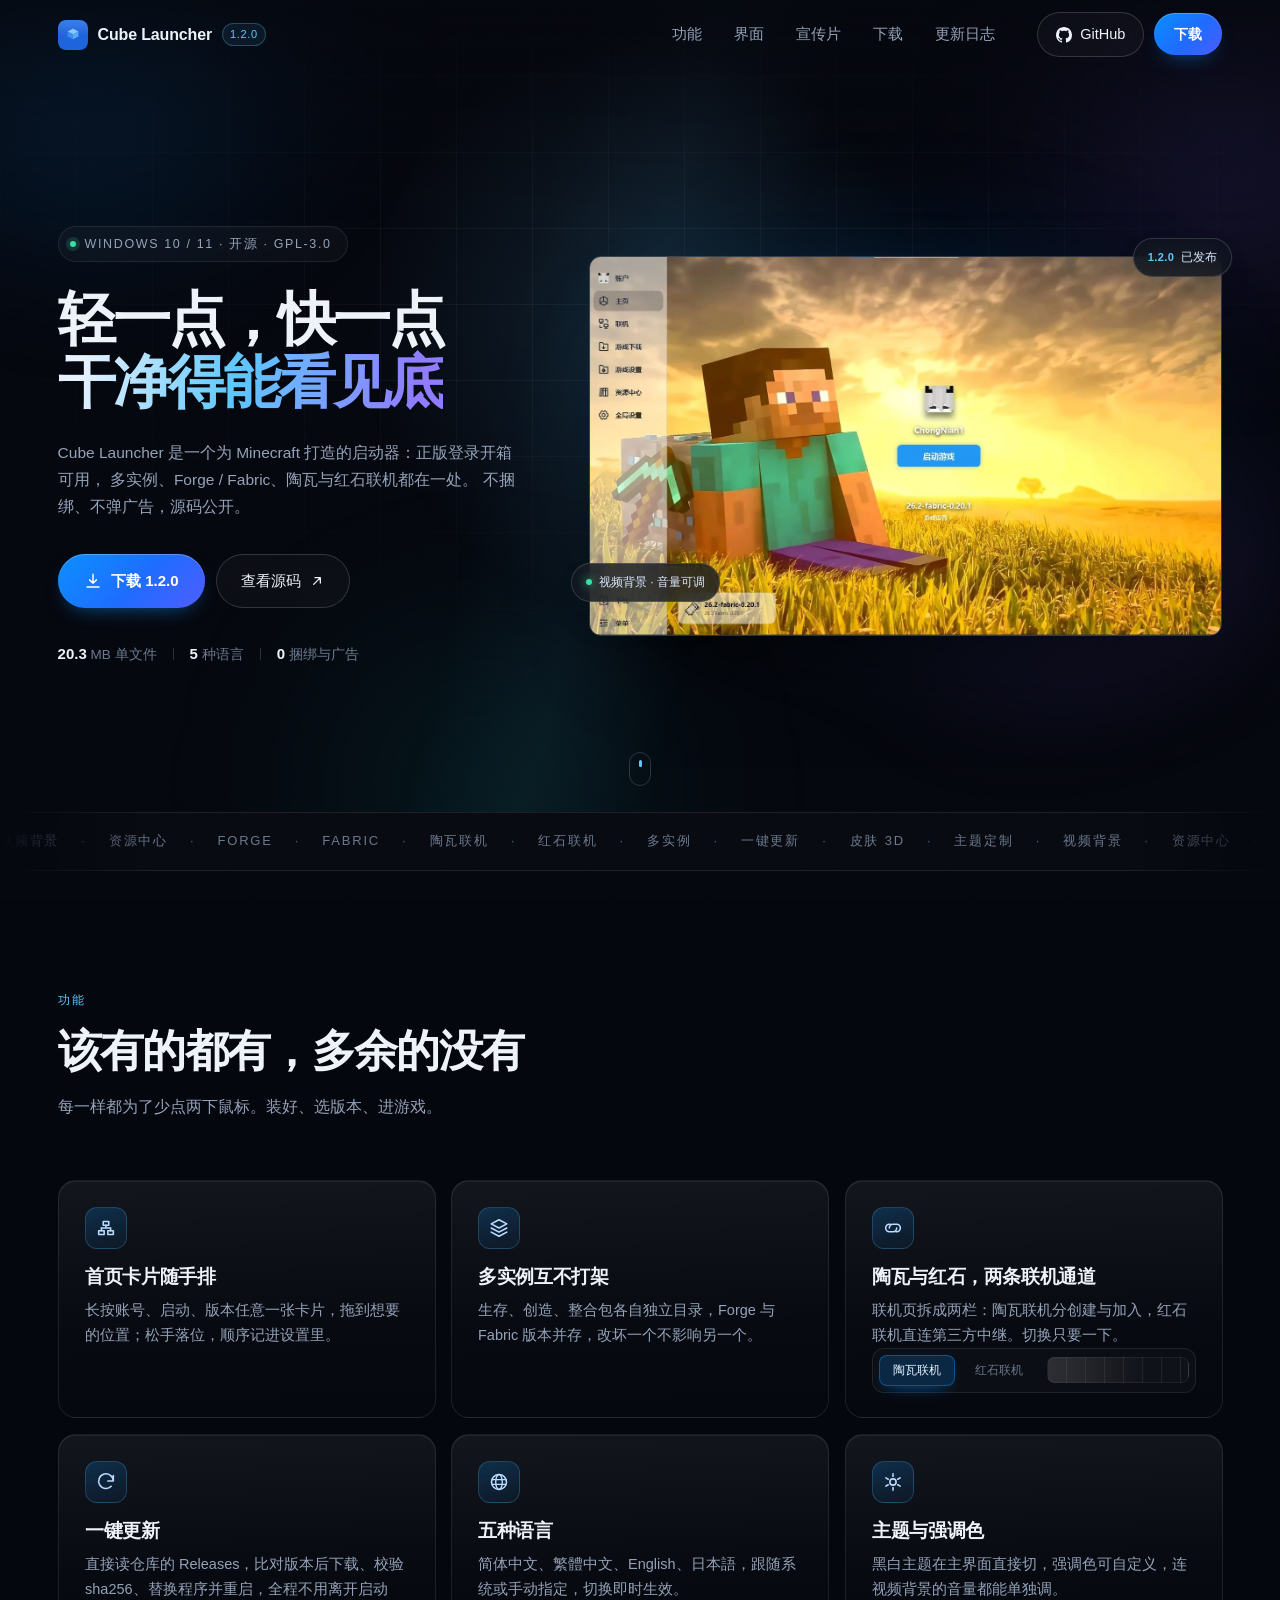
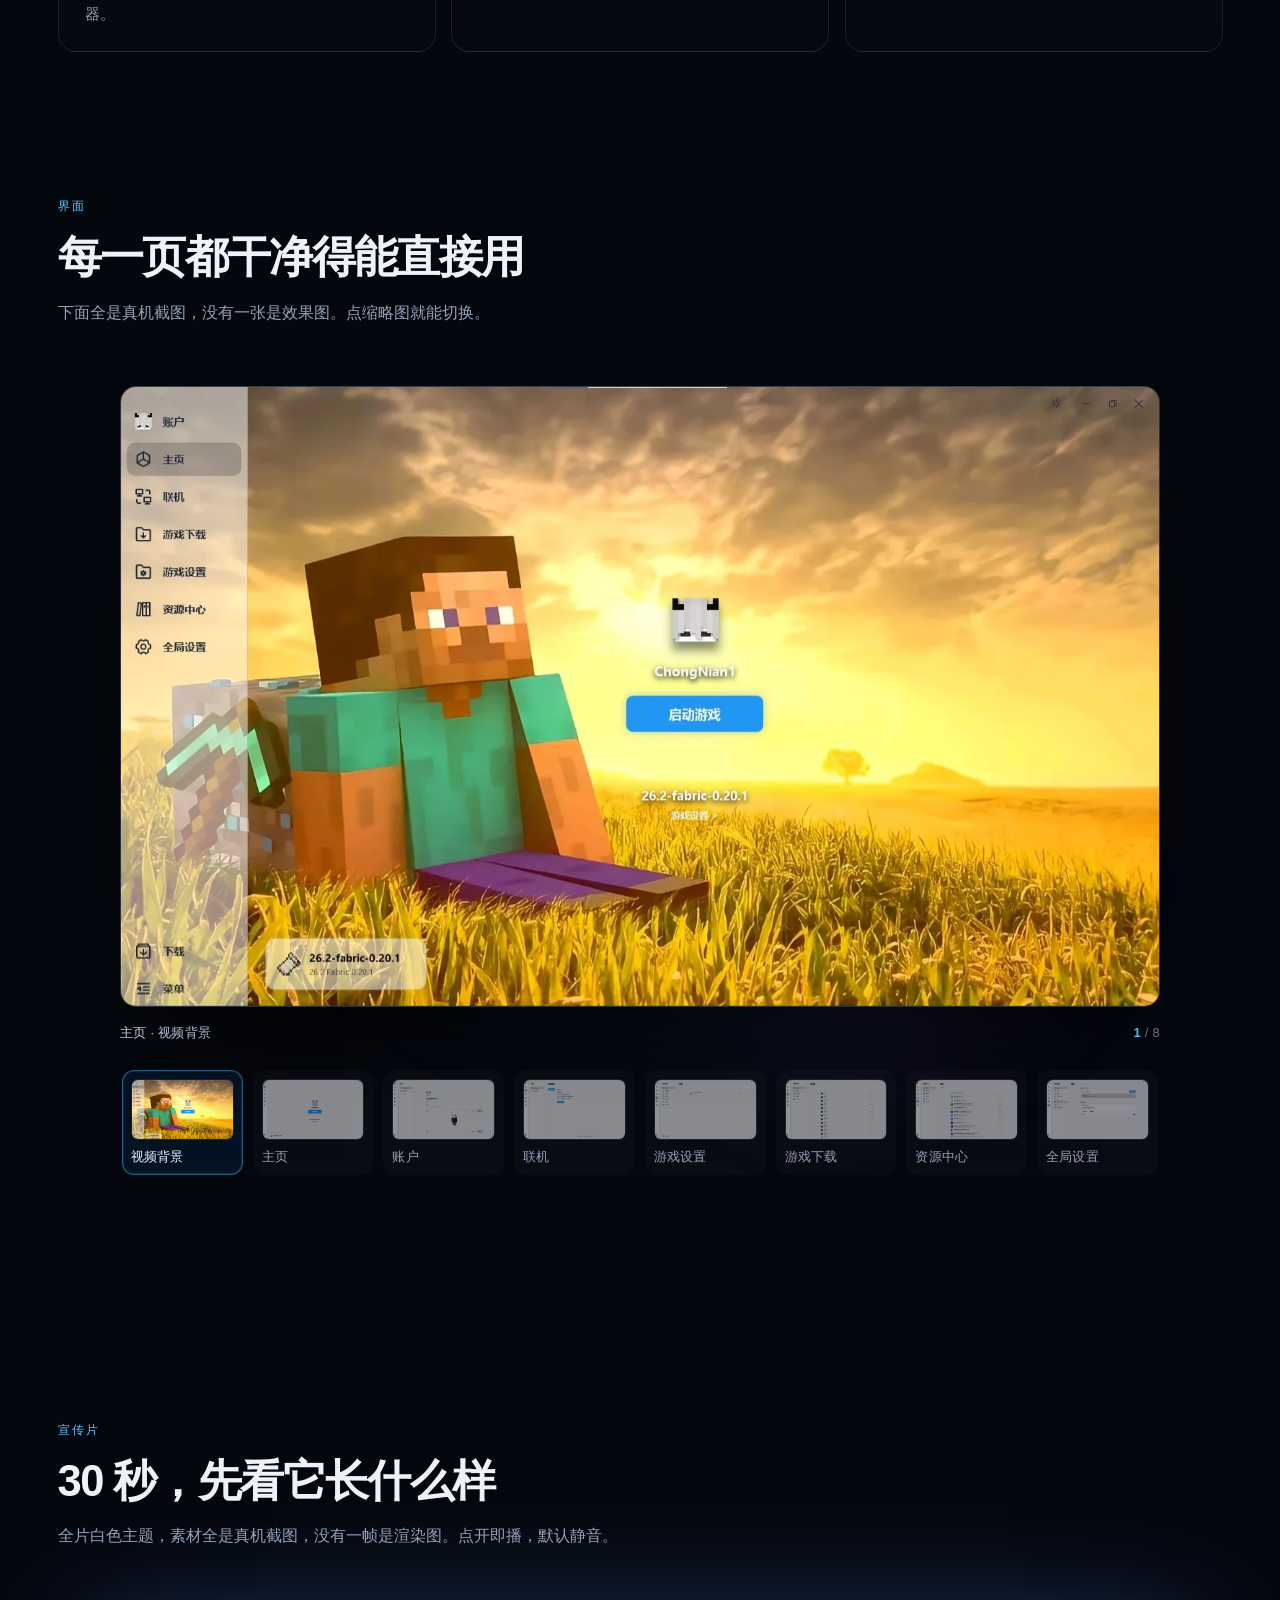
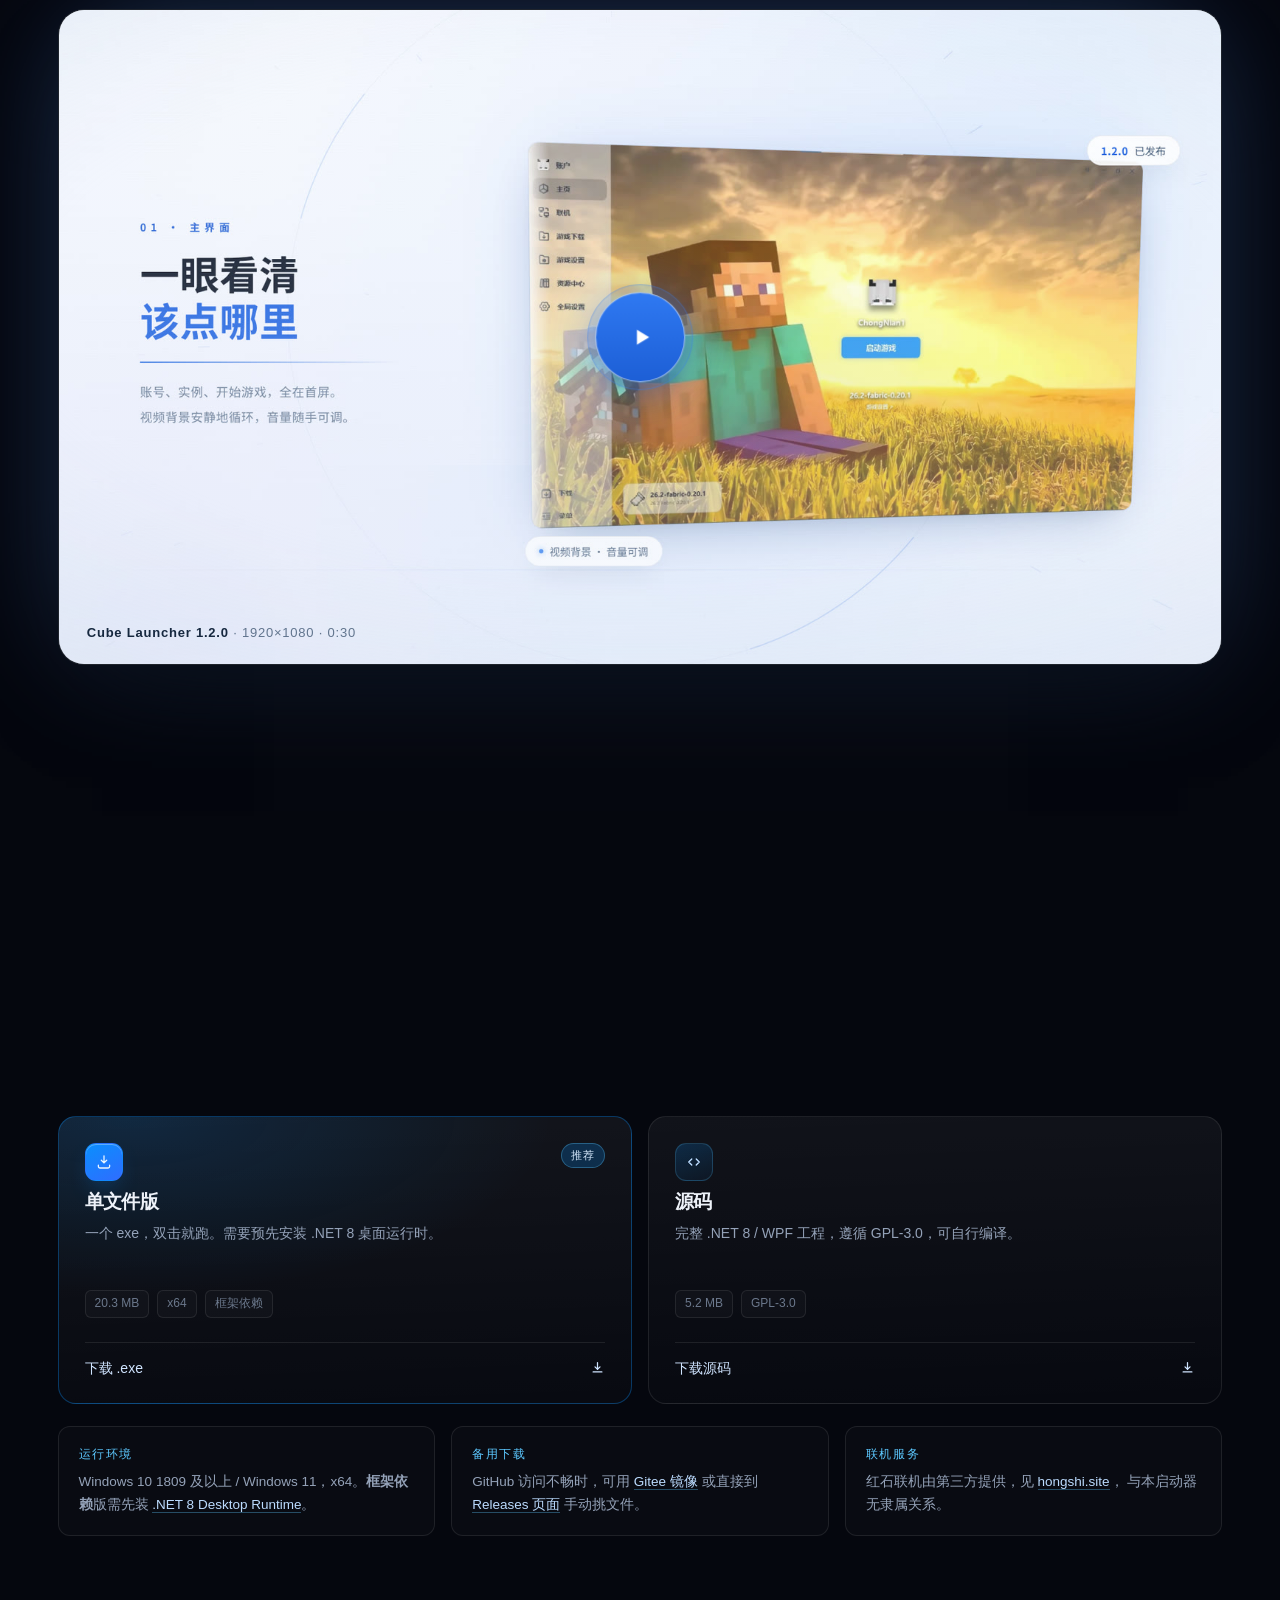
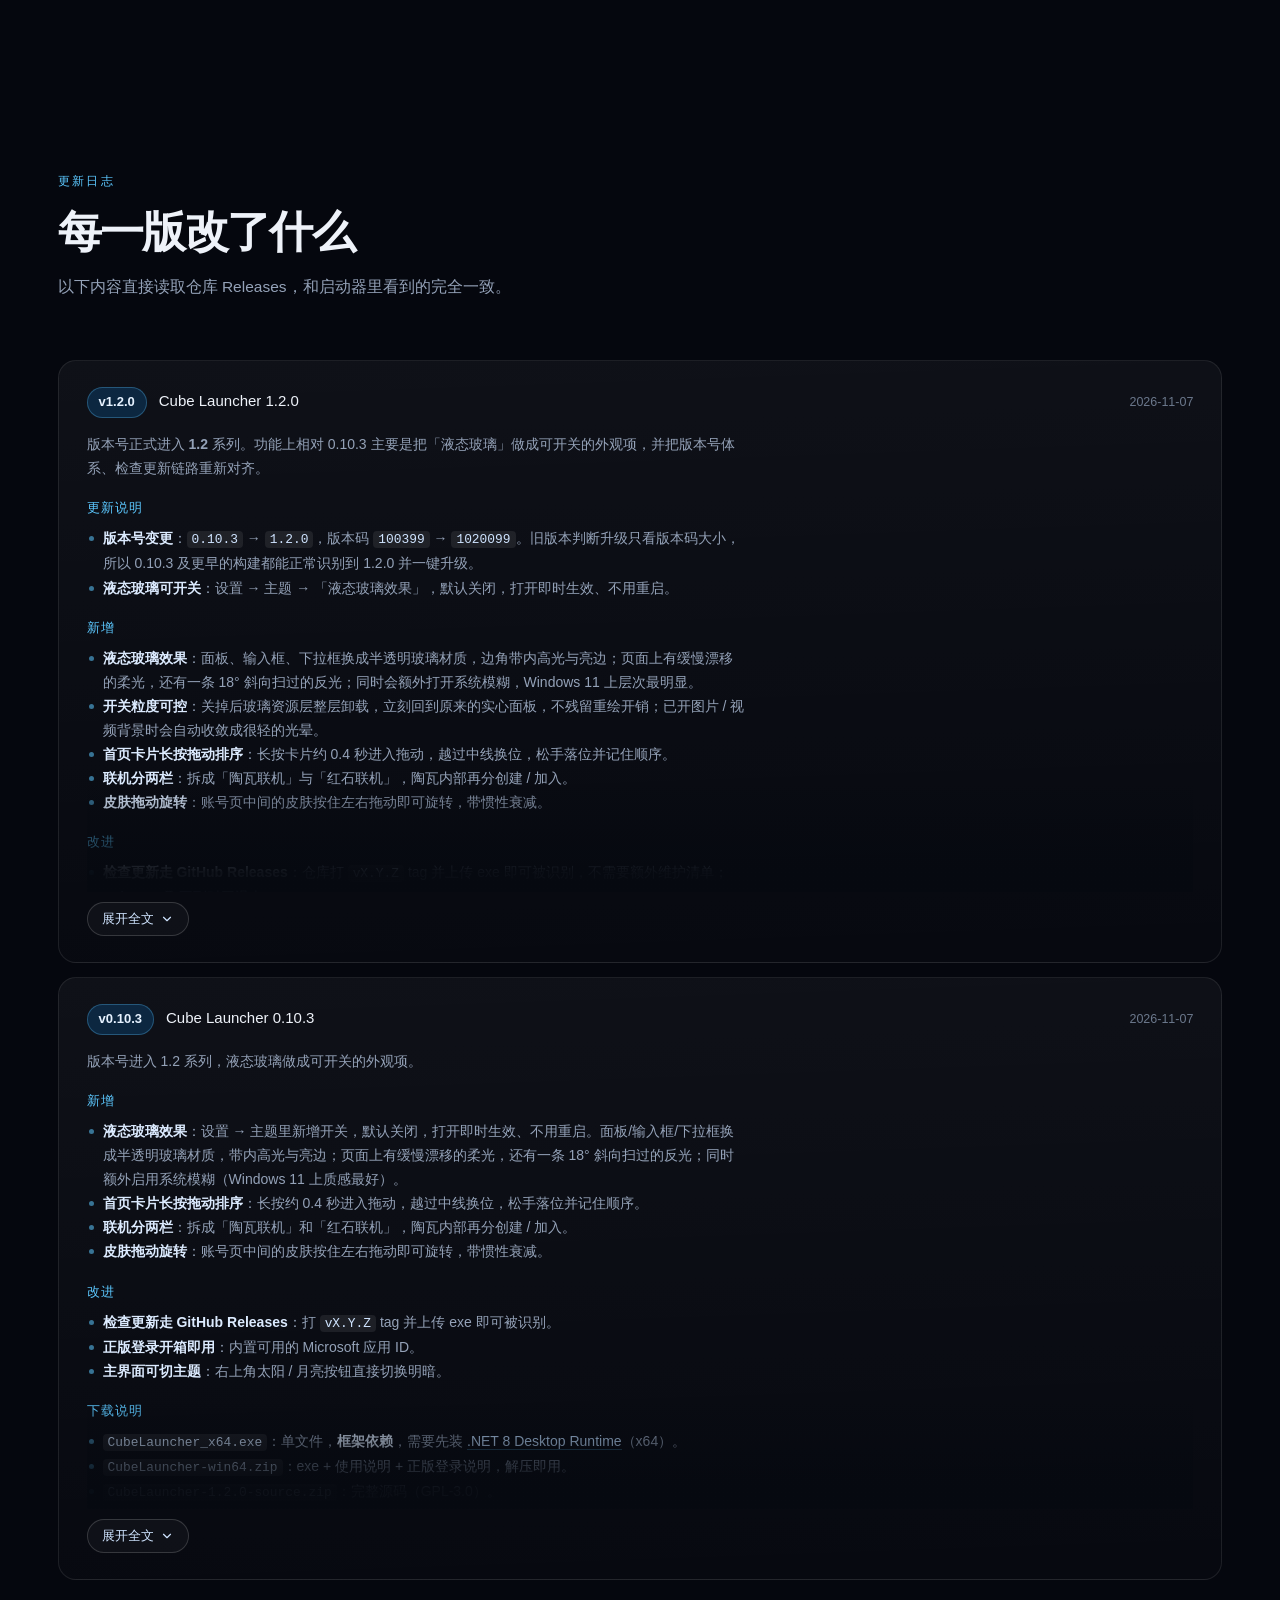
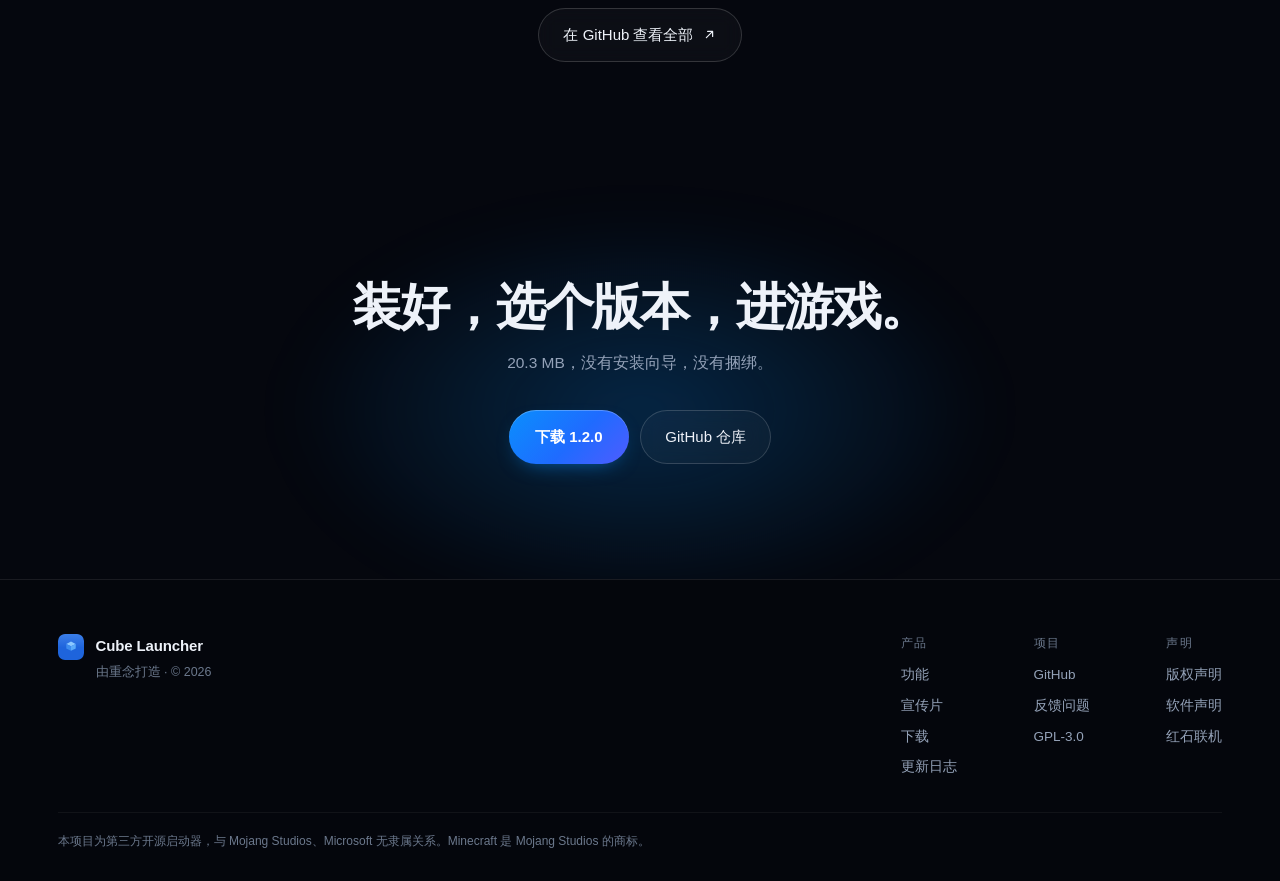
==== index.html @ c3c943ad "site: Cube Launcher 1.2.0 官网（纯静态，含白色主题宣传片）" ====
<!DOCTYPE html>
<html lang="zh-CN">
<head>
<meta charset="UTF-8" />
<meta name="viewport" content="width=device-width, initial-scale=1" />
<title>Cube Launcher — 轻量、干净的 Minecraft 启动器</title>
<meta name="description" content="Cube Launcher 是一款为 Windows 打造的 Minecraft 启动器：正版登录开箱可用、多实例管理、Forge / Fabric、陶瓦与红石联机、视频背景与主题定制，开源且不捆绑。" />
<meta name="theme-color" content="#06080f" />
<meta property="og:title" content="Cube Launcher" />
<meta property="og:description" content="轻量、干净、开箱即用的 Minecraft 启动器。正版登录可用，多实例管理，陶瓦与红石联机。" />
<meta property="og:type" content="website" />
<meta property="og:image" content="assets/og.jpg" />
<meta name="twitter:card" content="summary_large_image" />
<link rel="icon" href="assets/icon.svg" type="image/svg+xml" />
<script>document.documentElement.classList.add("js");</script>
<link rel="stylesheet" href="assets/style.css" />
</head>
<body>

<div class="noise" aria-hidden="true"></div>
<div class="progress" id="progress" aria-hidden="true"></div>

<header class="nav" id="nav">
  <div class="nav-inner">
    <a class="brand" href="#top" aria-label="Cube Launcher 首页">
      <img src="assets/icon.svg" alt="" width="30" height="30" />
      <span class="brand-text">Cube Launcher</span>
      <span class="brand-tag">1.2.0</span>
    </a>

    <nav class="nav-links" aria-label="主导航">
      <a href="#features">功能</a>
      <a href="#screens">界面</a>
      <a href="#film">宣传片</a>
      <a href="#download">下载</a>
      <a href="#changelog">更新日志</a>
    </nav>

    <div class="nav-actions">
      <a class="ghost-btn" href="https://github.com/cn0323/Cube-launcher" target="_blank" rel="noopener">
        <svg viewBox="0 0 16 16" width="16" height="16" aria-hidden="true"><path fill="currentColor" d="M8 0C3.58 0 0 3.58 0 8c0 3.54 2.29 6.53 5.47 7.59.4.07.55-.17.55-.38 0-.19-.01-.82-.01-1.49-2.01.37-2.53-.49-2.69-.94-.09-.23-.48-.94-.82-1.13-.28-.15-.68-.52-.01-.53.63-.01 1.08.58 1.23.82.72 1.21 1.87.87 2.33.66.07-.52.28-.87.51-1.07-1.78-.2-3.64-.89-3.64-3.95 0-.87.31-1.59.82-2.15-.08-.2-.36-1.02.08-2.12 0 0 .67-.21 2.2.82.64-.18 1.32-.27 2-.27s1.36.09 2 .27c1.53-1.04 2.2-.82 2.2-.82.44 1.1.16 1.92.08 2.12.51.56.82 1.27.82 2.15 0 3.07-1.87 3.75-3.65 3.95.29.25.54.73.54 1.48 0 1.07-.01 1.93-.01 2.2 0 .21.15.46.55.38A8.01 8.01 0 0 0 16 8c0-4.42-3.58-8-8-8Z"/></svg>
        <span>GitHub</span>
      </a>
      <a class="primary-btn small" href="#download">下载</a>
    </div>
  </div>
</header>

<main id="top">

  <!-- ================= HERO ================= -->
  <section class="hero">
    <div class="aurora" aria-hidden="true">
      <span class="blob b1"></span>
      <span class="blob b2"></span>
      <span class="blob b3"></span>
    </div>
    <div class="hero-grid" aria-hidden="true"></div>
    <div class="spotlight" id="spotlight" aria-hidden="true"></div>

    <div class="hero-inner">
      <div class="hero-copy">
        <div class="eyebrow reveal" style="--i:0">
          <span class="dot"></span> Windows 10 / 11 · 开源 · GPL-3.0
        </div>

        <h1 class="reveal" style="--i:1">
          轻一点，快一点<br />
          <span class="grad">干净得能看见底</span>
        </h1>

        <p class="lede reveal" style="--i:2">
          Cube Launcher 是一个为 Minecraft 打造的启动器：正版登录开箱可用，
          多实例、Forge / Fabric、陶瓦与红石联机都在一处。
          不捆绑、不弹广告，源码公开。
        </p>

        <div class="cta-row reveal" style="--i:3">
          <a class="primary-btn" id="heroDownload" href="#download">
            <svg viewBox="0 0 24 24" width="18" height="18" aria-hidden="true"><path fill="none" stroke="currentColor" stroke-width="1.9" stroke-linecap="round" stroke-linejoin="round" d="M12 3v12m0 0 4.5-4.5M12 15l-4.5-4.5M4 20h16"/></svg>
            下载 1.2.0
          </a>
          <a class="ghost-btn large" href="https://github.com/cn0323/Cube-launcher" target="_blank" rel="noopener">
            查看源码
            <svg viewBox="0 0 24 24" width="16" height="16" aria-hidden="true"><path fill="none" stroke="currentColor" stroke-width="1.9" stroke-linecap="round" stroke-linejoin="round" d="M7 17 17 7M9 7h8v8"/></svg>
          </a>
        </div>

        <ul class="meta-row reveal" style="--i:4">
          <li><b data-count="20.3">0</b> MB 单文件</li>
          <li class="sep"></li>
          <li><b data-count="5">0</b> 种语言</li>
          <li class="sep"></li>
          <li><b>0</b> 捆绑与广告</li>
        </ul>
      </div>

      <!-- 真实界面截图 -->
      <div class="hero-visual reveal" style="--i:2">
        <div class="shot-frame" id="tilt">
          <img class="shot-img" src="assets/screens/home-video.webp" width="1440" height="861"
               alt="Cube Launcher 主界面：视频背景上的启动按钮、账号与版本卡片" />
          <div class="float-chip chip-a"><span class="chip-dot"></span> 视频背景 · 音量可调</div>
          <div class="float-chip chip-b"><b>1.2.0</b> 已发布</div>
        </div>
      </div>
    </div>

    <div class="scroll-hint" aria-hidden="true"><span></span></div>
  </section>

  <!-- ================= MARQUEE ================= -->
  <div class="marquee" aria-hidden="true">
    <div class="marquee-track">
      <span>视频背景</span><span>·</span><span>资源中心</span><span>·</span><span>Forge</span><span>·</span><span>Fabric</span><span>·</span>
      <span>陶瓦联机</span><span>·</span><span>红石联机</span><span>·</span><span>多实例</span><span>·</span><span>一键更新</span><span>·</span>
      <span>皮肤 3D</span><span>·</span><span>主题定制</span><span>·</span>
      <span>视频背景</span><span>·</span><span>资源中心</span><span>·</span><span>Forge</span><span>·</span><span>Fabric</span><span>·</span>
      <span>陶瓦联机</span><span>·</span><span>红石联机</span><span>·</span><span>多实例</span><span>·</span><span>一键更新</span><span>·</span>
      <span>皮肤 3D</span><span>·</span><span>主题定制</span><span>·</span>
    </div>
  </div>

  <!-- ================= FEATURES ================= -->
  <section class="section" id="features">
    <div class="section-head">
      <span class="kicker reveal">功能</span>
      <h2 class="reveal" style="--i:1">该有的都有，多余的没有</h2>
      <p class="section-sub reveal" style="--i:2">
        每一样都为了少点两下鼠标。装好、选版本、进游戏。
      </p>
    </div>

    <div class="bento">
      <article class="card reveal" style="--i:0" data-sheen>
        <div class="card-ico">
          <svg viewBox="0 0 24 24" width="22" height="22" aria-hidden="true"><path fill="none" stroke="currentColor" stroke-width="1.7" stroke-linecap="round" stroke-linejoin="round" d="M9 5h6v4H9zM4 15h6v4H4zM14 15h6v4h-6z"/><path fill="none" stroke="currentColor" stroke-width="1.7" stroke-linecap="round" d="M12 9v3M7 15v-3h10v3"/></svg>
        </div>
        <h3>首页卡片随手排</h3>
        <p>长按账号、启动、版本任意一张卡片，拖到想要的位置；松手落位，顺序记进设置里。</p>
      </article>

      <article class="card reveal" style="--i:1" data-sheen>
        <div class="card-ico">
          <svg viewBox="0 0 24 24" width="22" height="22" aria-hidden="true"><path fill="none" stroke="currentColor" stroke-width="1.7" stroke-linecap="round" stroke-linejoin="round" d="M12 3 3.5 7.5 12 12l8.5-4.5L12 3Z"/><path fill="none" stroke="currentColor" stroke-width="1.7" stroke-linecap="round" stroke-linejoin="round" d="M3.5 12 12 16.5 20.5 12M3.5 16.5 12 21l8.5-4.5"/></svg>
        </div>
        <h3>多实例互不打架</h3>
        <p>生存、创造、整合包各自独立目录，Forge 与 Fabric 版本并存，改坏一个不影响另一个。</p>
      </article>

      <article class="card reveal" style="--i:2" data-sheen>
        <div class="card-ico">
          <svg viewBox="0 0 24 24" width="22" height="22" aria-hidden="true"><path fill="none" stroke="currentColor" stroke-width="1.7" stroke-linecap="round" stroke-linejoin="round" d="M8 12a4 4 0 0 1 4-4h4a4 4 0 0 1 0 8h-1"/><path fill="none" stroke="currentColor" stroke-width="1.7" stroke-linecap="round" stroke-linejoin="round" d="M16 12a4 4 0 0 1-4 4H8a4 4 0 0 1 0-8h1"/></svg>
        </div>
        <h3>陶瓦与红石，两条联机通道</h3>
        <p>联机页拆成两栏：陶瓦联机分创建与加入，红石联机直连第三方中继。切换只要一下。</p>
        <div class="mini-split" aria-hidden="true">
          <span class="ms-tab active">陶瓦联机</span>
          <span class="ms-tab">红石联机</span>
          <span class="ms-body"></span>
        </div>
      </article>

      <article class="card reveal" style="--i:3" data-sheen>
        <div class="card-ico">
          <svg viewBox="0 0 24 24" width="22" height="22" aria-hidden="true"><path fill="none" stroke="currentColor" stroke-width="1.7" stroke-linecap="round" stroke-linejoin="round" d="M20 11a8 8 0 1 0-2.3 5.7M20 5v6h-6"/></svg>
        </div>
        <h3>一键更新</h3>
        <p>直接读仓库的 Releases，比对版本后下载、校验 sha256、替换程序并重启，全程不用离开启动器。</p>
      </article>

      <article class="card reveal" style="--i:4" data-sheen>
        <div class="card-ico">
          <svg viewBox="0 0 24 24" width="22" height="22" aria-hidden="true"><circle cx="12" cy="12" r="8.2" fill="none" stroke="currentColor" stroke-width="1.7"/><ellipse cx="12" cy="12" rx="3.6" ry="8.2" fill="none" stroke="currentColor" stroke-width="1.5"/><path fill="none" stroke="currentColor" stroke-width="1.5" d="M4.2 9.4h15.6M4.2 14.6h15.6"/></svg>
        </div>
        <h3>五种语言</h3>
        <p>简体中文、繁體中文、English、日本語，跟随系统或手动指定，切换即时生效。</p>
      </article>

      <article class="card reveal" style="--i:5" data-sheen>
        <div class="card-ico">
          <svg viewBox="0 0 24 24" width="22" height="22" aria-hidden="true"><path fill="none" stroke="currentColor" stroke-width="1.7" stroke-linecap="round" stroke-linejoin="round" d="M12 3v3M12 18v3M4.2 7.5l2.6 1.5M17.2 15l2.6 1.5M4.2 16.5l2.6-1.5M17.2 9l2.6-1.5"/><circle cx="12" cy="12" r="3.4" fill="none" stroke="currentColor" stroke-width="1.7"/></svg>
        </div>
        <h3>主题与强调色</h3>
        <p>黑白主题在主界面直接切，强调色可自定义，连视频背景的音量都能单独调。</p>
      </article>
    </div>
  </section>

  <!-- ================= SCREENS ================= -->
  <section class="section screens-section" id="screens">
    <div class="section-head">
      <span class="kicker reveal">界面</span>
      <h2 class="reveal" style="--i:1">每一页都干净得能直接用</h2>
      <p class="section-sub reveal" style="--i:2">
        下面全是真机截图，没有一张是效果图。点缩略图就能切换。
      </p>
    </div>

    <div class="screens-stage reveal" style="--i:1">
      <div class="stage-frame">
        <img class="stage-img on" src="assets/screens/home-video.webp" width="1440" height="861"
             alt="主页：视频背景上显示启动按钮与账号" />
        <img class="stage-img" alt="" aria-hidden="true" />
        <span class="stage-shine" aria-hidden="true"></span>
      </div>
      <div class="stage-meta">
        <span class="stage-name" id="stageName">主页 · 视频背景</span>
        <span class="stage-count"><b id="stageIndex">1</b> / 8</span>
      </div>
    </div>

    <div class="shot-tabs reveal" style="--i:2" role="tablist" aria-label="界面截图">
        <button class="shot-tab active" type="button" role="tab"
                aria-selected="true" data-src="assets/screens/home-video.webp"
                data-label="主页 · 视频背景">
          <span class="tab-thumb"><img src="assets/screens/home-video.webp" alt="" loading="lazy" width="1440" height="861" /></span>
          <span class="tab-name">视频背景</span>
        </button>
        <button class="shot-tab" type="button" role="tab"
                aria-selected="false" data-src="assets/screens/home.webp"
                data-label="主页 · 纯色底">
          <span class="tab-thumb"><img src="assets/screens/home.webp" alt="" loading="lazy" width="1440" height="861" /></span>
          <span class="tab-name">主页</span>
        </button>
        <button class="shot-tab" type="button" role="tab"
                aria-selected="false" data-src="assets/screens/account.webp"
                data-label="账户">
          <span class="tab-thumb"><img src="assets/screens/account.webp" alt="" loading="lazy" width="1440" height="861" /></span>
          <span class="tab-name">账户</span>
        </button>
        <button class="shot-tab" type="button" role="tab"
                aria-selected="false" data-src="assets/screens/multiplayer.webp"
                data-label="联机">
          <span class="tab-thumb"><img src="assets/screens/multiplayer.webp" alt="" loading="lazy" width="1440" height="861" /></span>
          <span class="tab-name">联机</span>
        </button>
        <button class="shot-tab" type="button" role="tab"
                aria-selected="false" data-src="assets/screens/versions.webp"
                data-label="游戏设置">
          <span class="tab-thumb"><img src="assets/screens/versions.webp" alt="" loading="lazy" width="1440" height="861" /></span>
          <span class="tab-name">游戏设置</span>
        </button>
        <button class="shot-tab" type="button" role="tab"
                aria-selected="false" data-src="assets/screens/downloads.webp"
                data-label="游戏下载">
          <span class="tab-thumb"><img src="assets/screens/downloads.webp" alt="" loading="lazy" width="1440" height="861" /></span>
          <span class="tab-name">游戏下载</span>
        </button>
        <button class="shot-tab" type="button" role="tab"
                aria-selected="false" data-src="assets/screens/mods.webp"
                data-label="资源中心">
          <span class="tab-thumb"><img src="assets/screens/mods.webp" alt="" loading="lazy" width="1440" height="861" /></span>
          <span class="tab-name">资源中心</span>
        </button>
        <button class="shot-tab" type="button" role="tab"
                aria-selected="false" data-src="assets/screens/settings.webp"
                data-label="全局设置">
          <span class="tab-thumb"><img src="assets/screens/settings.webp" alt="" loading="lazy" width="1440" height="861" /></span>
          <span class="tab-name">全局设置</span>
        </button>
    </div>
  </section>

  <!-- ================= FILM ================= -->
  <section class="section film-section" id="film">
    <div class="section-head">
      <span class="kicker reveal">宣传片</span>
      <h2 class="reveal" style="--i:1">30 秒，先看它长什么样</h2>
      <p class="section-sub reveal" style="--i:2">
        全片白色主题，素材全是真机截图，没有一帧是渲染图。点开即播，默认静音。
      </p>
    </div>

    <button class="film-card reveal" style="--i:1" type="button" id="filmPlay" aria-label="播放宣传片">
      <img src="assets/promo-poster.jpg" width="1920" height="1080" alt="Cube Launcher 宣传片封面" loading="lazy" />
      <span class="film-vignette" aria-hidden="true"></span>
      <span class="play-orb" aria-hidden="true">
        <svg viewBox="0 0 24 24" width="26" height="26"><path fill="currentColor" d="M8 5.1v13.8L19.4 12z"/></svg>
      </span>
      <span class="film-meta"><b>Cube Launcher 1.2.0</b> · 1920×1080 · 0:30</span>
      <span class="film-sheen" aria-hidden="true"></span>
    </button>
  </section>

  <!-- ================= DOWNLOAD ================= -->
  <section class="section" id="download">
    <div class="section-head">
      <span class="kicker reveal">下载</span>
      <h2 class="reveal" style="--i:1">选一个拿走</h2>
      <p class="section-sub reveal" style="--i:2">
        当前版本 <b class="accent">1.2.0</b>，发布于 <span id="releaseDate">2026-11-07</span>。
        全部从 GitHub Releases 直连，浏览器可能提示下载风险，请自行确认后保留。
      </p>
    </div>

    <div class="dl-grid">
      <a class="dl-card primary reveal" style="--i:0"
         href="https://github.com/cn0323/Cube-launcher/releases/latest/download/CubeLauncher_x64.exe"
         data-sheen>
        <div class="dl-top">
          <span class="dl-ico">
            <svg viewBox="0 0 24 24" width="18" height="18" aria-hidden="true"><path fill="none" stroke="currentColor" stroke-width="1.7" stroke-linecap="round" stroke-linejoin="round" d="M12 3.8v9.4m0 0 3.6-3.6M12 13.2 8.4 9.6M4.5 16.2v1.6a2.2 2.2 0 0 0 2.2 2.2h10.6a2.2 2.2 0 0 0 2.2-2.2v-1.6"/></svg>
          </span>
          <span class="dl-badge">推荐</span>
        </div>
        <h3>单文件版</h3>
        <p class="dl-desc">一个 exe，双击就跑。需要预先安装 .NET 8 桌面运行时。</p>
        <div class="dl-meta"><span>20.3 MB</span><span>x64</span><span>框架依赖</span></div>
        <span class="dl-go">下载 .exe
          <svg viewBox="0 0 24 24" width="15" height="15" aria-hidden="true"><path fill="none" stroke="currentColor" stroke-width="2" stroke-linecap="round" stroke-linejoin="round" d="M12 4v11m0 0 4-4m-4 4-4-4M5 19h14"/></svg>
        </span>
      </a>

      <a class="dl-card reveal" style="--i:1"
         href="https://github.com/cn0323/Cube-launcher/releases/latest/download/CubeLauncher-1.2.0-source.zip"
         data-sheen>
        <div class="dl-top">
          <span class="dl-ico">
            <svg viewBox="0 0 24 24" width="18" height="18" aria-hidden="true"><path fill="none" stroke="currentColor" stroke-width="1.8" stroke-linecap="round" stroke-linejoin="round" d="m9 8-4 4 4 4m6-8 4 4-4 4"/></svg>
          </span>
        </div>
        <h3>源码</h3>
        <p class="dl-desc">完整 .NET 8 / WPF 工程，遵循 GPL-3.0，可自行编译。</p>
        <div class="dl-meta"><span>5.2 MB</span><span>GPL-3.0</span></div>
        <span class="dl-go">下载源码
          <svg viewBox="0 0 24 24" width="15" height="15" aria-hidden="true"><path fill="none" stroke="currentColor" stroke-width="2" stroke-linecap="round" stroke-linejoin="round" d="M12 4v11m0 0 4-4m-4 4-4-4M5 19h14"/></svg>
        </span>
      </a>
    </div>

    <div class="dl-notes reveal" style="--i:3">
      <div class="note">
        <span class="note-k">运行环境</span>
        <p>Windows 10 1809 及以上 / Windows 11，x64。<b>框架依赖</b>版需先装
          <a href="https://dotnet.microsoft.com/download/dotnet/8.0" target="_blank" rel="noopener">.NET 8 Desktop Runtime</a>。</p>
      </div>
      <div class="note">
        <span class="note-k">备用下载</span>
        <p>GitHub 访问不畅时，可用
          <a href="https://gitee.com/cn0323/Cube-launcher" target="_blank" rel="noopener">Gitee 镜像</a>
          或直接到 <a href="https://github.com/cn0323/Cube-launcher/releases" target="_blank" rel="noopener">Releases 页面</a> 手动挑文件。</p>
      </div>
      <div class="note">
        <span class="note-k">联机服务</span>
        <p>红石联机由第三方提供，见
          <a href="https://hongshi.site/" target="_blank" rel="noopener">hongshi.site</a>，
          与本启动器无隶属关系。</p>
      </div>
    </div>
  </section>

  <!-- ================= CHANGELOG ================= -->
  <section class="section" id="changelog">
    <div class="section-head">
      <span class="kicker reveal">更新日志</span>
      <h2 class="reveal" style="--i:1">每一版改了什么</h2>
      <p class="section-sub reveal" style="--i:2">以下内容直接读取仓库 Releases，和启动器里看到的完全一致。</p>
    </div>

    <div class="log-list" id="logList" aria-live="polite">
      <div class="log-skeleton reveal" style="--i:0">
        <div class="sk-line w30"></div>
        <div class="sk-line w80"></div>
        <div class="sk-line w60"></div>
      </div>
    </div>

    <div class="log-more reveal">
      <a class="ghost-btn large" href="https://github.com/cn0323/Cube-launcher/releases" target="_blank" rel="noopener">
        在 GitHub 查看全部
        <svg viewBox="0 0 24 24" width="15" height="15" aria-hidden="true"><path fill="none" stroke="currentColor" stroke-width="1.9" stroke-linecap="round" stroke-linejoin="round" d="M7 17 17 7M9 7h8v8"/></svg>
      </a>
    </div>
  </section>

  <!-- ================= CTA ================= -->
  <section class="final-cta">
    <div class="fc-glow" aria-hidden="true"></div>
    <h2 class="reveal">装好，选个版本，进游戏。</h2>
    <p class="reveal" style="--i:1">20.3 MB，没有安装向导，没有捆绑。</p>
    <div class="cta-row center reveal" style="--i:2">
      <a class="primary-btn" href="https://github.com/cn0323/Cube-launcher/releases/latest/download/CubeLauncher_x64.exe">下载 1.2.0</a>
      <a class="ghost-btn large" href="https://github.com/cn0323/Cube-launcher" target="_blank" rel="noopener">GitHub 仓库</a>
    </div>
  </section>
</main>

<footer class="footer">
  <div class="footer-inner">
    <div class="f-brand">
      <img src="assets/icon.svg" alt="" width="26" height="26" />
      <div>
        <strong>Cube Launcher</strong>
        <span>由重念打造 · © 2026</span>
      </div>
    </div>

    <nav class="f-links" aria-label="页脚导航">
      <div>
        <span class="f-k">产品</span>
        <a href="#features">功能</a>
        <a href="#film">宣传片</a>
        <a href="#download">下载</a>
        <a href="#changelog">更新日志</a>
      </div>
      <div>
        <span class="f-k">项目</span>
        <a href="https://github.com/cn0323/Cube-launcher" target="_blank" rel="noopener">GitHub</a>
        <a href="https://github.com/cn0323/Cube-launcher/issues/new?labels=bug" target="_blank" rel="noopener">反馈问题</a>
        <a href="https://github.com/cn0323/Cube-launcher/blob/HEAD/LICENSE" target="_blank" rel="noopener">GPL-3.0</a>
      </div>
      <div>
        <span class="f-k">声明</span>
        <a href="https://github.com/cn0323/Cube-launcher/blob/main/Cube%20launcher%E7%89%88%E6%9D%83%E5%A3%B0%E6%98%8E.txt" target="_blank" rel="noopener">版权声明</a>
        <a href="https://github.com/cn0323/Cube-launcher/blob/main/Cube%20Launcher%20%E8%BD%AF%E4%BB%B6%E5%A3%B0%E6%98%8E.txt" target="_blank" rel="noopener">软件声明</a>
        <a href="https://hongshi.site/" target="_blank" rel="noopener">红石联机</a>
      </div>
    </nav>
  </div>

  <div class="footer-bottom">
    <p>本项目为第三方开源启动器，与 Mojang Studios、Microsoft 无隶属关系。Minecraft 是 Mojang Studios 的商标。</p>
  </div>
</footer>

<div class="film-modal" id="filmModal" aria-hidden="true">
  <div class="film-backdrop" data-close></div>
  <div class="film-box" role="dialog" aria-modal="true" aria-label="Cube Launcher 宣传片">
    <button class="film-close" type="button" data-close aria-label="关闭">
      <svg viewBox="0 0 24 24" width="16" height="16" aria-hidden="true"><path fill="none" stroke="currentColor" stroke-width="2.1" stroke-linecap="round" d="M6 6l12 12M18 6 6 18"/></svg>
    </button>
    <video id="filmVideo" data-src="assets/promo.mp4" poster="assets/promo-poster.jpg"
           controls playsinline preload="none" width="1920" height="1080"></video>
  </div>
</div>

<script src="assets/main.js" defer></script>
</body>
</html>
---- assets/style.css ----
/* ==========================================================================
   Cube Launcher — 官网样式
   ========================================================================== */

:root {
  --bg: #05070e;
  --bg-soft: #080b14;
  --text: #eef2f9;
  --muted: #94a2b8;
  --muted-2: #6b788c;
  --line: rgba(255, 255, 255, 0.085);
  --line-strong: rgba(255, 255, 255, 0.16);
  --surface: rgba(255, 255, 255, 0.042);
  --surface-2: rgba(255, 255, 255, 0.07);
  --accent: #0891fe;
  --accent-2: #5cc8ff;
  --accent-3: #7c5cff;
  --accent-soft: rgba(8, 145, 254, 0.14);
  --r-sm: 12px;
  --r: 18px;
  --r-lg: 26px;
  --ease: cubic-bezier(0.16, 1, 0.3, 1);
  --shell: min(1180px, 91vw);
  --nav-h: 70px;
  --font: "Inter", "SF Pro Display", -apple-system, BlinkMacSystemFont, "Segoe UI",
          "PingFang SC", "Hiragino Sans GB", "Microsoft YaHei", sans-serif;
}

* { box-sizing: border-box; }

html { color-scheme: dark; }

::-webkit-scrollbar { width: 10px; height: 10px; }
::-webkit-scrollbar-track { background: #05070e; }
::-webkit-scrollbar-thumb {
  background: linear-gradient(180deg, rgba(92, 200, 255, 0.35), rgba(124, 92, 255, 0.25));
  border-radius: 99px;
  border: 2px solid #05070e;
}
::-webkit-scrollbar-thumb:hover { background: rgba(92, 200, 255, 0.55); }

html {
  scroll-behavior: smooth;
  scroll-padding-top: calc(var(--nav-h) + 18px);
  -webkit-text-size-adjust: 100%;
}

body {
  margin: 0;
  background: var(--bg);
  color: var(--text);
  font-family: var(--font);
  font-size: 16px;
  line-height: 1.6;
  font-feature-settings: "ss01", "cv01";
  -webkit-font-smoothing: antialiased;
  overflow-x: hidden;
}

img { display: block; max-width: 100%; }
a { color: inherit; text-decoration: none; }
h1, h2, h3 { margin: 0; font-weight: 600; letter-spacing: -0.03em; line-height: 1.12; }
p { margin: 0; }
ul { margin: 0; padding: 0; list-style: none; }
b { font-weight: 600; }

::selection { background: rgba(8, 145, 254, 0.35); color: #fff; }

:focus-visible {
  outline: 2px solid var(--accent-2);
  outline-offset: 3px;
  border-radius: 6px;
}

/* 细颗粒材质 */
.noise {
  position: fixed;
  inset: 0;
  z-index: 90;
  pointer-events: none;
  opacity: 0.038;
  background-image: url("data:image/svg+xml,%3Csvg xmlns='http://www.w3.org/2000/svg' width='180' height='180'%3E%3Cfilter id='n'%3E%3CfeTurbulence type='fractalNoise' baseFrequency='0.85' numOctaves='3' stitchTiles='stitch'/%3E%3C/filter%3E%3Crect width='100%25' height='100%25' filter='url(%23n)'/%3E%3C/svg%3E");
  mix-blend-mode: overlay;
}

.progress {
  position: fixed;
  top: 0;
  left: 0;
  height: 2px;
  width: 100%;
  z-index: 120;
  transform: scaleX(var(--p, 0));
  transform-origin: 0 50%;
  background: linear-gradient(90deg, var(--accent), var(--accent-2) 60%, var(--accent-3));
  box-shadow: 0 0 18px rgba(8, 145, 254, 0.7);
  transition: transform 0.12s linear;
}

/* ============================ 导航 ============================ */
.nav {
  position: fixed;
  inset: 0 0 auto 0;
  height: var(--nav-h);
  z-index: 100;
  display: flex;
  align-items: center;
  transition: background 0.45s var(--ease), border-color 0.45s var(--ease),
              backdrop-filter 0.45s var(--ease), height 0.35s var(--ease);
  border-bottom: 1px solid transparent;
}

.nav.scrolled {
  height: 62px;
  background: rgba(5, 7, 14, 0.72);
  border-bottom-color: var(--line);
  backdrop-filter: blur(22px) saturate(150%);
  -webkit-backdrop-filter: blur(22px) saturate(150%);
}

.nav-inner {
  width: var(--shell);
  margin: 0 auto;
  display: flex;
  align-items: center;
  gap: 28px;
}

.brand { display: flex; align-items: center; gap: 10px; }
.brand img { border-radius: 8px; }
.brand-text { font-weight: 600; letter-spacing: -0.01em; }
.brand-tag {
  font-size: 11px;
  letter-spacing: 0.06em;
  color: var(--accent-2);
  padding: 2px 7px;
  border-radius: 999px;
  border: 1px solid rgba(92, 200, 255, 0.28);
  background: rgba(92, 200, 255, 0.08);
}

.nav-links {
  display: flex;
  gap: 4px;
  margin-left: auto;
}
.nav-links a {
  position: relative;
  padding: 8px 14px;
  font-size: 14.5px;
  color: var(--muted);
  border-radius: 999px;
  transition: color 0.3s var(--ease), background 0.3s var(--ease);
}
.nav-links a:hover { color: var(--text); background: var(--surface); }

.nav-actions { display: flex; align-items: center; gap: 10px; }

/* ============================ 按钮 ============================ */
.primary-btn {
  display: inline-flex;
  align-items: center;
  gap: 9px;
  padding: 14px 26px;
  font-size: 15px;
  font-weight: 600;
  color: #fff;
  border-radius: 999px;
  background: linear-gradient(135deg, #0a8ffd, #1f6bff 55%, #4f5cff);
  box-shadow: 0 8px 22px -12px rgba(8, 145, 254, 0.8), inset 0 1px 0 rgba(255, 255, 255, 0.26);
  transition: transform 0.4s var(--ease), box-shadow 0.4s var(--ease), filter 0.4s var(--ease);
  will-change: transform;
}
.primary-btn:hover {
  transform: translateY(-2px);
  box-shadow: 0 18px 44px -14px rgba(8, 145, 254, 0.95), inset 0 1px 0 rgba(255, 255, 255, 0.34);
  filter: saturate(115%);
}
.primary-btn:active { transform: translateY(0) scale(0.985); }
.primary-btn.small { padding: 10px 20px; font-size: 14px; }

.ghost-btn {
  display: inline-flex;
  align-items: center;
  gap: 8px;
  padding: 10px 18px;
  font-size: 14.5px;
  color: var(--text);
  border-radius: 999px;
  border: 1px solid var(--line-strong);
  background: rgba(255, 255, 255, 0.03);
  backdrop-filter: blur(10px);
  transition: transform 0.4s var(--ease), border-color 0.4s var(--ease),
              background 0.4s var(--ease), color 0.3s var(--ease);
}
.ghost-btn:hover {
  transform: translateY(-2px);
  border-color: rgba(92, 200, 255, 0.5);
  background: rgba(92, 200, 255, 0.08);
}
.ghost-btn.large { padding: 14px 24px; font-size: 15px; }

/* ============================ 揭示动画 ============================ */
html:not(.js) .reveal { opacity: 1; transform: none; filter: none; }

.reveal {
  opacity: 0;
  transform: translateY(26px);
  filter: blur(6px);
  transition: opacity 0.9s var(--ease), transform 0.9s var(--ease), filter 0.9s var(--ease);
  transition-delay: calc(var(--i, 0) * 80ms);
}
.reveal.in {
  opacity: 1;
  transform: none;
  filter: none;
}

/* ============================ HERO ============================ */
.hero {
  position: relative;
  min-height: min(100svh, 812px);
  padding: calc(var(--nav-h) + 76px) 0 66px;
  display: flex;
  align-items: center;
  overflow: hidden;
}

.hero::before {
  content: "";
  position: absolute;
  inset: 0;
  z-index: 1;
  pointer-events: none;
  background: linear-gradient(104deg, transparent 40%, rgba(92, 200, 255, 0.055) 49%, transparent 58%);
}
.hero::after {
  content: "";
  position: absolute;
  inset: 0 0 auto 0;
  height: 220px;
  z-index: 1;
  pointer-events: none;
  background: linear-gradient(180deg, rgba(5, 7, 14, 0.85), transparent);
}

.hero-inner {
  width: var(--shell);
  margin: 0 auto;
  display: grid;
  grid-template-columns: 0.9fr 1.22fr;
  gap: clamp(28px, 5vw, 72px);
  align-items: center;
  position: relative;
  z-index: 3;
}

.aurora { position: absolute; inset: -20% -10% 0; z-index: 0; pointer-events: none; }
.blob {
  position: absolute;
  border-radius: 50%;
  filter: blur(80px);
  opacity: 0.5;
  will-change: transform;
}
.b1 {
  width: 46vw; height: 46vw; left: -6vw; top: -8vw;
  background: radial-gradient(circle at 50% 50%, rgba(8, 145, 254, 0.55), transparent 62%);
  animation: drift1 26s ease-in-out infinite;
}
.b2 {
  width: 40vw; height: 40vw; right: -6vw; top: 2vw;
  background: radial-gradient(circle at 50% 50%, rgba(124, 92, 255, 0.42), transparent 64%);
  animation: drift2 32s ease-in-out infinite;
}
.b3 {
  width: 52vw; height: 32vw; left: 22vw; bottom: -14vw;
  background: radial-gradient(circle at 50% 50%, rgba(0, 214, 190, 0.2), transparent 66%);
  animation: drift3 38s ease-in-out infinite;
}
@keyframes drift1 {
  0%, 100% { transform: translate3d(0, 0, 0) scale(1); }
  50% { transform: translate3d(6vw, 4vw, 0) scale(1.12); }
}
@keyframes drift2 {
  0%, 100% { transform: translate3d(0, 0, 0) scale(1.06); }
  50% { transform: translate3d(-5vw, 6vw, 0) scale(0.94); }
}
@keyframes drift3 {
  0%, 100% { transform: translate3d(0, 0, 0) scale(1); }
  50% { transform: translate3d(-7vw, -3vw, 0) scale(1.1); }
}

.hero-grid {
  position: absolute;
  inset: 0;
  z-index: 1;
  background-image:
    linear-gradient(to right, rgba(255, 255, 255, 0.055) 1px, transparent 1px),
    linear-gradient(to bottom, rgba(255, 255, 255, 0.055) 1px, transparent 1px);
  background-size: 76px 76px;
  mask-image: radial-gradient(ellipse 78% 62% at 50% 34%, #000 20%, transparent 78%);
  -webkit-mask-image: radial-gradient(ellipse 78% 62% at 50% 34%, #000 20%, transparent 78%);
  opacity: 0.75;
}

.spotlight {
  position: absolute;
  inset: 0;
  z-index: 2;
  pointer-events: none;
  background: radial-gradient(
    420px circle at var(--mx, 50%) var(--my, 40%),
    rgba(92, 200, 255, 0.13),
    transparent 68%
  );
  opacity: 0;
  transition: opacity 0.6s var(--ease);
}
body.has-pointer .spotlight { opacity: 1; }

.eyebrow {
  display: inline-flex;
  align-items: center;
  gap: 9px;
  font-size: 12.5px;
  letter-spacing: 0.13em;
  text-transform: uppercase;
  color: var(--muted);
  padding: 7px 15px 7px 11px;
  border-radius: 999px;
  border: 1px solid var(--line);
  background: rgba(255, 255, 255, 0.032);
  backdrop-filter: blur(8px);
}
.eyebrow .dot {
  width: 6px; height: 6px; border-radius: 50%;
  background: #37e0a4;
  box-shadow: 0 0 0 4px rgba(55, 224, 164, 0.16);
  animation: pulse 2.6s ease-in-out infinite;
}
@keyframes pulse {
  0%, 100% { box-shadow: 0 0 0 3px rgba(55, 224, 164, 0.16); }
  50% { box-shadow: 0 0 0 7px rgba(55, 224, 164, 0.05); }
}

h1 {
  margin: 26px 0 0;
  font-size: clamp(2.25rem, 4.5vw, 3.72rem);
  font-weight: 600;
  letter-spacing: -0.05em;
  line-height: 1.1;
}
h1 .grad {
  background: linear-gradient(102deg, #eaf2ff 6%, #5cc8ff 46%, #8f7bff 92%);
  -webkit-background-clip: text;
  background-clip: text;
  color: transparent;
}

.lede {
  margin-top: 24px;
  max-width: 33em;
  font-size: clamp(15.5px, 1.15vw, 17.5px);
  color: var(--muted);
  line-height: 1.75;
}

.cta-row {
  display: flex;
  flex-wrap: wrap;
  gap: 12px;
  margin-top: 34px;
}
.cta-row.center { justify-content: center; }

.meta-row {
  display: flex;
  align-items: center;
  gap: 16px;
  margin-top: 34px;
  font-size: 13.5px;
  color: var(--muted-2);
}
.meta-row b {
  color: var(--text);
  font-size: 15px;
  font-variant-numeric: tabular-nums;
}
.meta-row .sep { width: 1px; height: 12px; background: var(--line-strong); }

.scroll-hint {
  position: absolute;
  left: 50%;
  bottom: 26px;
  z-index: 4;
  width: 22px;
  height: 34px;
  margin-left: -11px;
  border-radius: 999px;
  border: 1px solid var(--line-strong);
  display: grid;
  place-items: start center;
  padding-top: 7px;
}
.scroll-hint span {
  width: 3px; height: 7px; border-radius: 2px;
  background: var(--accent-2);
  animation: wheel 1.9s var(--ease) infinite;
}
@keyframes wheel {
  0% { transform: translateY(0); opacity: 0; }
  25% { opacity: 1; }
  75% { transform: translateY(11px); opacity: 0; }
  100% { opacity: 0; }
}

/* ============================ 界面示意 ============================ */
.hero-visual { perspective: 1400px; }

/* ============================ 首屏截图 ============================ */
.shot-frame {
  position: relative;
  border-radius: 14px;
  transform-style: preserve-3d;
  transform: rotateX(var(--rx, 0deg)) rotateY(var(--ry, 0deg));
  transition: transform 0.75s var(--ease);
}
.shot-frame::before {
  content: "";
  position: absolute;
  inset: -16% -12% -20%;
  border-radius: 46%;
  background:
    radial-gradient(58% 58% at 50% 44%, rgba(8, 145, 254, 0.34), transparent 72%),
    radial-gradient(46% 46% at 78% 78%, rgba(124, 92, 255, 0.2), transparent 74%);
  filter: blur(56px);
  z-index: -1;
  pointer-events: none;
}
.shot-img {
  display: block;
  width: 100%;
  height: auto;
  border-radius: 12px;
  border: 1px solid rgba(255, 255, 255, 0.16);
  box-shadow:
    0 44px 90px -46px rgba(0, 0, 0, 0.95),
    0 2px 0 rgba(255, 255, 255, 0.05) inset;
  transform: translateZ(0);
}

.float-chip {
  position: absolute;
  display: inline-flex;
  align-items: center;
  gap: 7px;
  padding: 9px 14px;
  border-radius: 999px;
  font-size: 12px;
  color: #dbe8ff;
  background: rgba(12, 18, 30, 0.78);
  border: 1px solid rgba(255, 255, 255, 0.14);
  backdrop-filter: blur(14px);
  box-shadow: 0 18px 40px -18px rgba(0, 0, 0, 0.9);
  animation: float 6s ease-in-out infinite;
}
.float-chip b { color: var(--accent-2); font-size: 11px; letter-spacing: 0.04em; }
.chip-a { left: -18px; bottom: 34px; }
.chip-b { right: -10px; top: -18px; animation-delay: -3s; }
.chip-dot {
  width: 6px; height: 6px; border-radius: 50%;
  background: #37e0a4;
  box-shadow: 0 0 10px rgba(55, 224, 164, 0.9);
}
@keyframes float {
  0%, 100% { transform: translateY(0); }
  50% { transform: translateY(-7px); }
}

/* ============================ 跑马灯 ============================ */
.marquee {
  position: relative;
  overflow: hidden;
  padding: 18px 0;
  border-top: 1px solid var(--line);
  border-bottom: 1px solid var(--line);
  background: rgba(255, 255, 255, 0.014);
  mask-image: linear-gradient(90deg, transparent, #000 12%, #000 88%, transparent);
  -webkit-mask-image: linear-gradient(90deg, transparent, #000 12%, #000 88%, transparent);
}
.marquee-track {
  display: flex;
  gap: 22px;
  width: max-content;
  animation: scroll-x 46s linear infinite;
  font-size: 13px;
  letter-spacing: 0.14em;
  text-transform: uppercase;
  color: var(--muted-2);
  white-space: nowrap;
}
.marquee-track span:nth-child(even) { color: rgba(92, 200, 255, 0.5); }
@keyframes scroll-x {
  from { transform: translateX(0); }
  to { transform: translateX(-50%); }
}
.marquee:hover .marquee-track { animation-play-state: paused; }

/* ============================ 通用区块 ============================ */
.section {
  width: var(--shell);
  margin: 0 auto;
  padding: clamp(72px, 9vw, 132px) 0;
}

.section-head { max-width: 640px; margin-bottom: clamp(36px, 5vw, 60px); }

.kicker {
  display: inline-block;
  font-size: 12px;
  letter-spacing: 0.2em;
  text-transform: uppercase;
  color: var(--accent-2);
  margin-bottom: 16px;
}

.section h2 {
  font-size: clamp(1.85rem, 3.4vw, 2.85rem);
  letter-spacing: -0.038em;
  line-height: 1.16;
  text-wrap: balance;
}

.section-sub {
  margin-top: 16px;
  color: var(--muted);
  font-size: 15.5px;
  line-height: 1.75;
}
.accent { color: var(--accent-2); }

/* ============================ Bento ============================ */
.bento {
  display: grid;
  grid-template-columns: repeat(3, 1fr);
  gap: 16px;
}

.card {
  position: relative;
  display: flex;
  flex-direction: column;
  padding: 26px 26px 24px;
  border-radius: var(--r);
  border: 1px solid var(--line);
  background:
    linear-gradient(178deg, rgba(255, 255, 255, 0.062), rgba(255, 255, 255, 0.016) 62%, rgba(255, 255, 255, 0.008));
  box-shadow: inset 0 1px 0 rgba(255, 255, 255, 0.06);
  overflow: hidden;
  transition: transform 0.55s var(--ease), border-color 0.45s var(--ease),
              box-shadow 0.55s var(--ease);
  will-change: transform;
}
.card.span2 { grid-column: span 2; }

.card::before {
  /* 鼠标跟随的冷光 */
  content: "";
  position: absolute;
  inset: -1px;
  border-radius: inherit;
  background: radial-gradient(
    280px circle at var(--x, 50%) var(--y, 0%),
    rgba(92, 200, 255, 0.13),
    transparent 66%
  );
  opacity: 0;
  transition: opacity 0.5s var(--ease);
  pointer-events: none;
}
.card:hover {
  transform: translateY(-4px);
  border-color: rgba(92, 200, 255, 0.3);
  box-shadow: 0 26px 60px -34px rgba(8, 145, 254, 0.85);
}
.card:hover::before { opacity: 1; }

.card-ico {
  display: inline-grid;
  place-items: center;
  width: 42px;
  height: 42px;
  border-radius: 12px;
  color: #bcdcff;
  background: linear-gradient(160deg, rgba(8, 145, 254, 0.22), rgba(8, 145, 254, 0.06));
  border: 1px solid rgba(92, 200, 255, 0.22);
  margin-bottom: 18px;
}

.card h3 { font-size: 18.5px; letter-spacing: -0.02em; margin-bottom: 10px; }
.card p { font-size: 14.5px; color: var(--muted); line-height: 1.72; }


/* 迷你联机切换 */
.mini-split {
  position: relative;
  margin-top: auto;
  padding-top: 6px;
  display: flex;
  gap: 6px;
  align-items: center;
  padding: 6px;
  border-radius: 12px;
  border: 1px solid var(--line);
  background: rgba(255, 255, 255, 0.022);
  font-size: 12px;
}
.ms-tab {
  padding: 6px 14px;
  border-radius: 8px;
  color: var(--muted-2);
}
.ms-tab.active {
  color: #eaf4ff;
  background: rgba(8, 145, 254, 0.2);
  box-shadow: inset 0 0 0 1px rgba(8, 145, 254, 0.42), 0 6px 18px -10px rgba(8, 145, 254, 0.9);
}
.ms-body {
  flex: 1;
  height: 26px;
  margin-left: 4px;
  border-radius: 8px;
  background:
    linear-gradient(90deg, rgba(255, 255, 255, 0.14), rgba(255, 255, 255, 0.02) 70%),
    repeating-linear-gradient(90deg, transparent 0 18px, rgba(255, 255, 255, 0.07) 18px 19px);
  border: 1px solid rgba(255, 255, 255, 0.06);
}


/* ============================ 界面预览 ============================ */
.screens-section { padding-top: 26px; }

.screens-stage {
  position: relative;
  max-width: 1040px;
  margin: 14px auto 0;
}
.screens-stage::before {
  content: "";
  position: absolute;
  inset: 8% 6% -6%;
  border-radius: 42%;
  background:
    radial-gradient(56% 60% at 50% 50%, rgba(8, 145, 254, 0.24), transparent 72%),
    radial-gradient(40% 40% at 82% 84%, rgba(124, 92, 255, 0.16), transparent 74%);
  filter: blur(64px);
  pointer-events: none;
  z-index: -1;
}

.stage-frame {
  position: relative;
  aspect-ratio: 1440 / 860;
  border-radius: 16px;
  overflow: hidden;
  border: 1px solid rgba(255, 255, 255, 0.14);
  border-top-color: rgba(255, 255, 255, 0.2);
  background: #0a0e17;
  box-shadow:
    0 50px 110px -58px rgba(0, 0, 0, 0.95),
    inset 0 1px 0 rgba(255, 255, 255, 0.05);
}

.stage-img {
  position: absolute;
  inset: 0;
  width: 100%;
  height: 100%;
  object-fit: cover;
  object-position: top center;
  opacity: 0;
  transform: scale(1.018);
  transition: opacity 0.62s var(--ease), transform 1.15s var(--ease);
  will-change: opacity, transform;
}
.stage-img.on { opacity: 1; transform: none; }

.stage-shine {
  position: absolute;
  inset: 0;
  pointer-events: none;
  background: linear-gradient(104deg, transparent 42%, rgba(255, 255, 255, 0.16) 50%, transparent 58%);
  transform: translateX(-120%);
  opacity: 0;
}
.screens-stage:hover .stage-shine {
  animation: stage-sweep 1.5s var(--ease) 0.06s 1;
}
@keyframes stage-sweep {
  0% { transform: translateX(-120%); opacity: 0; }
  22% { opacity: 1; }
  100% { transform: translateX(120%); opacity: 0; }
}

.stage-meta {
  display: flex;
  align-items: center;
  justify-content: space-between;
  gap: 16px;
  margin-top: 16px;
  font-size: 13px;
  color: var(--muted-2);
  letter-spacing: 0.02em;
}
.stage-name { color: #cfe0f5; }
.stage-count b { color: var(--accent-2); font-weight: 600; }

.shot-tabs {
  display: flex;
  gap: 10px;
  max-width: 1040px;
  margin: 24px auto 0;
  padding: 2px 2px 10px;
  overflow-x: auto;
  scrollbar-width: thin;
  scroll-snap-type: x proximity;
}
.shot-tabs::-webkit-scrollbar { height: 6px; }
.shot-tabs::-webkit-scrollbar-track { background: transparent; }
.shot-tabs::-webkit-scrollbar-thumb {
  background: rgba(255, 255, 255, 0.12);
  border: none;
  border-radius: 99px;
}

.shot-tab {
  flex: 1 1 0;
  min-width: 0;
  display: flex;
  flex-direction: column;
  gap: 9px;
  padding: 8px;
  border-radius: 12px;
  border: 1px solid transparent;
  background: rgba(255, 255, 255, 0.02);
  cursor: pointer;
  scroll-snap-align: start;
  transition: border-color 0.4s var(--ease), background 0.4s var(--ease), transform 0.4s var(--ease);
}
.shot-tab:hover { background: rgba(255, 255, 255, 0.045); transform: translateY(-2px); }
.shot-tab.active {
  border-color: rgba(92, 200, 255, 0.42);
  background: rgba(8, 145, 254, 0.09);
  box-shadow: inset 0 0 0 1px rgba(92, 200, 255, 0.12);
}

.tab-thumb {
  display: block;
  aspect-ratio: 1440 / 860;
  border-radius: 7px;
  overflow: hidden;
  border: 1px solid rgba(255, 255, 255, 0.08);
  background: #0a0e17;
}
.tab-thumb img {
  display: block;
  width: 100%;
  height: 100%;
  object-fit: cover;
  object-position: top center;
  opacity: 0.55;
  transform: scale(1.01);
  transition: opacity 0.45s var(--ease), transform 0.6s var(--ease);
}
.shot-tab:hover .tab-thumb img { opacity: 0.8; }
.shot-tab.active .tab-thumb img { opacity: 1; transform: none; }

.tab-name {
  font-size: 12.5px;
  color: var(--muted);
  text-align: left;
  letter-spacing: 0.01em;
  transition: color 0.35s var(--ease);
}
.shot-tab.active .tab-name { color: #e6f2ff; }

/* ============================ 下载 ============================ */
.dl-grid {
  display: grid;
  grid-template-columns: repeat(2, minmax(0, 1fr));
  gap: 16px;
}

.dl-card {
  position: relative;
  display: flex;
  flex-direction: column;
  gap: 10px;
  padding: 26px 26px 24px;
  border-radius: var(--r);
  border: 1px solid var(--line);
  background: linear-gradient(178deg, rgba(255, 255, 255, 0.05), rgba(255, 255, 255, 0.012));
  overflow: hidden;
  transition: transform 0.55s var(--ease), border-color 0.45s var(--ease),
              box-shadow 0.55s var(--ease);
}
.dl-card::before {
  content: "";
  position: absolute;
  inset: -1px;
  border-radius: inherit;
  background: radial-gradient(300px circle at var(--x, 50%) var(--y, 0%), rgba(92, 200, 255, 0.14), transparent 66%);
  opacity: 0;
  transition: opacity 0.5s var(--ease);
  pointer-events: none;
}
.dl-card:hover {
  transform: translateY(-5px);
  border-color: rgba(92, 200, 255, 0.32);
  box-shadow: 0 30px 60px -36px rgba(8, 145, 254, 0.9);
}
.dl-card:hover::before { opacity: 1; }

.dl-card.primary {
  border-color: rgba(8, 145, 254, 0.34);
  background:
    radial-gradient(120% 100% at 12% 0%, rgba(8, 145, 254, 0.16), transparent 62%),
    linear-gradient(178deg, rgba(255, 255, 255, 0.06), rgba(255, 255, 255, 0.014));
}
.dl-top {
  display: flex;
  align-items: center;
  justify-content: space-between;
  min-height: 34px;
}
.dl-ico {
  display: inline-grid;
  place-items: center;
  width: 38px;
  height: 38px;
  border-radius: 11px;
  color: #bcdcff;
  background: linear-gradient(160deg, rgba(8, 145, 254, 0.2), rgba(8, 145, 254, 0.05));
  border: 1px solid rgba(92, 200, 255, 0.2);
}
.dl-card.primary .dl-ico {
  color: #eaf5ff;
  background: linear-gradient(150deg, #0a8ffd, #2f6dff);
  border-color: transparent;
  box-shadow: 0 10px 24px -12px rgba(8, 145, 254, 0.9), inset 0 1px 0 rgba(255, 255, 255, 0.3);
}
.dl-badge {
  align-self: flex-start;
  font-size: 10.5px;
  letter-spacing: 0.1em;
  padding: 3px 9px;
  border-radius: 999px;
  color: #d9ecff;
  background: rgba(8, 145, 254, 0.22);
  border: 1px solid rgba(92, 200, 255, 0.32);
}
.dl-card h3 { font-size: 19px; }
.dl-desc { font-size: 14px; color: var(--muted); line-height: 1.65; min-height: 3.3em; }
.dl-meta {
  display: flex;
  flex-wrap: wrap;
  gap: 8px;
  margin-top: auto;
  padding-top: 12px;
  font-size: 12px;
  color: var(--muted-2);
}
.dl-meta span {
  padding: 3px 9px;
  border-radius: 6px;
  border: 1px solid var(--line);
  background: rgba(255, 255, 255, 0.025);
  font-variant-numeric: tabular-nums;
}
.dl-go {
  display: inline-flex;
  align-items: center;
  justify-content: space-between;
  gap: 8px;
  margin-top: 14px;
  padding-top: 14px;
  border-top: 1px solid var(--line);
  font-size: 14px;
  font-weight: 500;
  color: #cfe4ff;
}
.dl-card:hover .dl-go { color: #fff; }
.dl-card:hover .dl-ico { transform: translateY(-2px); }
.dl-ico { transition: transform 0.45s var(--ease); }
.dl-go svg { transition: transform 0.45s var(--ease); }
.dl-card:hover .dl-go svg { transform: translateY(3px); }

.dl-notes {
  display: grid;
  grid-template-columns: repeat(3, 1fr);
  gap: 16px;
  margin-top: 22px;
}
.note {
  padding: 18px 20px;
  border-radius: var(--r-sm);
  border: 1px solid var(--line);
  background: rgba(255, 255, 255, 0.02);
}
.note-k {
  display: block;
  font-size: 11.5px;
  letter-spacing: 0.14em;
  text-transform: uppercase;
  color: var(--accent-2);
  margin-bottom: 8px;
}
.note p { font-size: 13.5px; color: var(--muted); line-height: 1.7; }
.note a { color: #bcdcff; border-bottom: 1px solid rgba(92, 200, 255, 0.35); }
.note a:hover { color: #fff; border-bottom-color: #fff; }

/* ============================ 更新日志 ============================ */
.log-list { display: grid; gap: 14px; }

.log-item {
  position: relative;
  padding: 26px 28px;
  border-radius: var(--r);
  border: 1px solid var(--line);
  background: linear-gradient(178deg, rgba(255, 255, 255, 0.045), rgba(255, 255, 255, 0.01));
  transition: border-color 0.45s var(--ease), transform 0.5s var(--ease);
}
.log-item:hover { border-color: rgba(92, 200, 255, 0.24); }

.log-head {
  display: flex;
  align-items: baseline;
  gap: 12px;
  flex-wrap: wrap;
  margin-bottom: 14px;
}
.log-tag {
  font-size: 13px;
  font-weight: 600;
  padding: 4px 11px;
  border-radius: 999px;
  color: #e6f2ff;
  background: rgba(8, 145, 254, 0.18);
  border: 1px solid rgba(92, 200, 255, 0.3);
  font-variant-numeric: tabular-nums;
}
.log-name { font-size: 15px; font-weight: 500; }
.log-date { margin-left: auto; font-size: 12.5px; color: var(--muted-2); font-variant-numeric: tabular-nums; }

.log-body { display: grid; gap: 6px; max-width: 74ch; }
.log-body h4 {
  margin: 12px 0 2px;
  font-size: 12.5px;
  letter-spacing: 0.1em;
  text-transform: uppercase;
  color: var(--accent-2);
  font-weight: 500;
}
.log-body h4:first-child { margin-top: 0; }
.log-body li {
  position: relative;
  padding-left: 16px;
  font-size: 14px;
  color: var(--muted);
  line-height: 1.72;
}
.log-body li::before {
  content: "";
  position: absolute;
  left: 2px;
  top: 10px;
  width: 5px;
  height: 5px;
  border-radius: 50%;
  background: rgba(92, 200, 255, 0.55);
}
.log-body li b { color: #dcebff; }
.log-body p {
  font-size: 14px;
  color: var(--muted);
  line-height: 1.72;
}
.log-body blockquote {
  margin: 6px 0 0;
  padding: 10px 16px;
  border-left: 2px solid rgba(92, 200, 255, 0.42);
  background: rgba(92, 200, 255, 0.05);
  border-radius: 0 8px 8px 0;
  color: #b8c8dd;
  font-size: 13.5px;
  line-height: 1.7;
}
.log-body code {
  font-family: ui-monospace, "SF Mono", Menlo, Consolas, monospace;
  font-size: 0.92em;
  padding: 1px 5px;
  border-radius: 4px;
  background: rgba(255, 255, 255, 0.08);
  color: #cfe4ff;
}
.log-body a { color: #bcdcff; border-bottom: 1px solid rgba(92, 200, 255, 0.35); }

.log-skeleton {
  padding: 26px 28px;
  border-radius: var(--r);
  border: 1px solid var(--line);
  background: rgba(255, 255, 255, 0.02);
  display: grid;
  gap: 10px;
}
.sk-line {
  height: 10px;
  border-radius: 4px;
  background: linear-gradient(90deg, rgba(255, 255, 255, 0.05), rgba(255, 255, 255, 0.12), rgba(255, 255, 255, 0.05));
  background-size: 200% 100%;
  animation: sk 1.5s linear infinite;
}
.sk-line.w30 { width: 30%; }
.sk-line.w60 { width: 60%; }
.sk-line.w80 { width: 80%; }
@keyframes sk {
  from { background-position: 200% 0; }
  to { background-position: -200% 0; }
}

.log-more { display: flex; justify-content: center; margin-top: 28px; }

/* ============================ 结尾 CTA ============================ */
.final-cta {
  position: relative;
  width: var(--shell);
  margin: 0 auto;
  padding: clamp(64px, 8vw, 110px) 0 clamp(72px, 9vw, 120px);
  text-align: center;
  overflow: hidden;
}
.fc-glow {
  position: absolute;
  left: 50%;
  top: 6%;
  width: 760px;
  height: 420px;
  transform: translateX(-50%);
  background: radial-gradient(ellipse at center, rgba(8, 145, 254, 0.24), transparent 66%);
  filter: blur(28px);
  pointer-events: none;
}
.final-cta h2 {
  position: relative;
  font-size: clamp(1.9rem, 4vw, 3.1rem);
  letter-spacing: -0.04em;
}
.final-cta p {
  position: relative;
  margin-top: 16px;
  color: var(--muted);
  font-size: 15.5px;
}

/* ============================ 页脚 ============================ */
.footer {
  border-top: 1px solid var(--line);
  background: #04060c;
}
.footer-inner {
  width: var(--shell);
  margin: 0 auto;
  padding: 54px 0 34px;
  display: flex;
  justify-content: space-between;
  gap: 40px;
  flex-wrap: wrap;
}
.f-brand { display: flex; gap: 12px; align-items: flex-start; }
.f-brand img { border-radius: 7px; }
.f-brand strong { display: block; font-size: 15px; letter-spacing: -0.01em; }
.f-brand span { font-size: 12.5px; color: var(--muted-2); }

.f-links { display: flex; gap: clamp(32px, 6vw, 80px); }
.f-links > div { display: grid; gap: 9px; align-content: start; }
.f-k {
  font-size: 11.5px;
  letter-spacing: 0.14em;
  text-transform: uppercase;
  color: var(--muted-2);
  margin-bottom: 3px;
}
.f-links a {
  font-size: 13.5px;
  color: var(--muted);
  transition: color 0.3s var(--ease);
}
.f-links a:hover { color: #fff; }

.footer-bottom {
  width: var(--shell);
  margin: 0 auto;
  padding: 18px 0 30px;
  border-top: 1px solid rgba(255, 255, 255, 0.05);
}
.footer-bottom p {
  font-size: 12px;
  color: var(--muted-2);
  line-height: 1.7;
}

/* ============================ 响应式 ============================ */
@media (max-width: 1080px) {
  .hero::before {
  content: "";
  position: absolute;
  inset: 0;
  z-index: 1;
  pointer-events: none;
  background: linear-gradient(104deg, transparent 40%, rgba(92, 200, 255, 0.055) 49%, transparent 58%);
}
.hero::after {
  content: "";
  position: absolute;
  inset: 0 0 auto 0;
  height: 220px;
  z-index: 1;
  pointer-events: none;
  background: linear-gradient(180deg, rgba(5, 7, 14, 0.85), transparent);
}

.hero-inner { grid-template-columns: 1fr; gap: 54px; }
  .hero { padding-top: calc(var(--nav-h) + 48px); }
  .hero-visual { max-width: 640px; }
  .bento { grid-template-columns: repeat(2, 1fr); }
  .card.span2 { grid-column: span 2; }
  .dl-grid, .dl-notes { grid-template-columns: 1fr; }
  .dl-card { min-height: 0; }
  .scroll-hint { display: none; }
}

@media (max-width: 760px) {
  :root { --nav-h: 62px; }
  .hero { min-height: auto; padding: calc(var(--nav-h) + 46px) 0 52px; }
  .hero-visual { width: 100%; max-width: 100%; }
  .nav-links { display: none; }
  .nav-actions .ghost-btn span { display: none; }
  .brand-tag { display: none; }
  .bento { grid-template-columns: 1fr; }
  .card.span2 { grid-column: auto; }
  .meta-row { flex-wrap: wrap; gap: 10px 14px; }
  .meta-row .sep { display: none; }
  .shot-frame::before { inset: -10% -8% -12%; filter: blur(38px); }
  .float-chip { display: none; }
  .footer-inner { flex-direction: column; gap: 34px; }
  .f-links { flex-wrap: wrap; gap: 30px 46px; }
  .stage-frame { border-radius: 10px; }
  .stage-img { border-radius: 9px; }
  .stage-meta { margin-top: 12px; }
  .shot-tabs { gap: 8px; }
  .shot-tab { min-width: 92px; }
  .log-item { padding: 20px; }
  .log-date { margin-left: 0; width: 100%; }
}

@media (prefers-reduced-motion: reduce) {
  html { scroll-behavior: auto; }
  *, *::before, *::after {
    animation-duration: 0.001ms !important;
    animation-iteration-count: 1 !important;
    transition-duration: 0.001ms !important;
  }
  .reveal { opacity: 1; transform: none; filter: none; }
}


/* 长日志折叠 */
.log-clip {
  position: relative;
  max-height: 460px;
  overflow: hidden;
  transition: max-height 0.6s var(--ease);
}
.log-clip::after {
  content: "";
  position: absolute;
  left: 0;
  right: 0;
  bottom: 0;
  height: 110px;
  background: linear-gradient(180deg, transparent, rgba(6, 9, 16, 0.96) 82%);
  pointer-events: none;
  transition: opacity 0.4s var(--ease);
}
.log-item.expanded .log-clip { max-height: 4000px; }
.log-item.expanded .log-clip::after { opacity: 0; }
.log-expand {
  margin-top: 10px;
  display: inline-flex;
  align-items: center;
  gap: 6px;
  padding: 7px 14px;
  font-size: 13px;
  color: #cfe4ff;
  border-radius: 999px;
  border: 1px solid var(--line-strong);
  background: rgba(255, 255, 255, 0.03);
  cursor: pointer;
  transition: border-color 0.35s var(--ease), background 0.35s var(--ease);
}
.log-expand:hover { border-color: rgba(92, 200, 255, 0.5); background: rgba(92, 200, 255, 0.08); }
.log-expand svg { transition: transform 0.4s var(--ease); }
.log-item.expanded .log-expand svg { transform: rotate(180deg); }

/* ============================ 宣传片 ============================ */
.film-card {
  position: relative;
  display: block;
  width: 100%;
  padding: 0;
  border: 1px solid var(--line);
  border-radius: calc(var(--r) + 8px);
  overflow: hidden;
  background: #0a0f18;
  cursor: pointer;
  aspect-ratio: 16 / 9;
  box-shadow: 0 46px 100px -44px rgba(0, 0, 0, 0.92), 0 0 120px -34px rgba(88, 152, 255, 0.5), inset 0 1px 0 rgba(255, 255, 255, 0.5);
  transition: transform 0.55s var(--ease), box-shadow 0.55s var(--ease), border-color 0.4s ease;
  -webkit-tap-highlight-color: transparent;
}
.film-card img {
  width: 100%;
  height: 100%;
  object-fit: cover;
  transform: scale(1.015);
  transition: transform 1s var(--ease);
}
.film-card:hover { transform: translateY(-4px); border-color: var(--line-strong); }
.film-card:hover img { transform: scale(1.055); }
.film-card:focus-visible { outline: 2px solid var(--accent-2); outline-offset: 3px; }

.film-vignette {
  position: absolute;
  inset: 0;
  background:
    radial-gradient(120% 90% at 50% 46%, rgba(255, 255, 255, 0) 44%, rgba(198, 212, 232, 0.38) 100%),
    linear-gradient(180deg, rgba(255, 255, 255, 0), rgba(226, 235, 249, 0.34));
  pointer-events: none;
}
.play-orb {
  position: absolute;
  left: 50%;
  top: 50%;
  transform: translate(-50%, -50%);
  width: clamp(64px, 7vw, 92px);
  height: clamp(64px, 7vw, 92px);
  border-radius: 50%;
  display: grid;
  place-items: center;
  color: #ffffff;
  background: linear-gradient(180deg, #2f79f2, #1d5fd6);
  border: 1px solid rgba(255, 255, 255, 0.55);
  backdrop-filter: blur(10px) saturate(130%);
  box-shadow: 0 18px 40px -12px rgba(22, 74, 176, 0.55), 0 0 0 8px rgba(44, 118, 240, 0.14),
    0 0 64px -8px rgba(70, 140, 255, 0.65);
  transition: transform 0.45s var(--ease), background 0.35s ease;
}
.play-orb svg { margin-left: 3px; }
.film-card:hover .play-orb { transform: translate(-50%, -50%) scale(1.07); background: linear-gradient(180deg, #3d86ff, #2268e2); }
.play-orb::after {
  content: "";
  position: absolute;
  inset: -9px;
  border-radius: 50%;
  border: 1px solid rgba(64, 128, 240, 0.34);
  animation: orbPulse 2.8s ease-out infinite;
}
@keyframes orbPulse {
  0% { transform: scale(0.92); opacity: 0.85; }
  70% { transform: scale(1.26); opacity: 0; }
  100% { transform: scale(1.26); opacity: 0; }
}
.film-meta {
  position: absolute;
  left: clamp(16px, 2.2vw, 30px);
  bottom: clamp(14px, 2vw, 24px);
  font-size: 13px;
  letter-spacing: 0.06em;
  color: rgba(46, 70, 100, 0.72);
  text-align: left;
}
.film-meta b { color: #16283f; font-weight: 600; }
.film-sheen {
  position: absolute;
  top: -30%;
  left: -35%;
  width: 35%;
  height: 170%;
  background: linear-gradient(90deg, transparent, rgba(120, 178, 255, 0.34), transparent);
  transform: skewX(-14deg);
  filter: blur(22px);
  opacity: 0;
  pointer-events: none;
}
.film-card:hover .film-sheen { animation: filmSheen 1.15s var(--ease) forwards; }
@keyframes filmSheen {
  from { opacity: 0.9; left: -35%; }
  to { opacity: 0; left: 130%; }
}

/* 光箱 */
.film-modal {
  position: fixed;
  inset: 0;
  z-index: 200;
  display: grid;
  place-items: center;
  padding: clamp(12px, 3vw, 44px);
  opacity: 0;
  pointer-events: none;
  transition: opacity 0.35s ease;
}
.film-modal.open { opacity: 1; pointer-events: auto; }
.film-backdrop {
  position: absolute;
  inset: 0;
  background: rgba(3, 6, 12, 0.8);
  backdrop-filter: blur(16px) saturate(120%);
}
.film-box {
  position: relative;
  width: min(1180px, 100%);
  transform: translateY(16px) scale(0.965);
  opacity: 0;
  transition: transform 0.55s var(--ease), opacity 0.45s ease;
}
.film-modal.open .film-box { transform: none; opacity: 1; }
.film-box video {
  width: 100%;
  height: auto;
  display: block;
  border-radius: 14px;
  background: #000;
  border: 1px solid rgba(255, 255, 255, 0.12);
  box-shadow: 0 70px 140px -40px #000, 0 0 90px -30px rgba(70, 140, 255, 0.55);
}
.film-close {
  position: absolute;
  right: 0;
  top: -46px;
  width: 38px;
  height: 38px;
  display: grid;
  place-items: center;
  border-radius: 50%;
  border: 1px solid rgba(255, 255, 255, 0.2);
  background: rgba(255, 255, 255, 0.08);
  color: #fff;
  cursor: pointer;
  transition: background 0.25s ease, transform 0.25s var(--ease);
}
.film-close:hover { background: rgba(255, 255, 255, 0.16); transform: rotate(90deg); }
body.film-open { overflow: hidden; }

@media (max-width: 760px) {
  .film-meta { font-size: 11px; left: 14px; bottom: 11px; }
  .film-close { top: -42px; right: 0; }
  .play-orb { width: 54px; height: 54px; }
  .play-orb svg { width: 20px; height: 20px; }
  .play-orb::after { inset: -6px; }
}

@media (prefers-reduced-motion: reduce) {
  .play-orb::after { animation: none; }
  .film-card:hover img { transform: scale(1.015); }
  .film-card:hover .film-sheen { animation: none; }
  .film-modal, .film-box { transition: none; }
}
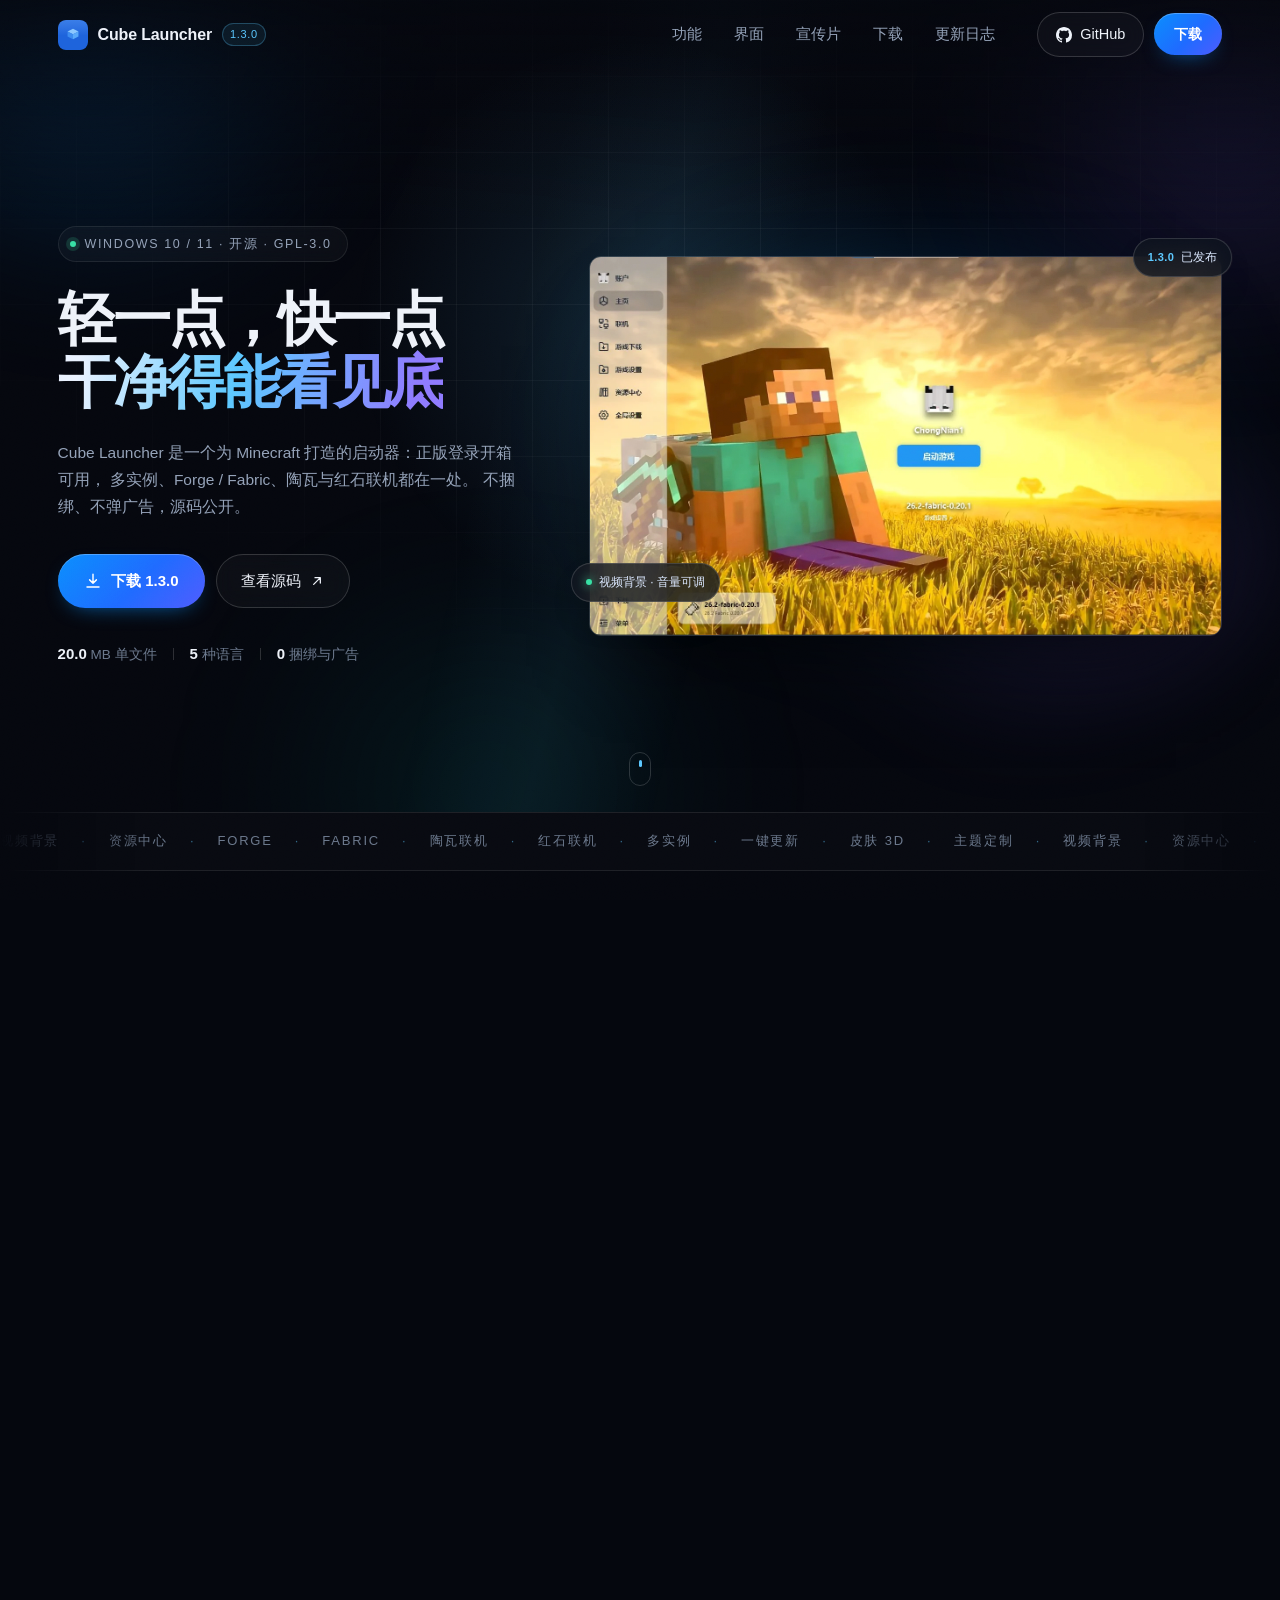
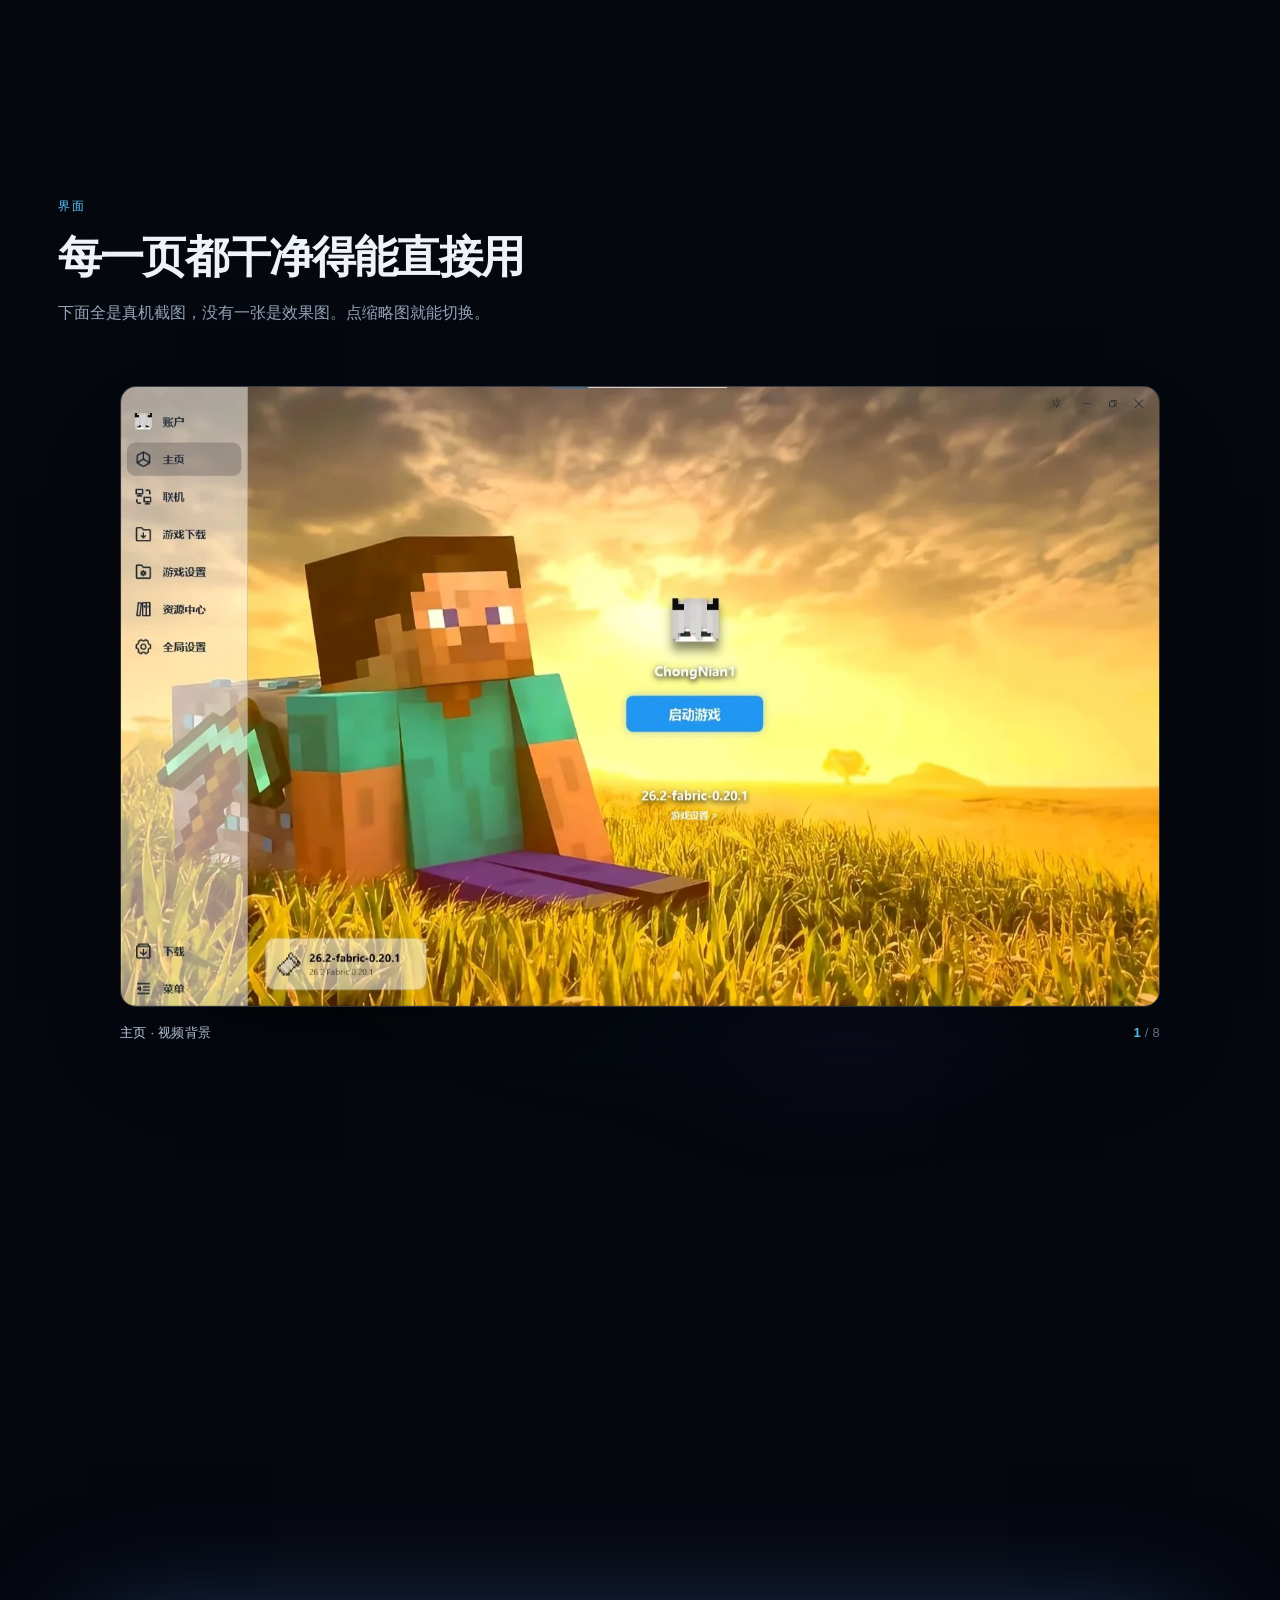
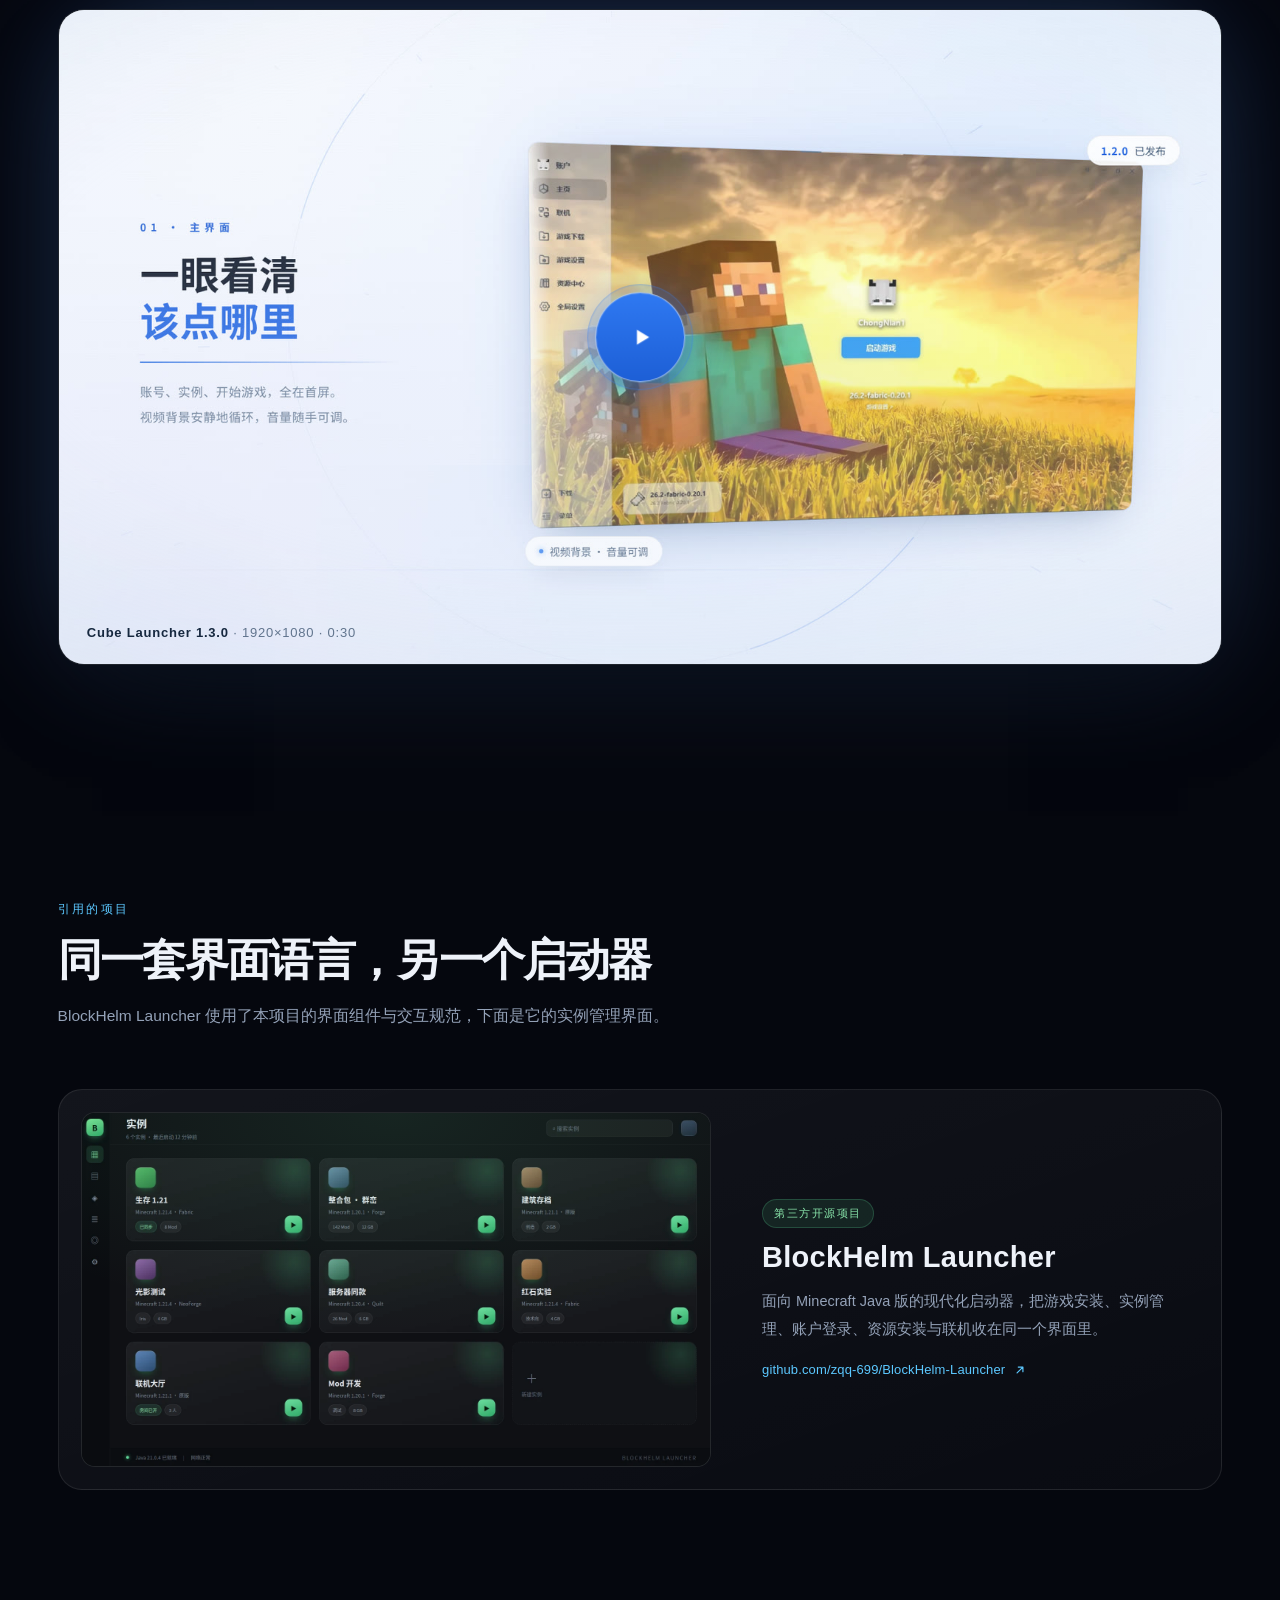
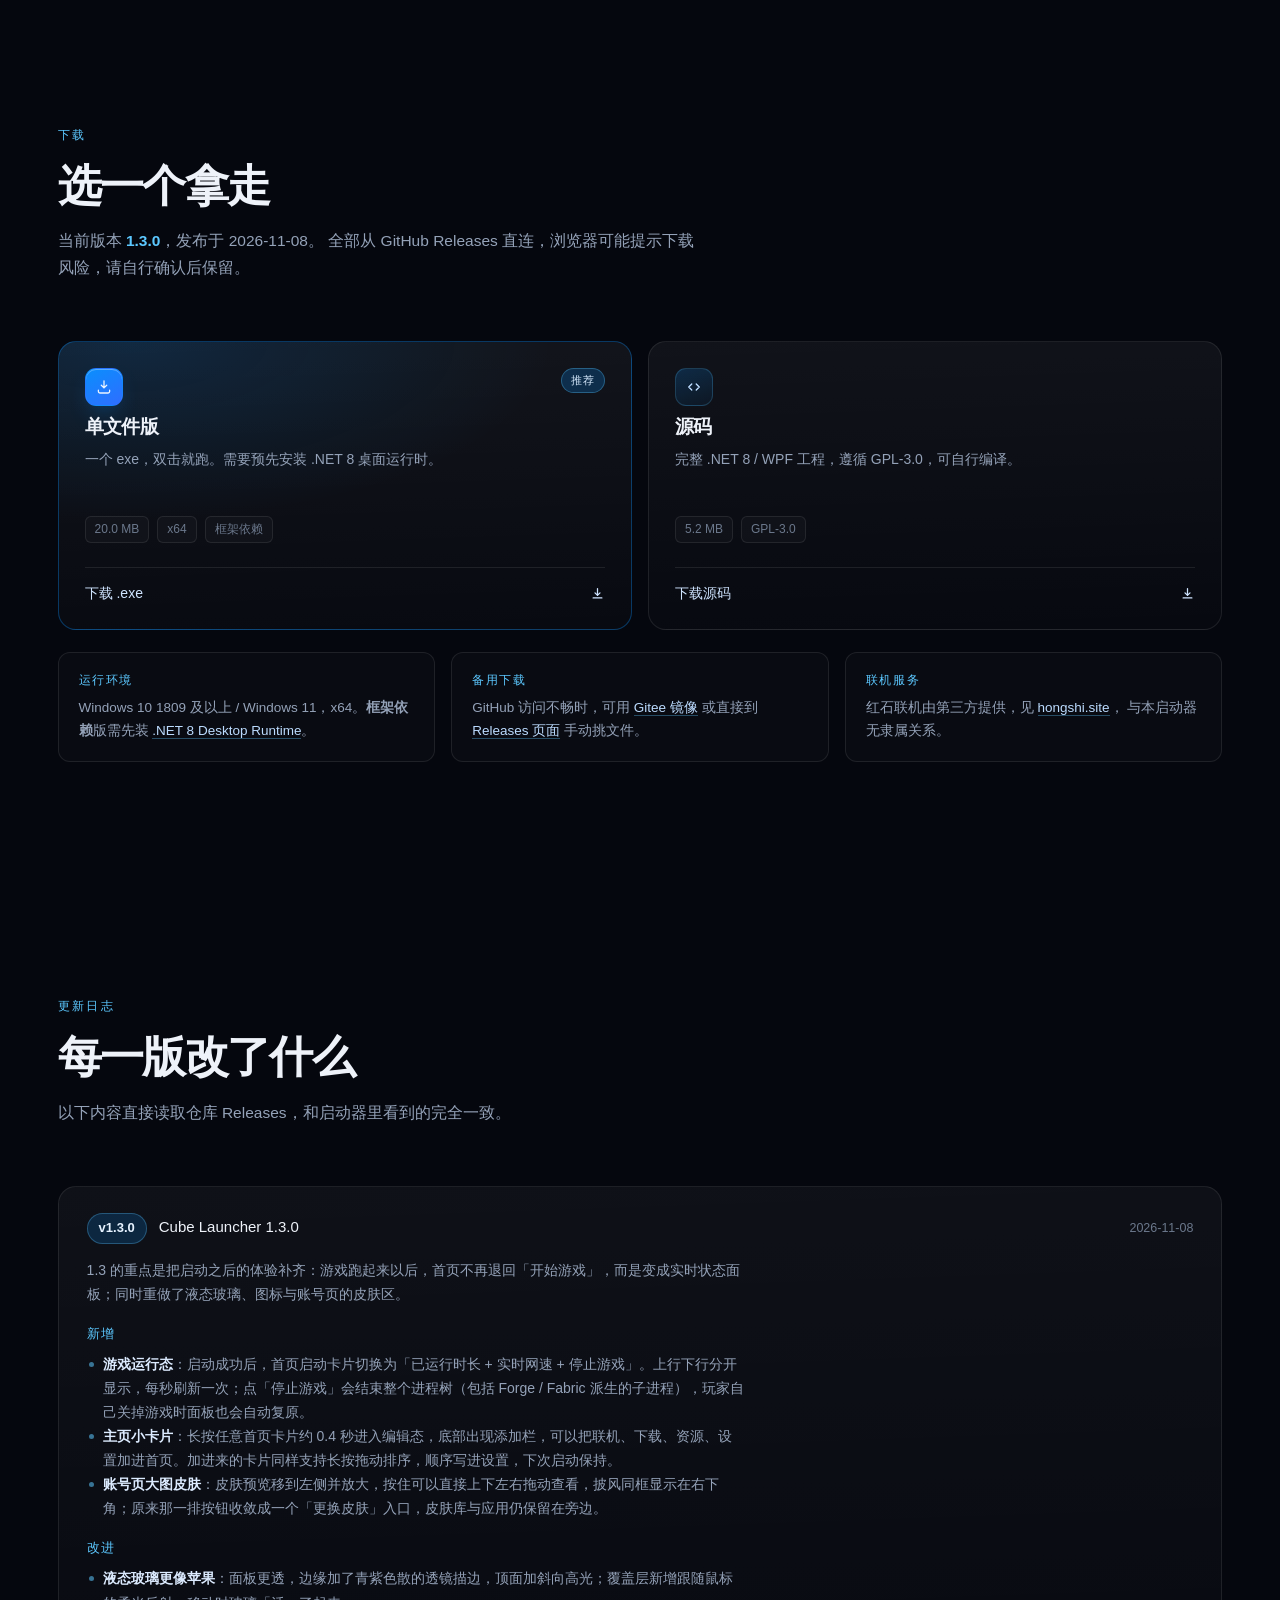
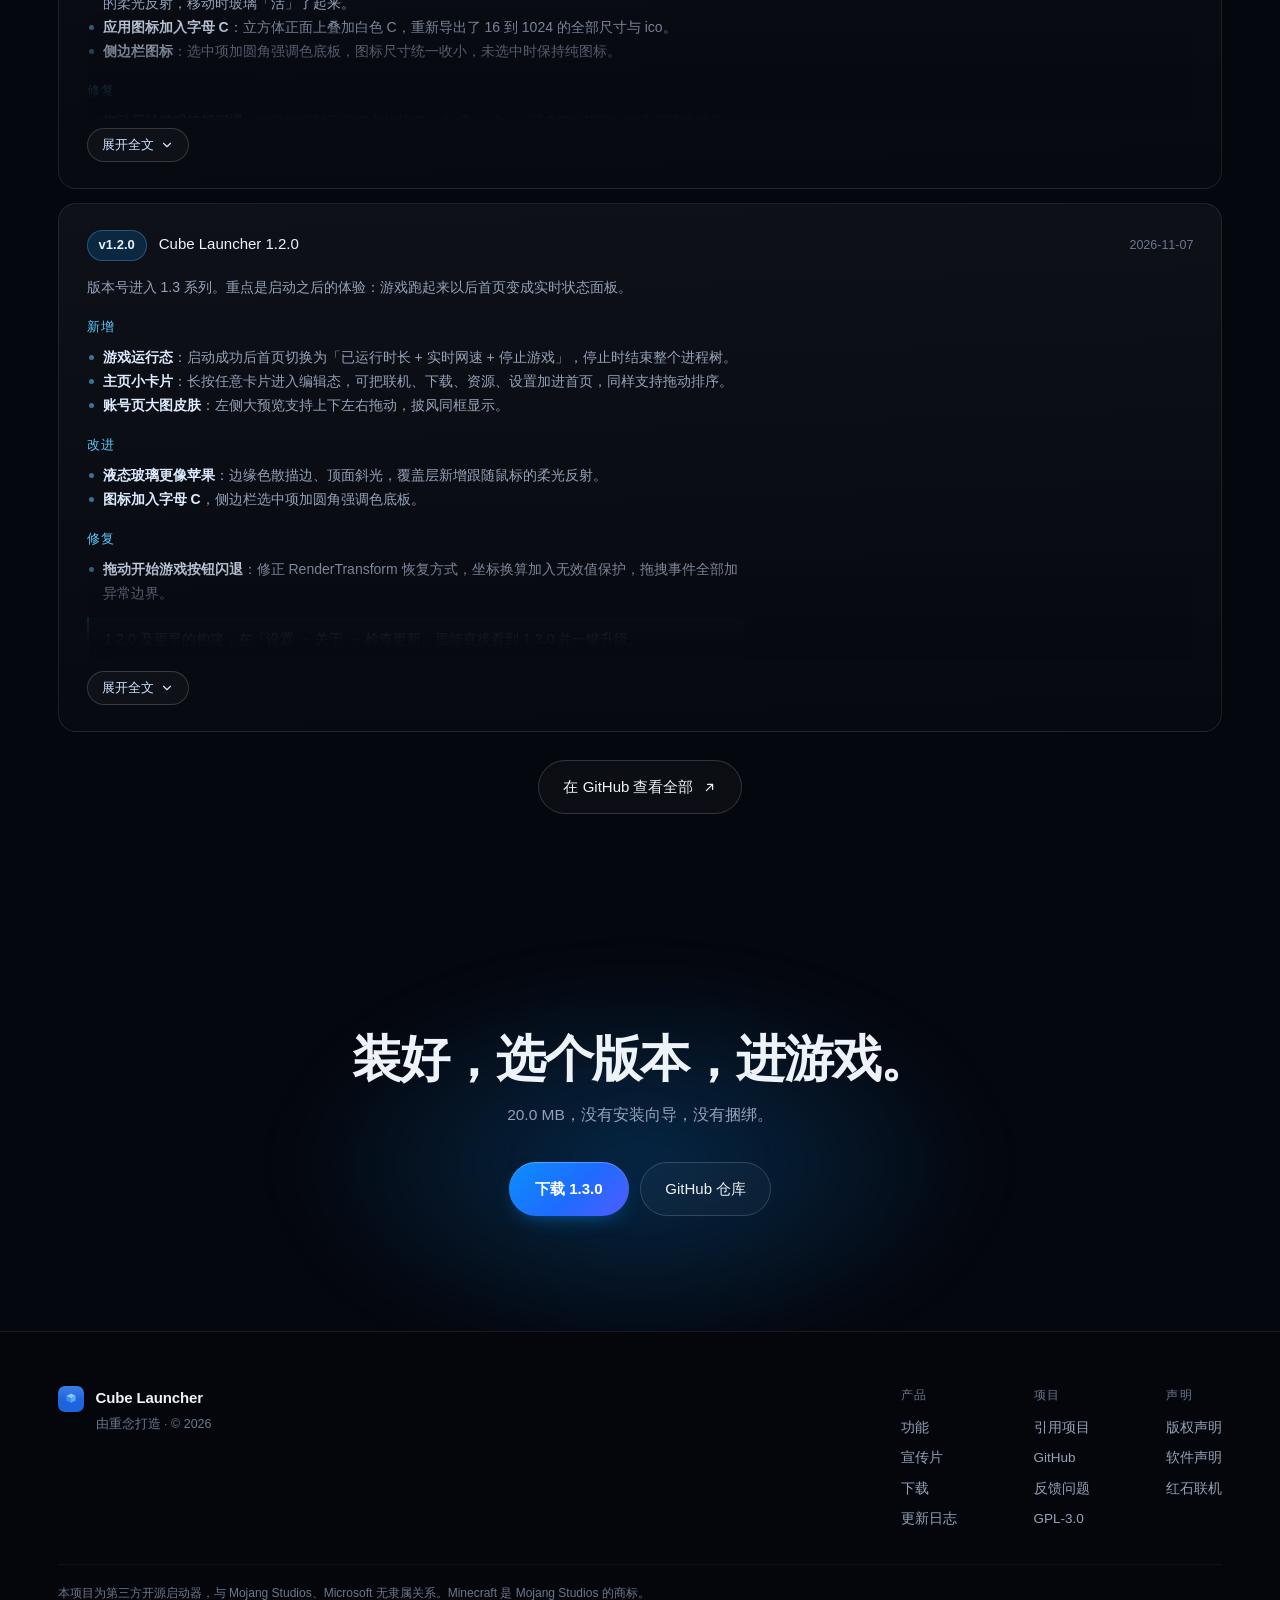
==== commit 4d8ea641: "site: 1.3.0 —— 新增引用的项目（BlockHelm Launcher 界面）" ====
--- a/index.html
+++ b/index.html
@@ -25,7 +25,7 @@
     <a class="brand" href="#top" aria-label="Cube Launcher 首页">
       <img src="assets/icon.svg" alt="" width="30" height="30" />
       <span class="brand-text">Cube Launcher</span>
-      <span class="brand-tag">1.2.0</span>
+      <span class="brand-tag">1.3.0</span>
     </a>
 
     <nav class="nav-links" aria-label="主导航">
@@ -78,7 +78,7 @@
         <div class="cta-row reveal" style="--i:3">
           <a class="primary-btn" id="heroDownload" href="#download">
             <svg viewBox="0 0 24 24" width="18" height="18" aria-hidden="true"><path fill="none" stroke="currentColor" stroke-width="1.9" stroke-linecap="round" stroke-linejoin="round" d="M12 3v12m0 0 4.5-4.5M12 15l-4.5-4.5M4 20h16"/></svg>
-            下载 1.2.0
+            下载 1.3.0
           </a>
           <a class="ghost-btn large" href="https://github.com/cn0323/Cube-launcher" target="_blank" rel="noopener">
             查看源码
@@ -87,7 +87,7 @@
         </div>
 
         <ul class="meta-row reveal" style="--i:4">
-          <li><b data-count="20.3">0</b> MB 单文件</li>
+          <li><b data-count="20.0">0</b> MB 单文件</li>
           <li class="sep"></li>
           <li><b data-count="5">0</b> 种语言</li>
           <li class="sep"></li>
@@ -101,7 +101,7 @@
           <img class="shot-img" src="assets/screens/home-video.webp" width="1440" height="861"
                alt="Cube Launcher 主界面：视频背景上的启动按钮、账号与版本卡片" />
           <div class="float-chip chip-a"><span class="chip-dot"></span> 视频背景 · 音量可调</div>
-          <div class="float-chip chip-b"><b>1.2.0</b> 已发布</div>
+          <div class="float-chip chip-b"><b>1.3.0</b> 已发布</div>
         </div>
       </div>
     </div>
@@ -278,9 +278,38 @@
       <span class="play-orb" aria-hidden="true">
         <svg viewBox="0 0 24 24" width="26" height="26"><path fill="currentColor" d="M8 5.1v13.8L19.4 12z"/></svg>
       </span>
-      <span class="film-meta"><b>Cube Launcher 1.2.0</b> · 1920×1080 · 0:30</span>
+      <span class="film-meta"><b>Cube Launcher 1.3.0</b> · 1920×1080 · 0:30</span>
       <span class="film-sheen" aria-hidden="true"></span>
     </button>
+  </section>
+
+  <!-- ================= REFERENCES ================= -->
+  <section class="section ref-section" id="references">
+    <div class="section-head">
+      <span class="kicker reveal">引用的项目</span>
+      <h2 class="reveal" style="--i:1">同一套界面语言，另一个启动器</h2>
+      <p class="section-sub reveal" style="--i:2">
+        BlockHelm Launcher 使用了本项目的界面组件与交互规范，下面是它的实例管理界面。
+      </p>
+    </div>
+
+    <a class="ref-card reveal" style="--i:1"
+       href="https://github.com/zqq-699/BlockHelm-Launcher"
+       target="_blank" rel="noopener">
+      <span class="ref-shot">
+        <img src="assets/screens/blockhelm.webp" width="1600" height="900"
+             alt="BlockHelm Launcher 实例管理界面" loading="lazy" />
+        <span class="ref-glow" aria-hidden="true"></span>
+      </span>
+      <span class="ref-info">
+        <span class="ref-badge">第三方开源项目</span>
+        <b>BlockHelm Launcher</b>
+        <span class="ref-desc">面向 Minecraft Java 版的现代化启动器，把游戏安装、实例管理、账户登录、资源安装与联机收在同一个界面里。</span>
+        <span class="ref-link">github.com/zqq-699/BlockHelm-Launcher
+          <svg viewBox="0 0 24 24" width="14" height="14" aria-hidden="true"><path fill="none" stroke="currentColor" stroke-width="2" stroke-linecap="round" stroke-linejoin="round" d="M7 17 17 7M9 7h8v8"/></svg>
+        </span>
+      </span>
+    </a>
   </section>
 
   <!-- ================= DOWNLOAD ================= -->
@@ -289,7 +318,7 @@
       <span class="kicker reveal">下载</span>
       <h2 class="reveal" style="--i:1">选一个拿走</h2>
       <p class="section-sub reveal" style="--i:2">
-        当前版本 <b class="accent">1.2.0</b>，发布于 <span id="releaseDate">2026-11-07</span>。
+        当前版本 <b class="accent">1.3.0</b>，发布于 <span id="releaseDate">2026-11-08</span>。
         全部从 GitHub Releases 直连，浏览器可能提示下载风险，请自行确认后保留。
       </p>
     </div>
@@ -306,14 +335,14 @@
         </div>
         <h3>单文件版</h3>
         <p class="dl-desc">一个 exe，双击就跑。需要预先安装 .NET 8 桌面运行时。</p>
-        <div class="dl-meta"><span>20.3 MB</span><span>x64</span><span>框架依赖</span></div>
+        <div class="dl-meta"><span>20.0 MB</span><span>x64</span><span>框架依赖</span></div>
         <span class="dl-go">下载 .exe
           <svg viewBox="0 0 24 24" width="15" height="15" aria-hidden="true"><path fill="none" stroke="currentColor" stroke-width="2" stroke-linecap="round" stroke-linejoin="round" d="M12 4v11m0 0 4-4m-4 4-4-4M5 19h14"/></svg>
         </span>
       </a>
 
       <a class="dl-card reveal" style="--i:1"
-         href="https://github.com/cn0323/Cube-launcher/releases/latest/download/CubeLauncher-1.2.0-source.zip"
+         href="https://github.com/cn0323/Cube-launcher/releases/latest/download/CubeLauncher-1.3.0-source.zip"
          data-sheen>
         <div class="dl-top">
           <span class="dl-ico">
@@ -378,9 +407,9 @@
   <section class="final-cta">
     <div class="fc-glow" aria-hidden="true"></div>
     <h2 class="reveal">装好，选个版本，进游戏。</h2>
-    <p class="reveal" style="--i:1">20.3 MB，没有安装向导，没有捆绑。</p>
+    <p class="reveal" style="--i:1">20.0 MB，没有安装向导，没有捆绑。</p>
     <div class="cta-row center reveal" style="--i:2">
-      <a class="primary-btn" href="https://github.com/cn0323/Cube-launcher/releases/latest/download/CubeLauncher_x64.exe">下载 1.2.0</a>
+      <a class="primary-btn" href="https://github.com/cn0323/Cube-launcher/releases/latest/download/CubeLauncher_x64.exe">下载 1.3.0</a>
       <a class="ghost-btn large" href="https://github.com/cn0323/Cube-launcher" target="_blank" rel="noopener">GitHub 仓库</a>
     </div>
   </section>
@@ -406,6 +435,7 @@
       </div>
       <div>
         <span class="f-k">项目</span>
+        <a href="#references">引用项目</a>
         <a href="https://github.com/cn0323/Cube-launcher" target="_blank" rel="noopener">GitHub</a>
         <a href="https://github.com/cn0323/Cube-launcher/issues/new?labels=bug" target="_blank" rel="noopener">反馈问题</a>
         <a href="https://github.com/cn0323/Cube-launcher/blob/HEAD/LICENSE" target="_blank" rel="noopener">GPL-3.0</a>
--- a/assets/style.css
+++ b/assets/style.css
@@ -1377,3 +1377,87 @@
   .film-card:hover .film-sheen { animation: none; }
   .film-modal, .film-box { transition: none; }
 }
+
+/* ============================ 引用的项目 ============================ */
+.ref-card {
+  display: grid;
+  grid-template-columns: 1.4fr 1fr;
+  gap: clamp(20px, 3vw, 46px);
+  align-items: center;
+  margin-top: clamp(28px, 4vw, 46px);
+  padding: clamp(14px, 1.8vw, 22px);
+  border: 1px solid var(--line);
+  border-radius: calc(var(--r) + 6px);
+  background: linear-gradient(160deg, rgba(255, 255, 255, 0.058), rgba(255, 255, 255, 0.018));
+  text-decoration: none;
+  color: inherit;
+  transition: transform 0.55s var(--ease), border-color 0.4s ease, box-shadow 0.55s var(--ease);
+}
+.ref-card:hover {
+  transform: translateY(-4px);
+  border-color: var(--line-strong);
+  box-shadow: 0 44px 96px -54px rgba(0, 0, 0, 0.95);
+}
+.ref-shot {
+  position: relative;
+  display: block;
+  border-radius: 14px;
+  overflow: hidden;
+  border: 1px solid rgba(255, 255, 255, 0.1);
+  background: #0b0f13;
+}
+.ref-shot img {
+  width: 100%;
+  height: auto;
+  display: block;
+  transform: scale(1.008);
+  transition: transform 0.9s var(--ease);
+}
+.ref-card:hover .ref-shot img { transform: scale(1.035); }
+.ref-glow {
+  position: absolute;
+  inset: 0;
+  pointer-events: none;
+  background: radial-gradient(120% 100% at 50% 0, rgba(90, 220, 150, 0.1), transparent 62%);
+}
+.ref-info {
+  display: flex;
+  flex-direction: column;
+  gap: 12px;
+  padding: 0 clamp(4px, 1vw, 18px);
+}
+.ref-badge {
+  align-self: flex-start;
+  font-size: 11px;
+  letter-spacing: 0.14em;
+  color: #8be8ad;
+  background: rgba(90, 220, 150, 0.1);
+  border: 1px solid rgba(90, 220, 150, 0.22);
+  padding: 5px 11px;
+  border-radius: 999px;
+}
+.ref-info b {
+  font-size: clamp(21px, 2.3vw, 29px);
+  letter-spacing: 0.01em;
+  line-height: 1.2;
+}
+.ref-desc {
+  color: var(--muted);
+  font-size: 14.5px;
+  line-height: 1.95;
+}
+.ref-link {
+  margin-top: 4px;
+  display: inline-flex;
+  align-items: center;
+  gap: 8px;
+  font-size: 13px;
+  color: var(--accent-2);
+  letter-spacing: 0.01em;
+  word-break: break-all;
+}
+
+@media (max-width: 860px) {
+  .ref-card { grid-template-columns: 1fr; }
+  .ref-info { padding: 4px 6px 8px; }
+}
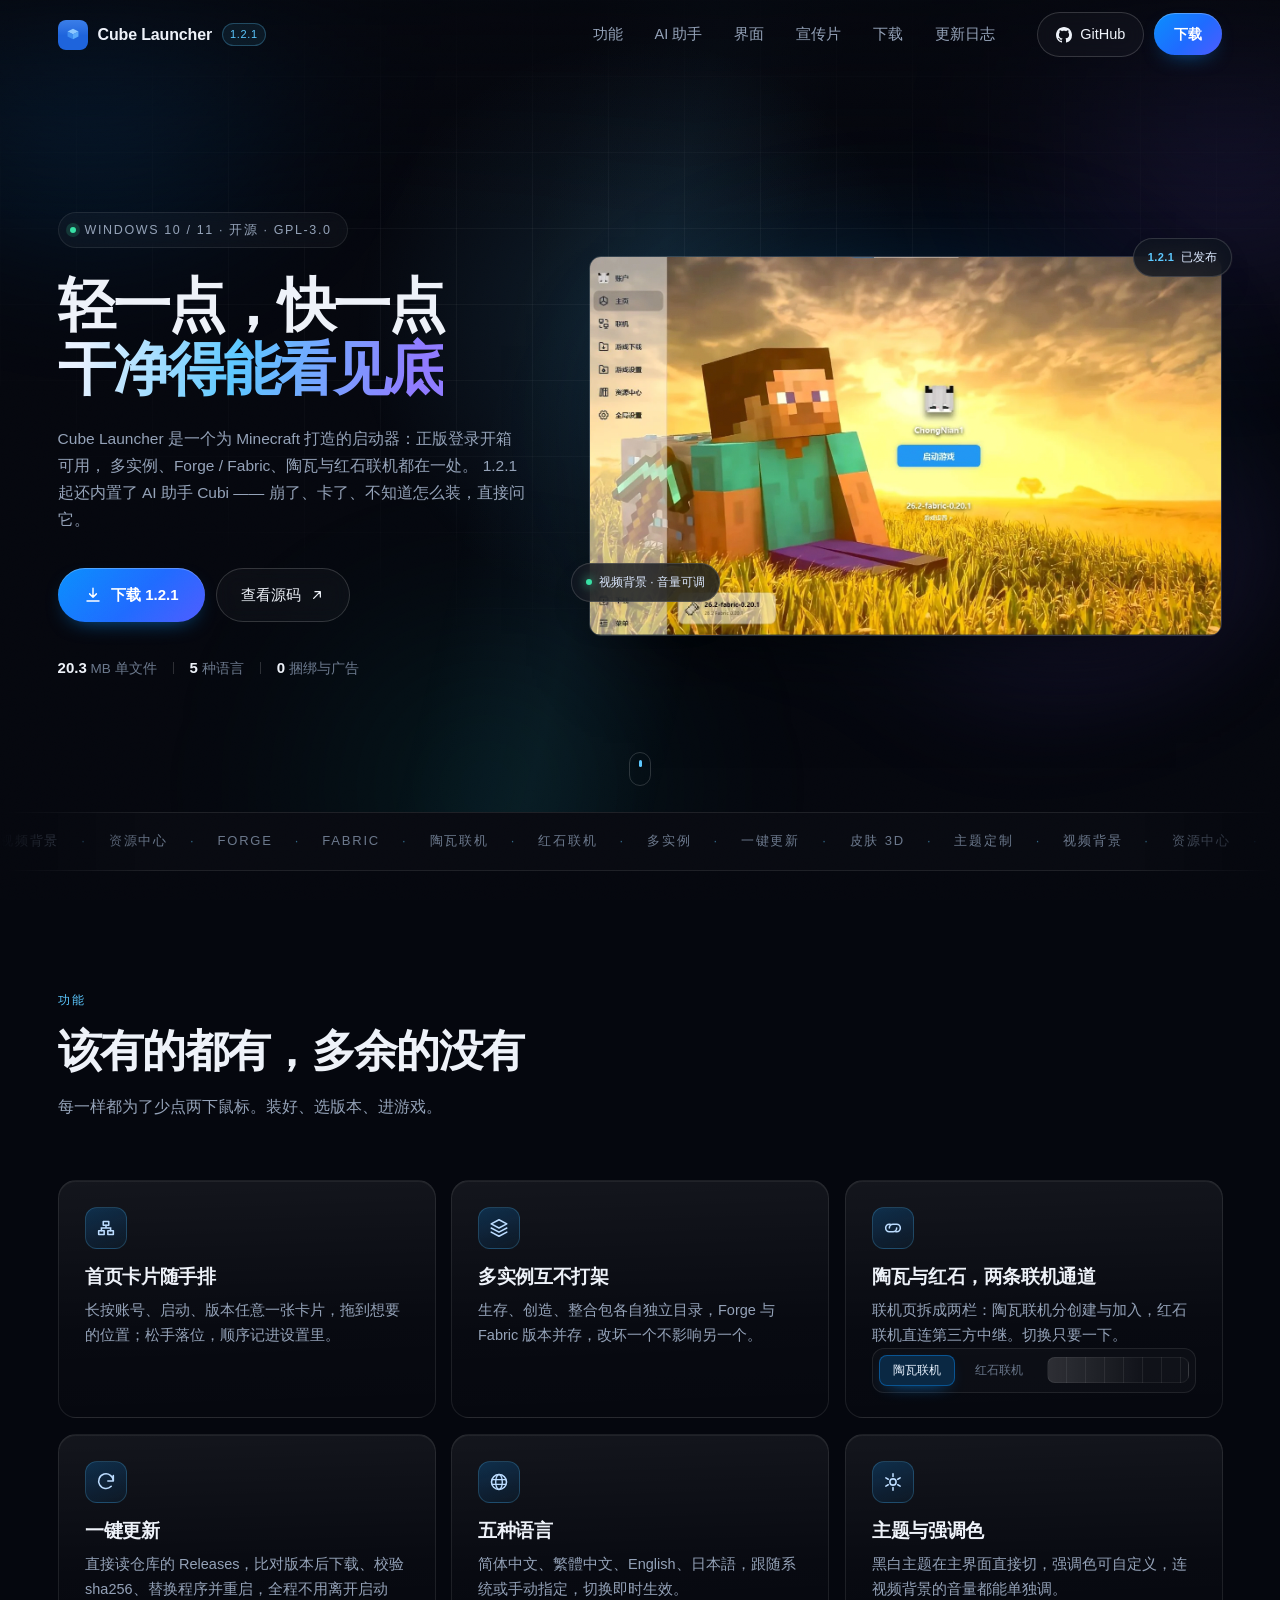
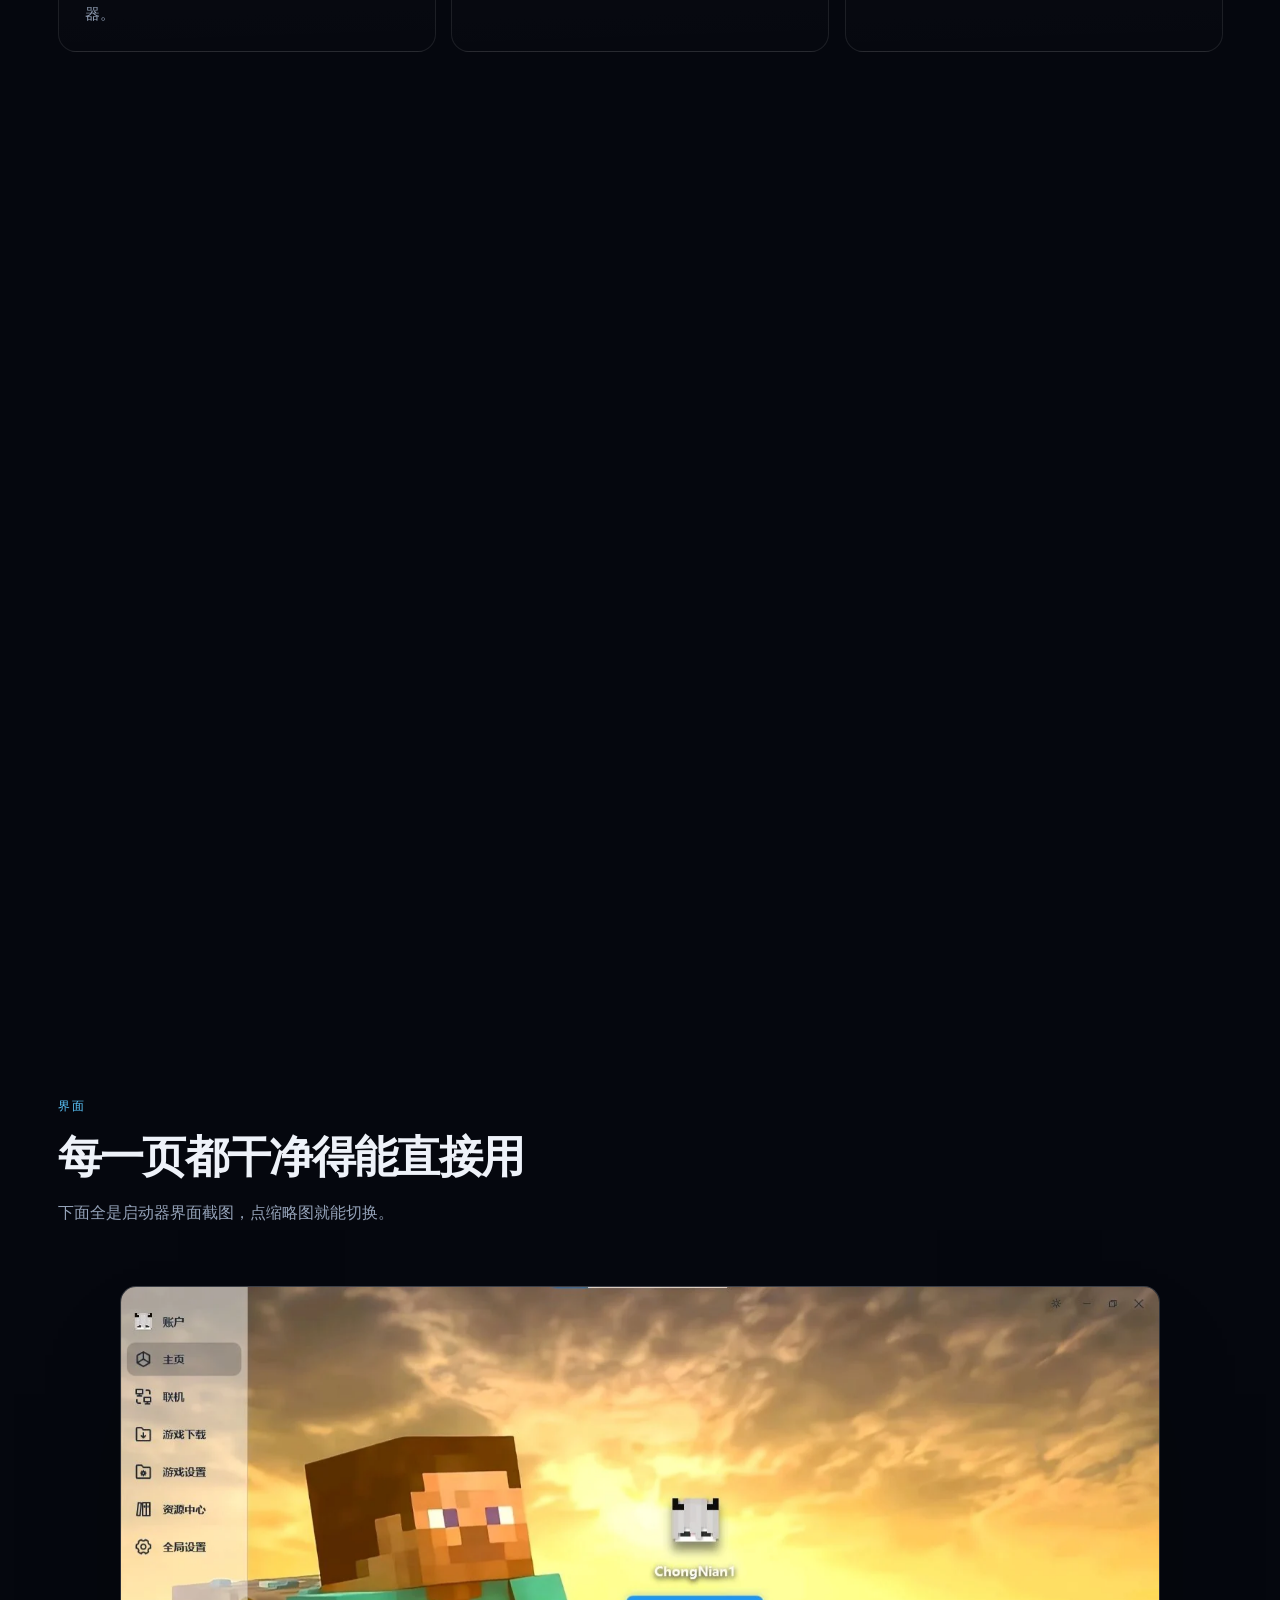
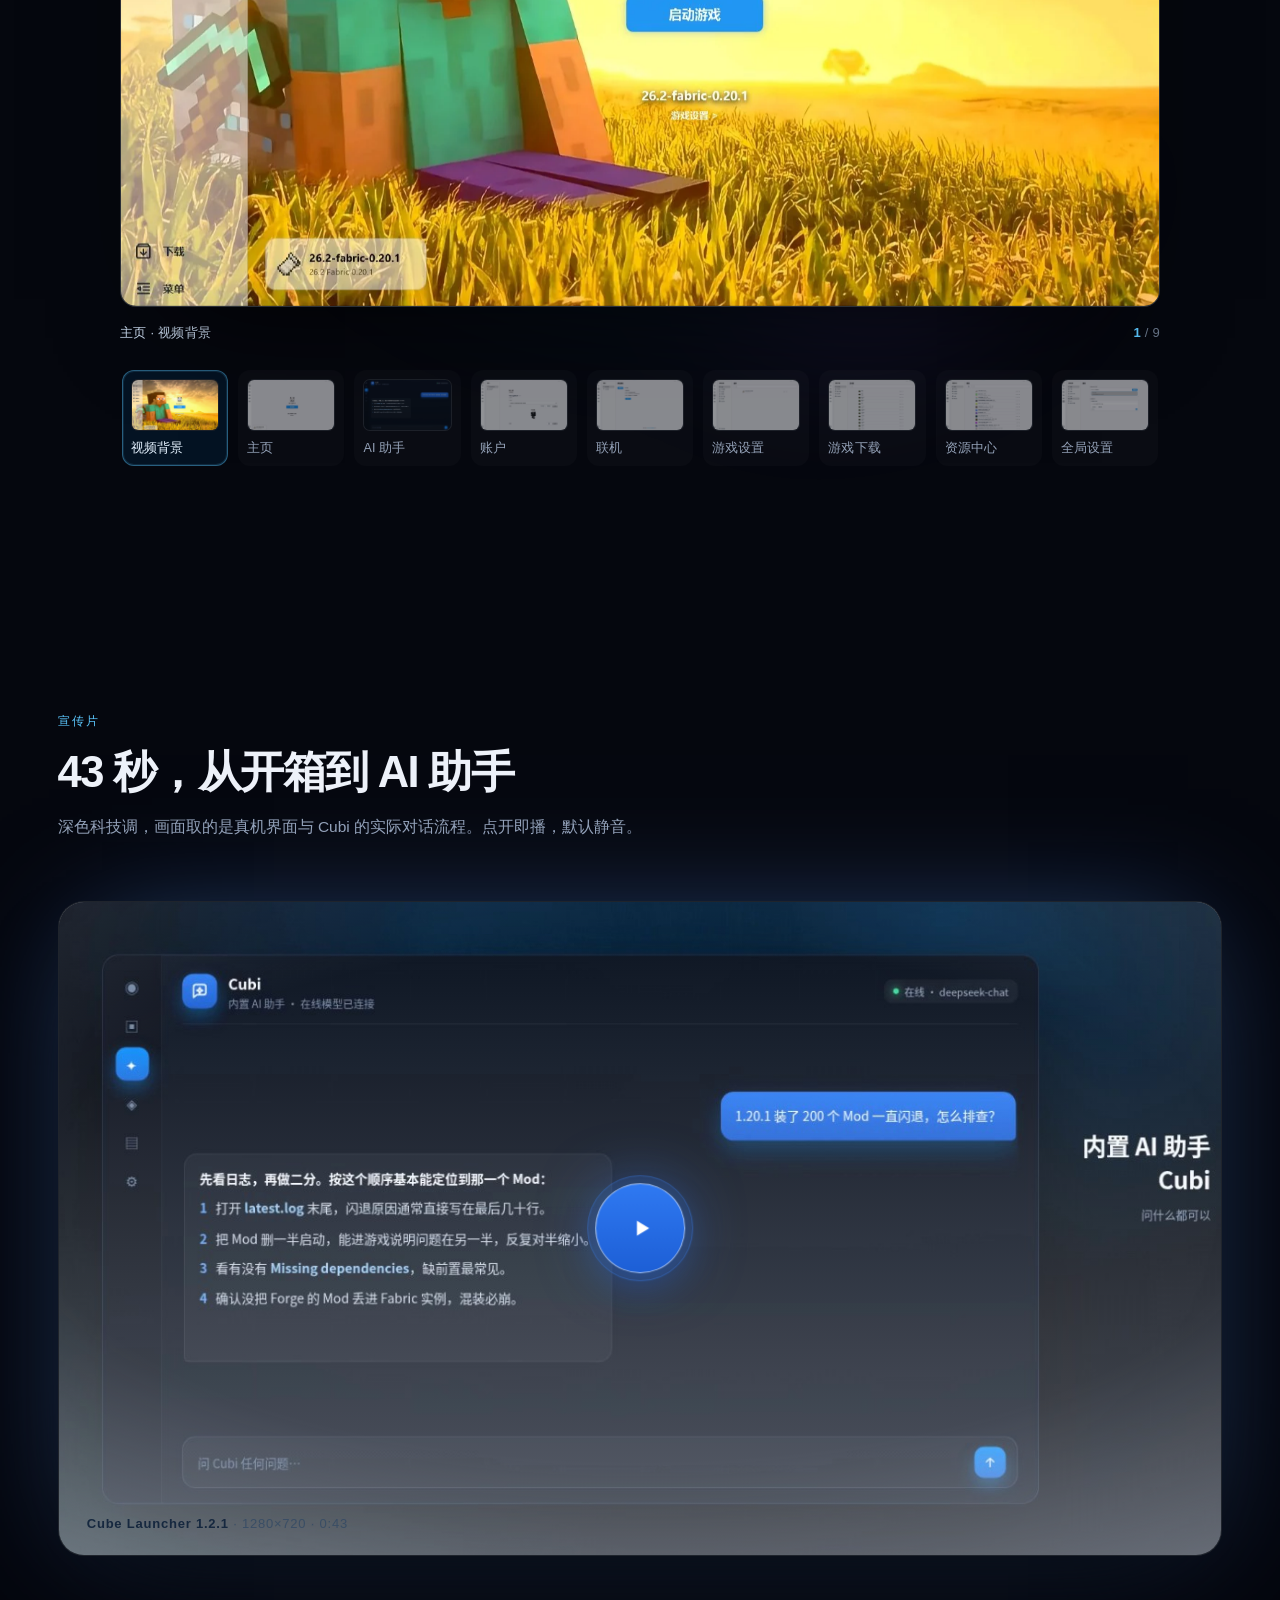
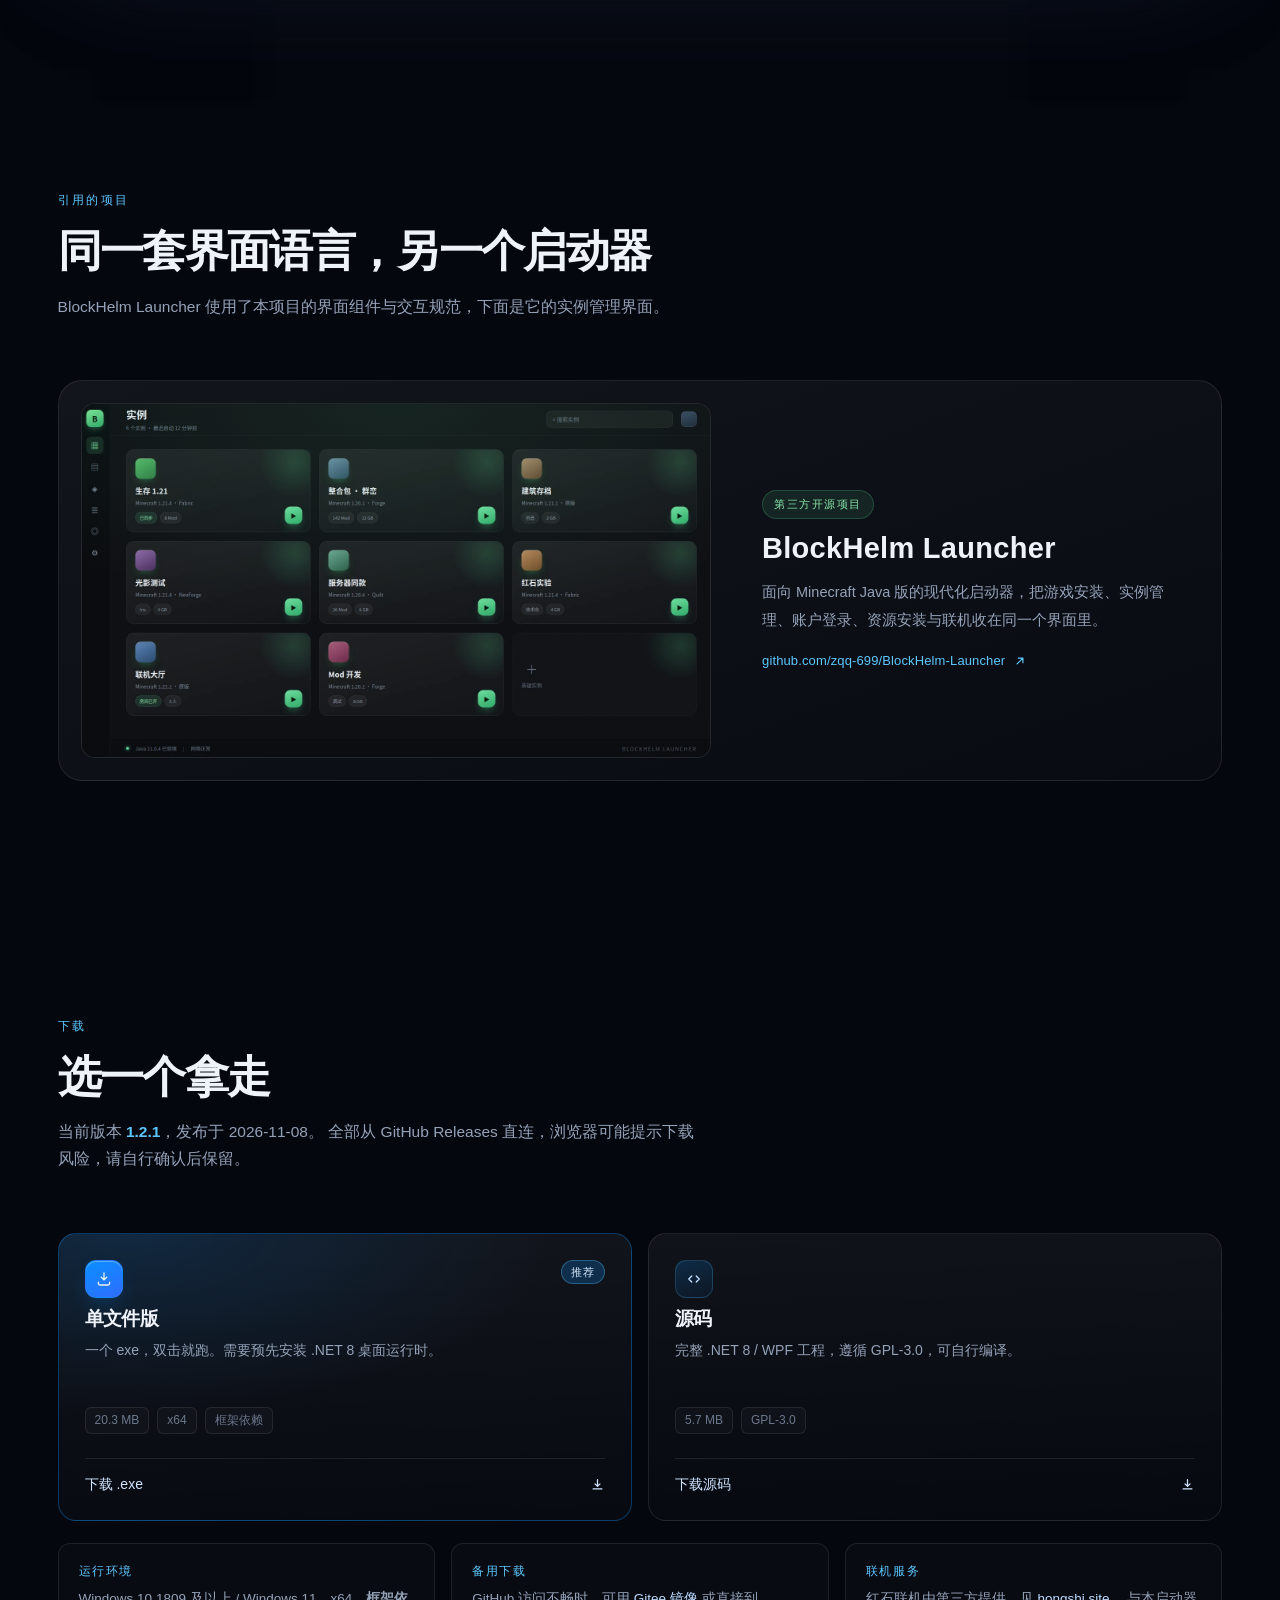
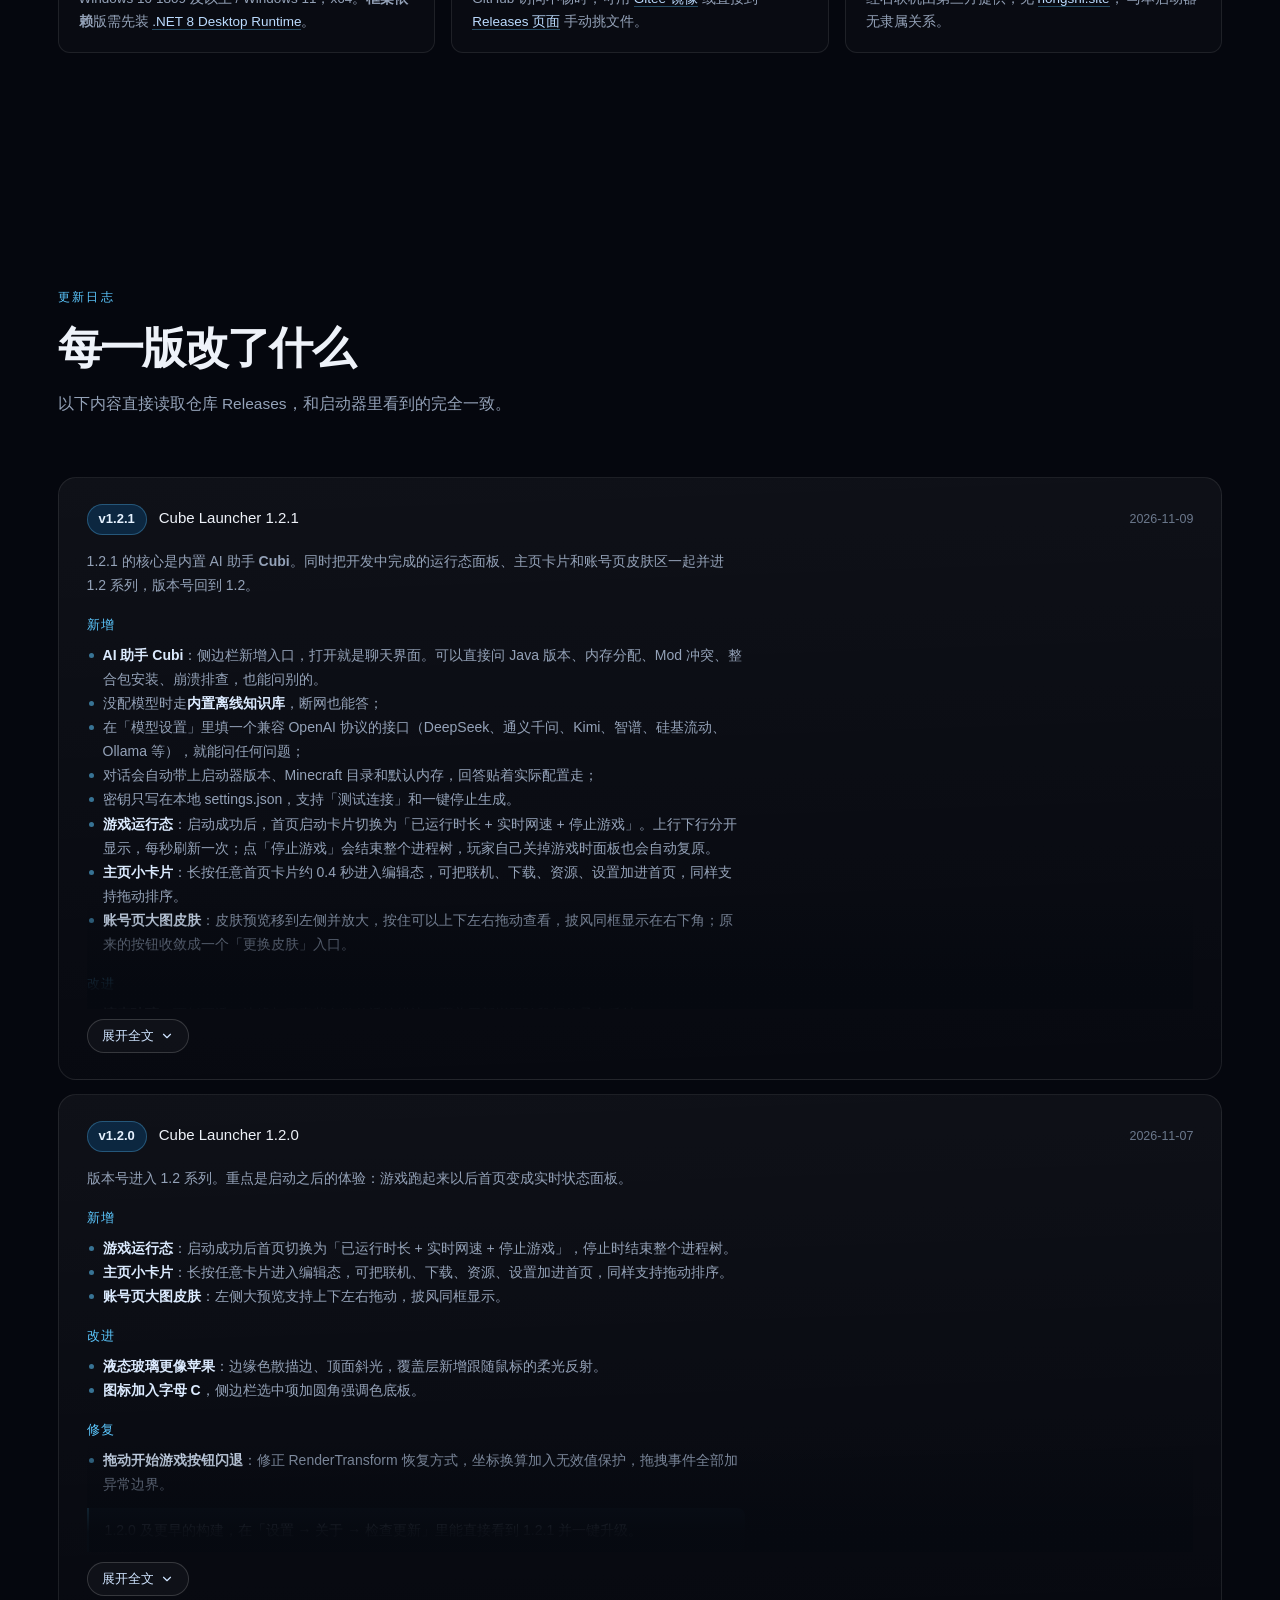
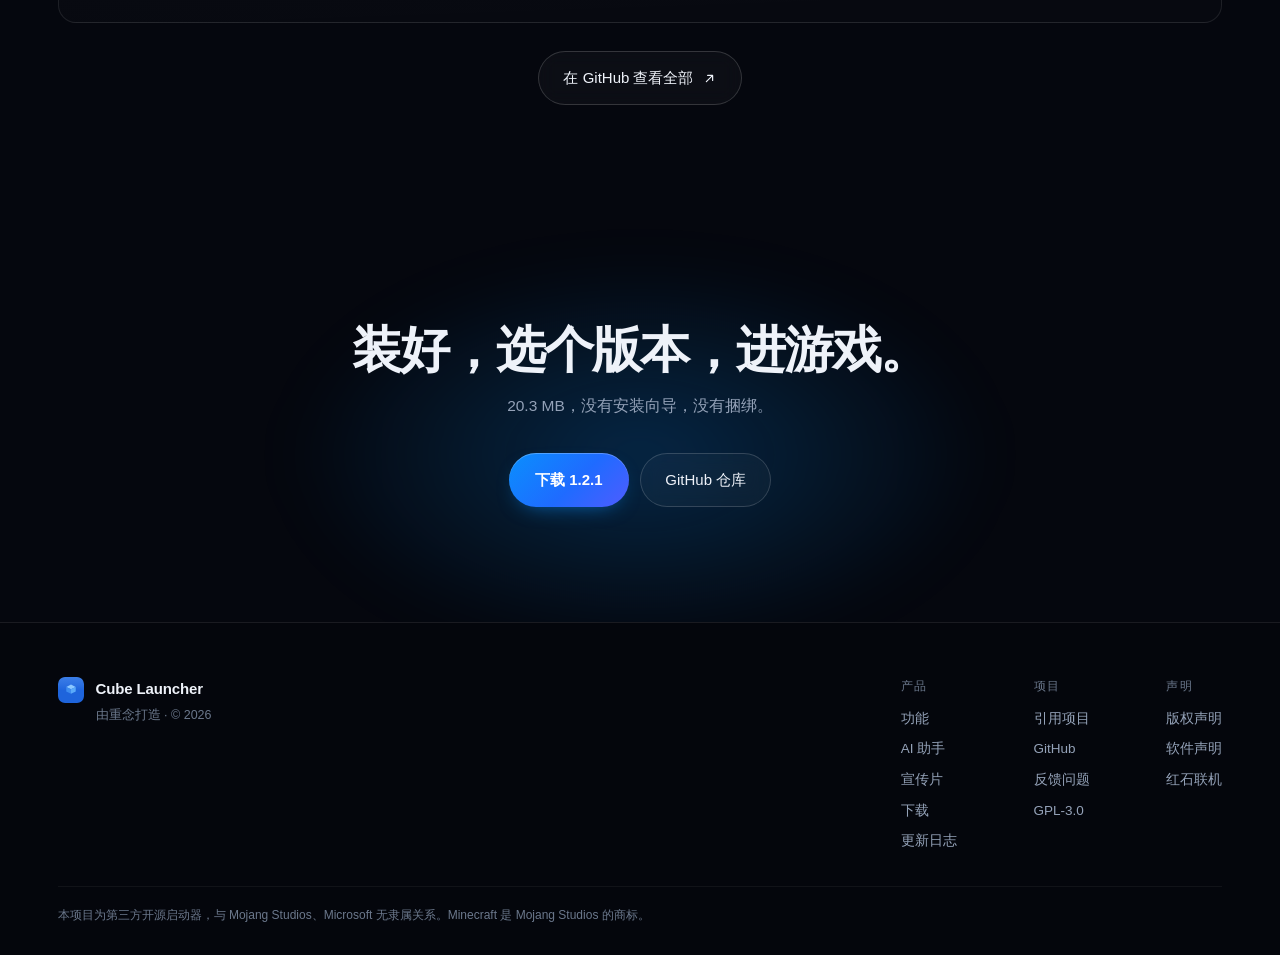
==== commit b5c14366: "site: update index.html" ====
--- a/index.html
+++ b/index.html
@@ -25,11 +25,12 @@
     <a class="brand" href="#top" aria-label="Cube Launcher 首页">
       <img src="assets/icon.svg" alt="" width="30" height="30" />
       <span class="brand-text">Cube Launcher</span>
-      <span class="brand-tag">1.3.0</span>
+      <span class="brand-tag">1.2.1</span>
     </a>
 
     <nav class="nav-links" aria-label="主导航">
       <a href="#features">功能</a>
+      <a href="#ai">AI 助手</a>
       <a href="#screens">界面</a>
       <a href="#film">宣传片</a>
       <a href="#download">下载</a>
@@ -72,13 +73,13 @@
         <p class="lede reveal" style="--i:2">
           Cube Launcher 是一个为 Minecraft 打造的启动器：正版登录开箱可用，
           多实例、Forge / Fabric、陶瓦与红石联机都在一处。
-          不捆绑、不弹广告，源码公开。
+          1.2.1 起还内置了 AI 助手 Cubi —— 崩了、卡了、不知道怎么装，直接问它。
         </p>
 
         <div class="cta-row reveal" style="--i:3">
           <a class="primary-btn" id="heroDownload" href="#download">
             <svg viewBox="0 0 24 24" width="18" height="18" aria-hidden="true"><path fill="none" stroke="currentColor" stroke-width="1.9" stroke-linecap="round" stroke-linejoin="round" d="M12 3v12m0 0 4.5-4.5M12 15l-4.5-4.5M4 20h16"/></svg>
-            下载 1.3.0
+            下载 1.2.1
           </a>
           <a class="ghost-btn large" href="https://github.com/cn0323/Cube-launcher" target="_blank" rel="noopener">
             查看源码
@@ -87,7 +88,7 @@
         </div>
 
         <ul class="meta-row reveal" style="--i:4">
-          <li><b data-count="20.0">0</b> MB 单文件</li>
+          <li><b data-count="20.3">0</b> MB 单文件</li>
           <li class="sep"></li>
           <li><b data-count="5">0</b> 种语言</li>
           <li class="sep"></li>
@@ -101,7 +102,7 @@
           <img class="shot-img" src="assets/screens/home-video.webp" width="1440" height="861"
                alt="Cube Launcher 主界面：视频背景上的启动按钮、账号与版本卡片" />
           <div class="float-chip chip-a"><span class="chip-dot"></span> 视频背景 · 音量可调</div>
-          <div class="float-chip chip-b"><b>1.3.0</b> 已发布</div>
+          <div class="float-chip chip-b"><b>1.2.1</b> 已发布</div>
         </div>
       </div>
     </div>
@@ -187,13 +188,86 @@
     </div>
   </section>
 
+  <!-- ================= AI ================= -->
+  <section class="section ai-section" id="ai">
+    <div class="section-head">
+      <span class="kicker reveal">AI 助手</span>
+      <h2 class="reveal" style="--i:1">Cubi，住在启动器里</h2>
+      <p class="section-sub reveal" style="--i:2">
+        不用切窗口去问别人。启动器怎么用、崩了怎么查、这个 Mod 为什么要前置，直接问它。
+      </p>
+    </div>
+
+    <div class="ai-grid">
+      <div class="ai-chat reveal" style="--i:1">
+        <div class="ai-head">
+          <span class="ai-avatar" aria-hidden="true">
+            <svg viewBox="0 0 48 48" width="20" height="20" fill="none" stroke="currentColor" stroke-width="4" stroke-linecap="round" stroke-linejoin="round">
+              <path d="M40 27c0 3.3-2.7 6-6 6H17l-9 7V13c0-3.3 2.7-6 6-6h20c3.3 0 6 2.7 6 6v14Z"/>
+              <path d="M24 14.5 26.2 20l5.5 2.2-5.5 2.2L24 30l-2.2-5.6L16.3 22l5.5-2.2L24 14.5Z"/>
+            </svg>
+          </span>
+          <span class="ai-id">
+            <b>Cubi</b>
+            <i>内置 AI 助手 · 在线模型已连接</i>
+          </span>
+          <span class="ai-status"><span class="dot"></span>在线 · deepseek-chat</span>
+        </div>
+
+        <div class="ai-log">
+          <div class="ai-msg user">1.20.1 装了 200 个 Mod 一直闪退，怎么排查？</div>
+          <div class="ai-msg bot">
+            <b>先看日志，再做二分。按这个顺序基本能定位到那一个 Mod：</b>
+            <ol>
+              <li>打开 <code>latest.log</code> 末尾，闪退原因通常直接写在最后几十行。</li>
+              <li>把 Mod 删一半启动，能进游戏说明问题在另一半，反复对半缩小。</li>
+              <li>看有没有 <code>Missing dependencies</code>，缺前置最常见。</li>
+              <li>确认没把 Forge 的 Mod 丢进 Fabric 实例，混装必崩。</li>
+            </ol>
+            <span class="ai-tag">离线知识库也能答 · 配好模型回答更细</span>
+          </div>
+        </div>
+
+        <div class="ai-input">
+          <span>问 Cubi 任何问题…</span>
+          <i aria-hidden="true">
+            <svg viewBox="0 0 48 48" width="15" height="15" fill="none" stroke="currentColor" stroke-width="4" stroke-linecap="round" stroke-linejoin="round"><path d="M24 38V11M24 11 12 23M24 11l12 12"/></svg>
+          </i>
+        </div>
+      </div>
+
+      <ul class="ai-points">
+        <li class="reveal" style="--i:2">
+          <span class="ai-k">01</span>
+          <b>没配模型也能用</b>
+          <p>启动器自带离线知识库：Java 版本对照、内存怎么分、Mod 冲突怎么二分、整合包怎么装，断网照样答。</p>
+        </li>
+        <li class="reveal" style="--i:3">
+          <span class="ai-k">02</span>
+          <b>接了模型，问什么都可以</b>
+          <p>填一个兼容 OpenAI 协议的地址就行：DeepSeek、通义千问、Kimi、智谱、硅基流动，或者本机跑的 Ollama。</p>
+        </li>
+        <li class="reveal" style="--i:4">
+          <span class="ai-k">03</span>
+          <b>它知道你在用什么</b>
+          <p>对话会自动带上启动器版本、Minecraft 目录、默认内存，回答贴着你的实际配置走，不给通用废话。</p>
+        </li>
+        <li class="reveal" style="--i:5">
+          <span class="ai-k">04</span>
+          <b>密钥只留在本机</b>
+          <p>接口地址、Key、模型名存在本地 settings.json 里，不上传、不统计，随时可以清空对话。</p>
+        </li>
+      </ul>
+    </div>
+  </section>
+
   <!-- ================= SCREENS ================= -->
   <section class="section screens-section" id="screens">
     <div class="section-head">
       <span class="kicker reveal">界面</span>
       <h2 class="reveal" style="--i:1">每一页都干净得能直接用</h2>
       <p class="section-sub reveal" style="--i:2">
-        下面全是真机截图，没有一张是效果图。点缩略图就能切换。
+        下面全是启动器界面截图，点缩略图就能切换。
       </p>
     </div>
 
@@ -206,7 +280,7 @@
       </div>
       <div class="stage-meta">
         <span class="stage-name" id="stageName">主页 · 视频背景</span>
-        <span class="stage-count"><b id="stageIndex">1</b> / 8</span>
+        <span class="stage-count"><b id="stageIndex">1</b> / 9</span>
       </div>
     </div>
 
@@ -224,6 +298,12 @@
           <span class="tab-name">主页</span>
         </button>
         <button class="shot-tab" type="button" role="tab"
+                aria-selected="false" data-src="assets/screens/cubi.webp"
+                data-label="AI 助手 · Cubi">
+          <span class="tab-thumb"><img src="assets/screens/cubi.webp" alt="" loading="lazy" width="1440" height="845" /></span>
+          <span class="tab-name">AI 助手</span>
+        </button>
+        <button class="shot-tab" type="button" role="tab"
                 aria-selected="false" data-src="assets/screens/account.webp"
                 data-label="账户">
           <span class="tab-thumb"><img src="assets/screens/account.webp" alt="" loading="lazy" width="1440" height="861" /></span>
@@ -266,19 +346,19 @@
   <section class="section film-section" id="film">
     <div class="section-head">
       <span class="kicker reveal">宣传片</span>
-      <h2 class="reveal" style="--i:1">30 秒，先看它长什么样</h2>
+      <h2 class="reveal" style="--i:1">43 秒，从开箱到 AI 助手</h2>
       <p class="section-sub reveal" style="--i:2">
-        全片白色主题，素材全是真机截图，没有一帧是渲染图。点开即播，默认静音。
+        深色科技调，画面取的是真机界面与 Cubi 的实际对话流程。点开即播，默认静音。
       </p>
     </div>
 
     <button class="film-card reveal" style="--i:1" type="button" id="filmPlay" aria-label="播放宣传片">
-      <img src="assets/promo-poster.jpg" width="1920" height="1080" alt="Cube Launcher 宣传片封面" loading="lazy" />
+      <img src="assets/promo-poster.jpg" width="1280" height="720" alt="Cube Launcher 宣传片封面" loading="lazy" />
       <span class="film-vignette" aria-hidden="true"></span>
       <span class="play-orb" aria-hidden="true">
         <svg viewBox="0 0 24 24" width="26" height="26"><path fill="currentColor" d="M8 5.1v13.8L19.4 12z"/></svg>
       </span>
-      <span class="film-meta"><b>Cube Launcher 1.3.0</b> · 1920×1080 · 0:30</span>
+      <span class="film-meta"><b>Cube Launcher 1.2.1</b> · 1280×720 · 0:43</span>
       <span class="film-sheen" aria-hidden="true"></span>
     </button>
   </section>
@@ -318,7 +398,7 @@
       <span class="kicker reveal">下载</span>
       <h2 class="reveal" style="--i:1">选一个拿走</h2>
       <p class="section-sub reveal" style="--i:2">
-        当前版本 <b class="accent">1.3.0</b>，发布于 <span id="releaseDate">2026-11-08</span>。
+        当前版本 <b class="accent">1.2.1</b>，发布于 <span id="releaseDate">2026-11-08</span>。
         全部从 GitHub Releases 直连，浏览器可能提示下载风险，请自行确认后保留。
       </p>
     </div>
@@ -335,14 +415,14 @@
         </div>
         <h3>单文件版</h3>
         <p class="dl-desc">一个 exe，双击就跑。需要预先安装 .NET 8 桌面运行时。</p>
-        <div class="dl-meta"><span>20.0 MB</span><span>x64</span><span>框架依赖</span></div>
+        <div class="dl-meta"><span>20.3 MB</span><span>x64</span><span>框架依赖</span></div>
         <span class="dl-go">下载 .exe
           <svg viewBox="0 0 24 24" width="15" height="15" aria-hidden="true"><path fill="none" stroke="currentColor" stroke-width="2" stroke-linecap="round" stroke-linejoin="round" d="M12 4v11m0 0 4-4m-4 4-4-4M5 19h14"/></svg>
         </span>
       </a>
 
       <a class="dl-card reveal" style="--i:1"
-         href="https://github.com/cn0323/Cube-launcher/releases/latest/download/CubeLauncher-1.3.0-source.zip"
+         href="https://github.com/cn0323/Cube-launcher/releases/latest/download/CubeLauncher-1.2.1-source.zip"
          data-sheen>
         <div class="dl-top">
           <span class="dl-ico">
@@ -351,7 +431,7 @@
         </div>
         <h3>源码</h3>
         <p class="dl-desc">完整 .NET 8 / WPF 工程，遵循 GPL-3.0，可自行编译。</p>
-        <div class="dl-meta"><span>5.2 MB</span><span>GPL-3.0</span></div>
+        <div class="dl-meta"><span>5.7 MB</span><span>GPL-3.0</span></div>
         <span class="dl-go">下载源码
           <svg viewBox="0 0 24 24" width="15" height="15" aria-hidden="true"><path fill="none" stroke="currentColor" stroke-width="2" stroke-linecap="round" stroke-linejoin="round" d="M12 4v11m0 0 4-4m-4 4-4-4M5 19h14"/></svg>
         </span>
@@ -407,9 +487,9 @@
   <section class="final-cta">
     <div class="fc-glow" aria-hidden="true"></div>
     <h2 class="reveal">装好，选个版本，进游戏。</h2>
-    <p class="reveal" style="--i:1">20.0 MB，没有安装向导，没有捆绑。</p>
+    <p class="reveal" style="--i:1">20.3 MB，没有安装向导，没有捆绑。</p>
     <div class="cta-row center reveal" style="--i:2">
-      <a class="primary-btn" href="https://github.com/cn0323/Cube-launcher/releases/latest/download/CubeLauncher_x64.exe">下载 1.3.0</a>
+      <a class="primary-btn" href="https://github.com/cn0323/Cube-launcher/releases/latest/download/CubeLauncher_x64.exe">下载 1.2.1</a>
       <a class="ghost-btn large" href="https://github.com/cn0323/Cube-launcher" target="_blank" rel="noopener">GitHub 仓库</a>
     </div>
   </section>
@@ -429,6 +509,7 @@
       <div>
         <span class="f-k">产品</span>
         <a href="#features">功能</a>
+        <a href="#ai">AI 助手</a>
         <a href="#film">宣传片</a>
         <a href="#download">下载</a>
         <a href="#changelog">更新日志</a>
@@ -461,7 +542,7 @@
       <svg viewBox="0 0 24 24" width="16" height="16" aria-hidden="true"><path fill="none" stroke="currentColor" stroke-width="2.1" stroke-linecap="round" d="M6 6l12 12M18 6 6 18"/></svg>
     </button>
     <video id="filmVideo" data-src="assets/promo.mp4" poster="assets/promo-poster.jpg"
-           controls playsinline preload="none" width="1920" height="1080"></video>
+           controls playsinline preload="none" width="1280" height="720"></video>
   </div>
 </div>
 
--- a/assets/style.css
+++ b/assets/style.css
@@ -1461,3 +1461,220 @@
   .ref-card { grid-template-columns: 1fr; }
   .ref-info { padding: 4px 6px 8px; }
 }
+
+/* ==========================================================================
+   AI 助手
+   ========================================================================== */
+
+.ai-grid {
+  display: grid;
+  grid-template-columns: minmax(0, 1.12fr) minmax(0, 0.88fr);
+  gap: 30px;
+  align-items: start;
+  margin-top: 46px;
+}
+
+.ai-chat {
+  position: relative;
+  padding: 20px 20px 18px;
+  border-radius: var(--r-lg);
+  border: 1px solid var(--line);
+  background:
+    radial-gradient(600px 320px at 82% -8%, rgba(8, 145, 254, 0.18), transparent 64%),
+    linear-gradient(180deg, rgba(15, 21, 34, 0.96), rgba(7, 10, 17, 0.96));
+  box-shadow: 0 34px 90px rgba(0, 0, 0, 0.5), inset 0 1px 0 rgba(255, 255, 255, 0.06);
+  overflow: hidden;
+}
+
+.ai-head {
+  display: flex;
+  align-items: center;
+  gap: 12px;
+  padding-bottom: 15px;
+  border-bottom: 1px solid var(--line);
+}
+
+.ai-avatar {
+  display: grid;
+  place-items: center;
+  width: 38px;
+  height: 38px;
+  flex: 0 0 auto;
+  border-radius: 12px;
+  color: #fff;
+  background: linear-gradient(180deg, #2f86f6, #1a5fd0);
+  box-shadow: 0 10px 24px rgba(8, 145, 254, 0.42);
+}
+
+.ai-id { display: flex; flex-direction: column; line-height: 1.3; min-width: 0; }
+.ai-id b { font-size: 15px; letter-spacing: -0.01em; }
+.ai-id i {
+  font-style: normal;
+  font-size: 11.5px;
+  color: var(--muted-2);
+  white-space: nowrap;
+  overflow: hidden;
+  text-overflow: ellipsis;
+}
+
+.ai-status {
+  margin-left: auto;
+  display: inline-flex;
+  align-items: center;
+  gap: 6px;
+  padding: 5px 10px;
+  border-radius: 9px;
+  background: rgba(255, 255, 255, 0.05);
+  font-size: 11px;
+  color: var(--muted);
+  white-space: nowrap;
+}
+
+.ai-status .dot {
+  width: 6px;
+  height: 6px;
+  border-radius: 50%;
+  background: #3ddc97;
+  box-shadow: 0 0 9px rgba(61, 220, 151, 0.9);
+}
+
+.ai-log {
+  display: flex;
+  flex-direction: column;
+  gap: 14px;
+  padding: 20px 4px 8px;
+}
+
+.ai-msg {
+  max-width: 92%;
+  padding: 13px 15px;
+  border-radius: 14px;
+  font-size: 13.5px;
+  line-height: 1.78;
+}
+
+.ai-msg.user {
+  align-self: flex-end;
+  color: #fff;
+  background: linear-gradient(180deg, #2f7ef0, #1e60d2);
+  border-bottom-right-radius: 5px;
+  box-shadow: 0 12px 28px rgba(8, 145, 254, 0.28);
+}
+
+.ai-msg.bot {
+  align-self: flex-start;
+  color: #cfdcec;
+  background: rgba(255, 255, 255, 0.045);
+  border: 1px solid var(--line);
+  border-bottom-left-radius: 5px;
+}
+
+.ai-msg.bot > b {
+  display: block;
+  color: #fff;
+  font-weight: 600;
+  margin-bottom: 6px;
+}
+
+.ai-msg.bot ol {
+  margin: 0;
+  padding-left: 18px;
+  list-style: decimal;
+}
+
+.ai-msg.bot ol li { margin: 5px 0; padding-left: 2px; }
+.ai-msg.bot ol li::marker { color: var(--accent-2); font-weight: 600; }
+
+.ai-msg code {
+  padding: 1px 5px;
+  border-radius: 5px;
+  font-size: 12px;
+  font-family: "Cascadia Code", "SFMono-Regular", Consolas, monospace;
+  background: rgba(8, 145, 254, 0.16);
+  color: #9bd1ff;
+}
+
+.ai-tag {
+  display: inline-flex;
+  align-items: center;
+  margin-top: 11px;
+  padding: 4px 9px;
+  border-radius: 7px;
+  font-size: 10.5px;
+  letter-spacing: 0.01em;
+  color: #7fbbff;
+  background: rgba(8, 145, 254, 0.14);
+}
+
+.ai-input {
+  display: flex;
+  align-items: center;
+  gap: 12px;
+  margin-top: 6px;
+  padding: 13px 12px 13px 16px;
+  border-radius: 14px;
+  border: 1px solid rgba(120, 170, 255, 0.18);
+  background: rgba(255, 255, 255, 0.035);
+  font-size: 13px;
+  color: var(--muted-2);
+}
+
+.ai-input i {
+  margin-left: auto;
+  display: grid;
+  place-items: center;
+  width: 32px;
+  height: 32px;
+  border-radius: 10px;
+  color: #fff;
+  background: linear-gradient(180deg, #0891fe, #1d6fe0);
+  box-shadow: 0 8px 18px rgba(8, 145, 254, 0.4);
+}
+
+.ai-points { display: grid; gap: 12px; }
+
+.ai-points li {
+  position: relative;
+  padding: 18px 18px 17px 54px;
+  border-radius: var(--r);
+  border: 1px solid var(--line);
+  background: var(--surface);
+  transition: border-color 0.35s var(--ease), background 0.35s var(--ease),
+              transform 0.35s var(--ease);
+}
+
+.ai-points li:hover {
+  border-color: rgba(120, 170, 255, 0.3);
+  background: rgba(255, 255, 255, 0.055);
+  transform: translateY(-2px);
+}
+
+.ai-points .ai-k {
+  position: absolute;
+  left: 16px;
+  top: 18px;
+  font-size: 11px;
+  font-weight: 600;
+  letter-spacing: 0.08em;
+  color: var(--accent-2);
+  opacity: 0.8;
+}
+
+.ai-points b {
+  display: block;
+  font-size: 14.5px;
+  margin-bottom: 5px;
+  color: #fff;
+}
+
+.ai-points p {
+  font-size: 13px;
+  line-height: 1.72;
+  color: var(--muted);
+}
+
+@media (max-width: 960px) {
+  .ai-grid { grid-template-columns: 1fr; gap: 20px; }
+  .ai-status { display: none; }
+  .ai-chat { padding: 16px; }
+}
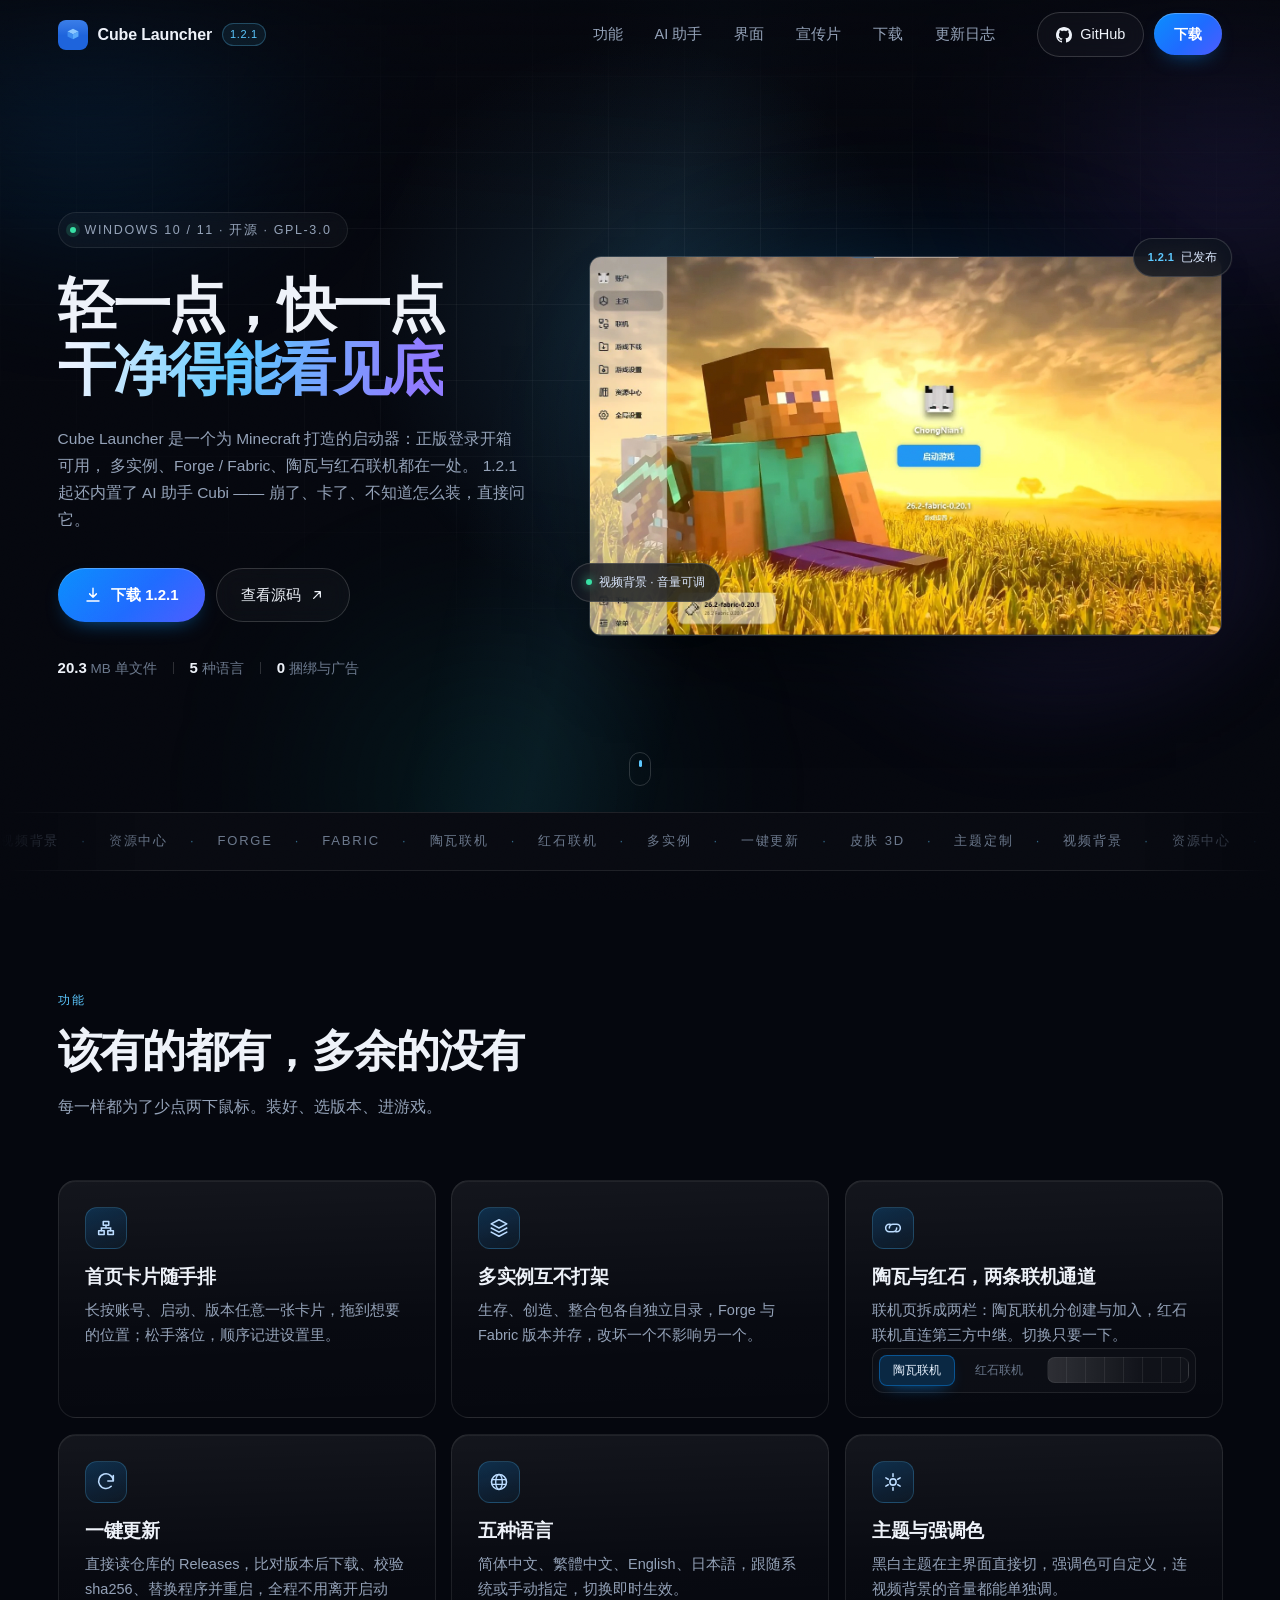
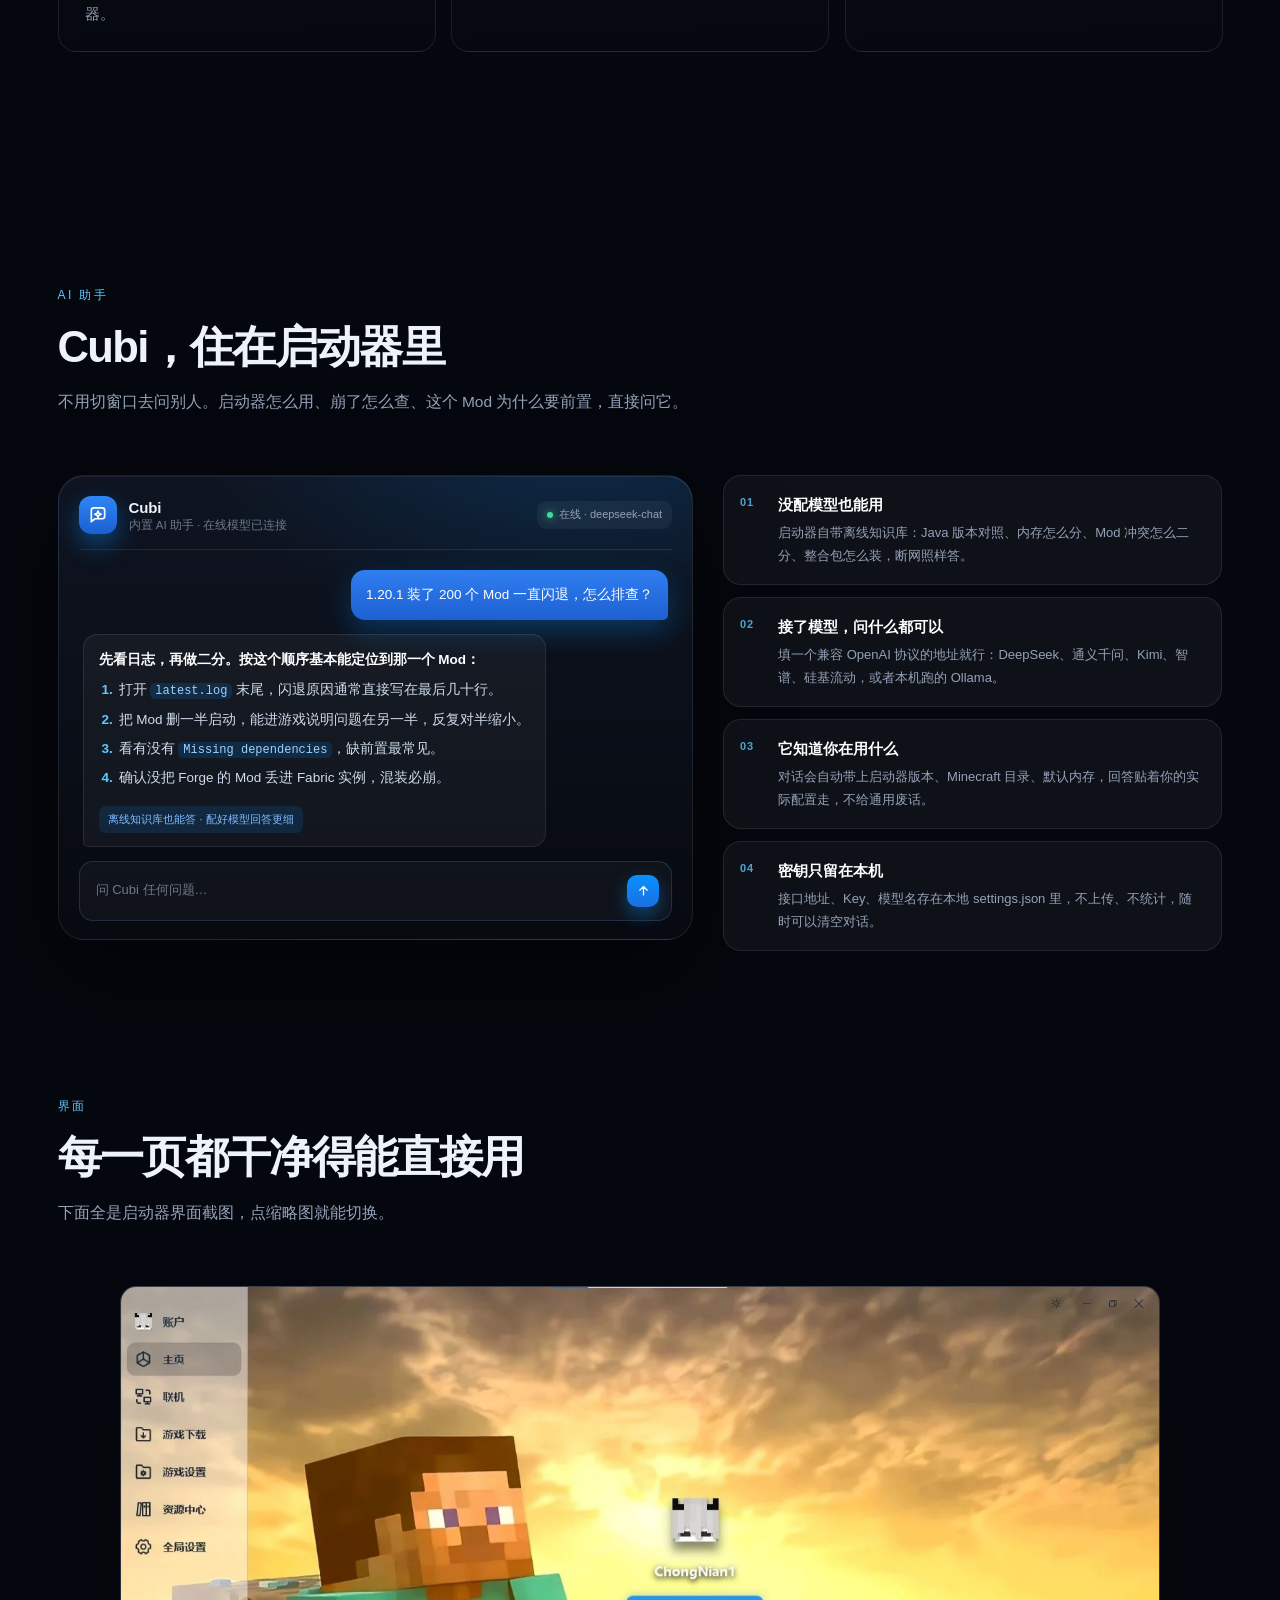
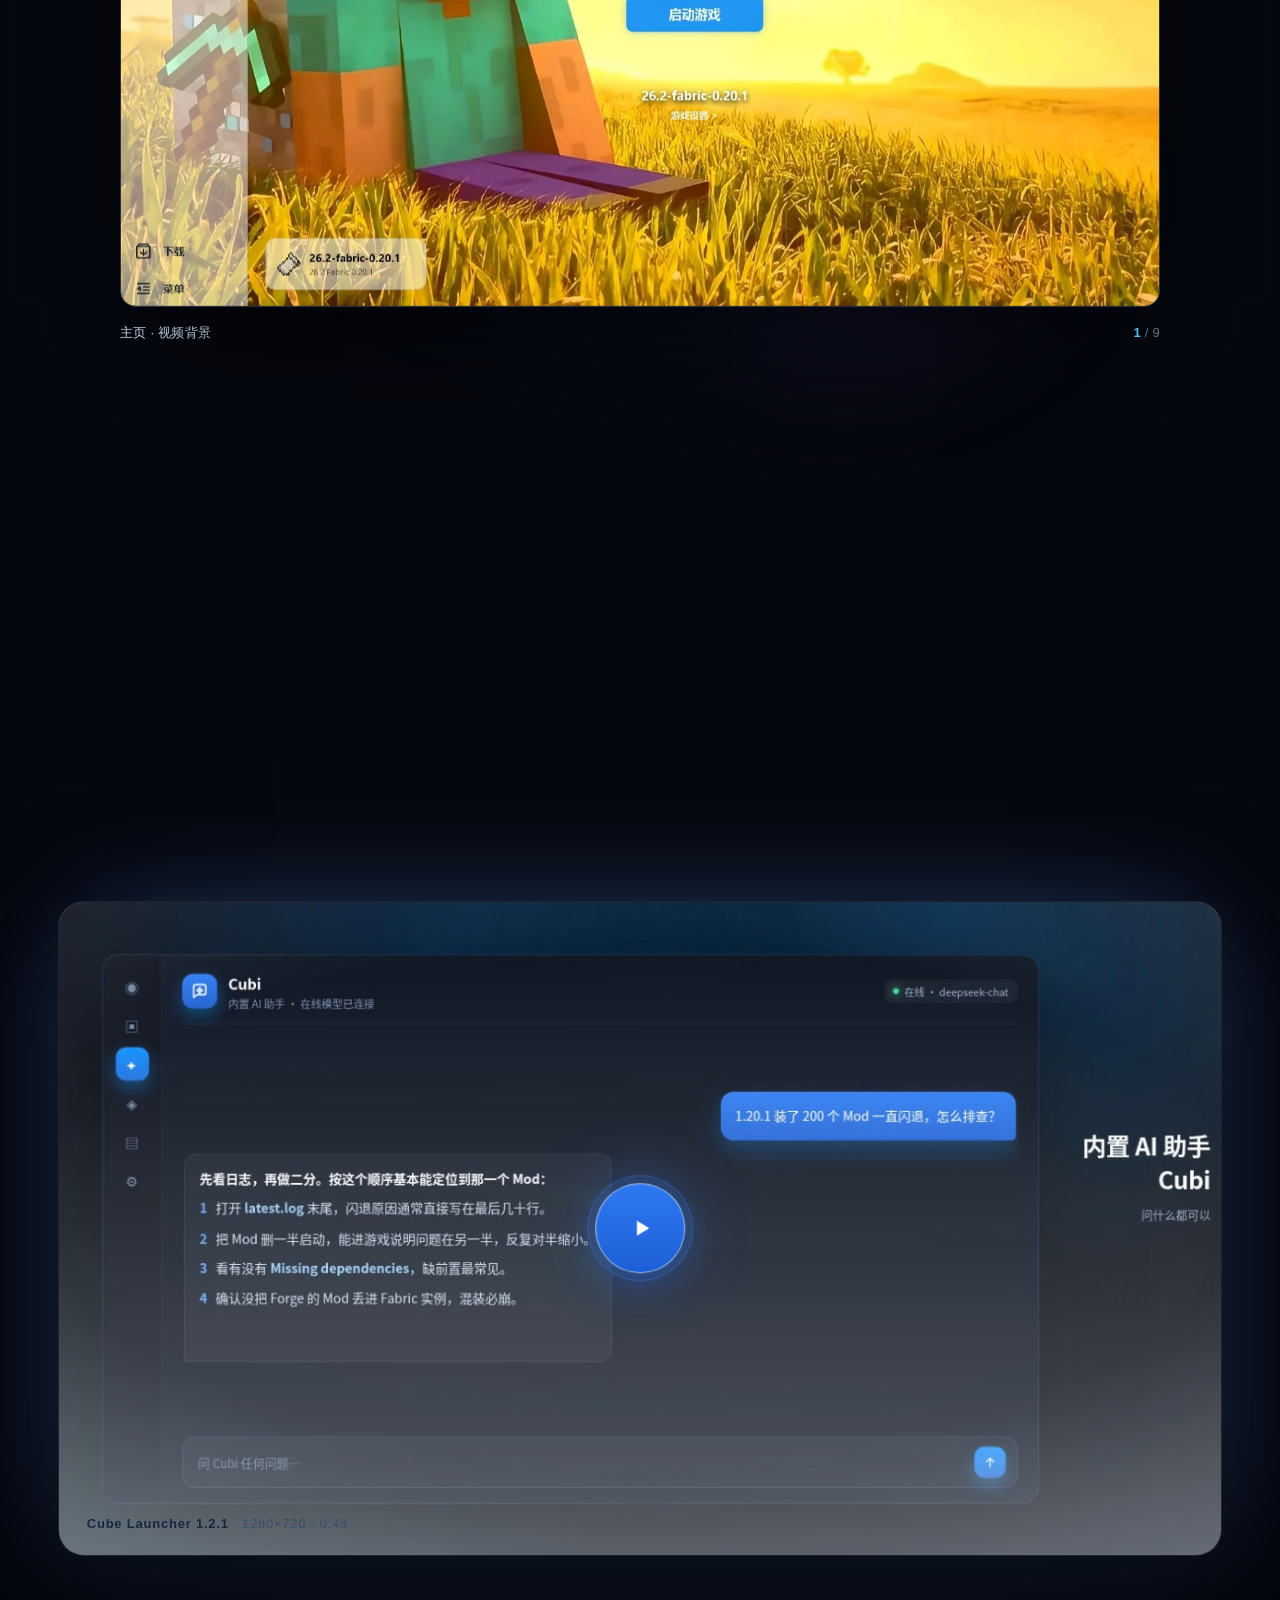
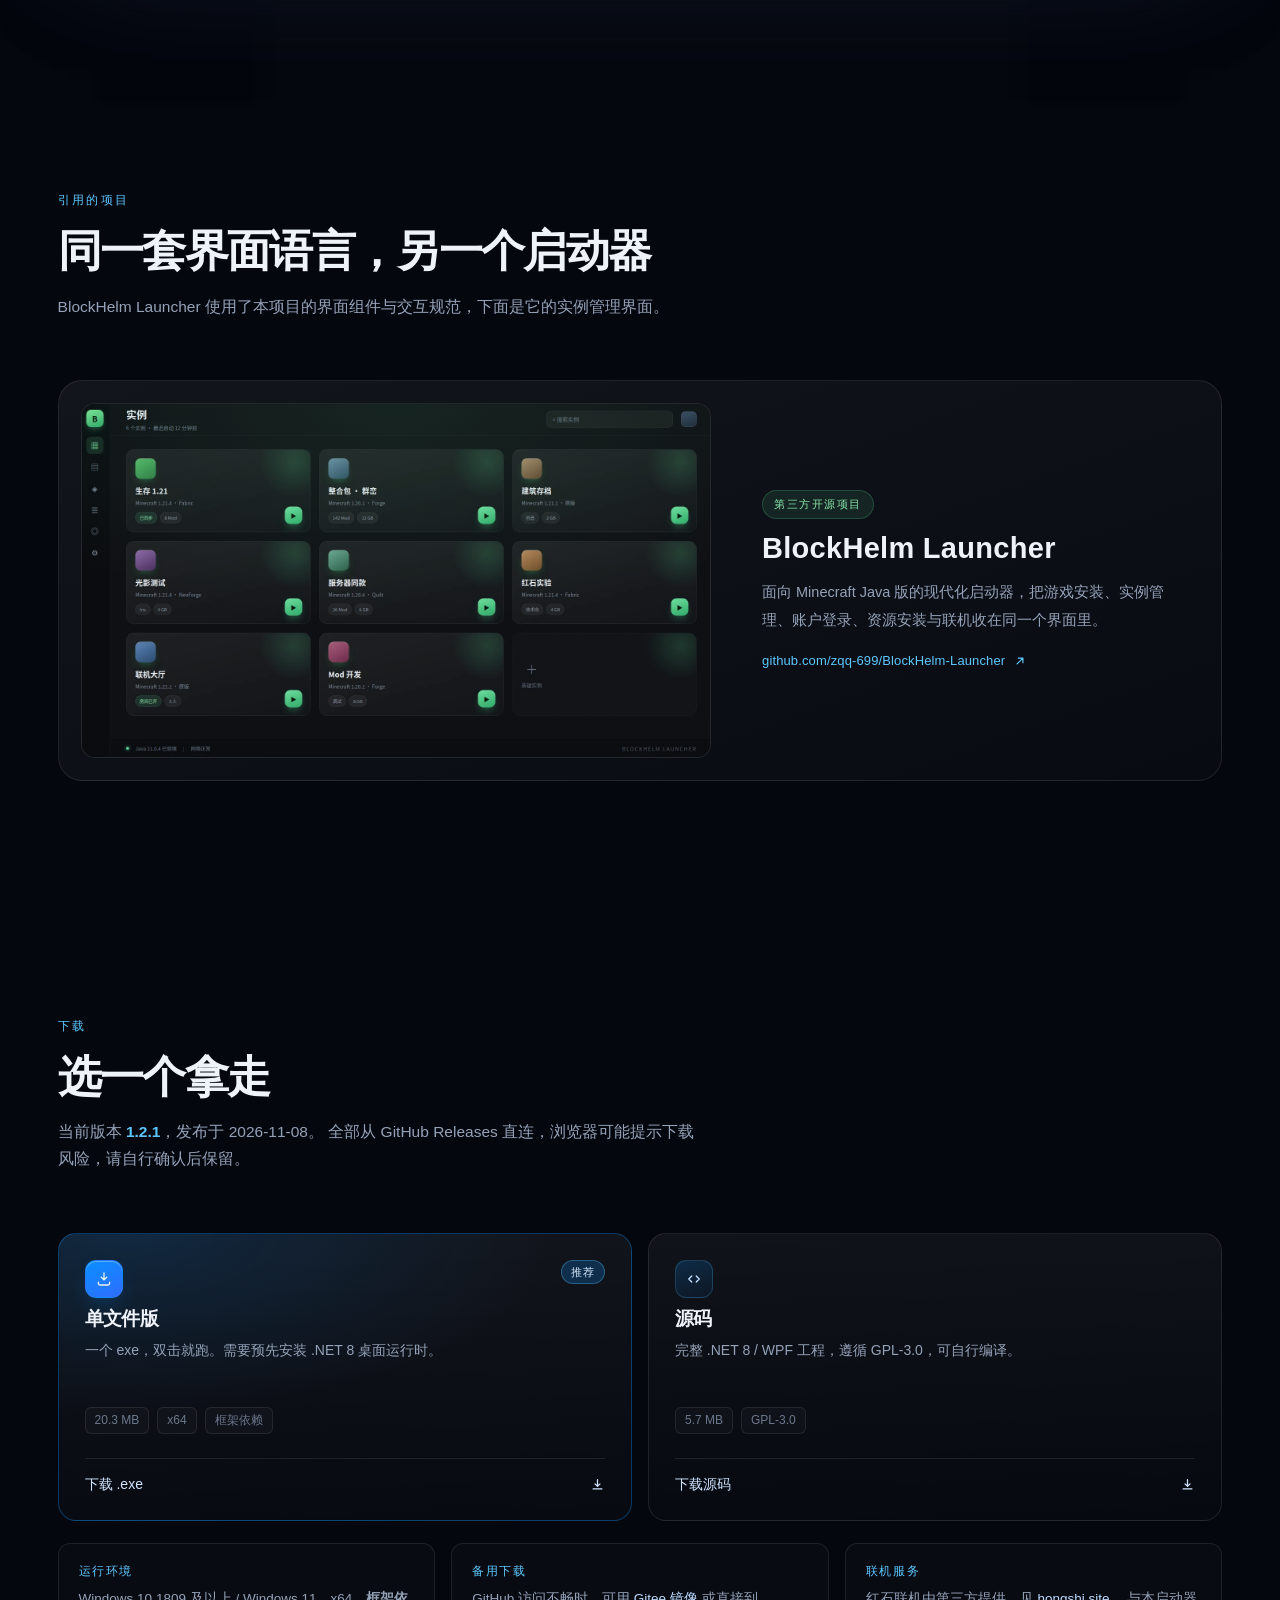
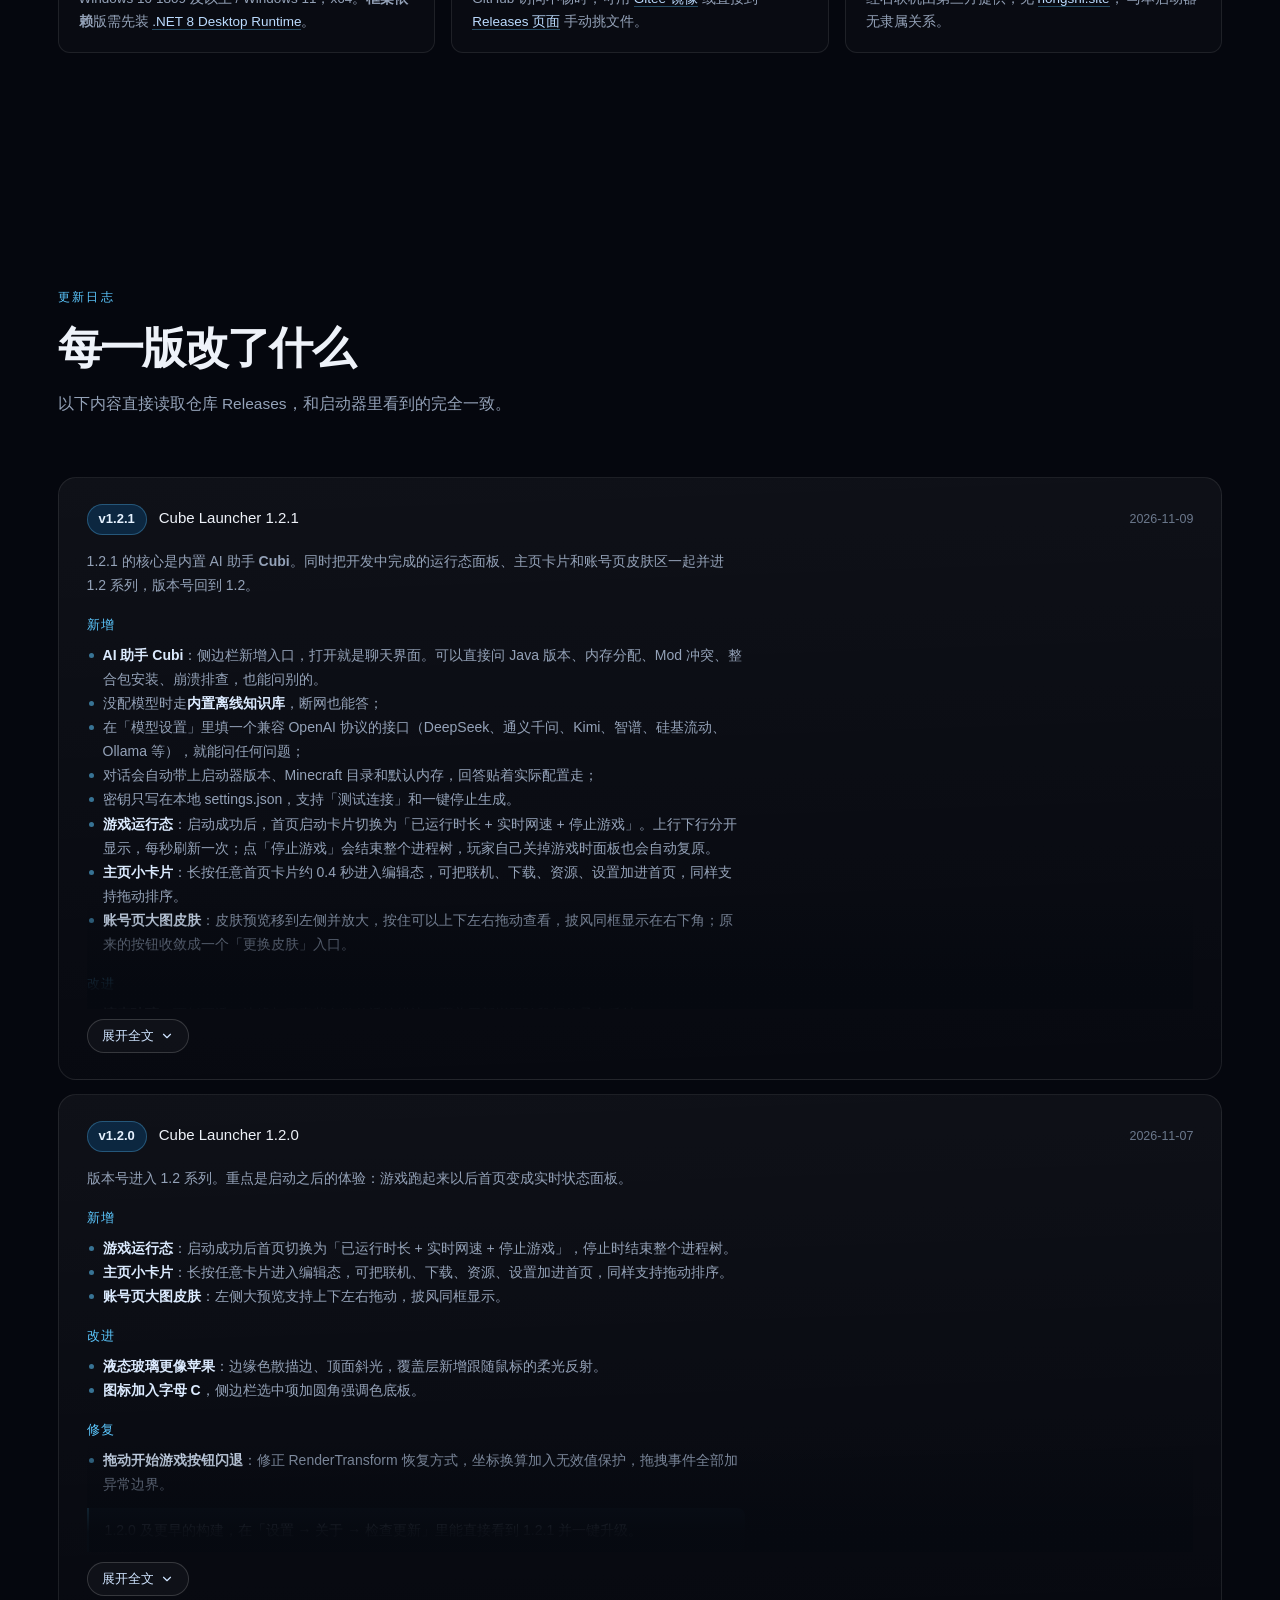
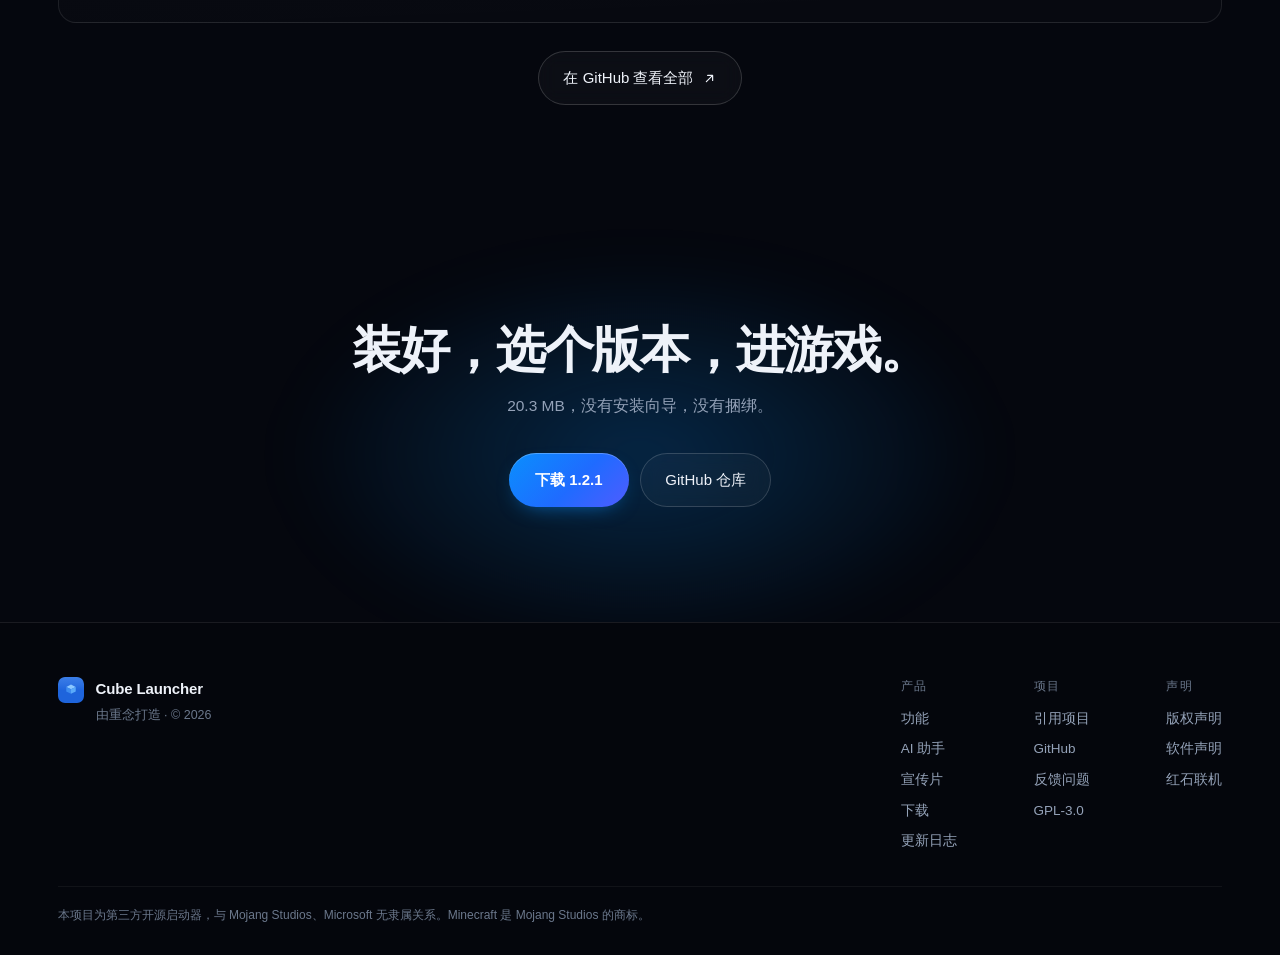
==== commit d7b82a15: "site: update index.html" ====
--- a/index.html
+++ b/index.html
@@ -4,10 +4,10 @@
 <meta charset="UTF-8" />
 <meta name="viewport" content="width=device-width, initial-scale=1" />
 <title>Cube Launcher — 轻量、干净的 Minecraft 启动器</title>
-<meta name="description" content="Cube Launcher 是一款为 Windows 打造的 Minecraft 启动器：正版登录开箱可用、多实例管理、Forge / Fabric、陶瓦与红石联机、视频背景与主题定制，开源且不捆绑。" />
+<meta name="description" content="Cube Launcher 是一款为 Windows 打造的 Minecraft 启动器：正版登录开箱可用、多实例管理、Forge / Fabric、陶瓦与红石联机，内置 AI 助手 Cubi 可以问任何问题，开源且不捆绑。" />
 <meta name="theme-color" content="#06080f" />
 <meta property="og:title" content="Cube Launcher" />
-<meta property="og:description" content="轻量、干净、开箱即用的 Minecraft 启动器。正版登录可用，多实例管理，陶瓦与红石联机。" />
+<meta property="og:description" content="轻量、干净、开箱即用的 Minecraft 启动器。正版登录可用，多实例管理，陶瓦与红石联机，内置 AI 助手 Cubi。" />
 <meta property="og:type" content="website" />
 <meta property="og:image" content="assets/og.jpg" />
 <meta name="twitter:card" content="summary_large_image" />
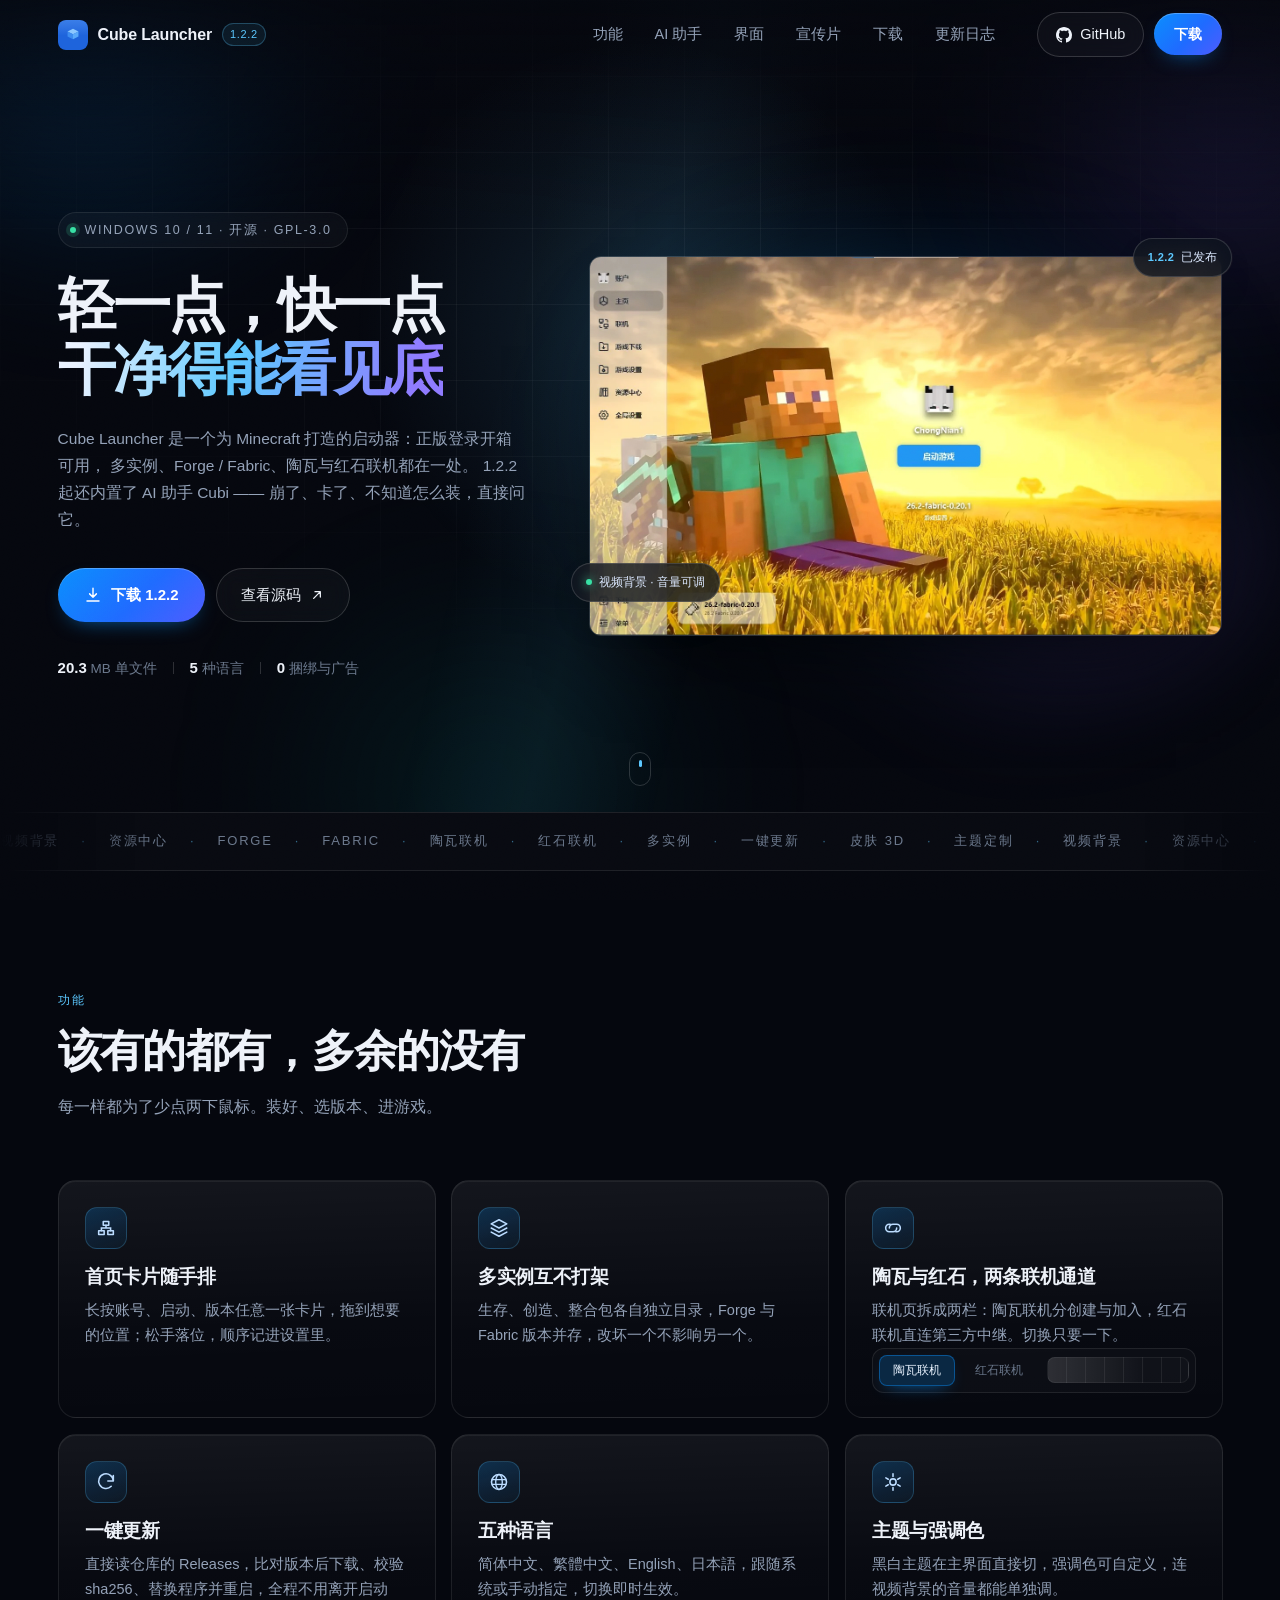
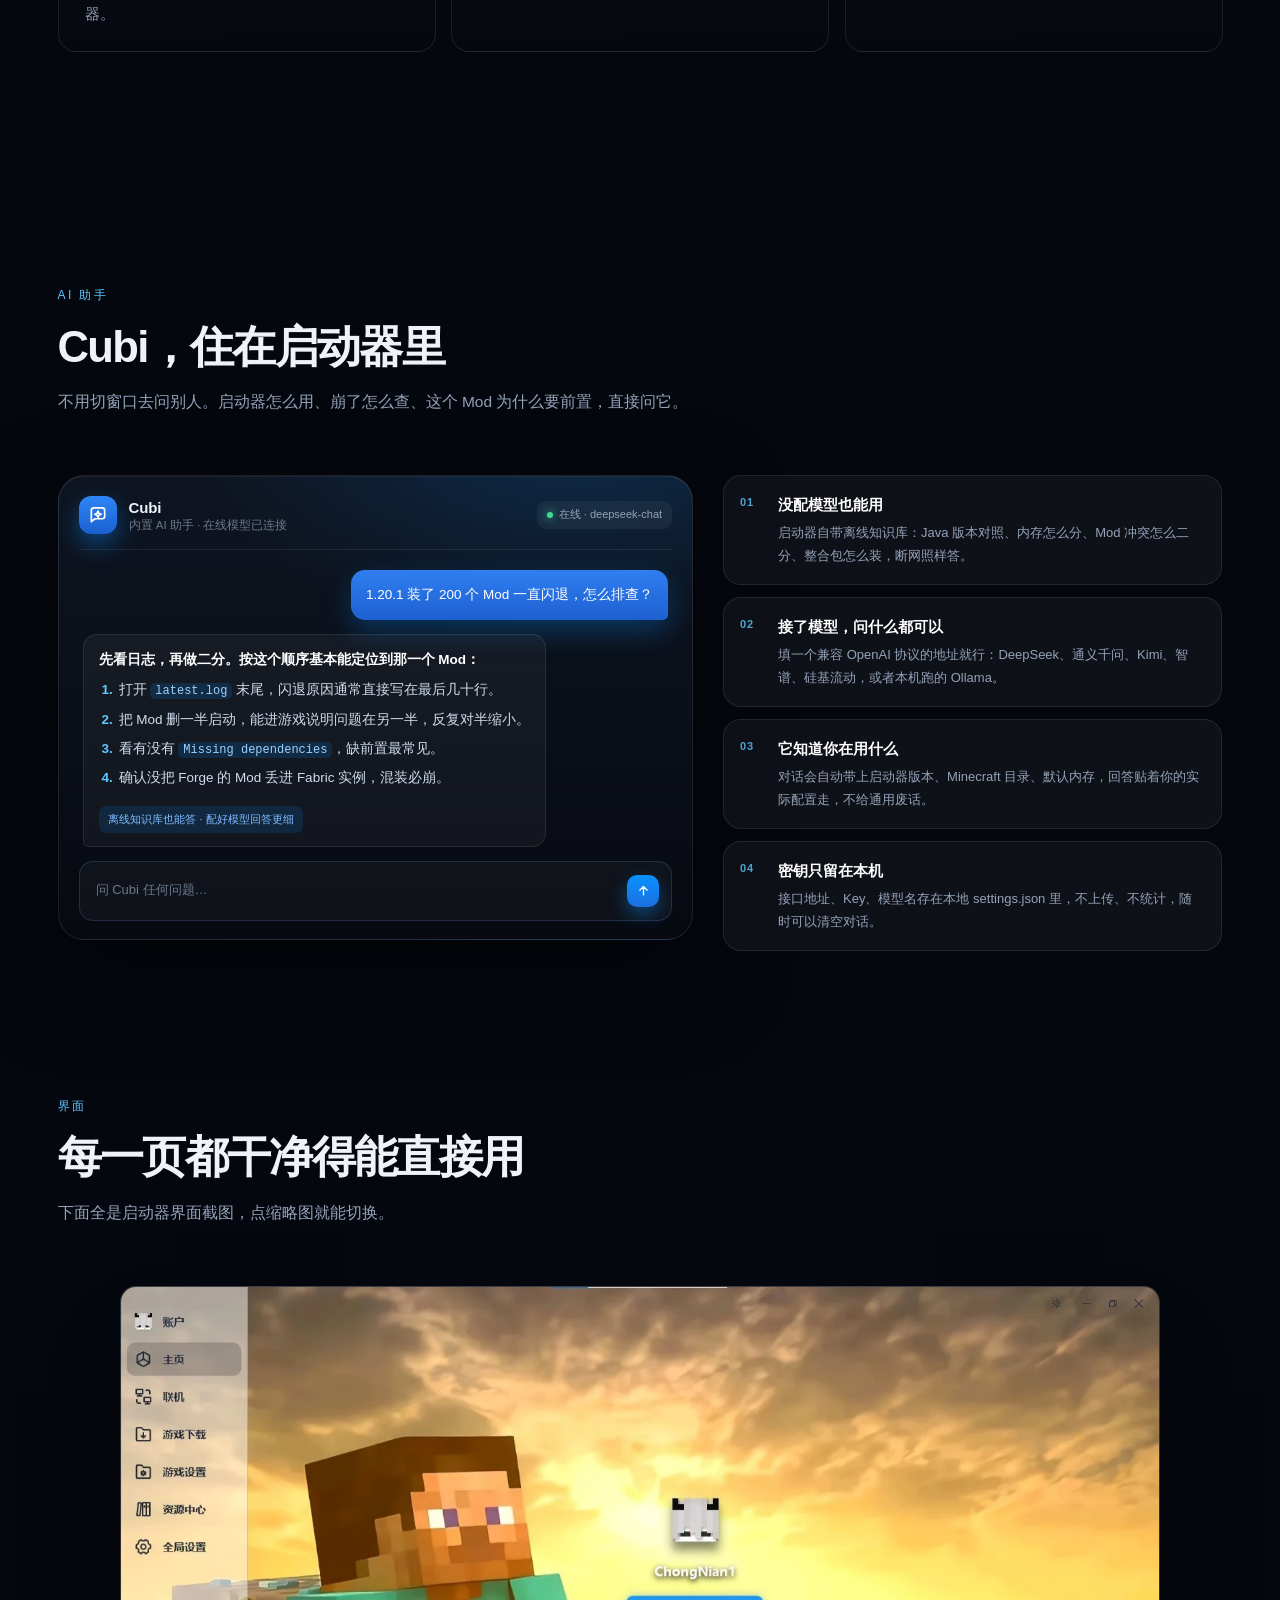
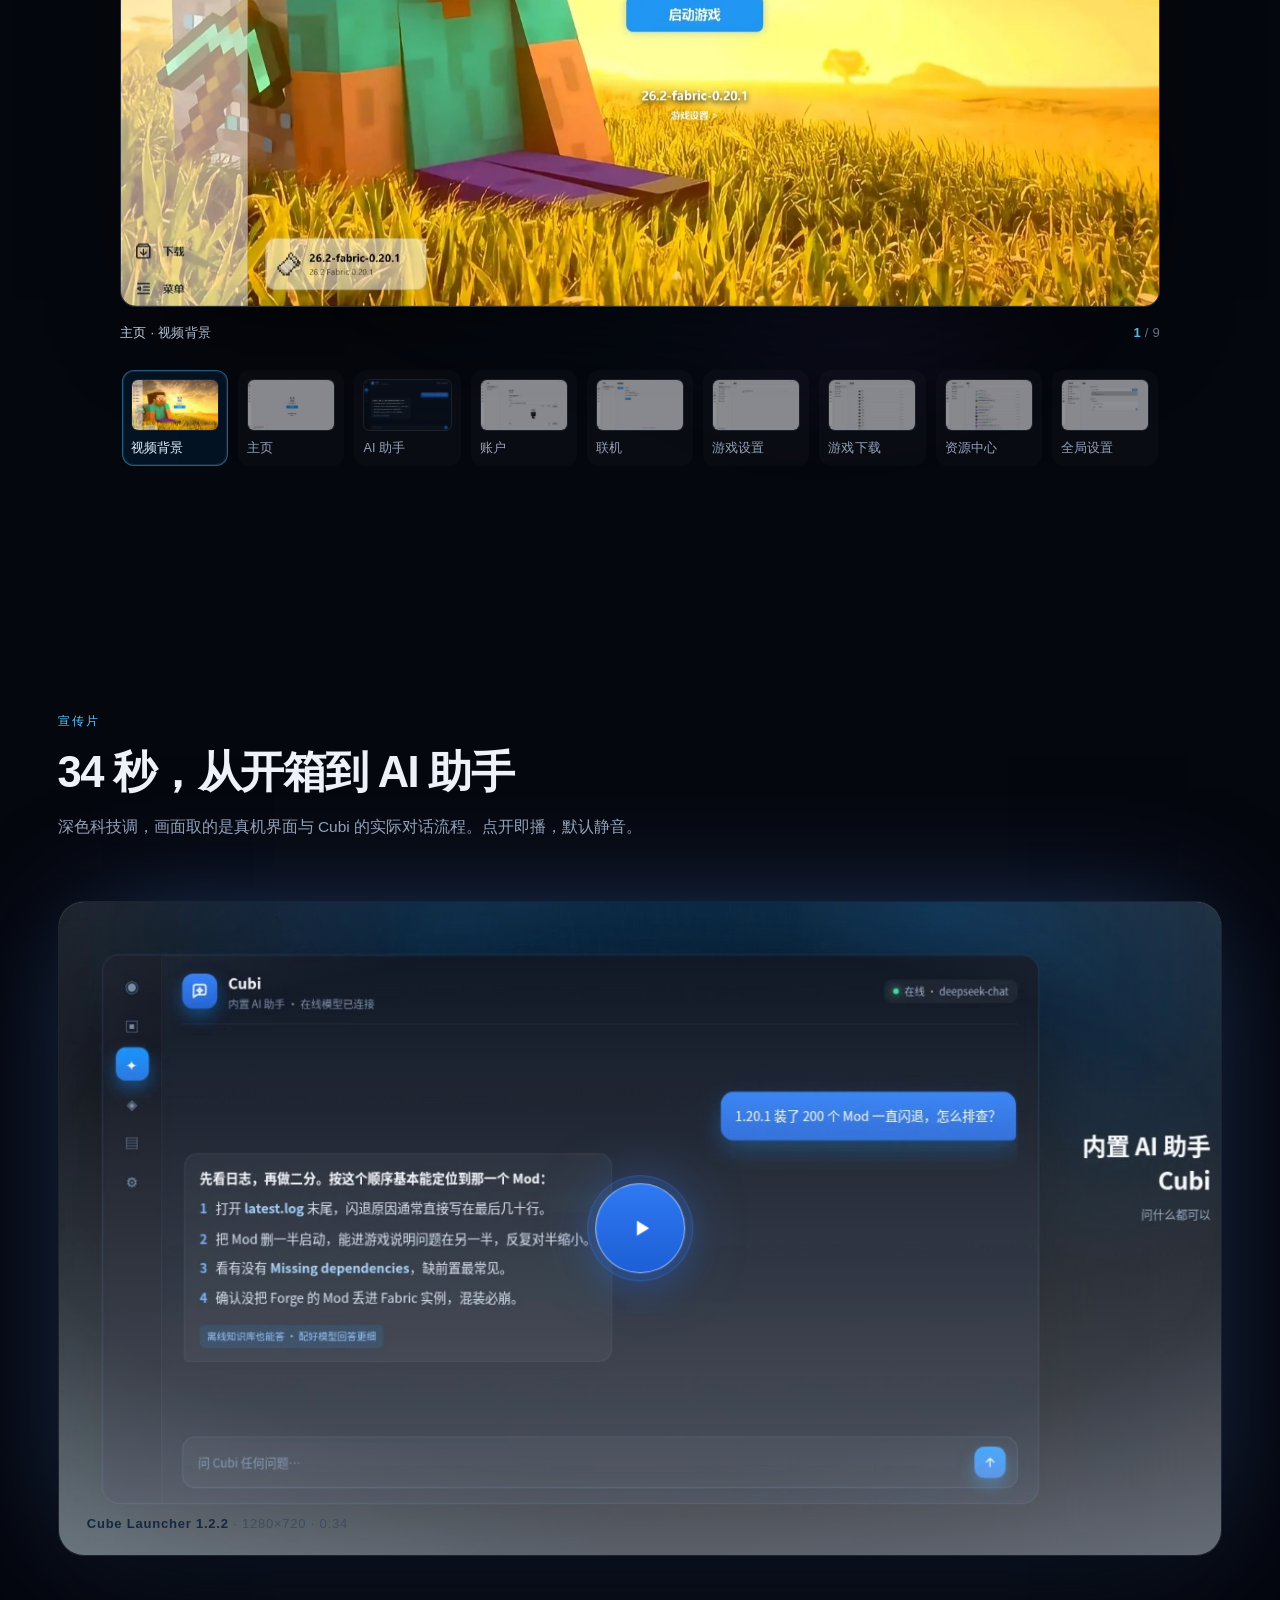
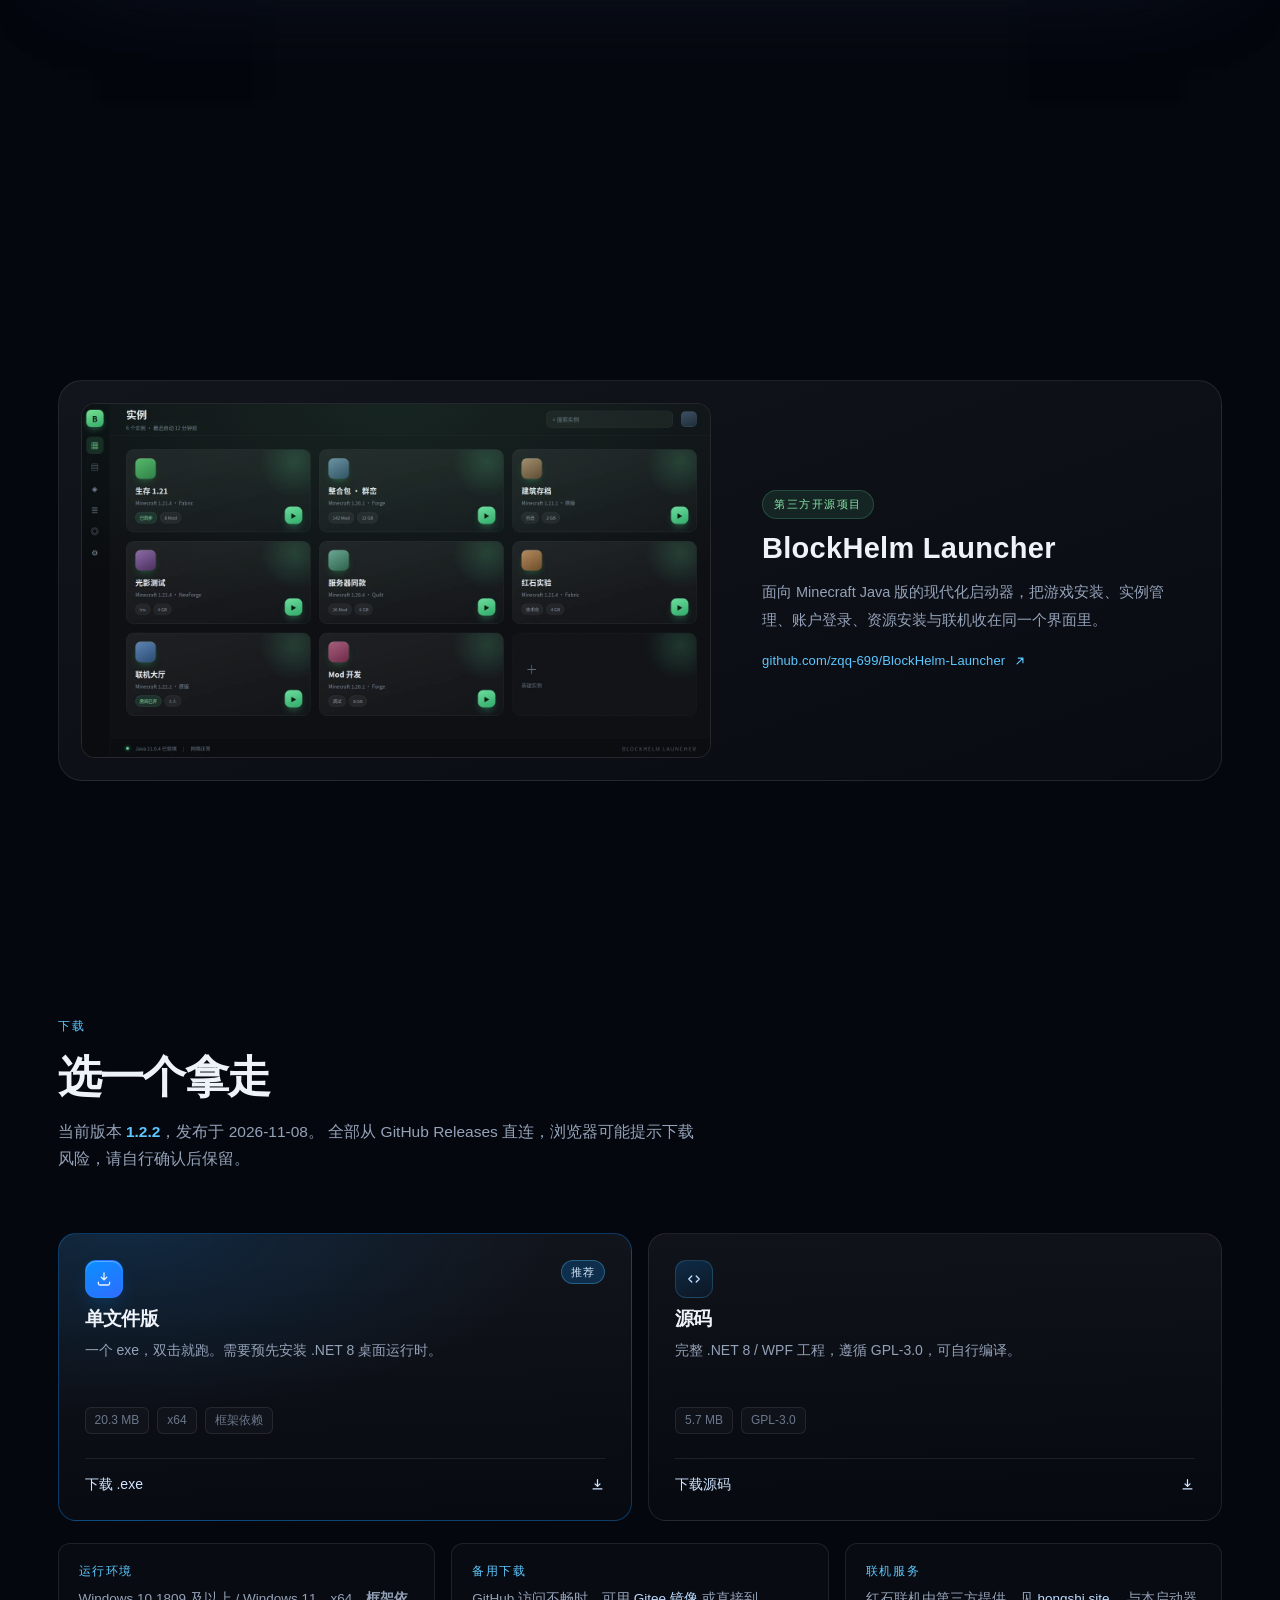
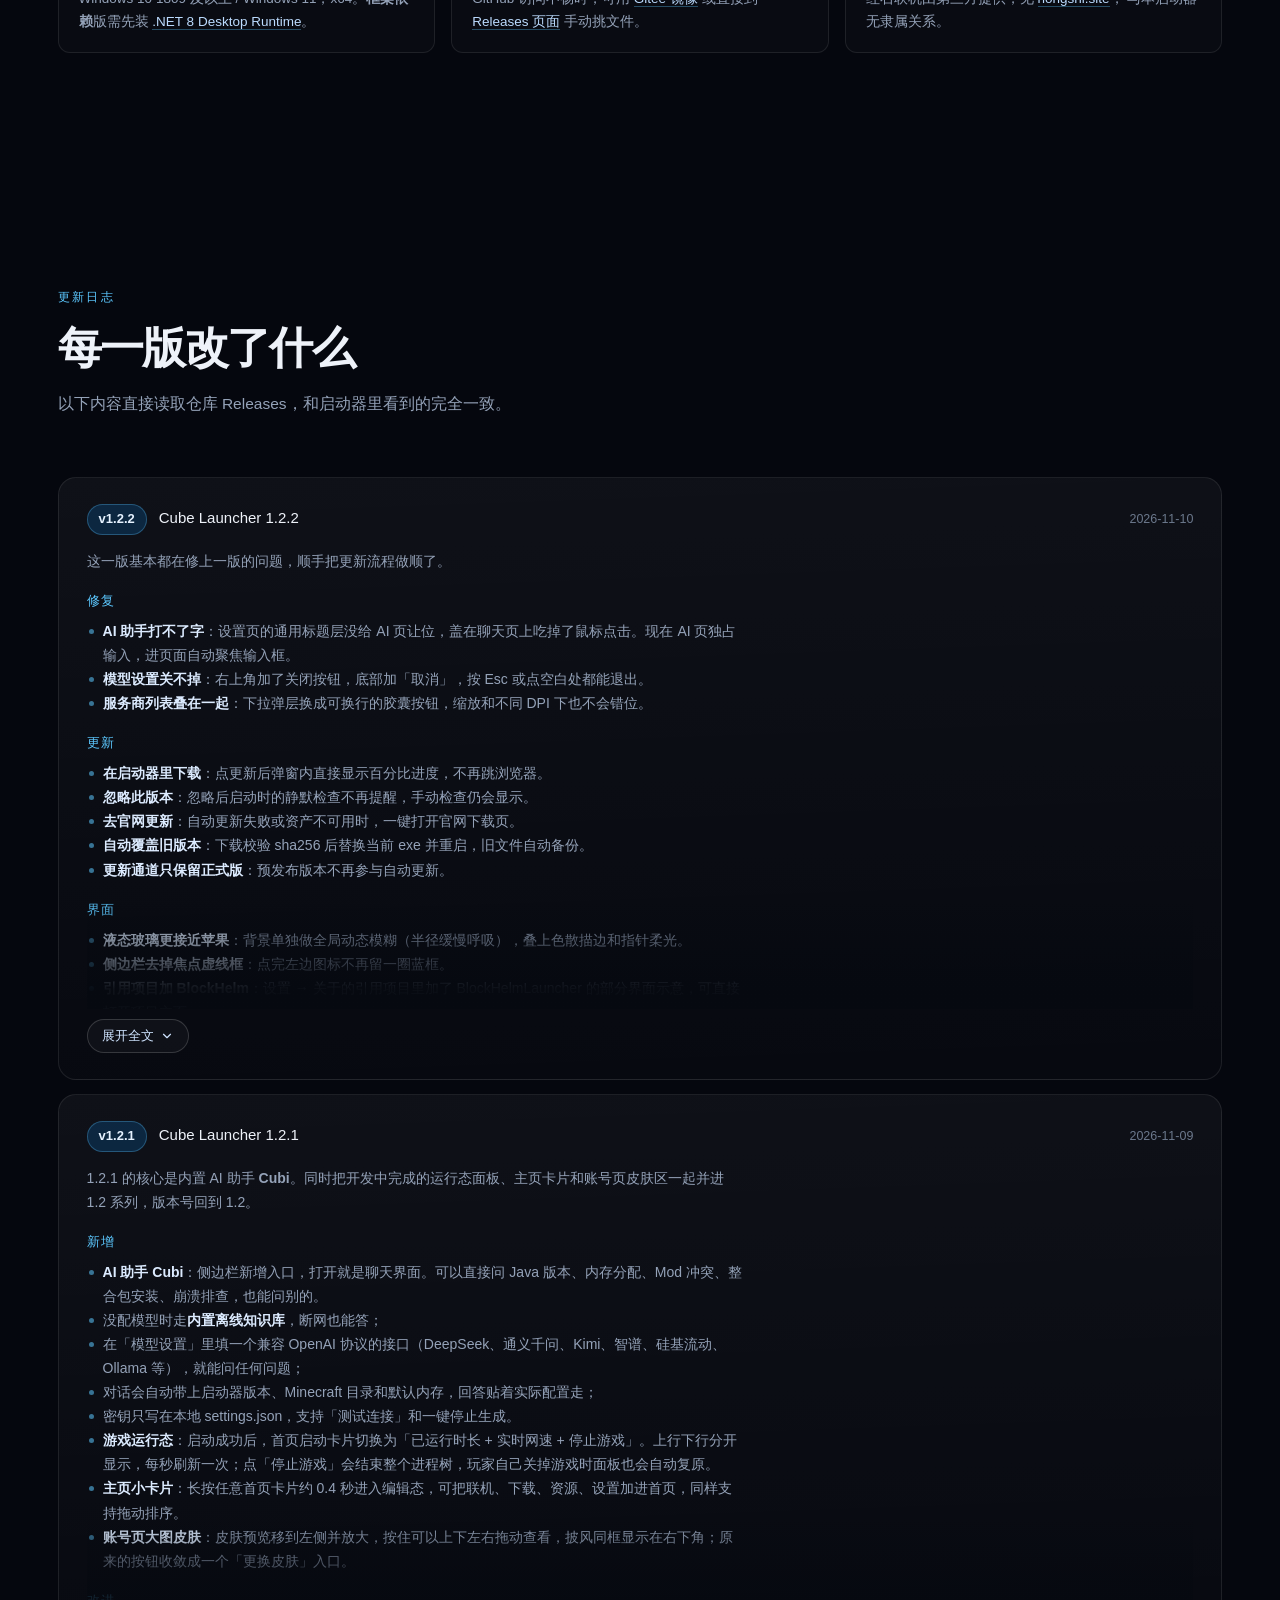
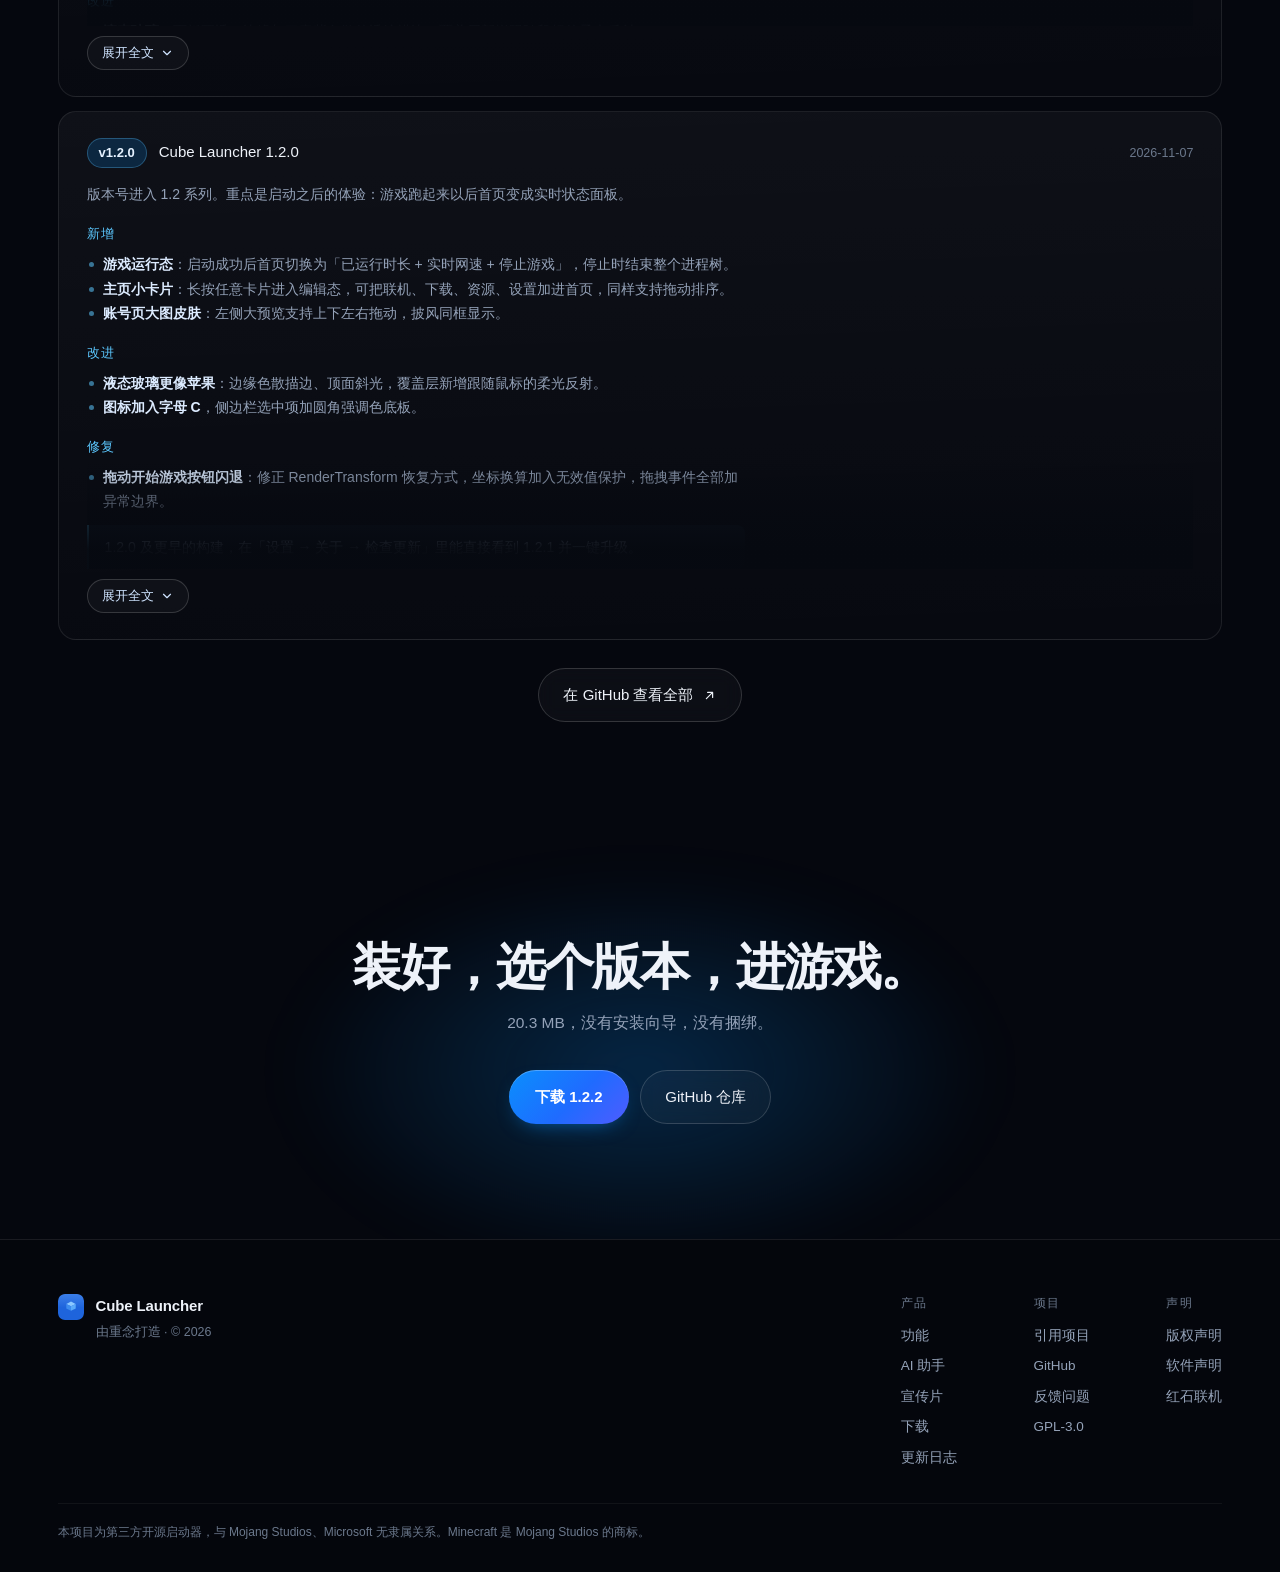
==== commit 7fc58c5c: "site: update index.html" ====
--- a/index.html
+++ b/index.html
@@ -25,7 +25,7 @@
     <a class="brand" href="#top" aria-label="Cube Launcher 首页">
       <img src="assets/icon.svg" alt="" width="30" height="30" />
       <span class="brand-text">Cube Launcher</span>
-      <span class="brand-tag">1.2.1</span>
+      <span class="brand-tag">1.2.2</span>
     </a>
 
     <nav class="nav-links" aria-label="主导航">
@@ -73,13 +73,13 @@
         <p class="lede reveal" style="--i:2">
           Cube Launcher 是一个为 Minecraft 打造的启动器：正版登录开箱可用，
           多实例、Forge / Fabric、陶瓦与红石联机都在一处。
-          1.2.1 起还内置了 AI 助手 Cubi —— 崩了、卡了、不知道怎么装，直接问它。
+          1.2.2 起还内置了 AI 助手 Cubi —— 崩了、卡了、不知道怎么装，直接问它。
         </p>
 
         <div class="cta-row reveal" style="--i:3">
           <a class="primary-btn" id="heroDownload" href="#download">
             <svg viewBox="0 0 24 24" width="18" height="18" aria-hidden="true"><path fill="none" stroke="currentColor" stroke-width="1.9" stroke-linecap="round" stroke-linejoin="round" d="M12 3v12m0 0 4.5-4.5M12 15l-4.5-4.5M4 20h16"/></svg>
-            下载 1.2.1
+            下载 1.2.2
           </a>
           <a class="ghost-btn large" href="https://github.com/cn0323/Cube-launcher" target="_blank" rel="noopener">
             查看源码
@@ -102,7 +102,7 @@
           <img class="shot-img" src="assets/screens/home-video.webp" width="1440" height="861"
                alt="Cube Launcher 主界面：视频背景上的启动按钮、账号与版本卡片" />
           <div class="float-chip chip-a"><span class="chip-dot"></span> 视频背景 · 音量可调</div>
-          <div class="float-chip chip-b"><b>1.2.1</b> 已发布</div>
+          <div class="float-chip chip-b"><b>1.2.2</b> 已发布</div>
         </div>
       </div>
     </div>
@@ -346,7 +346,7 @@
   <section class="section film-section" id="film">
     <div class="section-head">
       <span class="kicker reveal">宣传片</span>
-      <h2 class="reveal" style="--i:1">43 秒，从开箱到 AI 助手</h2>
+      <h2 class="reveal" style="--i:1">34 秒，从开箱到 AI 助手</h2>
       <p class="section-sub reveal" style="--i:2">
         深色科技调，画面取的是真机界面与 Cubi 的实际对话流程。点开即播，默认静音。
       </p>
@@ -358,7 +358,7 @@
       <span class="play-orb" aria-hidden="true">
         <svg viewBox="0 0 24 24" width="26" height="26"><path fill="currentColor" d="M8 5.1v13.8L19.4 12z"/></svg>
       </span>
-      <span class="film-meta"><b>Cube Launcher 1.2.1</b> · 1280×720 · 0:43</span>
+      <span class="film-meta"><b>Cube Launcher 1.2.2</b> · 1280×720 · 0:34</span>
       <span class="film-sheen" aria-hidden="true"></span>
     </button>
   </section>
@@ -398,7 +398,7 @@
       <span class="kicker reveal">下载</span>
       <h2 class="reveal" style="--i:1">选一个拿走</h2>
       <p class="section-sub reveal" style="--i:2">
-        当前版本 <b class="accent">1.2.1</b>，发布于 <span id="releaseDate">2026-11-08</span>。
+        当前版本 <b class="accent">1.2.2</b>，发布于 <span id="releaseDate">2026-11-08</span>。
         全部从 GitHub Releases 直连，浏览器可能提示下载风险，请自行确认后保留。
       </p>
     </div>
@@ -422,7 +422,7 @@
       </a>
 
       <a class="dl-card reveal" style="--i:1"
-         href="https://github.com/cn0323/Cube-launcher/releases/latest/download/CubeLauncher-1.2.1-source.zip"
+         href="https://github.com/cn0323/Cube-launcher/releases/latest/download/CubeLauncher-1.2.2-source.zip"
          data-sheen>
         <div class="dl-top">
           <span class="dl-ico">
@@ -489,7 +489,7 @@
     <h2 class="reveal">装好，选个版本，进游戏。</h2>
     <p class="reveal" style="--i:1">20.3 MB，没有安装向导，没有捆绑。</p>
     <div class="cta-row center reveal" style="--i:2">
-      <a class="primary-btn" href="https://github.com/cn0323/Cube-launcher/releases/latest/download/CubeLauncher_x64.exe">下载 1.2.1</a>
+      <a class="primary-btn" href="https://github.com/cn0323/Cube-launcher/releases/latest/download/CubeLauncher_x64.exe">下载 1.2.2</a>
       <a class="ghost-btn large" href="https://github.com/cn0323/Cube-launcher" target="_blank" rel="noopener">GitHub 仓库</a>
     </div>
   </section>
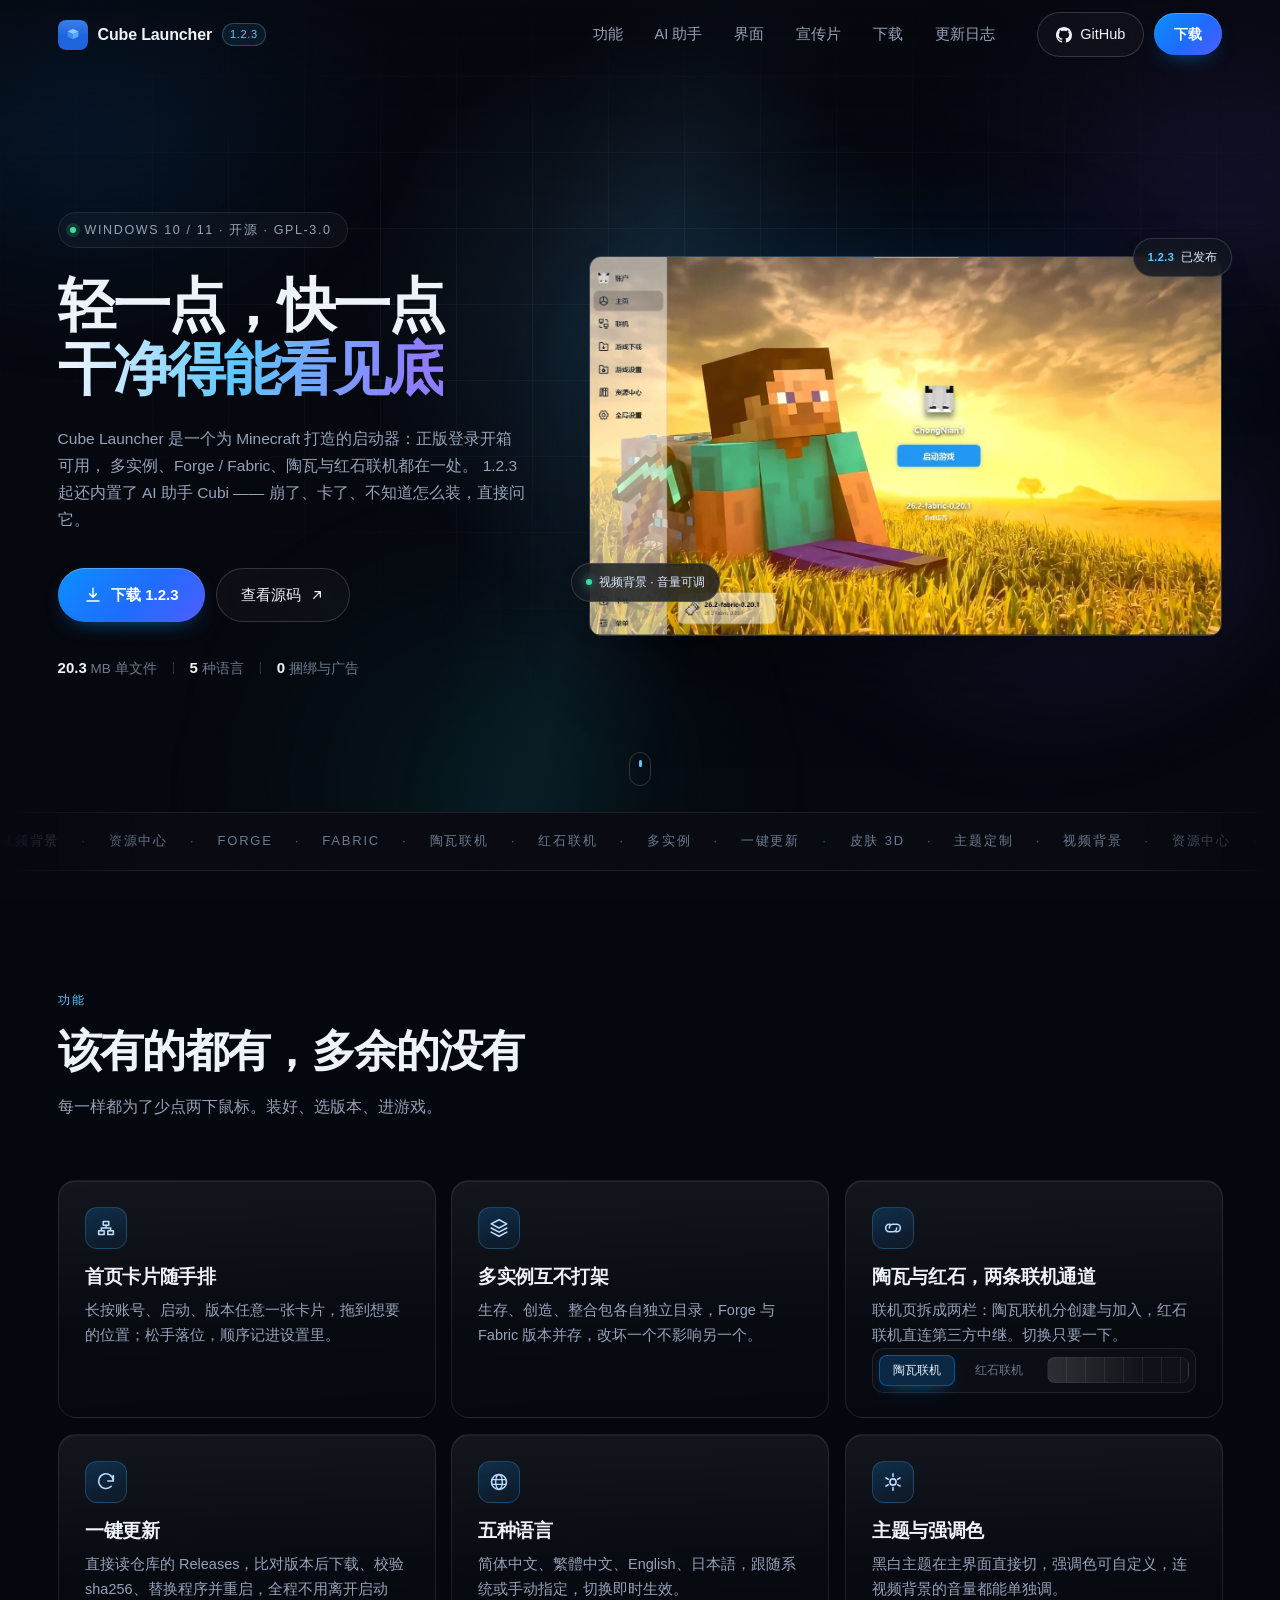
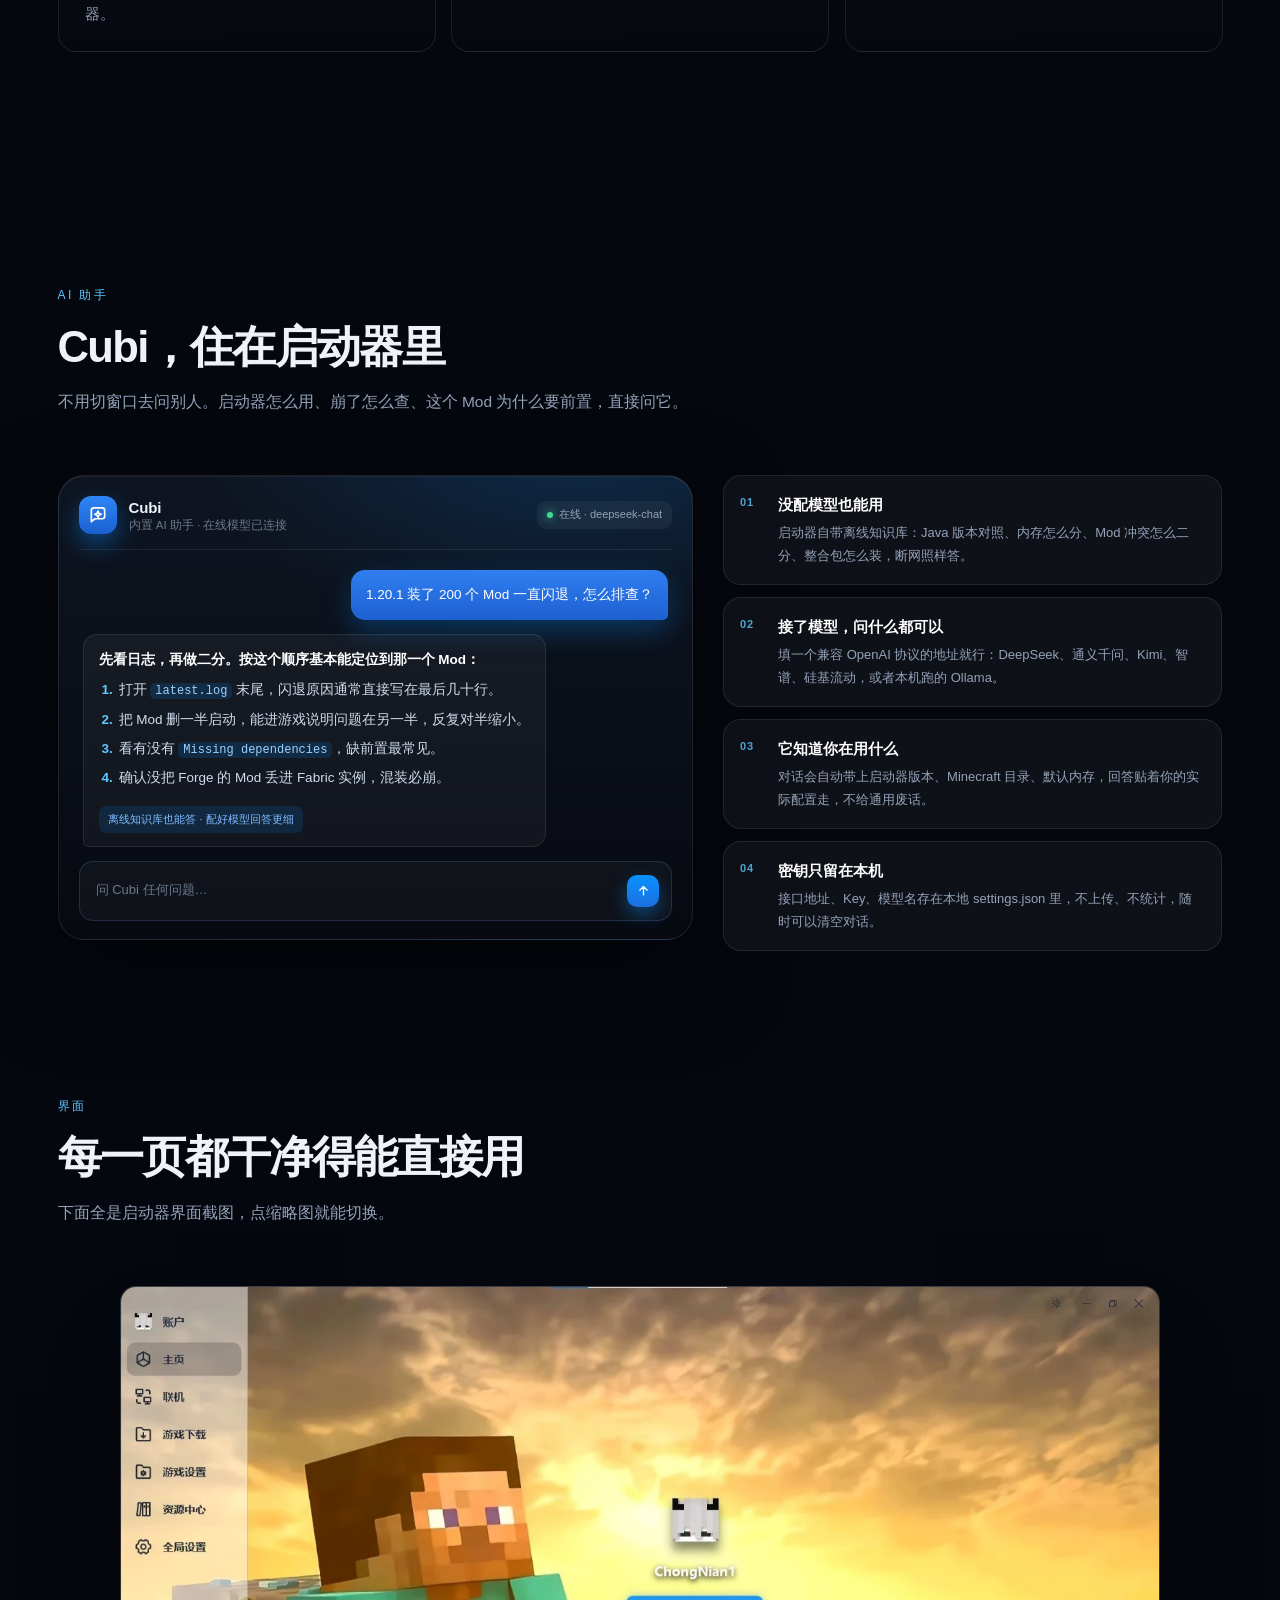
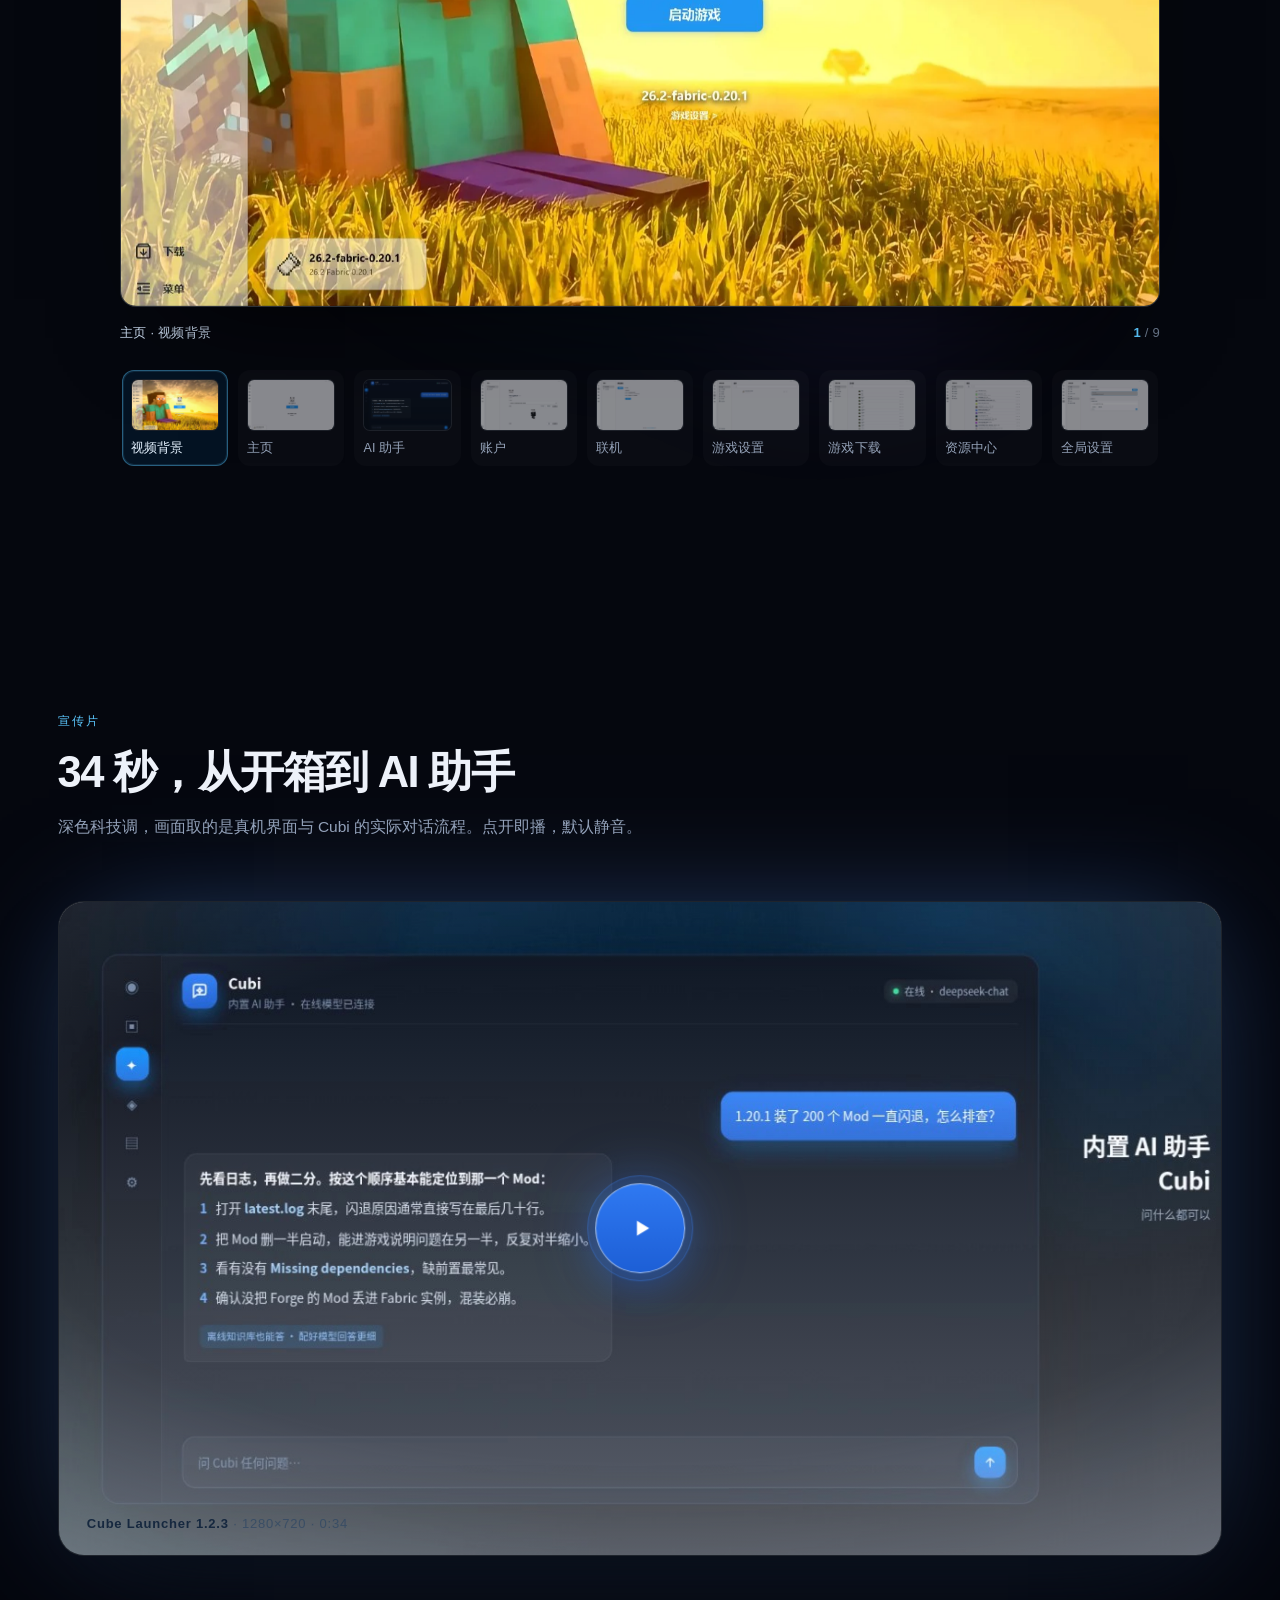
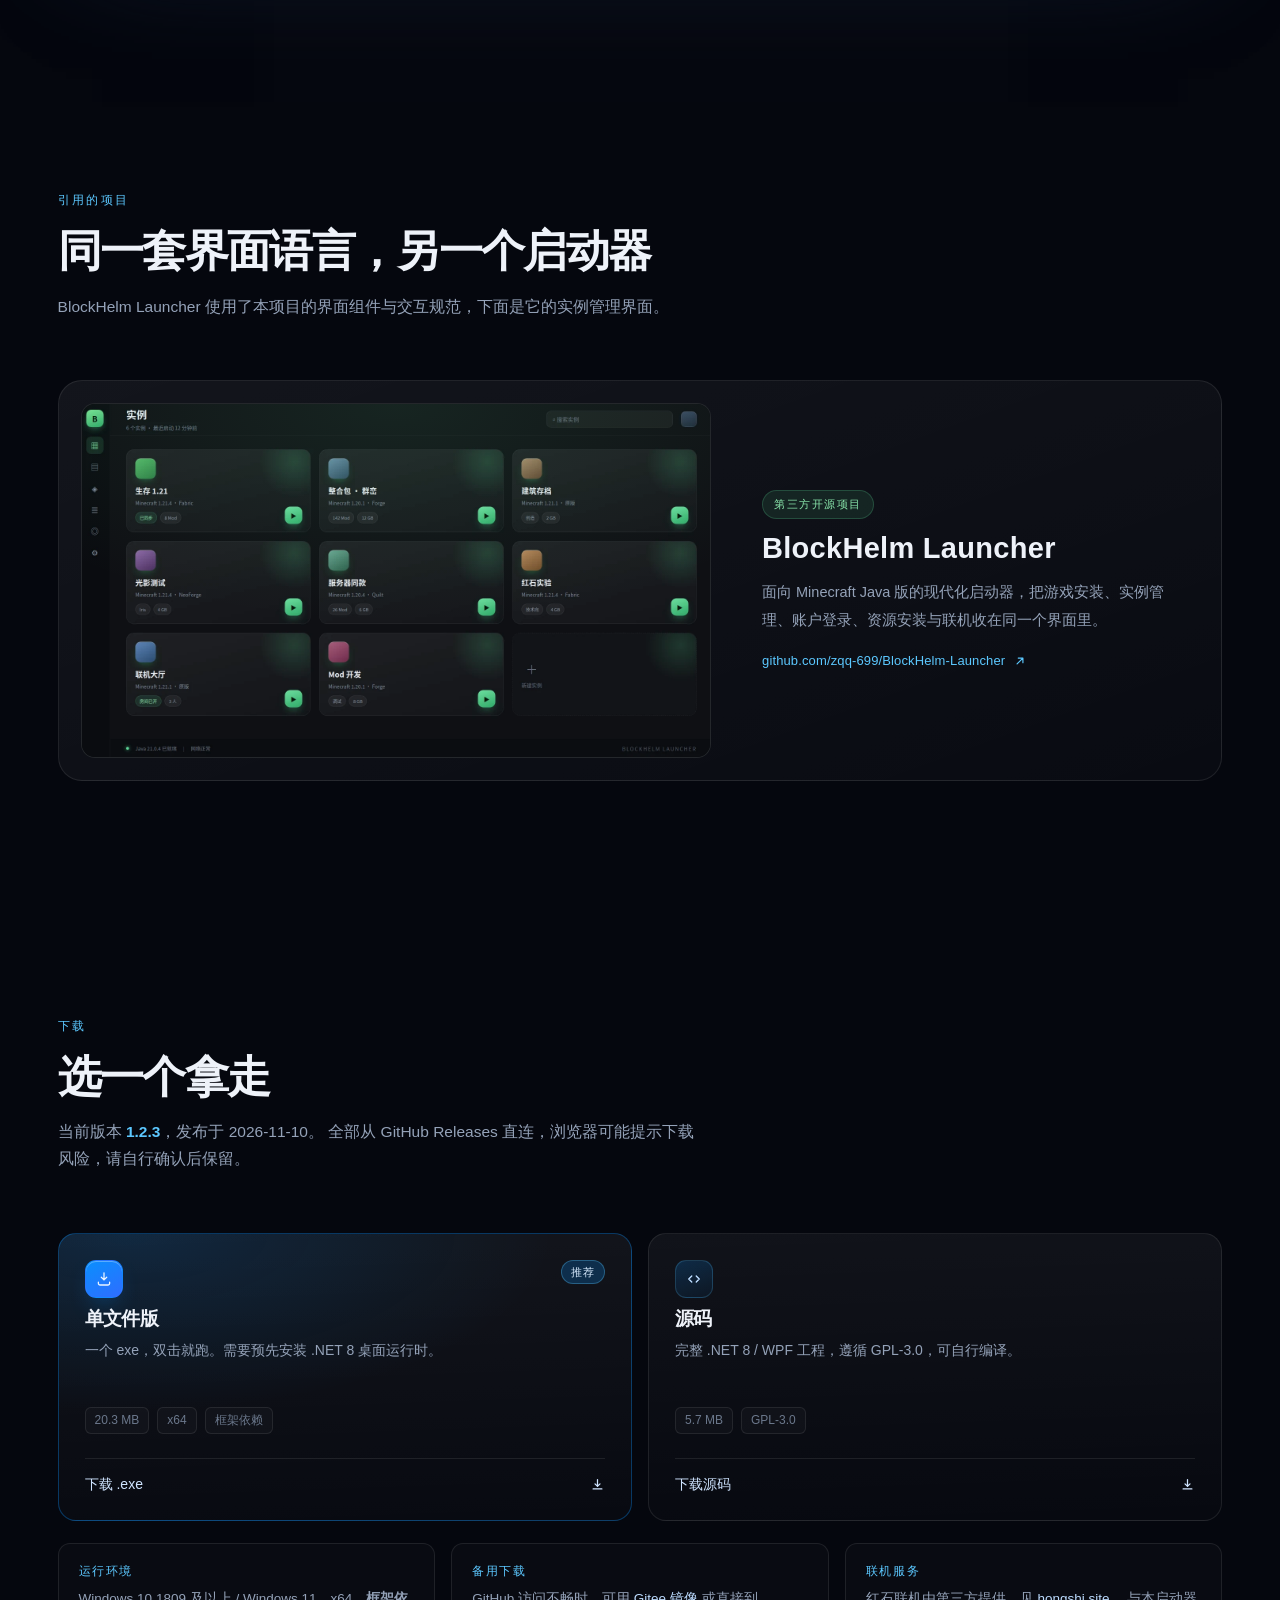
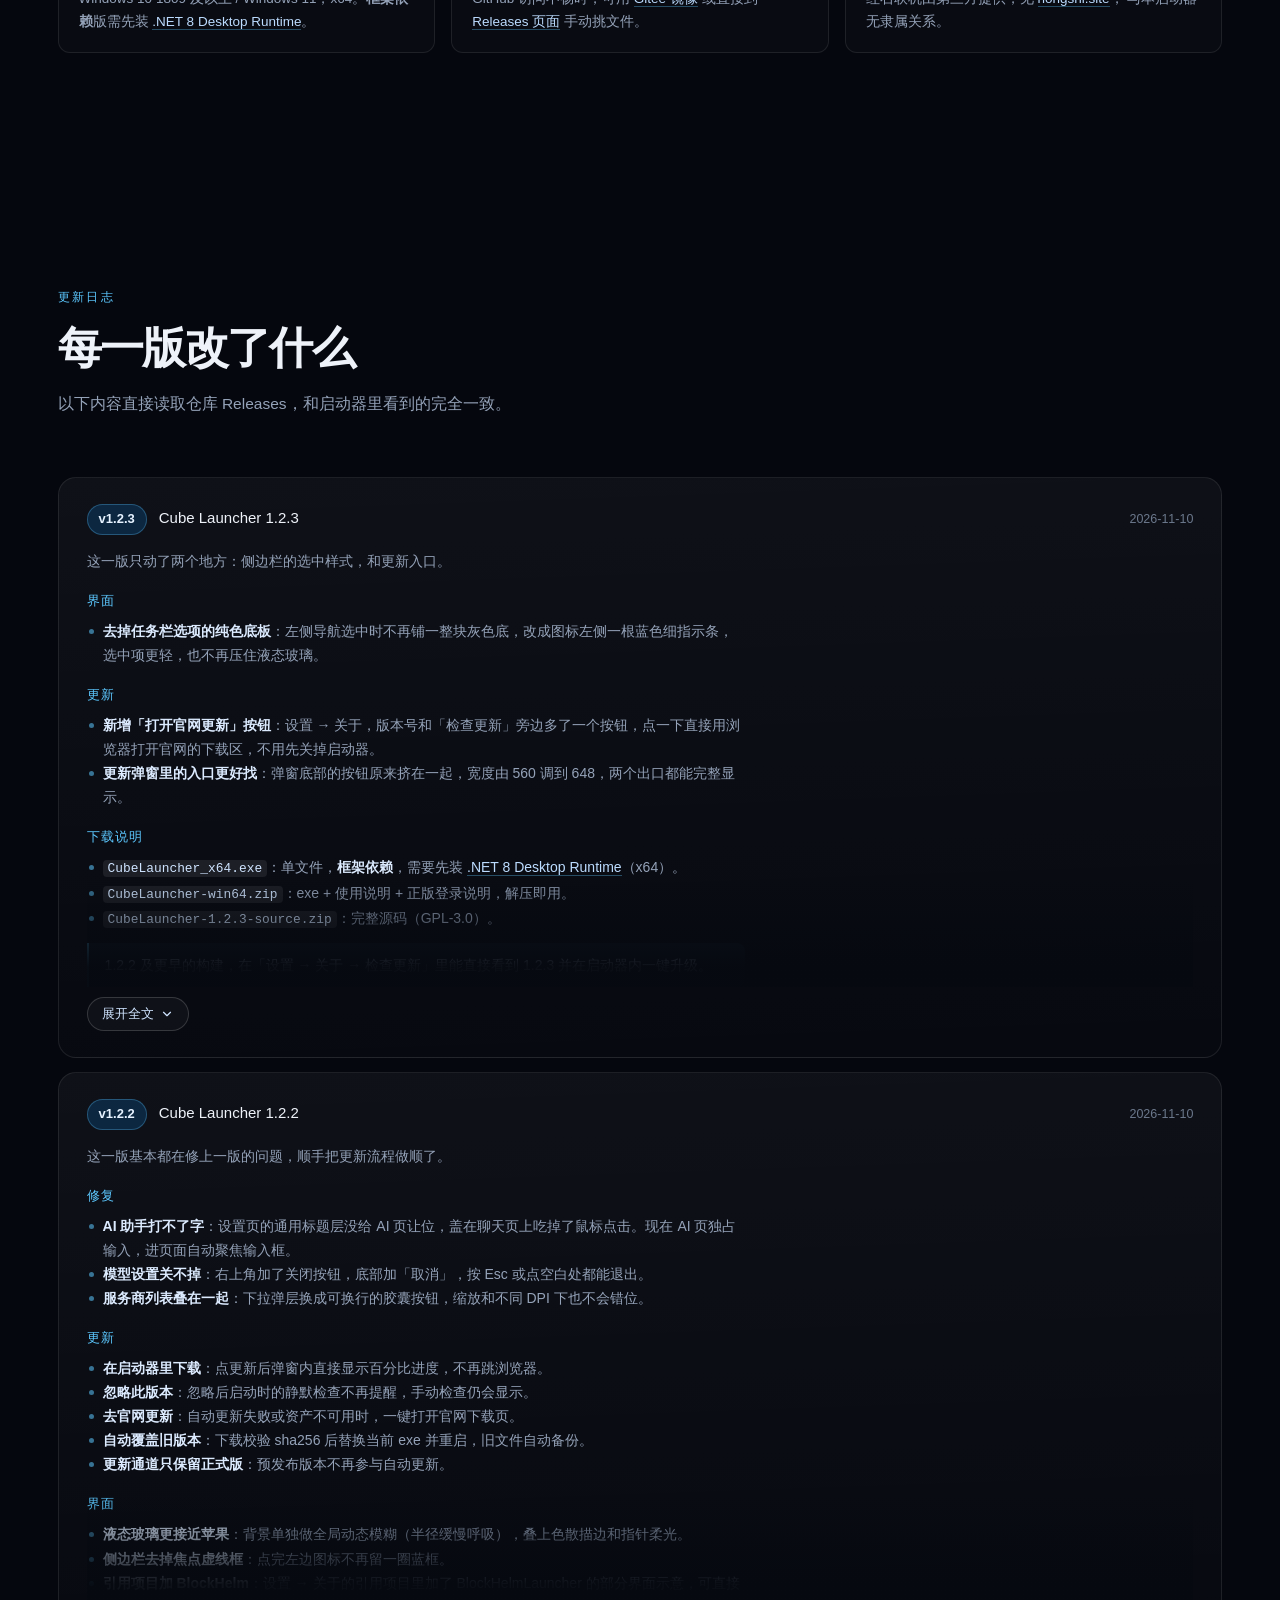
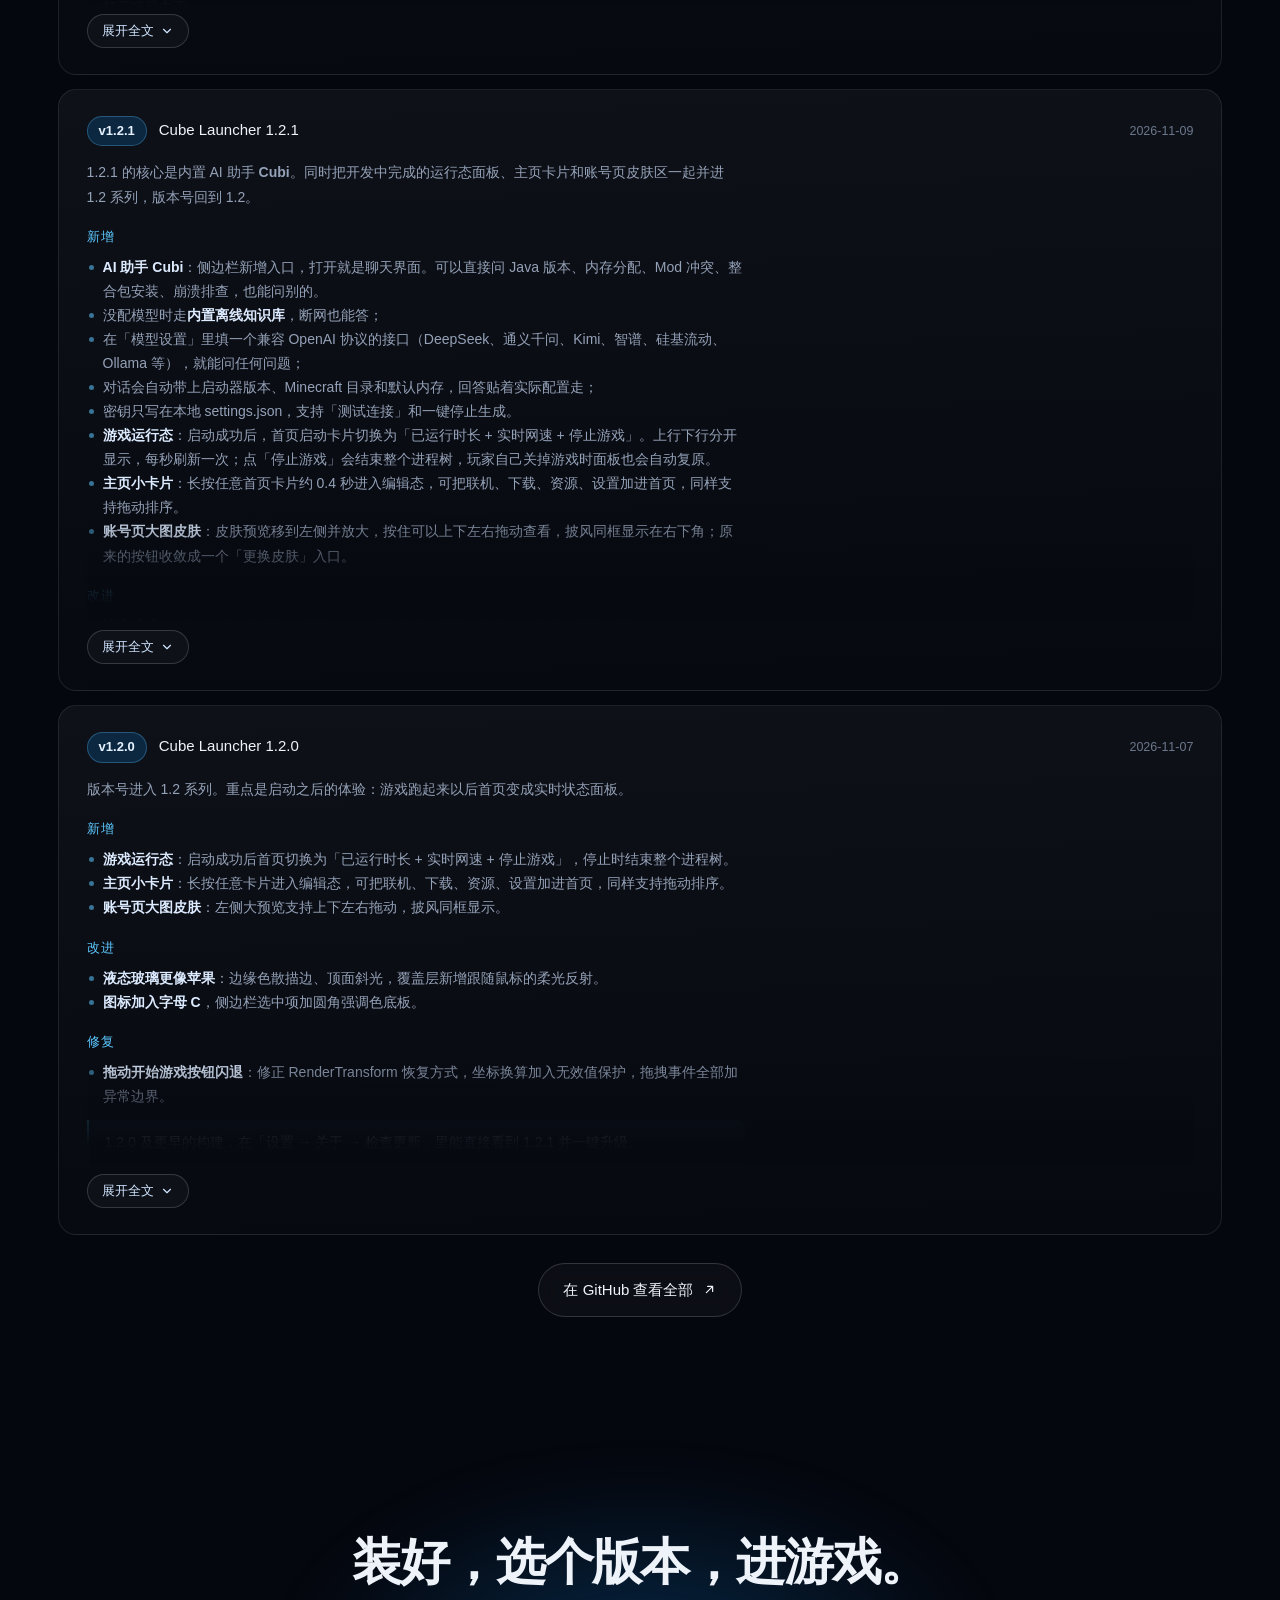
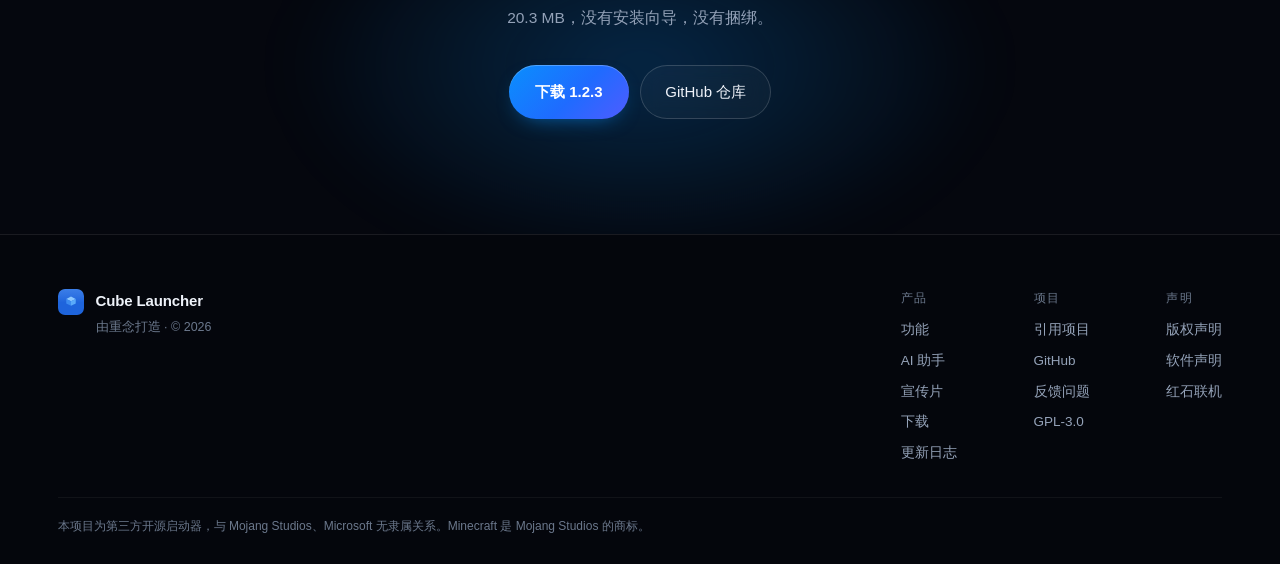
==== commit 7dcd944a: "site: update index.html" ====
--- a/index.html
+++ b/index.html
@@ -25,7 +25,7 @@
     <a class="brand" href="#top" aria-label="Cube Launcher 首页">
       <img src="assets/icon.svg" alt="" width="30" height="30" />
       <span class="brand-text">Cube Launcher</span>
-      <span class="brand-tag">1.2.2</span>
+      <span class="brand-tag">1.2.3</span>
     </a>
 
     <nav class="nav-links" aria-label="主导航">
@@ -73,13 +73,13 @@
         <p class="lede reveal" style="--i:2">
           Cube Launcher 是一个为 Minecraft 打造的启动器：正版登录开箱可用，
           多实例、Forge / Fabric、陶瓦与红石联机都在一处。
-          1.2.2 起还内置了 AI 助手 Cubi —— 崩了、卡了、不知道怎么装，直接问它。
+          1.2.3 起还内置了 AI 助手 Cubi —— 崩了、卡了、不知道怎么装，直接问它。
         </p>
 
         <div class="cta-row reveal" style="--i:3">
           <a class="primary-btn" id="heroDownload" href="#download">
             <svg viewBox="0 0 24 24" width="18" height="18" aria-hidden="true"><path fill="none" stroke="currentColor" stroke-width="1.9" stroke-linecap="round" stroke-linejoin="round" d="M12 3v12m0 0 4.5-4.5M12 15l-4.5-4.5M4 20h16"/></svg>
-            下载 1.2.2
+            下载 1.2.3
           </a>
           <a class="ghost-btn large" href="https://github.com/cn0323/Cube-launcher" target="_blank" rel="noopener">
             查看源码
@@ -102,7 +102,7 @@
           <img class="shot-img" src="assets/screens/home-video.webp" width="1440" height="861"
                alt="Cube Launcher 主界面：视频背景上的启动按钮、账号与版本卡片" />
           <div class="float-chip chip-a"><span class="chip-dot"></span> 视频背景 · 音量可调</div>
-          <div class="float-chip chip-b"><b>1.2.2</b> 已发布</div>
+          <div class="float-chip chip-b"><b>1.2.3</b> 已发布</div>
         </div>
       </div>
     </div>
@@ -358,7 +358,7 @@
       <span class="play-orb" aria-hidden="true">
         <svg viewBox="0 0 24 24" width="26" height="26"><path fill="currentColor" d="M8 5.1v13.8L19.4 12z"/></svg>
       </span>
-      <span class="film-meta"><b>Cube Launcher 1.2.2</b> · 1280×720 · 0:34</span>
+      <span class="film-meta"><b>Cube Launcher 1.2.3</b> · 1280×720 · 0:34</span>
       <span class="film-sheen" aria-hidden="true"></span>
     </button>
   </section>
@@ -398,7 +398,7 @@
       <span class="kicker reveal">下载</span>
       <h2 class="reveal" style="--i:1">选一个拿走</h2>
       <p class="section-sub reveal" style="--i:2">
-        当前版本 <b class="accent">1.2.2</b>，发布于 <span id="releaseDate">2026-11-08</span>。
+        当前版本 <b class="accent">1.2.3</b>，发布于 <span id="releaseDate">2026-11-10</span>。
         全部从 GitHub Releases 直连，浏览器可能提示下载风险，请自行确认后保留。
       </p>
     </div>
@@ -422,7 +422,7 @@
       </a>
 
       <a class="dl-card reveal" style="--i:1"
-         href="https://github.com/cn0323/Cube-launcher/releases/latest/download/CubeLauncher-1.2.2-source.zip"
+         href="https://github.com/cn0323/Cube-launcher/releases/latest/download/CubeLauncher-1.2.3-source.zip"
          data-sheen>
         <div class="dl-top">
           <span class="dl-ico">
@@ -489,7 +489,7 @@
     <h2 class="reveal">装好，选个版本，进游戏。</h2>
     <p class="reveal" style="--i:1">20.3 MB，没有安装向导，没有捆绑。</p>
     <div class="cta-row center reveal" style="--i:2">
-      <a class="primary-btn" href="https://github.com/cn0323/Cube-launcher/releases/latest/download/CubeLauncher_x64.exe">下载 1.2.2</a>
+      <a class="primary-btn" href="https://github.com/cn0323/Cube-launcher/releases/latest/download/CubeLauncher_x64.exe">下载 1.2.3</a>
       <a class="ghost-btn large" href="https://github.com/cn0323/Cube-launcher" target="_blank" rel="noopener">GitHub 仓库</a>
     </div>
   </section>
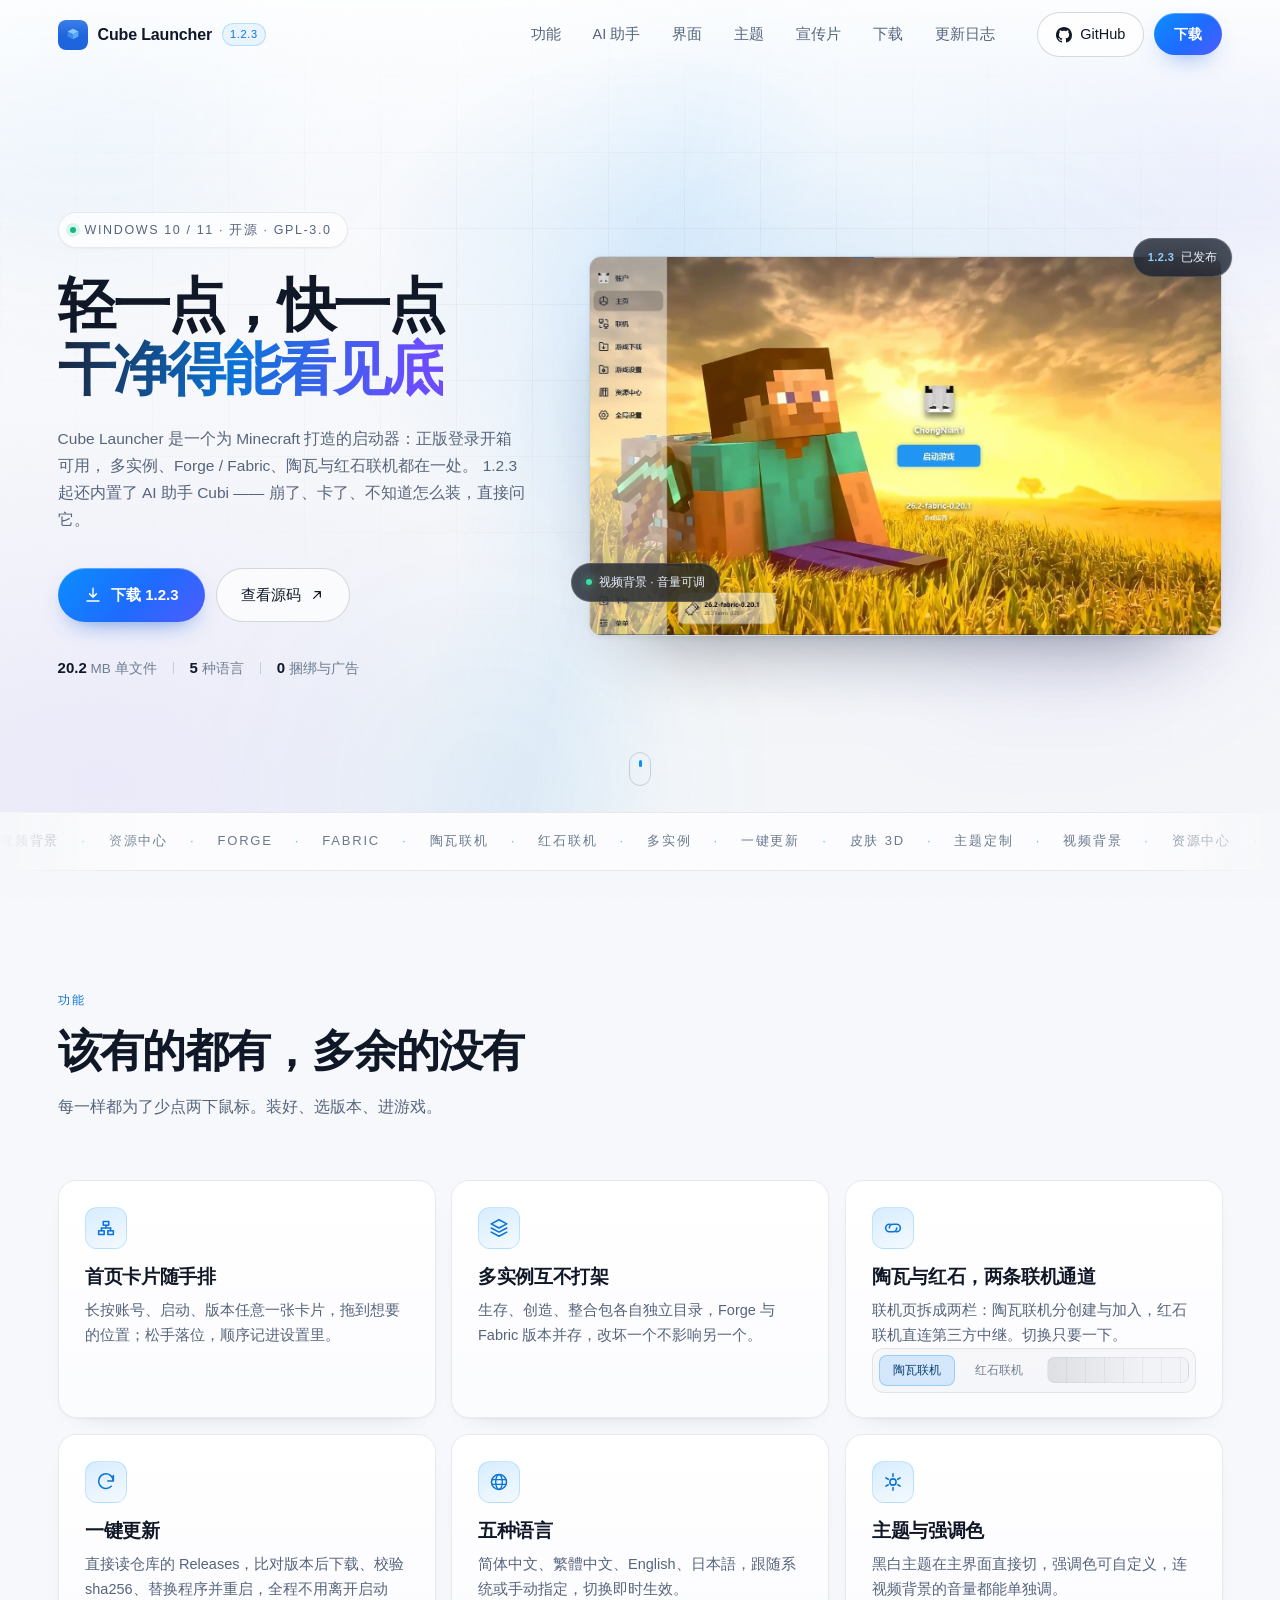
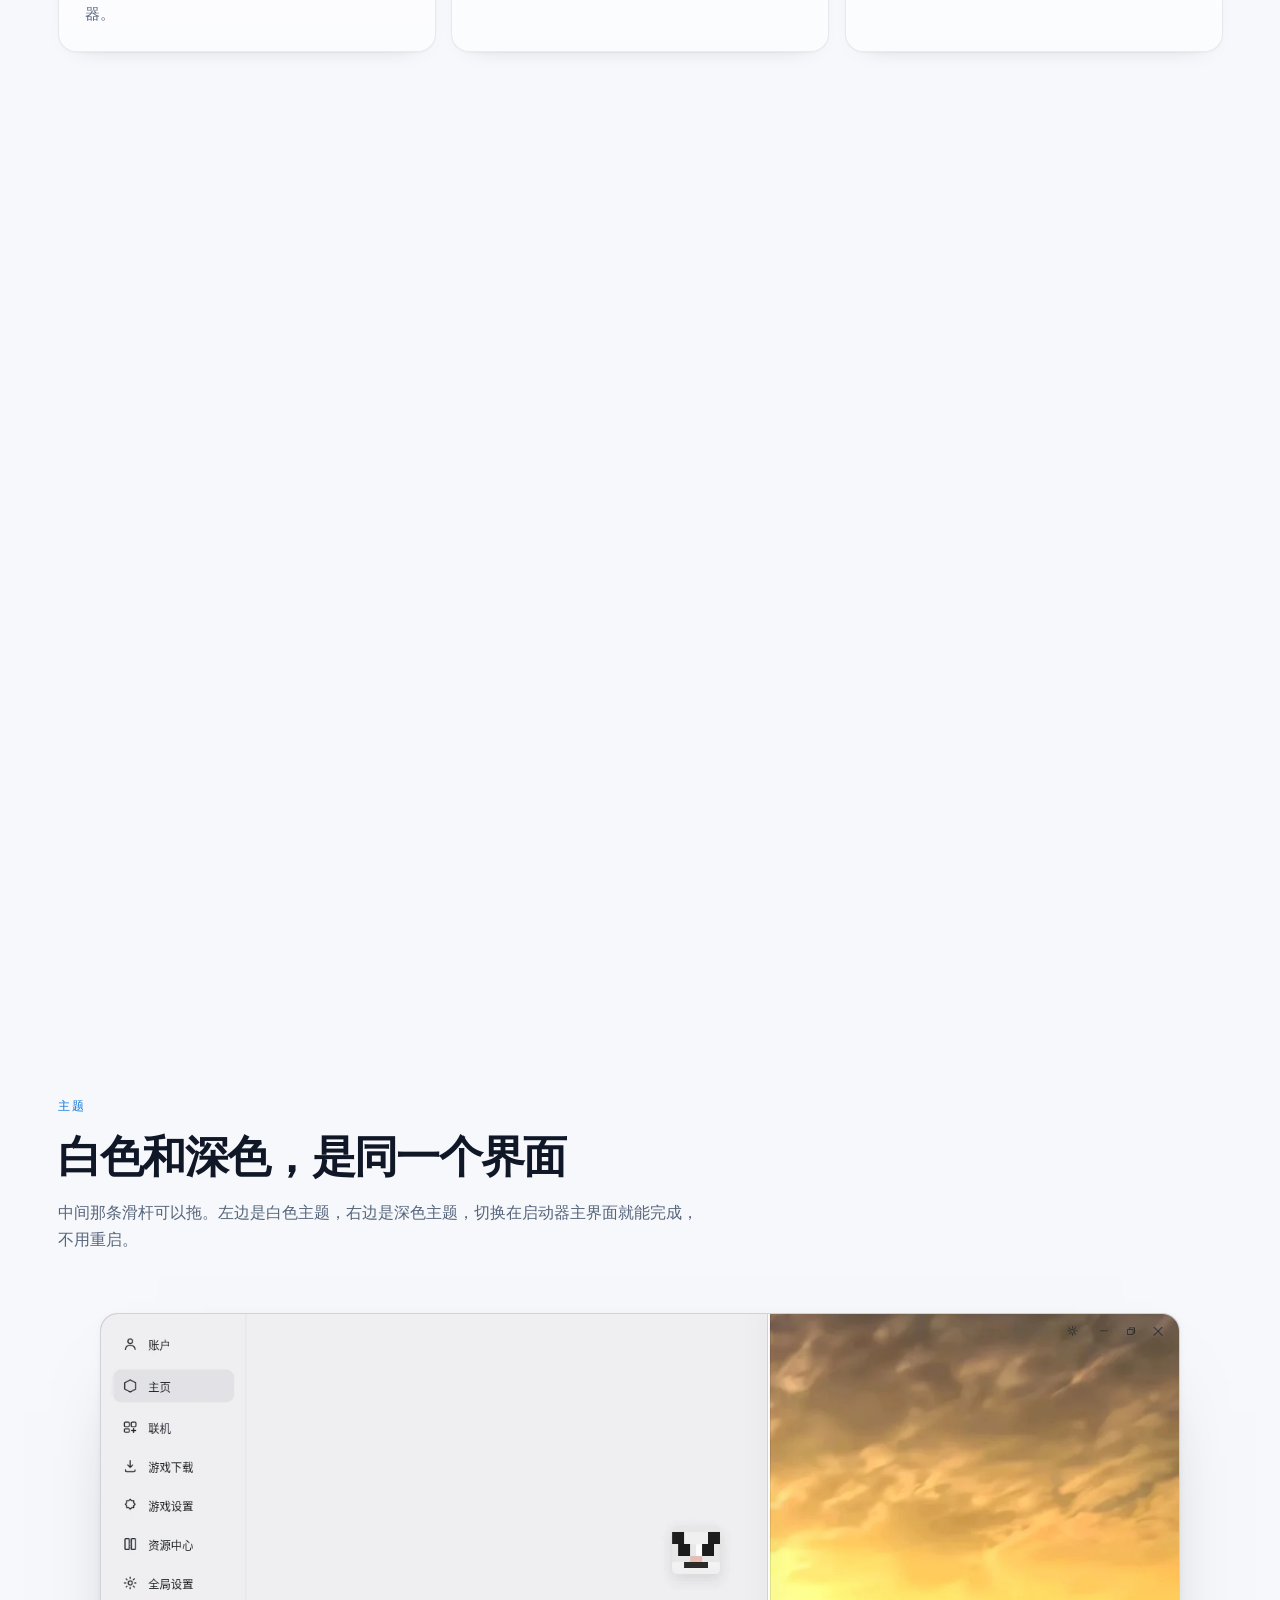
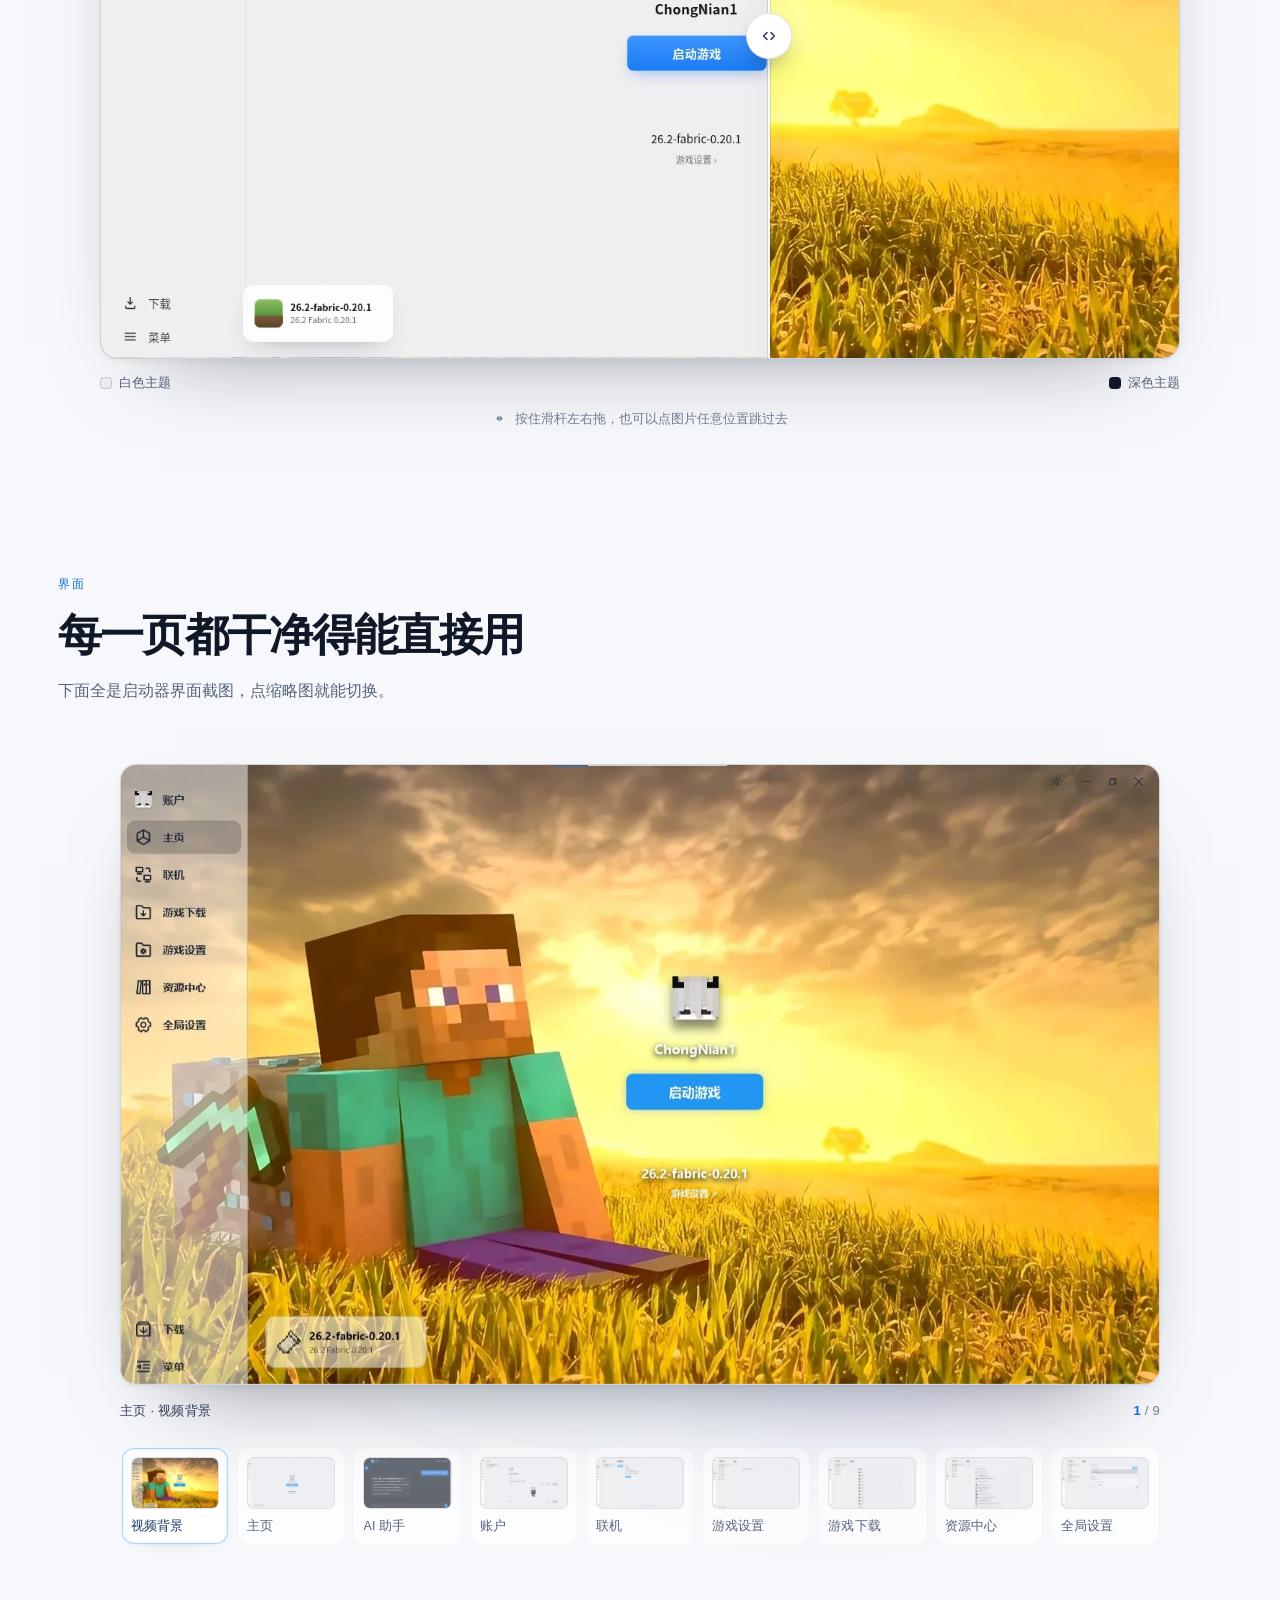
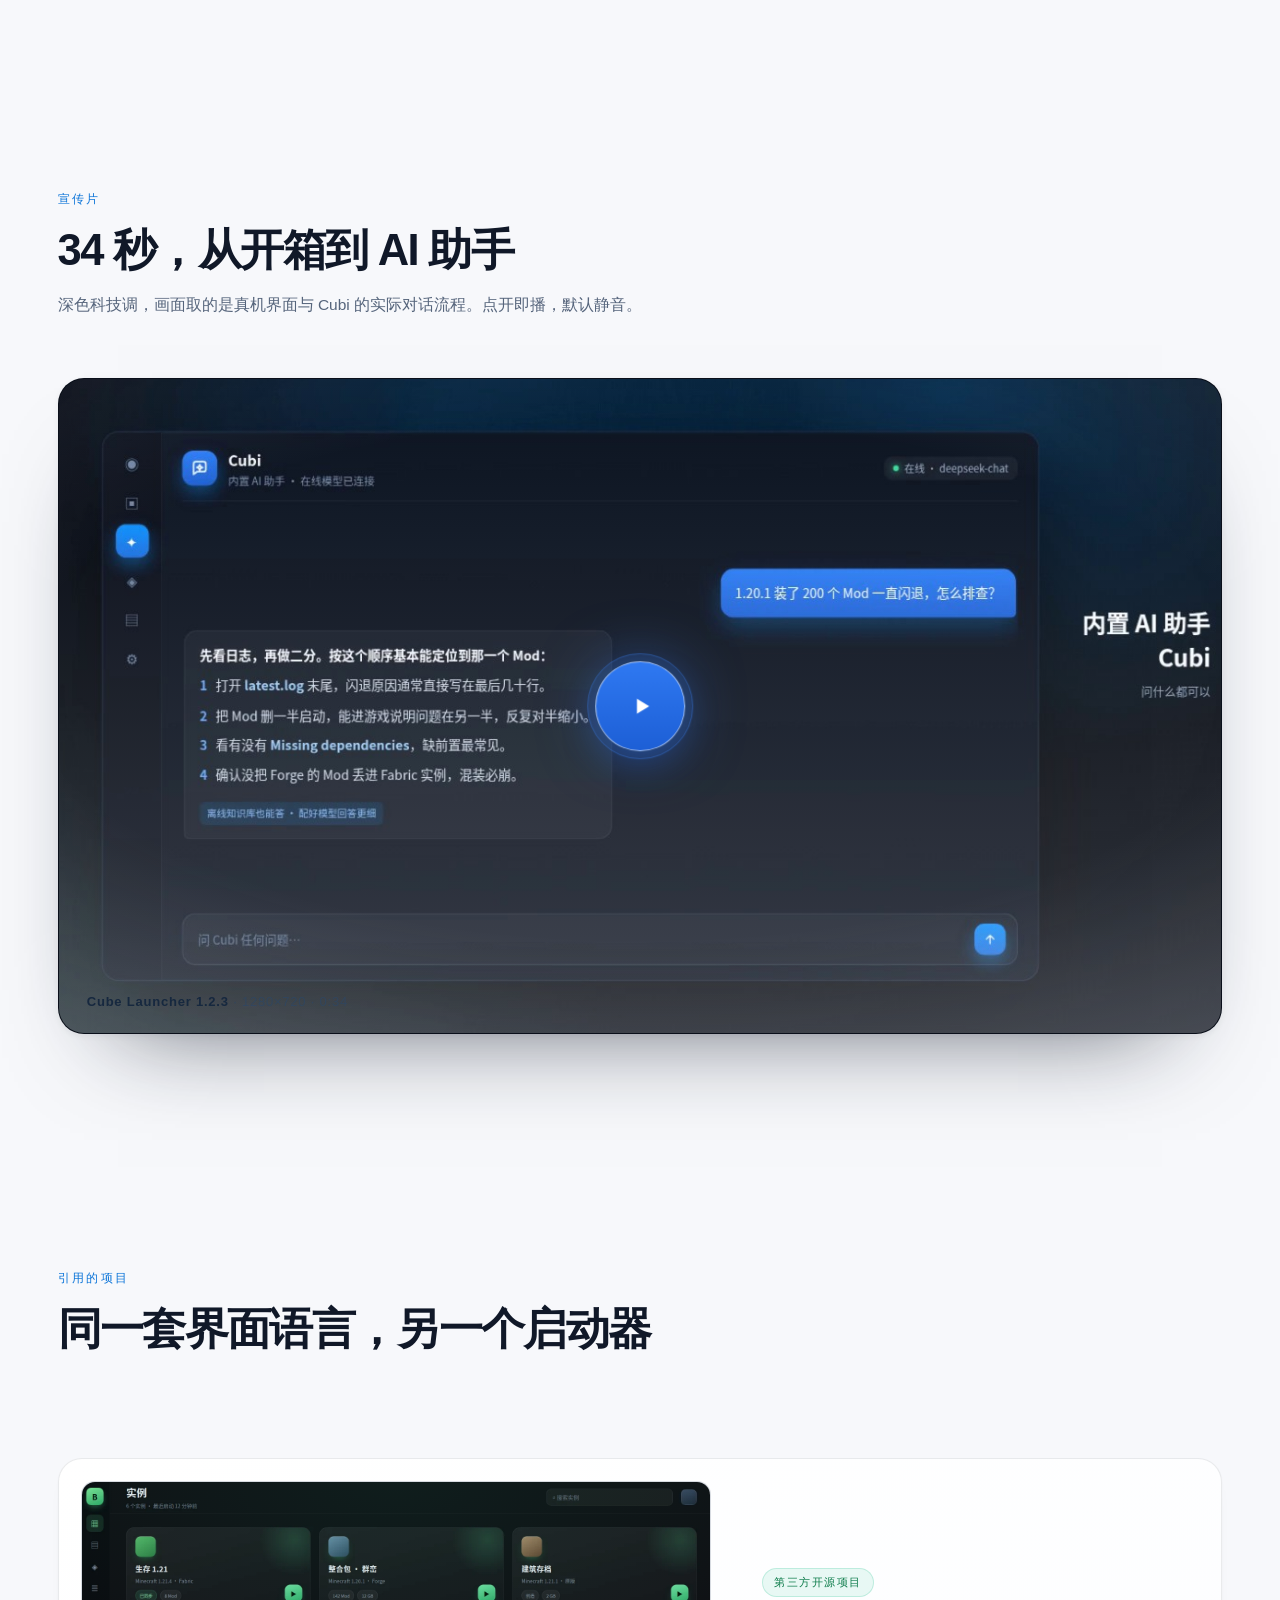
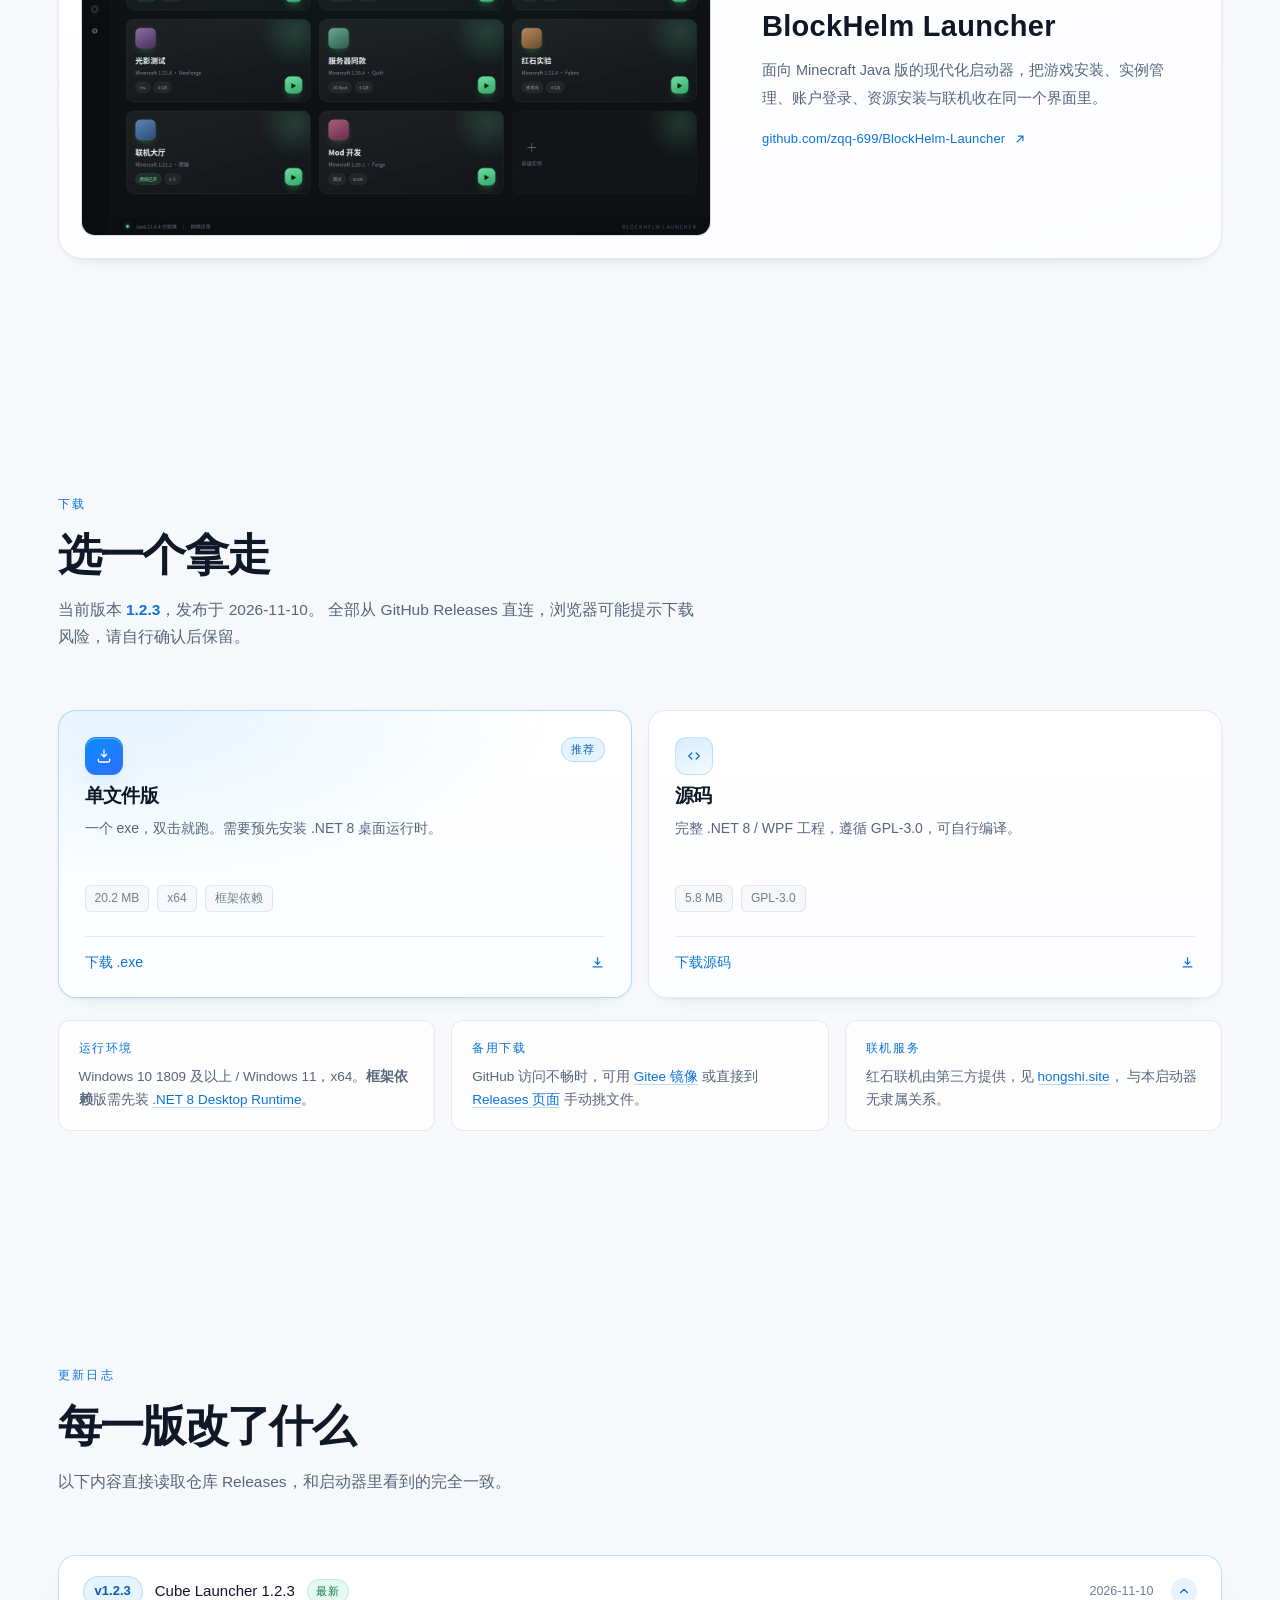
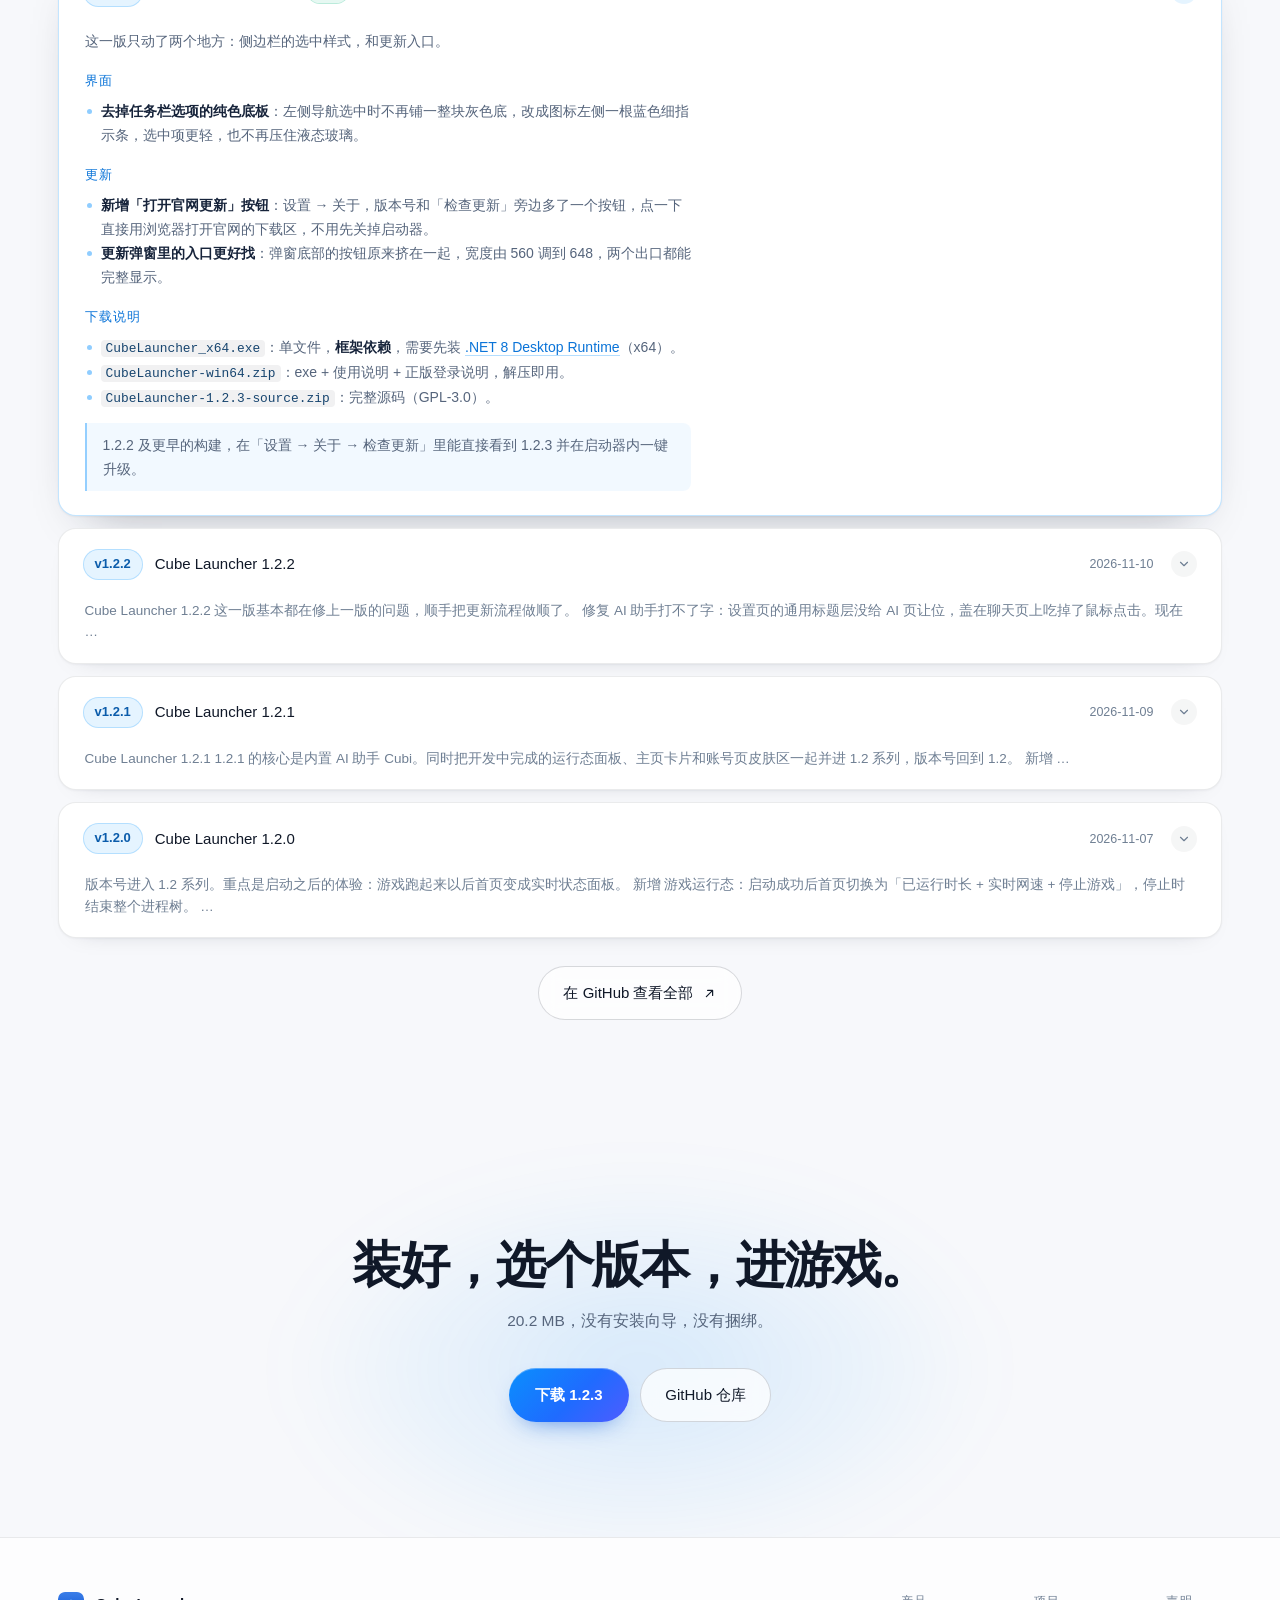
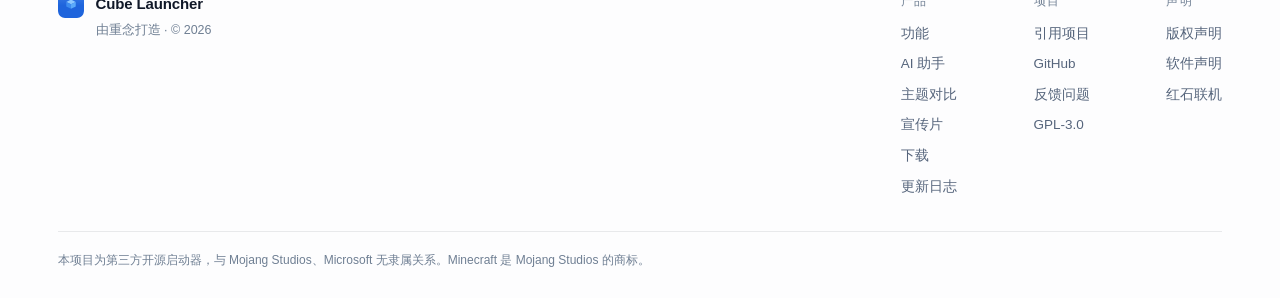
==== commit fee5fddc: "site: update index.html" ====
--- a/index.html
+++ b/index.html
@@ -5,7 +5,7 @@
 <meta name="viewport" content="width=device-width, initial-scale=1" />
 <title>Cube Launcher — 轻量、干净的 Minecraft 启动器</title>
 <meta name="description" content="Cube Launcher 是一款为 Windows 打造的 Minecraft 启动器：正版登录开箱可用、多实例管理、Forge / Fabric、陶瓦与红石联机，内置 AI 助手 Cubi 可以问任何问题，开源且不捆绑。" />
-<meta name="theme-color" content="#06080f" />
+<meta name="theme-color" content="#f7f8fb" />
 <meta property="og:title" content="Cube Launcher" />
 <meta property="og:description" content="轻量、干净、开箱即用的 Minecraft 启动器。正版登录可用，多实例管理，陶瓦与红石联机，内置 AI 助手 Cubi。" />
 <meta property="og:type" content="website" />
@@ -32,6 +32,7 @@
       <a href="#features">功能</a>
       <a href="#ai">AI 助手</a>
       <a href="#screens">界面</a>
+      <a href="#theme">主题</a>
       <a href="#film">宣传片</a>
       <a href="#download">下载</a>
       <a href="#changelog">更新日志</a>
@@ -88,7 +89,7 @@
         </div>
 
         <ul class="meta-row reveal" style="--i:4">
-          <li><b data-count="20.3">0</b> MB 单文件</li>
+          <li><b data-count="20.2">0</b> MB 单文件</li>
           <li class="sep"></li>
           <li><b data-count="5">0</b> 种语言</li>
           <li class="sep"></li>
@@ -261,6 +262,45 @@
     </div>
   </section>
 
+  <!-- ================= 深浅主题对比 ================= -->
+  <section class="section theme-section" id="theme">
+    <div class="section-head">
+      <span class="kicker reveal">主题</span>
+      <h2 class="reveal" style="--i:1">白色和深色，是同一个界面</h2>
+      <p class="section-sub reveal" style="--i:2">
+        中间那条滑杆可以拖。左边是白色主题，右边是深色主题，切换在启动器主界面就能完成，不用重启。
+      </p>
+    </div>
+
+    <div class="ba reveal" style="--i:1">
+      <img class="ba-img" src="assets/screens/home-video.webp" width="1440" height="861"
+           alt="深色主题：视频背景与玻璃面板" />
+      <img class="ba-img ba-light" src="assets/screens/theme-light.webp" width="1440" height="861"
+           alt="白色主题：浅色背景与同一个启动按钮" />
+      <div class="ba-divider" aria-hidden="true">
+        <span class="ba-knob">
+          <svg viewBox="0 0 24 24" fill="none" stroke="currentColor" stroke-width="1.9" stroke-linecap="round" stroke-linejoin="round">
+            <path d="M9.5 8 5.5 12l4 4M14.5 8l4 4-4 4"/>
+          </svg>
+        </span>
+      </div>
+      <input class="ba-range" type="range" min="0" max="100" step="0.1" value="62"
+             aria-label="拖动对比白色主题与深色主题" />
+    </div>
+
+    <div class="ba-meta">
+      <span><i class="sw light"></i>白色主题</span>
+      <span><i class="sw dark"></i>深色主题</span>
+    </div>
+
+    <p class="ba-hint">
+      <svg viewBox="0 0 24 24" fill="none" stroke="currentColor" stroke-width="1.7" stroke-linecap="round" stroke-linejoin="round" aria-hidden="true">
+        <path d="M8 12h8M8 12l3-3M8 12l3 3M16 12l-3-3M16 12l-3 3"/>
+      </svg>
+      按住滑杆左右拖，也可以点图片任意位置跳过去
+    </p>
+  </section>
+
   <!-- ================= SCREENS ================= -->
   <section class="section screens-section" id="screens">
     <div class="section-head">
@@ -415,7 +455,7 @@
         </div>
         <h3>单文件版</h3>
         <p class="dl-desc">一个 exe，双击就跑。需要预先安装 .NET 8 桌面运行时。</p>
-        <div class="dl-meta"><span>20.3 MB</span><span>x64</span><span>框架依赖</span></div>
+        <div class="dl-meta"><span>20.2 MB</span><span>x64</span><span>框架依赖</span></div>
         <span class="dl-go">下载 .exe
           <svg viewBox="0 0 24 24" width="15" height="15" aria-hidden="true"><path fill="none" stroke="currentColor" stroke-width="2" stroke-linecap="round" stroke-linejoin="round" d="M12 4v11m0 0 4-4m-4 4-4-4M5 19h14"/></svg>
         </span>
@@ -431,7 +471,7 @@
         </div>
         <h3>源码</h3>
         <p class="dl-desc">完整 .NET 8 / WPF 工程，遵循 GPL-3.0，可自行编译。</p>
-        <div class="dl-meta"><span>5.7 MB</span><span>GPL-3.0</span></div>
+        <div class="dl-meta"><span>5.8 MB</span><span>GPL-3.0</span></div>
         <span class="dl-go">下载源码
           <svg viewBox="0 0 24 24" width="15" height="15" aria-hidden="true"><path fill="none" stroke="currentColor" stroke-width="2" stroke-linecap="round" stroke-linejoin="round" d="M12 4v11m0 0 4-4m-4 4-4-4M5 19h14"/></svg>
         </span>
@@ -487,7 +527,7 @@
   <section class="final-cta">
     <div class="fc-glow" aria-hidden="true"></div>
     <h2 class="reveal">装好，选个版本，进游戏。</h2>
-    <p class="reveal" style="--i:1">20.3 MB，没有安装向导，没有捆绑。</p>
+    <p class="reveal" style="--i:1">20.2 MB，没有安装向导，没有捆绑。</p>
     <div class="cta-row center reveal" style="--i:2">
       <a class="primary-btn" href="https://github.com/cn0323/Cube-launcher/releases/latest/download/CubeLauncher_x64.exe">下载 1.2.3</a>
       <a class="ghost-btn large" href="https://github.com/cn0323/Cube-launcher" target="_blank" rel="noopener">GitHub 仓库</a>
@@ -510,6 +550,7 @@
         <span class="f-k">产品</span>
         <a href="#features">功能</a>
         <a href="#ai">AI 助手</a>
+        <a href="#theme">主题对比</a>
         <a href="#film">宣传片</a>
         <a href="#download">下载</a>
         <a href="#changelog">更新日志</a>
--- a/assets/style.css
+++ b/assets/style.css
@@ -1,21 +1,24 @@
 /* ==========================================================================
-   Cube Launcher — 官网样式
+   Cube Launcher — 官网样式（白色主题）
    ========================================================================== */
 
 :root {
-  --bg: #05070e;
-  --bg-soft: #080b14;
-  --text: #eef2f9;
-  --muted: #94a2b8;
-  --muted-2: #6b788c;
-  --line: rgba(255, 255, 255, 0.085);
-  --line-strong: rgba(255, 255, 255, 0.16);
-  --surface: rgba(255, 255, 255, 0.042);
-  --surface-2: rgba(255, 255, 255, 0.07);
+  --bg: #f7f8fb;
+  --bg-soft: #ffffff;
+  --text: #101828;
+  --muted: #56657c;
+  --muted-2: #6f7f93;
+  --line: rgba(16, 24, 40, 0.085);
+  --line-strong: rgba(16, 24, 40, 0.16);
+  --surface: rgba(16, 24, 40, 0.034);
+  --surface-2: rgba(16, 24, 40, 0.06);
   --accent: #0891fe;
-  --accent-2: #5cc8ff;
-  --accent-3: #7c5cff;
-  --accent-soft: rgba(8, 145, 254, 0.14);
+  --accent-2: #0b74d8;
+  --accent-3: #6b4dff;
+  --accent-soft: rgba(8, 145, 254, 0.1);
+  --shadow-sm: 0 1px 2px rgba(16, 24, 40, 0.04), 0 10px 24px -22px rgba(16, 24, 40, 0.35);
+  --shadow-md: 0 1px 2px rgba(16, 24, 40, 0.05), 0 22px 48px -30px rgba(16, 24, 40, 0.42);
+  --shadow-lg: 0 2px 4px rgba(16, 24, 40, 0.05), 0 40px 80px -50px rgba(16, 24, 40, 0.55);
   --r-sm: 12px;
   --r: 18px;
   --r-lg: 26px;
@@ -28,16 +31,16 @@
 
 * { box-sizing: border-box; }
 
-html { color-scheme: dark; }
+html { color-scheme: light; }
 
 ::-webkit-scrollbar { width: 10px; height: 10px; }
-::-webkit-scrollbar-track { background: #05070e; }
+::-webkit-scrollbar-track { background: #f1f3f8; }
 ::-webkit-scrollbar-thumb {
-  background: linear-gradient(180deg, rgba(92, 200, 255, 0.35), rgba(124, 92, 255, 0.25));
+  background: linear-gradient(180deg, rgba(8, 145, 254, 0.42), rgba(107, 77, 255, 0.3));
   border-radius: 99px;
-  border: 2px solid #05070e;
-}
-::-webkit-scrollbar-thumb:hover { background: rgba(92, 200, 255, 0.55); }
+  border: 2px solid #f1f3f8;
+}
+::-webkit-scrollbar-thumb:hover { background: rgba(8, 145, 254, 0.6); }
 
 html {
   scroll-behavior: smooth;
@@ -64,23 +67,23 @@
 ul { margin: 0; padding: 0; list-style: none; }
 b { font-weight: 600; }
 
-::selection { background: rgba(8, 145, 254, 0.35); color: #fff; }
+::selection { background: rgba(8, 145, 254, 0.2); color: #0b2545; }
 
 :focus-visible {
-  outline: 2px solid var(--accent-2);
+  outline: 2px solid var(--accent);
   outline-offset: 3px;
   border-radius: 6px;
 }
 
-/* 细颗粒材质 */
+/* 细颗粒材质（浅底上压到很淡） */
 .noise {
   position: fixed;
   inset: 0;
   z-index: 90;
   pointer-events: none;
-  opacity: 0.038;
+  opacity: 0.026;
   background-image: url("data:image/svg+xml,%3Csvg xmlns='http://www.w3.org/2000/svg' width='180' height='180'%3E%3Cfilter id='n'%3E%3CfeTurbulence type='fractalNoise' baseFrequency='0.85' numOctaves='3' stitchTiles='stitch'/%3E%3C/filter%3E%3Crect width='100%25' height='100%25' filter='url(%23n)'/%3E%3C/svg%3E");
-  mix-blend-mode: overlay;
+  mix-blend-mode: multiply;
 }
 
 .progress {
@@ -92,8 +95,8 @@
   z-index: 120;
   transform: scaleX(var(--p, 0));
   transform-origin: 0 50%;
-  background: linear-gradient(90deg, var(--accent), var(--accent-2) 60%, var(--accent-3));
-  box-shadow: 0 0 18px rgba(8, 145, 254, 0.7);
+  background: linear-gradient(90deg, var(--accent), #2fb0ff 60%, var(--accent-3));
+  box-shadow: 0 0 14px rgba(8, 145, 254, 0.45);
   transition: transform 0.12s linear;
 }
 
@@ -112,10 +115,11 @@
 
 .nav.scrolled {
   height: 62px;
-  background: rgba(5, 7, 14, 0.72);
+  background: rgba(255, 255, 255, 0.76);
   border-bottom-color: var(--line);
-  backdrop-filter: blur(22px) saturate(150%);
-  -webkit-backdrop-filter: blur(22px) saturate(150%);
+  backdrop-filter: blur(22px) saturate(160%);
+  -webkit-backdrop-filter: blur(22px) saturate(160%);
+  box-shadow: 0 1px 0 rgba(16, 24, 40, 0.03);
 }
 
 .nav-inner {
@@ -135,8 +139,8 @@
   color: var(--accent-2);
   padding: 2px 7px;
   border-radius: 999px;
-  border: 1px solid rgba(92, 200, 255, 0.28);
-  background: rgba(92, 200, 255, 0.08);
+  border: 1px solid rgba(8, 145, 254, 0.22);
+  background: rgba(8, 145, 254, 0.07);
 }
 
 .nav-links {
@@ -167,14 +171,14 @@
   color: #fff;
   border-radius: 999px;
   background: linear-gradient(135deg, #0a8ffd, #1f6bff 55%, #4f5cff);
-  box-shadow: 0 8px 22px -12px rgba(8, 145, 254, 0.8), inset 0 1px 0 rgba(255, 255, 255, 0.26);
+  box-shadow: 0 10px 26px -14px rgba(8, 90, 220, 0.85), inset 0 1px 0 rgba(255, 255, 255, 0.3);
   transition: transform 0.4s var(--ease), box-shadow 0.4s var(--ease), filter 0.4s var(--ease);
   will-change: transform;
 }
 .primary-btn:hover {
   transform: translateY(-2px);
-  box-shadow: 0 18px 44px -14px rgba(8, 145, 254, 0.95), inset 0 1px 0 rgba(255, 255, 255, 0.34);
-  filter: saturate(115%);
+  box-shadow: 0 20px 44px -18px rgba(8, 90, 220, 0.9), inset 0 1px 0 rgba(255, 255, 255, 0.38);
+  filter: saturate(112%);
 }
 .primary-btn:active { transform: translateY(0) scale(0.985); }
 .primary-btn.small { padding: 10px 20px; font-size: 14px; }
@@ -188,15 +192,16 @@
   color: var(--text);
   border-radius: 999px;
   border: 1px solid var(--line-strong);
-  background: rgba(255, 255, 255, 0.03);
+  background: rgba(255, 255, 255, 0.72);
   backdrop-filter: blur(10px);
   transition: transform 0.4s var(--ease), border-color 0.4s var(--ease),
               background 0.4s var(--ease), color 0.3s var(--ease);
 }
 .ghost-btn:hover {
   transform: translateY(-2px);
-  border-color: rgba(92, 200, 255, 0.5);
-  background: rgba(92, 200, 255, 0.08);
+  border-color: rgba(8, 145, 254, 0.4);
+  background: #fff;
+  box-shadow: var(--shadow-sm);
 }
 .ghost-btn.large { padding: 14px 24px; font-size: 15px; }
 
@@ -224,6 +229,10 @@
   display: flex;
   align-items: center;
   overflow: hidden;
+  background:
+    radial-gradient(1100px 620px at 72% 2%, rgba(8, 145, 254, 0.09), transparent 62%),
+    radial-gradient(880px 560px at 8% 96%, rgba(107, 77, 255, 0.07), transparent 66%),
+    linear-gradient(180deg, #fbfcfe 0%, #f7f8fb 58%, #f4f6fa 100%);
 }
 
 .hero::before {
@@ -232,7 +241,7 @@
   inset: 0;
   z-index: 1;
   pointer-events: none;
-  background: linear-gradient(104deg, transparent 40%, rgba(92, 200, 255, 0.055) 49%, transparent 58%);
+  background: linear-gradient(104deg, transparent 40%, rgba(8, 145, 254, 0.05) 49%, transparent 58%);
 }
 .hero::after {
   content: "";
@@ -241,7 +250,7 @@
   height: 220px;
   z-index: 1;
   pointer-events: none;
-  background: linear-gradient(180deg, rgba(5, 7, 14, 0.85), transparent);
+  background: linear-gradient(180deg, rgba(255, 255, 255, 0.9), transparent);
 }
 
 .hero-inner {
@@ -259,23 +268,23 @@
 .blob {
   position: absolute;
   border-radius: 50%;
-  filter: blur(80px);
-  opacity: 0.5;
+  filter: blur(90px);
+  opacity: 0.4;
   will-change: transform;
 }
 .b1 {
   width: 46vw; height: 46vw; left: -6vw; top: -8vw;
-  background: radial-gradient(circle at 50% 50%, rgba(8, 145, 254, 0.55), transparent 62%);
+  background: radial-gradient(circle at 50% 50%, rgba(8, 145, 254, 0.34), transparent 62%);
   animation: drift1 26s ease-in-out infinite;
 }
 .b2 {
   width: 40vw; height: 40vw; right: -6vw; top: 2vw;
-  background: radial-gradient(circle at 50% 50%, rgba(124, 92, 255, 0.42), transparent 64%);
+  background: radial-gradient(circle at 50% 50%, rgba(107, 77, 255, 0.24), transparent 64%);
   animation: drift2 32s ease-in-out infinite;
 }
 .b3 {
   width: 52vw; height: 32vw; left: 22vw; bottom: -14vw;
-  background: radial-gradient(circle at 50% 50%, rgba(0, 214, 190, 0.2), transparent 66%);
+  background: radial-gradient(circle at 50% 50%, rgba(0, 200, 180, 0.14), transparent 66%);
   animation: drift3 38s ease-in-out infinite;
 }
 @keyframes drift1 {
@@ -296,12 +305,12 @@
   inset: 0;
   z-index: 1;
   background-image:
-    linear-gradient(to right, rgba(255, 255, 255, 0.055) 1px, transparent 1px),
-    linear-gradient(to bottom, rgba(255, 255, 255, 0.055) 1px, transparent 1px);
+    linear-gradient(to right, rgba(16, 24, 40, 0.045) 1px, transparent 1px),
+    linear-gradient(to bottom, rgba(16, 24, 40, 0.045) 1px, transparent 1px);
   background-size: 76px 76px;
   mask-image: radial-gradient(ellipse 78% 62% at 50% 34%, #000 20%, transparent 78%);
   -webkit-mask-image: radial-gradient(ellipse 78% 62% at 50% 34%, #000 20%, transparent 78%);
-  opacity: 0.75;
+  opacity: 0.85;
 }
 
 .spotlight {
@@ -311,7 +320,7 @@
   pointer-events: none;
   background: radial-gradient(
     420px circle at var(--mx, 50%) var(--my, 40%),
-    rgba(92, 200, 255, 0.13),
+    rgba(8, 145, 254, 0.09),
     transparent 68%
   );
   opacity: 0;
@@ -330,18 +339,19 @@
   padding: 7px 15px 7px 11px;
   border-radius: 999px;
   border: 1px solid var(--line);
-  background: rgba(255, 255, 255, 0.032);
+  background: rgba(255, 255, 255, 0.8);
+  box-shadow: var(--shadow-sm);
   backdrop-filter: blur(8px);
 }
 .eyebrow .dot {
   width: 6px; height: 6px; border-radius: 50%;
-  background: #37e0a4;
-  box-shadow: 0 0 0 4px rgba(55, 224, 164, 0.16);
+  background: #12b981;
+  box-shadow: 0 0 0 4px rgba(18, 185, 129, 0.14);
   animation: pulse 2.6s ease-in-out infinite;
 }
 @keyframes pulse {
-  0%, 100% { box-shadow: 0 0 0 3px rgba(55, 224, 164, 0.16); }
-  50% { box-shadow: 0 0 0 7px rgba(55, 224, 164, 0.05); }
+  0%, 100% { box-shadow: 0 0 0 3px rgba(18, 185, 129, 0.14); }
+  50% { box-shadow: 0 0 0 7px rgba(18, 185, 129, 0.04); }
 }
 
 h1 {
@@ -352,7 +362,7 @@
   line-height: 1.1;
 }
 h1 .grad {
-  background: linear-gradient(102deg, #eaf2ff 6%, #5cc8ff 46%, #8f7bff 92%);
+  background: linear-gradient(102deg, #1a2a45 4%, #0b74d8 46%, #6b4dff 92%);
   -webkit-background-clip: text;
   background-clip: text;
   color: transparent;
@@ -405,7 +415,7 @@
 }
 .scroll-hint span {
   width: 3px; height: 7px; border-radius: 2px;
-  background: var(--accent-2);
+  background: var(--accent);
   animation: wheel 1.9s var(--ease) infinite;
 }
 @keyframes wheel {
@@ -415,10 +425,9 @@
   100% { opacity: 0; }
 }
 
-/* ============================ 界面示意 ============================ */
+/* ============================ 首屏截图 ============================ */
 .hero-visual { perspective: 1400px; }
 
-/* ============================ 首屏截图 ============================ */
 .shot-frame {
   position: relative;
   border-radius: 14px;
@@ -429,12 +438,12 @@
 .shot-frame::before {
   content: "";
   position: absolute;
-  inset: -16% -12% -20%;
+  inset: -14% -10% -18%;
   border-radius: 46%;
   background:
-    radial-gradient(58% 58% at 50% 44%, rgba(8, 145, 254, 0.34), transparent 72%),
-    radial-gradient(46% 46% at 78% 78%, rgba(124, 92, 255, 0.2), transparent 74%);
-  filter: blur(56px);
+    radial-gradient(58% 58% at 50% 44%, rgba(8, 145, 254, 0.2), transparent 72%),
+    radial-gradient(46% 46% at 78% 78%, rgba(107, 77, 255, 0.14), transparent 74%);
+  filter: blur(62px);
   z-index: -1;
   pointer-events: none;
 }
@@ -443,10 +452,8 @@
   width: 100%;
   height: auto;
   border-radius: 12px;
-  border: 1px solid rgba(255, 255, 255, 0.16);
-  box-shadow:
-    0 44px 90px -46px rgba(0, 0, 0, 0.95),
-    0 2px 0 rgba(255, 255, 255, 0.05) inset;
+  border: 1px solid rgba(16, 24, 40, 0.12);
+  box-shadow: 0 40px 80px -50px rgba(16, 24, 40, 0.6), 0 2px 6px rgba(16, 24, 40, 0.06);
   transform: translateZ(0);
 }
 
@@ -458,14 +465,14 @@
   padding: 9px 14px;
   border-radius: 999px;
   font-size: 12px;
-  color: #dbe8ff;
-  background: rgba(12, 18, 30, 0.78);
-  border: 1px solid rgba(255, 255, 255, 0.14);
-  backdrop-filter: blur(14px);
-  box-shadow: 0 18px 40px -18px rgba(0, 0, 0, 0.9);
+  color: #eaf2ff;
+  background: rgba(16, 24, 38, 0.74);
+  border: 1px solid rgba(255, 255, 255, 0.16);
+  backdrop-filter: blur(16px);
+  box-shadow: 0 18px 40px -20px rgba(16, 24, 40, 0.7);
   animation: float 6s ease-in-out infinite;
 }
-.float-chip b { color: var(--accent-2); font-size: 11px; letter-spacing: 0.04em; }
+.float-chip b { color: #8fd0ff; font-size: 11px; letter-spacing: 0.04em; }
 .chip-a { left: -18px; bottom: 34px; }
 .chip-b { right: -10px; top: -18px; animation-delay: -3s; }
 .chip-dot {
@@ -485,7 +492,7 @@
   padding: 18px 0;
   border-top: 1px solid var(--line);
   border-bottom: 1px solid var(--line);
-  background: rgba(255, 255, 255, 0.014);
+  background: #fdfdff;
   mask-image: linear-gradient(90deg, transparent, #000 12%, #000 88%, transparent);
   -webkit-mask-image: linear-gradient(90deg, transparent, #000 12%, #000 88%, transparent);
 }
@@ -497,10 +504,10 @@
   font-size: 13px;
   letter-spacing: 0.14em;
   text-transform: uppercase;
-  color: var(--muted-2);
+  color: #6a7a8f;
   white-space: nowrap;
 }
-.marquee-track span:nth-child(even) { color: rgba(92, 200, 255, 0.5); }
+.marquee-track span:nth-child(even) { color: rgba(8, 145, 254, 0.62); }
 @keyframes scroll-x {
   from { transform: translateX(0); }
   to { transform: translateX(-50%); }
@@ -554,9 +561,8 @@
   padding: 26px 26px 24px;
   border-radius: var(--r);
   border: 1px solid var(--line);
-  background:
-    linear-gradient(178deg, rgba(255, 255, 255, 0.062), rgba(255, 255, 255, 0.016) 62%, rgba(255, 255, 255, 0.008));
-  box-shadow: inset 0 1px 0 rgba(255, 255, 255, 0.06);
+  background: linear-gradient(180deg, #ffffff, #fdfdff 62%, #fbfcfe);
+  box-shadow: var(--shadow-sm);
   overflow: hidden;
   transition: transform 0.55s var(--ease), border-color 0.45s var(--ease),
               box-shadow 0.55s var(--ease);
@@ -572,7 +578,7 @@
   border-radius: inherit;
   background: radial-gradient(
     280px circle at var(--x, 50%) var(--y, 0%),
-    rgba(92, 200, 255, 0.13),
+    rgba(8, 145, 254, 0.1),
     transparent 66%
   );
   opacity: 0;
@@ -581,8 +587,8 @@
 }
 .card:hover {
   transform: translateY(-4px);
-  border-color: rgba(92, 200, 255, 0.3);
-  box-shadow: 0 26px 60px -34px rgba(8, 145, 254, 0.85);
+  border-color: rgba(8, 145, 254, 0.28);
+  box-shadow: 0 24px 50px -32px rgba(8, 90, 220, 0.45);
 }
 .card:hover::before { opacity: 1; }
 
@@ -592,28 +598,26 @@
   width: 42px;
   height: 42px;
   border-radius: 12px;
-  color: #bcdcff;
-  background: linear-gradient(160deg, rgba(8, 145, 254, 0.22), rgba(8, 145, 254, 0.06));
-  border: 1px solid rgba(92, 200, 255, 0.22);
+  color: var(--accent-2);
+  background: linear-gradient(160deg, rgba(8, 145, 254, 0.16), rgba(8, 145, 254, 0.04));
+  border: 1px solid rgba(8, 145, 254, 0.18);
   margin-bottom: 18px;
 }
 
 .card h3 { font-size: 18.5px; letter-spacing: -0.02em; margin-bottom: 10px; }
 .card p { font-size: 14.5px; color: var(--muted); line-height: 1.72; }
 
-
 /* 迷你联机切换 */
 .mini-split {
   position: relative;
   margin-top: auto;
-  padding-top: 6px;
   display: flex;
   gap: 6px;
   align-items: center;
   padding: 6px;
   border-radius: 12px;
   border: 1px solid var(--line);
-  background: rgba(255, 255, 255, 0.022);
+  background: rgba(16, 24, 40, 0.025);
   font-size: 12px;
 }
 .ms-tab {
@@ -622,9 +626,9 @@
   color: var(--muted-2);
 }
 .ms-tab.active {
-  color: #eaf4ff;
-  background: rgba(8, 145, 254, 0.2);
-  box-shadow: inset 0 0 0 1px rgba(8, 145, 254, 0.42), 0 6px 18px -10px rgba(8, 145, 254, 0.9);
+  color: #0b3f74;
+  background: rgba(8, 145, 254, 0.14);
+  box-shadow: inset 0 0 0 1px rgba(8, 145, 254, 0.3);
 }
 .ms-body {
   flex: 1;
@@ -632,11 +636,122 @@
   margin-left: 4px;
   border-radius: 8px;
   background:
-    linear-gradient(90deg, rgba(255, 255, 255, 0.14), rgba(255, 255, 255, 0.02) 70%),
-    repeating-linear-gradient(90deg, transparent 0 18px, rgba(255, 255, 255, 0.07) 18px 19px);
-  border: 1px solid rgba(255, 255, 255, 0.06);
-}
-
+    linear-gradient(90deg, rgba(16, 24, 40, 0.1), rgba(16, 24, 40, 0.015) 70%),
+    repeating-linear-gradient(90deg, transparent 0 18px, rgba(16, 24, 40, 0.05) 18px 19px);
+  border: 1px solid rgba(16, 24, 40, 0.05);
+}
+
+/* ============================ 深浅主题对比 ============================ */
+.theme-section { padding-top: 26px; }
+
+.ba {
+  position: relative;
+  width: 100%;
+  max-width: 1080px;
+  margin: 8px auto 0;
+  aspect-ratio: 1440 / 861;
+  border-radius: 18px;
+  overflow: hidden;
+  border: 1px solid rgba(16, 24, 40, 0.12);
+  background: #e9ecf2;
+  box-shadow: 0 40px 90px -58px rgba(16, 24, 40, 0.55), 0 2px 6px rgba(16, 24, 40, 0.05);
+  touch-action: pan-y;
+  user-select: none;
+  cursor: ew-resize;
+}
+.ba:focus-within { outline: 2px solid var(--accent); outline-offset: 3px; }
+.ba::before {
+  /* 截图外侧的柔光，浅底上不抢戏 */
+  content: "";
+  position: absolute;
+  inset: -12% -8% -14%;
+  border-radius: 44%;
+  background: radial-gradient(56% 56% at 50% 48%, rgba(8, 145, 254, 0.12), transparent 72%);
+  filter: blur(60px);
+  z-index: -1;
+  pointer-events: none;
+}
+.ba-img {
+  position: absolute;
+  inset: 0;
+  width: 100%;
+  height: 100%;
+  object-fit: cover;
+  object-position: top center;
+  pointer-events: none;
+}
+.ba-light {
+  clip-path: inset(0 calc(100% - var(--pos, 50%)) 0 0);
+}
+.ba-divider {
+  position: absolute;
+  top: 0;
+  bottom: 0;
+  left: var(--pos, 50%);
+  width: 2px;
+  margin-left: -1px;
+  background: rgba(255, 255, 255, 0.9);
+  box-shadow: 0 0 0 1px rgba(16, 24, 40, 0.12), 0 0 24px rgba(16, 24, 40, 0.28);
+  pointer-events: none;
+}
+.ba-knob {
+  position: absolute;
+  top: 50%;
+  left: 50%;
+  width: 46px;
+  height: 46px;
+  margin: -23px 0 0 -23px;
+  border-radius: 50%;
+  background: #ffffff;
+  border: 1px solid rgba(16, 24, 40, 0.1);
+  box-shadow: 0 10px 26px -10px rgba(16, 24, 40, 0.55);
+  display: grid;
+  place-items: center;
+  color: #33415c;
+}
+.ba-knob svg { width: 20px; height: 20px; }
+.ba-meta {
+  display: flex;
+  align-items: center;
+  justify-content: space-between;
+  max-width: 1080px;
+  margin: 14px auto 0;
+  font-size: 12.5px;
+  color: var(--muted);
+}
+.ba-meta span { display: inline-flex; align-items: center; gap: 7px; }
+.sw {
+  width: 12px;
+  height: 12px;
+  border-radius: 4px;
+  border: 1px solid var(--line-strong);
+}
+.sw.light { background: #efedf1; }
+.sw.dark { background: #101828; }
+.ba-range {
+  position: absolute;
+  inset: 0;
+  width: 100%;
+  height: 100%;
+  margin: 0;
+  opacity: 0;
+  cursor: ew-resize;
+  -webkit-appearance: none;
+  appearance: none;
+  background: transparent;
+}
+.ba-range::-webkit-slider-thumb { -webkit-appearance: none; width: 44px; height: 100%; }
+.ba-range::-moz-range-thumb { width: 44px; height: 100%; border: 0; }
+.ba-hint {
+  display: flex;
+  align-items: center;
+  justify-content: center;
+  gap: 8px;
+  margin-top: 16px;
+  font-size: 12.5px;
+  color: var(--muted-2);
+}
+.ba-hint svg { width: 15px; height: 15px; flex: 0 0 auto; }
 
 /* ============================ 界面预览 ============================ */
 .screens-section { padding-top: 26px; }
@@ -652,9 +767,9 @@
   inset: 8% 6% -6%;
   border-radius: 42%;
   background:
-    radial-gradient(56% 60% at 50% 50%, rgba(8, 145, 254, 0.24), transparent 72%),
-    radial-gradient(40% 40% at 82% 84%, rgba(124, 92, 255, 0.16), transparent 74%);
-  filter: blur(64px);
+    radial-gradient(56% 60% at 50% 50%, rgba(8, 145, 254, 0.16), transparent 72%),
+    radial-gradient(40% 40% at 82% 84%, rgba(107, 77, 255, 0.12), transparent 74%);
+  filter: blur(70px);
   pointer-events: none;
   z-index: -1;
 }
@@ -664,12 +779,9 @@
   aspect-ratio: 1440 / 860;
   border-radius: 16px;
   overflow: hidden;
-  border: 1px solid rgba(255, 255, 255, 0.14);
-  border-top-color: rgba(255, 255, 255, 0.2);
-  background: #0a0e17;
-  box-shadow:
-    0 50px 110px -58px rgba(0, 0, 0, 0.95),
-    inset 0 1px 0 rgba(255, 255, 255, 0.05);
+  border: 1px solid rgba(16, 24, 40, 0.12);
+  background: #eef1f6;
+  box-shadow: 0 44px 90px -56px rgba(16, 24, 40, 0.6), 0 2px 6px rgba(16, 24, 40, 0.05);
 }
 
 .stage-img {
@@ -690,7 +802,7 @@
   position: absolute;
   inset: 0;
   pointer-events: none;
-  background: linear-gradient(104deg, transparent 42%, rgba(255, 255, 255, 0.16) 50%, transparent 58%);
+  background: linear-gradient(104deg, transparent 42%, rgba(255, 255, 255, 0.28) 50%, transparent 58%);
   transform: translateX(-120%);
   opacity: 0;
 }
@@ -713,7 +825,7 @@
   color: var(--muted-2);
   letter-spacing: 0.02em;
 }
-.stage-name { color: #cfe0f5; }
+.stage-name { color: #33415c; }
 .stage-count b { color: var(--accent-2); font-weight: 600; }
 
 .shot-tabs {
@@ -729,7 +841,7 @@
 .shot-tabs::-webkit-scrollbar { height: 6px; }
 .shot-tabs::-webkit-scrollbar-track { background: transparent; }
 .shot-tabs::-webkit-scrollbar-thumb {
-  background: rgba(255, 255, 255, 0.12);
+  background: rgba(16, 24, 40, 0.14);
   border: none;
   border-radius: 99px;
 }
@@ -743,16 +855,16 @@
   padding: 8px;
   border-radius: 12px;
   border: 1px solid transparent;
-  background: rgba(255, 255, 255, 0.02);
+  background: rgba(255, 255, 255, 0.7);
   cursor: pointer;
   scroll-snap-align: start;
   transition: border-color 0.4s var(--ease), background 0.4s var(--ease), transform 0.4s var(--ease);
 }
-.shot-tab:hover { background: rgba(255, 255, 255, 0.045); transform: translateY(-2px); }
+.shot-tab:hover { background: #fff; transform: translateY(-2px); box-shadow: var(--shadow-sm); }
 .shot-tab.active {
-  border-color: rgba(92, 200, 255, 0.42);
-  background: rgba(8, 145, 254, 0.09);
-  box-shadow: inset 0 0 0 1px rgba(92, 200, 255, 0.12);
+  border-color: rgba(8, 145, 254, 0.34);
+  background: #fff;
+  box-shadow: inset 0 0 0 1px rgba(8, 145, 254, 0.08), var(--shadow-sm);
 }
 
 .tab-thumb {
@@ -760,8 +872,8 @@
   aspect-ratio: 1440 / 860;
   border-radius: 7px;
   overflow: hidden;
-  border: 1px solid rgba(255, 255, 255, 0.08);
-  background: #0a0e17;
+  border: 1px solid rgba(16, 24, 40, 0.07);
+  background: #eef1f6;
 }
 .tab-thumb img {
   display: block;
@@ -769,11 +881,11 @@
   height: 100%;
   object-fit: cover;
   object-position: top center;
-  opacity: 0.55;
+  opacity: 0.6;
   transform: scale(1.01);
   transition: opacity 0.45s var(--ease), transform 0.6s var(--ease);
 }
-.shot-tab:hover .tab-thumb img { opacity: 0.8; }
+.shot-tab:hover .tab-thumb img { opacity: 0.85; }
 .shot-tab.active .tab-thumb img { opacity: 1; transform: none; }
 
 .tab-name {
@@ -783,7 +895,7 @@
   letter-spacing: 0.01em;
   transition: color 0.35s var(--ease);
 }
-.shot-tab.active .tab-name { color: #e6f2ff; }
+.shot-tab.active .tab-name { color: #163c66; }
 
 /* ============================ 下载 ============================ */
 .dl-grid {
@@ -800,7 +912,8 @@
   padding: 26px 26px 24px;
   border-radius: var(--r);
   border: 1px solid var(--line);
-  background: linear-gradient(178deg, rgba(255, 255, 255, 0.05), rgba(255, 255, 255, 0.012));
+  background: linear-gradient(180deg, #ffffff, #fcfdff);
+  box-shadow: var(--shadow-sm);
   overflow: hidden;
   transition: transform 0.55s var(--ease), border-color 0.45s var(--ease),
               box-shadow 0.55s var(--ease);
@@ -810,23 +923,23 @@
   position: absolute;
   inset: -1px;
   border-radius: inherit;
-  background: radial-gradient(300px circle at var(--x, 50%) var(--y, 0%), rgba(92, 200, 255, 0.14), transparent 66%);
+  background: radial-gradient(300px circle at var(--x, 50%) var(--y, 0%), rgba(8, 145, 254, 0.1), transparent 66%);
   opacity: 0;
   transition: opacity 0.5s var(--ease);
   pointer-events: none;
 }
 .dl-card:hover {
   transform: translateY(-5px);
-  border-color: rgba(92, 200, 255, 0.32);
-  box-shadow: 0 30px 60px -36px rgba(8, 145, 254, 0.9);
+  border-color: rgba(8, 145, 254, 0.3);
+  box-shadow: 0 28px 56px -36px rgba(8, 90, 220, 0.42);
 }
 .dl-card:hover::before { opacity: 1; }
 
 .dl-card.primary {
-  border-color: rgba(8, 145, 254, 0.34);
+  border-color: rgba(8, 145, 254, 0.3);
   background:
-    radial-gradient(120% 100% at 12% 0%, rgba(8, 145, 254, 0.16), transparent 62%),
-    linear-gradient(178deg, rgba(255, 255, 255, 0.06), rgba(255, 255, 255, 0.014));
+    radial-gradient(120% 100% at 12% 0%, rgba(8, 145, 254, 0.1), transparent 62%),
+    linear-gradient(180deg, #ffffff, #fbfdff);
 }
 .dl-top {
   display: flex;
@@ -840,15 +953,15 @@
   width: 38px;
   height: 38px;
   border-radius: 11px;
-  color: #bcdcff;
-  background: linear-gradient(160deg, rgba(8, 145, 254, 0.2), rgba(8, 145, 254, 0.05));
-  border: 1px solid rgba(92, 200, 255, 0.2);
+  color: var(--accent-2);
+  background: linear-gradient(160deg, rgba(8, 145, 254, 0.16), rgba(8, 145, 254, 0.04));
+  border: 1px solid rgba(8, 145, 254, 0.18);
 }
 .dl-card.primary .dl-ico {
-  color: #eaf5ff;
+  color: #fff;
   background: linear-gradient(150deg, #0a8ffd, #2f6dff);
   border-color: transparent;
-  box-shadow: 0 10px 24px -12px rgba(8, 145, 254, 0.9), inset 0 1px 0 rgba(255, 255, 255, 0.3);
+  box-shadow: 0 10px 24px -14px rgba(8, 90, 220, 0.8), inset 0 1px 0 rgba(255, 255, 255, 0.34);
 }
 .dl-badge {
   align-self: flex-start;
@@ -856,9 +969,9 @@
   letter-spacing: 0.1em;
   padding: 3px 9px;
   border-radius: 999px;
-  color: #d9ecff;
-  background: rgba(8, 145, 254, 0.22);
-  border: 1px solid rgba(92, 200, 255, 0.32);
+  color: #0b5cab;
+  background: rgba(8, 145, 254, 0.1);
+  border: 1px solid rgba(8, 145, 254, 0.24);
 }
 .dl-card h3 { font-size: 19px; }
 .dl-desc { font-size: 14px; color: var(--muted); line-height: 1.65; min-height: 3.3em; }
@@ -875,7 +988,7 @@
   padding: 3px 9px;
   border-radius: 6px;
   border: 1px solid var(--line);
-  background: rgba(255, 255, 255, 0.025);
+  background: rgba(16, 24, 40, 0.022);
   font-variant-numeric: tabular-nums;
 }
 .dl-go {
@@ -888,9 +1001,9 @@
   border-top: 1px solid var(--line);
   font-size: 14px;
   font-weight: 500;
-  color: #cfe4ff;
-}
-.dl-card:hover .dl-go { color: #fff; }
+  color: var(--accent-2);
+}
+.dl-card:hover .dl-go { color: #0655b0; }
 .dl-card:hover .dl-ico { transform: translateY(-2px); }
 .dl-ico { transition: transform 0.45s var(--ease); }
 .dl-go svg { transition: transform 0.45s var(--ease); }
@@ -906,7 +1019,7 @@
   padding: 18px 20px;
   border-radius: var(--r-sm);
   border: 1px solid var(--line);
-  background: rgba(255, 255, 255, 0.02);
+  background: rgba(255, 255, 255, 0.72);
 }
 .note-k {
   display: block;
@@ -917,43 +1030,102 @@
   margin-bottom: 8px;
 }
 .note p { font-size: 13.5px; color: var(--muted); line-height: 1.7; }
-.note a { color: #bcdcff; border-bottom: 1px solid rgba(92, 200, 255, 0.35); }
-.note a:hover { color: #fff; border-bottom-color: #fff; }
+.note a { color: var(--accent-2); border-bottom: 1px solid rgba(8, 145, 254, 0.3); }
+.note a:hover { color: #054f9f; border-bottom-color: #054f9f; }
 
 /* ============================ 更新日志 ============================ */
-.log-list { display: grid; gap: 14px; }
+.log-list { display: grid; gap: 12px; }
 
 .log-item {
   position: relative;
-  padding: 26px 28px;
   border-radius: var(--r);
   border: 1px solid var(--line);
-  background: linear-gradient(178deg, rgba(255, 255, 255, 0.045), rgba(255, 255, 255, 0.01));
-  transition: border-color 0.45s var(--ease), transform 0.5s var(--ease);
-}
-.log-item:hover { border-color: rgba(92, 200, 255, 0.24); }
+  background: #ffffff;
+  box-shadow: var(--shadow-sm);
+  overflow: hidden;
+  transition: border-color 0.45s var(--ease), box-shadow 0.45s var(--ease);
+}
+.log-item:hover { border-color: rgba(8, 145, 254, 0.22); }
+.log-item.is-open { box-shadow: var(--shadow-md); border-color: rgba(8, 145, 254, 0.24); }
 
 .log-head {
   display: flex;
-  align-items: baseline;
+  align-items: center;
   gap: 12px;
   flex-wrap: wrap;
-  margin-bottom: 14px;
-}
+  width: 100%;
+  padding: 20px 24px;
+  margin: 0;
+  border: 0;
+  background: transparent;
+  font: inherit;
+  color: inherit;
+  text-align: left;
+  cursor: pointer;
+  transition: background 0.3s var(--ease);
+}
+.log-head:hover { background: rgba(8, 145, 254, 0.035); }
 .log-tag {
   font-size: 13px;
   font-weight: 600;
   padding: 4px 11px;
   border-radius: 999px;
-  color: #e6f2ff;
-  background: rgba(8, 145, 254, 0.18);
-  border: 1px solid rgba(92, 200, 255, 0.3);
+  color: #0b5cab;
+  background: rgba(8, 145, 254, 0.1);
+  border: 1px solid rgba(8, 145, 254, 0.22);
   font-variant-numeric: tabular-nums;
 }
 .log-name { font-size: 15px; font-weight: 500; }
 .log-date { margin-left: auto; font-size: 12.5px; color: var(--muted-2); font-variant-numeric: tabular-nums; }
-
-.log-body { display: grid; gap: 6px; max-width: 74ch; }
+.log-new {
+  font-size: 10.5px;
+  letter-spacing: 0.08em;
+  padding: 3px 8px;
+  border-radius: 999px;
+  color: #0a7a48;
+  background: rgba(16, 185, 129, 0.1);
+  border: 1px solid rgba(16, 185, 129, 0.2);
+}
+.log-chev {
+  flex: 0 0 auto;
+  width: 26px;
+  height: 26px;
+  margin-left: 6px;
+  display: grid;
+  place-items: center;
+  border-radius: 50%;
+  color: var(--muted-2);
+  background: rgba(16, 24, 40, 0.04);
+  transition: transform 0.4s var(--ease), background 0.3s var(--ease);
+}
+.log-item.is-open .log-chev { transform: rotate(180deg); background: rgba(8, 145, 254, 0.1); color: var(--accent-2); }
+
+.log-clip {
+  display: grid;
+  grid-template-rows: 0fr;
+  transition: grid-template-rows 0.42s var(--ease);
+}
+.log-item.is-open .log-clip { grid-template-rows: 1fr; }
+.log-inner { overflow: hidden; }
+.log-body {
+  display: grid;
+  gap: 6px;
+  max-width: 74ch;
+  padding: 2px 26px 24px;
+}
+
+/* 折叠状态下给标题行一点内容预览 */
+.log-peek {
+  padding: 0 26px 20px;
+  font-size: 13.5px;
+  color: var(--muted-2);
+  display: -webkit-box;
+  -webkit-line-clamp: 2;
+  -webkit-box-orient: vertical;
+  overflow: hidden;
+}
+.log-item.is-open .log-peek { display: none; }
+
 .log-body h4 {
   margin: 12px 0 2px;
   font-size: 12.5px;
@@ -978,9 +1150,9 @@
   width: 5px;
   height: 5px;
   border-radius: 50%;
-  background: rgba(92, 200, 255, 0.55);
-}
-.log-body li b { color: #dcebff; }
+  background: rgba(8, 145, 254, 0.45);
+}
+.log-body li b { color: #16233a; }
 .log-body p {
   font-size: 14px;
   color: var(--muted);
@@ -989,10 +1161,10 @@
 .log-body blockquote {
   margin: 6px 0 0;
   padding: 10px 16px;
-  border-left: 2px solid rgba(92, 200, 255, 0.42);
-  background: rgba(92, 200, 255, 0.05);
+  border-left: 2px solid rgba(8, 145, 254, 0.4);
+  background: rgba(8, 145, 254, 0.05);
   border-radius: 0 8px 8px 0;
-  color: #b8c8dd;
+  color: #4a5c74;
   font-size: 13.5px;
   line-height: 1.7;
 }
@@ -1001,23 +1173,23 @@
   font-size: 0.92em;
   padding: 1px 5px;
   border-radius: 4px;
-  background: rgba(255, 255, 255, 0.08);
-  color: #cfe4ff;
-}
-.log-body a { color: #bcdcff; border-bottom: 1px solid rgba(92, 200, 255, 0.35); }
+  background: rgba(16, 24, 40, 0.06);
+  color: #17456f;
+}
+.log-body a { color: var(--accent-2); border-bottom: 1px solid rgba(8, 145, 254, 0.3); }
 
 .log-skeleton {
   padding: 26px 28px;
   border-radius: var(--r);
   border: 1px solid var(--line);
-  background: rgba(255, 255, 255, 0.02);
+  background: #fff;
   display: grid;
   gap: 10px;
 }
 .sk-line {
   height: 10px;
   border-radius: 4px;
-  background: linear-gradient(90deg, rgba(255, 255, 255, 0.05), rgba(255, 255, 255, 0.12), rgba(255, 255, 255, 0.05));
+  background: linear-gradient(90deg, rgba(16, 24, 40, 0.04), rgba(16, 24, 40, 0.09), rgba(16, 24, 40, 0.04));
   background-size: 200% 100%;
   animation: sk 1.5s linear infinite;
 }
@@ -1047,8 +1219,8 @@
   width: 760px;
   height: 420px;
   transform: translateX(-50%);
-  background: radial-gradient(ellipse at center, rgba(8, 145, 254, 0.24), transparent 66%);
-  filter: blur(28px);
+  background: radial-gradient(ellipse at center, rgba(8, 145, 254, 0.14), transparent 66%);
+  filter: blur(34px);
   pointer-events: none;
 }
 .final-cta h2 {
@@ -1066,7 +1238,7 @@
 /* ============================ 页脚 ============================ */
 .footer {
   border-top: 1px solid var(--line);
-  background: #04060c;
+  background: #fdfdfe;
 }
 .footer-inner {
   width: var(--shell);
@@ -1096,13 +1268,13 @@
   color: var(--muted);
   transition: color 0.3s var(--ease);
 }
-.f-links a:hover { color: #fff; }
+.f-links a:hover { color: var(--text); }
 
 .footer-bottom {
   width: var(--shell);
   margin: 0 auto;
   padding: 18px 0 30px;
-  border-top: 1px solid rgba(255, 255, 255, 0.05);
+  border-top: 1px solid var(--line);
 }
 .footer-bottom p {
   font-size: 12px;
@@ -1112,25 +1284,7 @@
 
 /* ============================ 响应式 ============================ */
 @media (max-width: 1080px) {
-  .hero::before {
-  content: "";
-  position: absolute;
-  inset: 0;
-  z-index: 1;
-  pointer-events: none;
-  background: linear-gradient(104deg, transparent 40%, rgba(92, 200, 255, 0.055) 49%, transparent 58%);
-}
-.hero::after {
-  content: "";
-  position: absolute;
-  inset: 0 0 auto 0;
-  height: 220px;
-  z-index: 1;
-  pointer-events: none;
-  background: linear-gradient(180deg, rgba(5, 7, 14, 0.85), transparent);
-}
-
-.hero-inner { grid-template-columns: 1fr; gap: 54px; }
+  .hero-inner { grid-template-columns: 1fr; gap: 54px; }
   .hero { padding-top: calc(var(--nav-h) + 48px); }
   .hero-visual { max-width: 640px; }
   .bento { grid-template-columns: repeat(2, 1fr); }
@@ -1160,8 +1314,13 @@
   .stage-meta { margin-top: 12px; }
   .shot-tabs { gap: 8px; }
   .shot-tab { min-width: 92px; }
-  .log-item { padding: 20px; }
+  .log-head { padding: 16px 18px; }
   .log-date { margin-left: 0; width: 100%; }
+  .log-peek { padding: 0 18px 16px; }
+  .log-body { padding: 2px 18px 20px; }
+  .ba { border-radius: 12px; }
+  .ba-meta { font-size: 11.5px; }
+  .ba-knob { width: 38px; height: 38px; margin: -19px 0 0 -19px; }
 }
 
 @media (prefers-reduced-motion: reduce) {
@@ -1174,58 +1333,19 @@
   .reveal { opacity: 1; transform: none; filter: none; }
 }
 
-
-/* 长日志折叠 */
-.log-clip {
-  position: relative;
-  max-height: 460px;
-  overflow: hidden;
-  transition: max-height 0.6s var(--ease);
-}
-.log-clip::after {
-  content: "";
-  position: absolute;
-  left: 0;
-  right: 0;
-  bottom: 0;
-  height: 110px;
-  background: linear-gradient(180deg, transparent, rgba(6, 9, 16, 0.96) 82%);
-  pointer-events: none;
-  transition: opacity 0.4s var(--ease);
-}
-.log-item.expanded .log-clip { max-height: 4000px; }
-.log-item.expanded .log-clip::after { opacity: 0; }
-.log-expand {
-  margin-top: 10px;
-  display: inline-flex;
-  align-items: center;
-  gap: 6px;
-  padding: 7px 14px;
-  font-size: 13px;
-  color: #cfe4ff;
-  border-radius: 999px;
-  border: 1px solid var(--line-strong);
-  background: rgba(255, 255, 255, 0.03);
-  cursor: pointer;
-  transition: border-color 0.35s var(--ease), background 0.35s var(--ease);
-}
-.log-expand:hover { border-color: rgba(92, 200, 255, 0.5); background: rgba(92, 200, 255, 0.08); }
-.log-expand svg { transition: transform 0.4s var(--ease); }
-.log-item.expanded .log-expand svg { transform: rotate(180deg); }
-
 /* ============================ 宣传片 ============================ */
 .film-card {
   position: relative;
   display: block;
   width: 100%;
   padding: 0;
-  border: 1px solid var(--line);
+  border: 1px solid rgba(16, 24, 40, 0.1);
   border-radius: calc(var(--r) + 8px);
   overflow: hidden;
   background: #0a0f18;
   cursor: pointer;
   aspect-ratio: 16 / 9;
-  box-shadow: 0 46px 100px -44px rgba(0, 0, 0, 0.92), 0 0 120px -34px rgba(88, 152, 255, 0.5), inset 0 1px 0 rgba(255, 255, 255, 0.5);
+  box-shadow: 0 50px 96px -60px rgba(16, 24, 40, 0.7), 0 2px 6px rgba(16, 24, 40, 0.06);
   transition: transform 0.55s var(--ease), box-shadow 0.55s var(--ease), border-color 0.4s ease;
   -webkit-tap-highlight-color: transparent;
 }
@@ -1236,16 +1356,16 @@
   transform: scale(1.015);
   transition: transform 1s var(--ease);
 }
-.film-card:hover { transform: translateY(-4px); border-color: var(--line-strong); }
+.film-card:hover { transform: translateY(-4px); box-shadow: 0 60px 110px -60px rgba(16, 24, 40, 0.75); }
 .film-card:hover img { transform: scale(1.055); }
-.film-card:focus-visible { outline: 2px solid var(--accent-2); outline-offset: 3px; }
+.film-card:focus-visible { outline: 2px solid var(--accent); outline-offset: 3px; }
 
 .film-vignette {
   position: absolute;
   inset: 0;
   background:
-    radial-gradient(120% 90% at 50% 46%, rgba(255, 255, 255, 0) 44%, rgba(198, 212, 232, 0.38) 100%),
-    linear-gradient(180deg, rgba(255, 255, 255, 0), rgba(226, 235, 249, 0.34));
+    radial-gradient(120% 90% at 50% 46%, rgba(255, 255, 255, 0) 44%, rgba(198, 212, 232, 0.26) 100%),
+    linear-gradient(180deg, rgba(255, 255, 255, 0), rgba(226, 235, 249, 0.22));
   pointer-events: none;
 }
 .play-orb {
@@ -1325,8 +1445,8 @@
 .film-backdrop {
   position: absolute;
   inset: 0;
-  background: rgba(3, 6, 12, 0.8);
-  backdrop-filter: blur(16px) saturate(120%);
+  background: rgba(14, 18, 28, 0.62);
+  backdrop-filter: blur(18px) saturate(120%);
 }
 .film-box {
   position: relative;
@@ -1342,8 +1462,8 @@
   display: block;
   border-radius: 14px;
   background: #000;
-  border: 1px solid rgba(255, 255, 255, 0.12);
-  box-shadow: 0 70px 140px -40px #000, 0 0 90px -30px rgba(70, 140, 255, 0.55);
+  border: 1px solid rgba(255, 255, 255, 0.16);
+  box-shadow: 0 60px 120px -40px rgba(0, 0, 0, 0.6), 0 0 0 1px rgba(255, 255, 255, 0.06);
 }
 .film-close {
   position: absolute;
@@ -1354,13 +1474,13 @@
   display: grid;
   place-items: center;
   border-radius: 50%;
-  border: 1px solid rgba(255, 255, 255, 0.2);
-  background: rgba(255, 255, 255, 0.08);
+  border: 1px solid rgba(255, 255, 255, 0.28);
+  background: rgba(255, 255, 255, 0.14);
   color: #fff;
   cursor: pointer;
   transition: background 0.25s ease, transform 0.25s var(--ease);
 }
-.film-close:hover { background: rgba(255, 255, 255, 0.16); transform: rotate(90deg); }
+.film-close:hover { background: rgba(255, 255, 255, 0.26); transform: rotate(90deg); }
 body.film-open { overflow: hidden; }
 
 @media (max-width: 760px) {
@@ -1388,7 +1508,8 @@
   padding: clamp(14px, 1.8vw, 22px);
   border: 1px solid var(--line);
   border-radius: calc(var(--r) + 6px);
-  background: linear-gradient(160deg, rgba(255, 255, 255, 0.058), rgba(255, 255, 255, 0.018));
+  background: linear-gradient(160deg, #ffffff, #fcfdff);
+  box-shadow: var(--shadow-sm);
   text-decoration: none;
   color: inherit;
   transition: transform 0.55s var(--ease), border-color 0.4s ease, box-shadow 0.55s var(--ease);
@@ -1396,15 +1517,15 @@
 .ref-card:hover {
   transform: translateY(-4px);
   border-color: var(--line-strong);
-  box-shadow: 0 44px 96px -54px rgba(0, 0, 0, 0.95);
+  box-shadow: var(--shadow-md);
 }
 .ref-shot {
   position: relative;
   display: block;
   border-radius: 14px;
   overflow: hidden;
-  border: 1px solid rgba(255, 255, 255, 0.1);
-  background: #0b0f13;
+  border: 1px solid rgba(16, 24, 40, 0.1);
+  background: #eef1f6;
 }
 .ref-shot img {
   width: 100%;
@@ -1418,7 +1539,7 @@
   position: absolute;
   inset: 0;
   pointer-events: none;
-  background: radial-gradient(120% 100% at 50% 0, rgba(90, 220, 150, 0.1), transparent 62%);
+  background: radial-gradient(120% 100% at 50% 0, rgba(16, 185, 129, 0.08), transparent 62%);
 }
 .ref-info {
   display: flex;
@@ -1430,9 +1551,9 @@
   align-self: flex-start;
   font-size: 11px;
   letter-spacing: 0.14em;
-  color: #8be8ad;
-  background: rgba(90, 220, 150, 0.1);
-  border: 1px solid rgba(90, 220, 150, 0.22);
+  color: #0a7a48;
+  background: rgba(16, 185, 129, 0.09);
+  border: 1px solid rgba(16, 185, 129, 0.2);
   padding: 5px 11px;
   border-radius: 999px;
 }
@@ -1480,9 +1601,9 @@
   border-radius: var(--r-lg);
   border: 1px solid var(--line);
   background:
-    radial-gradient(600px 320px at 82% -8%, rgba(8, 145, 254, 0.18), transparent 64%),
-    linear-gradient(180deg, rgba(15, 21, 34, 0.96), rgba(7, 10, 17, 0.96));
-  box-shadow: 0 34px 90px rgba(0, 0, 0, 0.5), inset 0 1px 0 rgba(255, 255, 255, 0.06);
+    radial-gradient(620px 320px at 82% -8%, rgba(8, 145, 254, 0.1), transparent 64%),
+    linear-gradient(180deg, #ffffff, #fbfcff);
+  box-shadow: var(--shadow-md);
   overflow: hidden;
 }
 
@@ -1503,7 +1624,7 @@
   border-radius: 12px;
   color: #fff;
   background: linear-gradient(180deg, #2f86f6, #1a5fd0);
-  box-shadow: 0 10px 24px rgba(8, 145, 254, 0.42);
+  box-shadow: 0 10px 24px -10px rgba(8, 90, 220, 0.55);
 }
 
 .ai-id { display: flex; flex-direction: column; line-height: 1.3; min-width: 0; }
@@ -1524,7 +1645,7 @@
   gap: 6px;
   padding: 5px 10px;
   border-radius: 9px;
-  background: rgba(255, 255, 255, 0.05);
+  background: rgba(16, 24, 40, 0.04);
   font-size: 11px;
   color: var(--muted);
   white-space: nowrap;
@@ -1534,8 +1655,8 @@
   width: 6px;
   height: 6px;
   border-radius: 50%;
-  background: #3ddc97;
-  box-shadow: 0 0 9px rgba(61, 220, 151, 0.9);
+  background: #12b981;
+  box-shadow: 0 0 9px rgba(18, 185, 129, 0.7);
 }
 
 .ai-log {
@@ -1558,20 +1679,20 @@
   color: #fff;
   background: linear-gradient(180deg, #2f7ef0, #1e60d2);
   border-bottom-right-radius: 5px;
-  box-shadow: 0 12px 28px rgba(8, 145, 254, 0.28);
+  box-shadow: 0 12px 28px -16px rgba(8, 90, 220, 0.7);
 }
 
 .ai-msg.bot {
   align-self: flex-start;
-  color: #cfdcec;
-  background: rgba(255, 255, 255, 0.045);
+  color: #45566d;
+  background: #f6f8fc;
   border: 1px solid var(--line);
   border-bottom-left-radius: 5px;
 }
 
 .ai-msg.bot > b {
   display: block;
-  color: #fff;
+  color: #14213a;
   font-weight: 600;
   margin-bottom: 6px;
 }
@@ -1590,8 +1711,8 @@
   border-radius: 5px;
   font-size: 12px;
   font-family: "Cascadia Code", "SFMono-Regular", Consolas, monospace;
-  background: rgba(8, 145, 254, 0.16);
-  color: #9bd1ff;
+  background: rgba(8, 145, 254, 0.1);
+  color: #0b5cab;
 }
 
 .ai-tag {
@@ -1602,8 +1723,8 @@
   border-radius: 7px;
   font-size: 10.5px;
   letter-spacing: 0.01em;
-  color: #7fbbff;
-  background: rgba(8, 145, 254, 0.14);
+  color: #0b5cab;
+  background: rgba(8, 145, 254, 0.08);
 }
 
 .ai-input {
@@ -1613,8 +1734,8 @@
   margin-top: 6px;
   padding: 13px 12px 13px 16px;
   border-radius: 14px;
-  border: 1px solid rgba(120, 170, 255, 0.18);
-  background: rgba(255, 255, 255, 0.035);
+  border: 1px solid rgba(8, 145, 254, 0.16);
+  background: #fbfcff;
   font-size: 13px;
   color: var(--muted-2);
 }
@@ -1628,7 +1749,7 @@
   border-radius: 10px;
   color: #fff;
   background: linear-gradient(180deg, #0891fe, #1d6fe0);
-  box-shadow: 0 8px 18px rgba(8, 145, 254, 0.4);
+  box-shadow: 0 8px 18px -10px rgba(8, 90, 220, 0.8);
 }
 
 .ai-points { display: grid; gap: 12px; }
@@ -1638,15 +1759,17 @@
   padding: 18px 18px 17px 54px;
   border-radius: var(--r);
   border: 1px solid var(--line);
-  background: var(--surface);
+  background: #ffffff;
+  box-shadow: var(--shadow-sm);
   transition: border-color 0.35s var(--ease), background 0.35s var(--ease),
               transform 0.35s var(--ease);
 }
 
 .ai-points li:hover {
-  border-color: rgba(120, 170, 255, 0.3);
-  background: rgba(255, 255, 255, 0.055);
+  border-color: rgba(8, 145, 254, 0.28);
+  background: #fff;
   transform: translateY(-2px);
+  box-shadow: var(--shadow-md);
 }
 
 .ai-points .ai-k {
@@ -1657,14 +1780,14 @@
   font-weight: 600;
   letter-spacing: 0.08em;
   color: var(--accent-2);
-  opacity: 0.8;
+  opacity: 0.85;
 }
 
 .ai-points b {
   display: block;
   font-size: 14.5px;
   margin-bottom: 5px;
-  color: #fff;
+  color: var(--text);
 }
 
 .ai-points p {
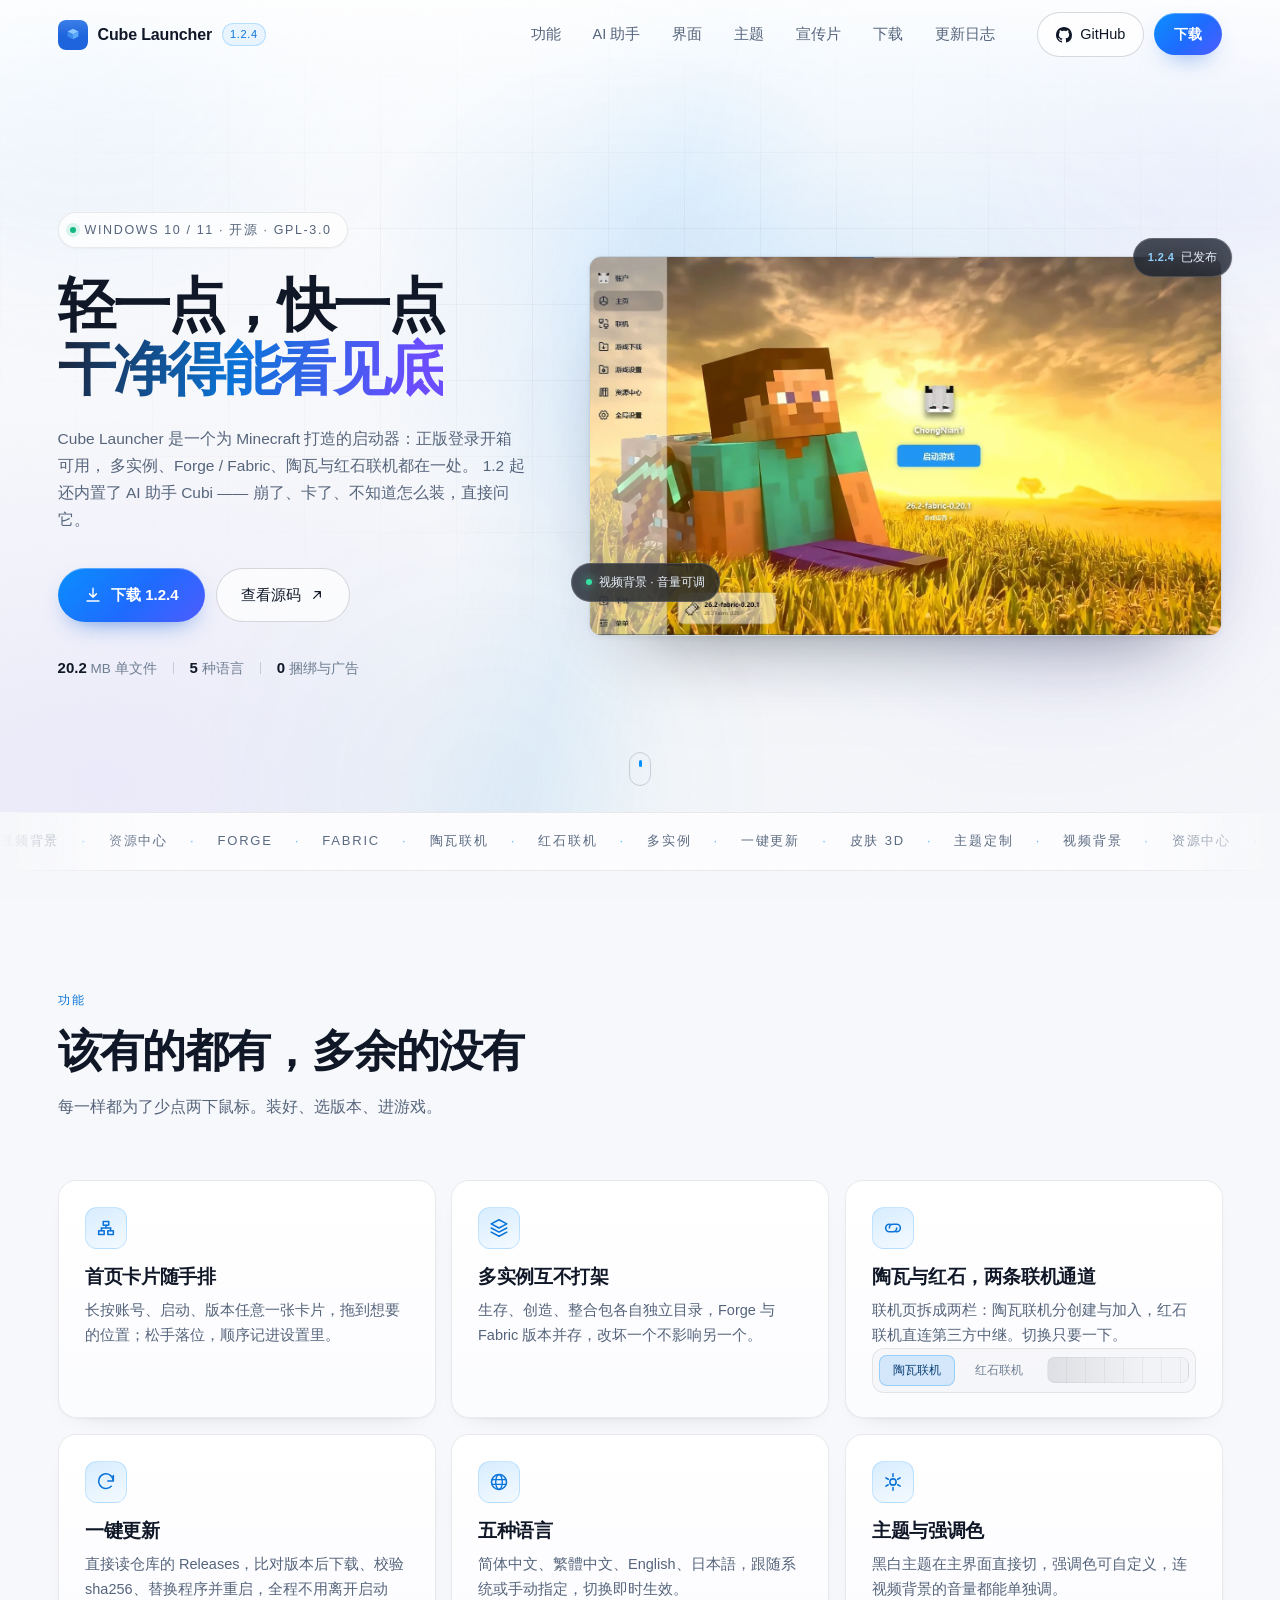
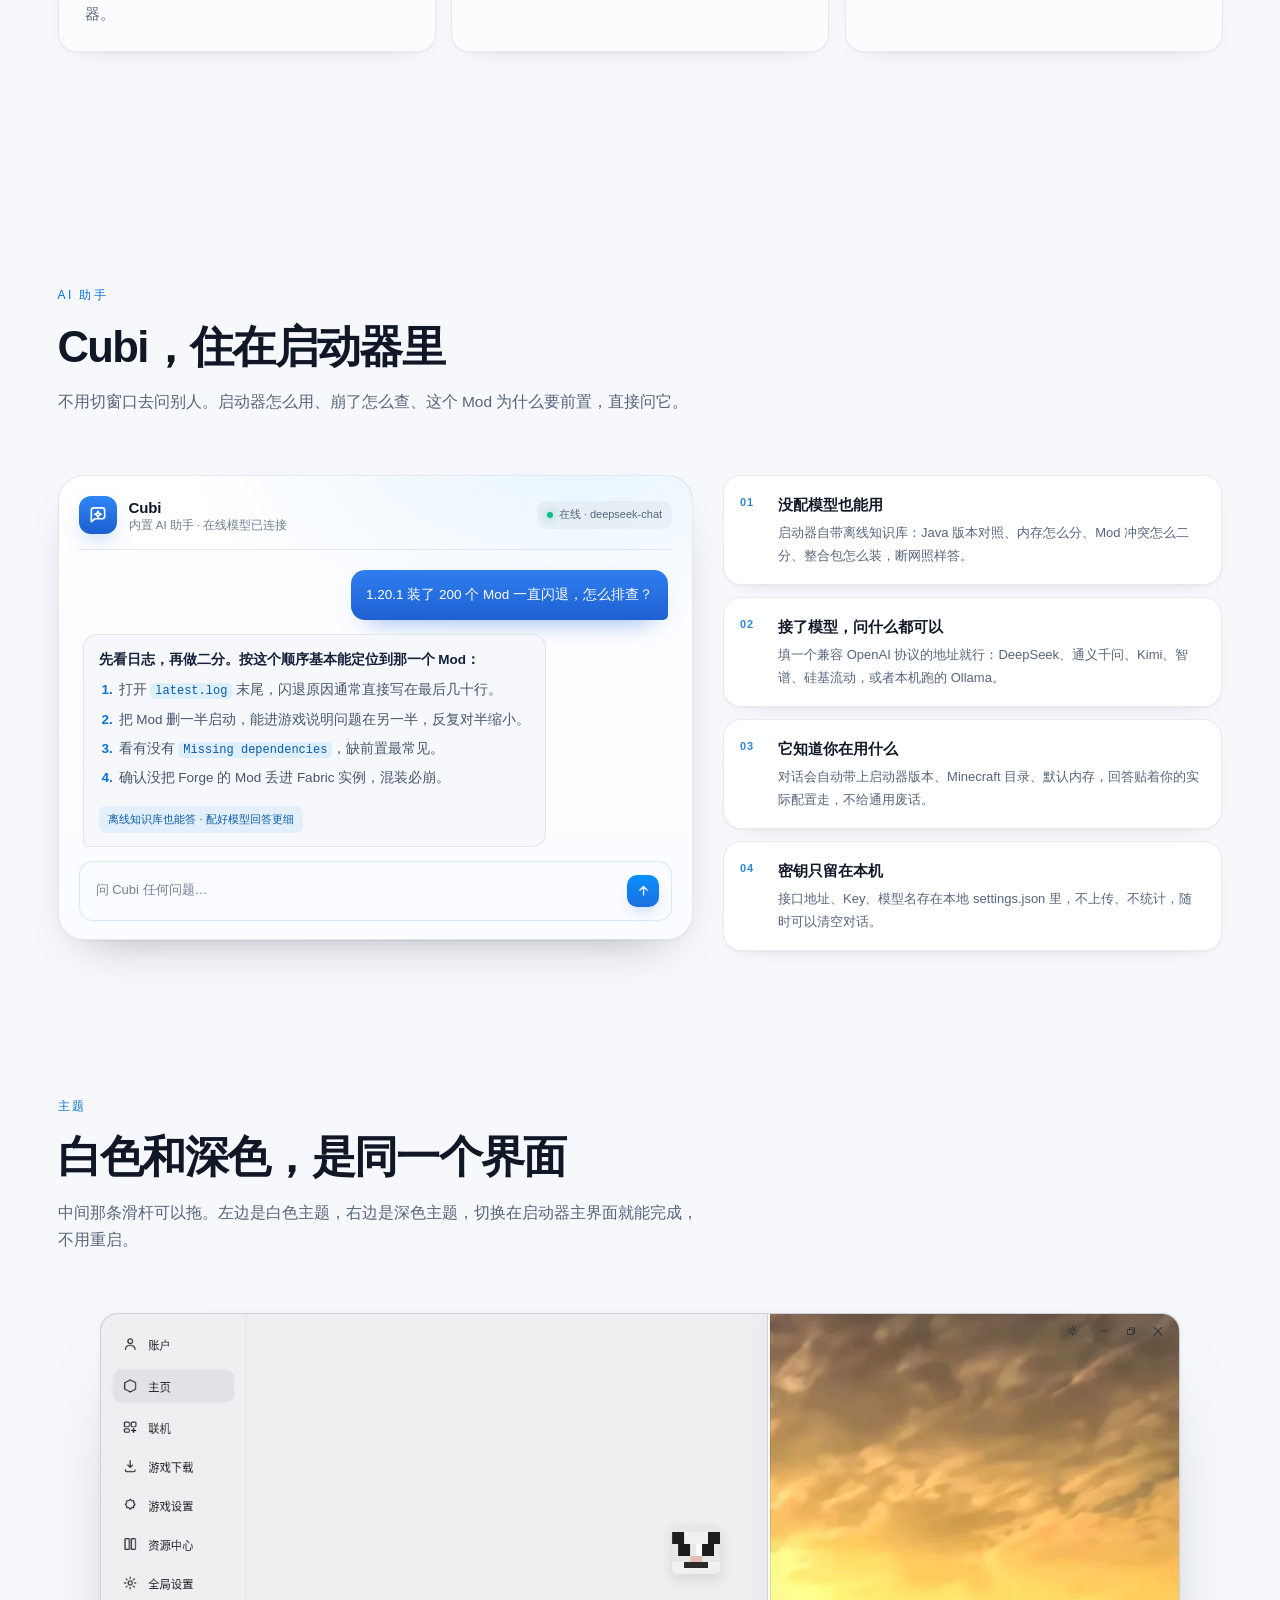
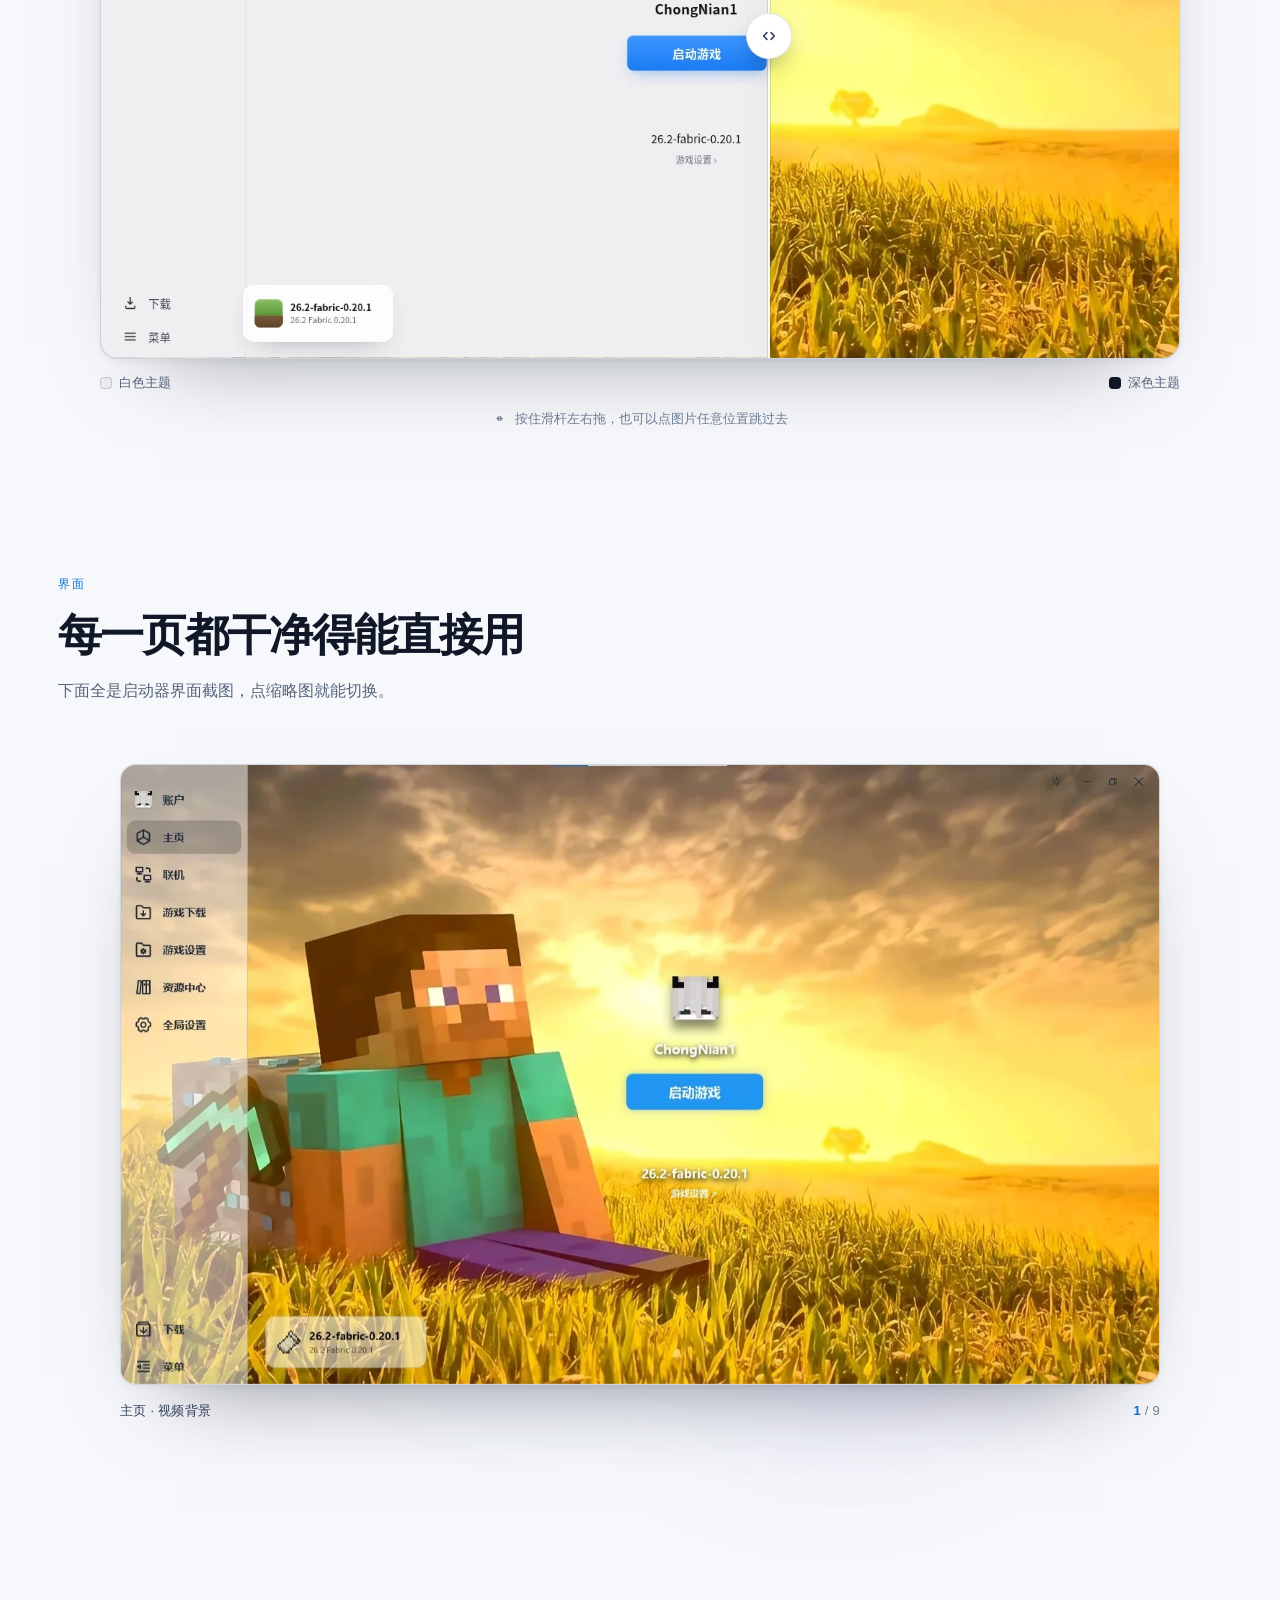
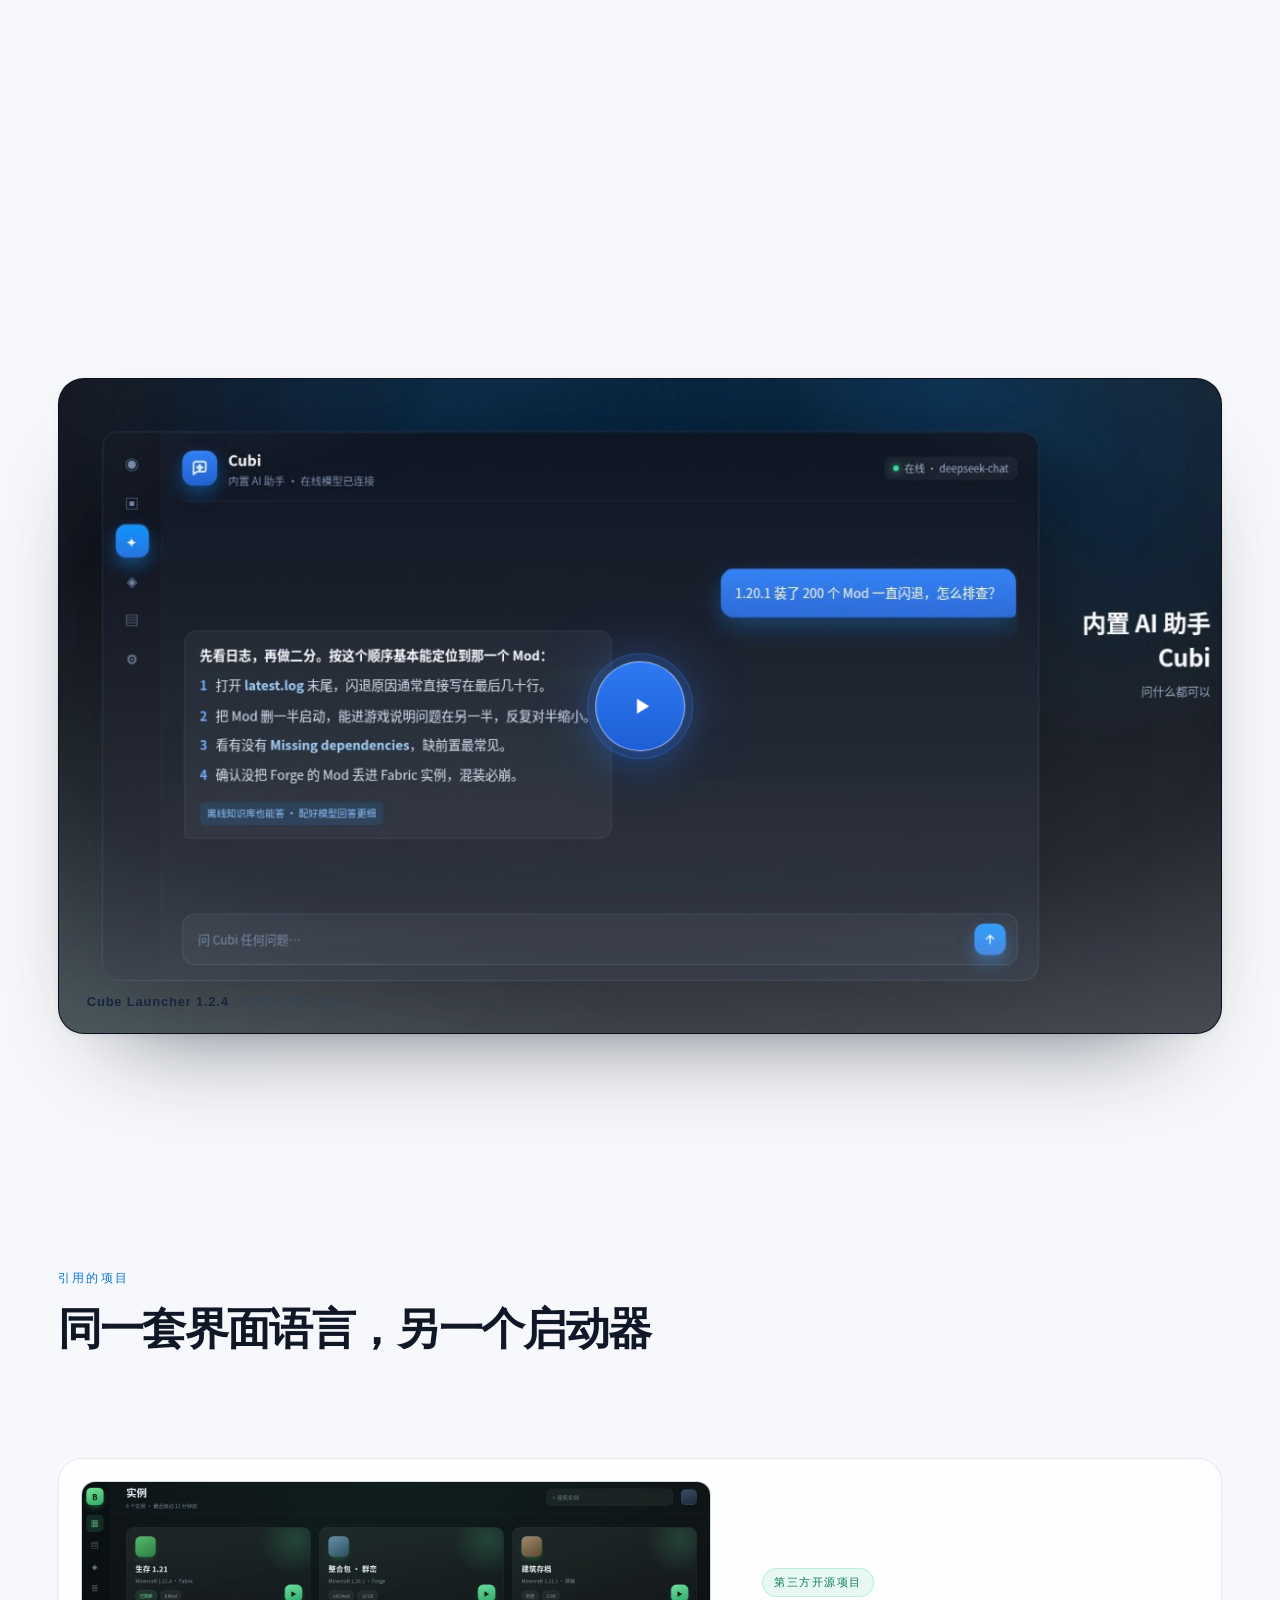
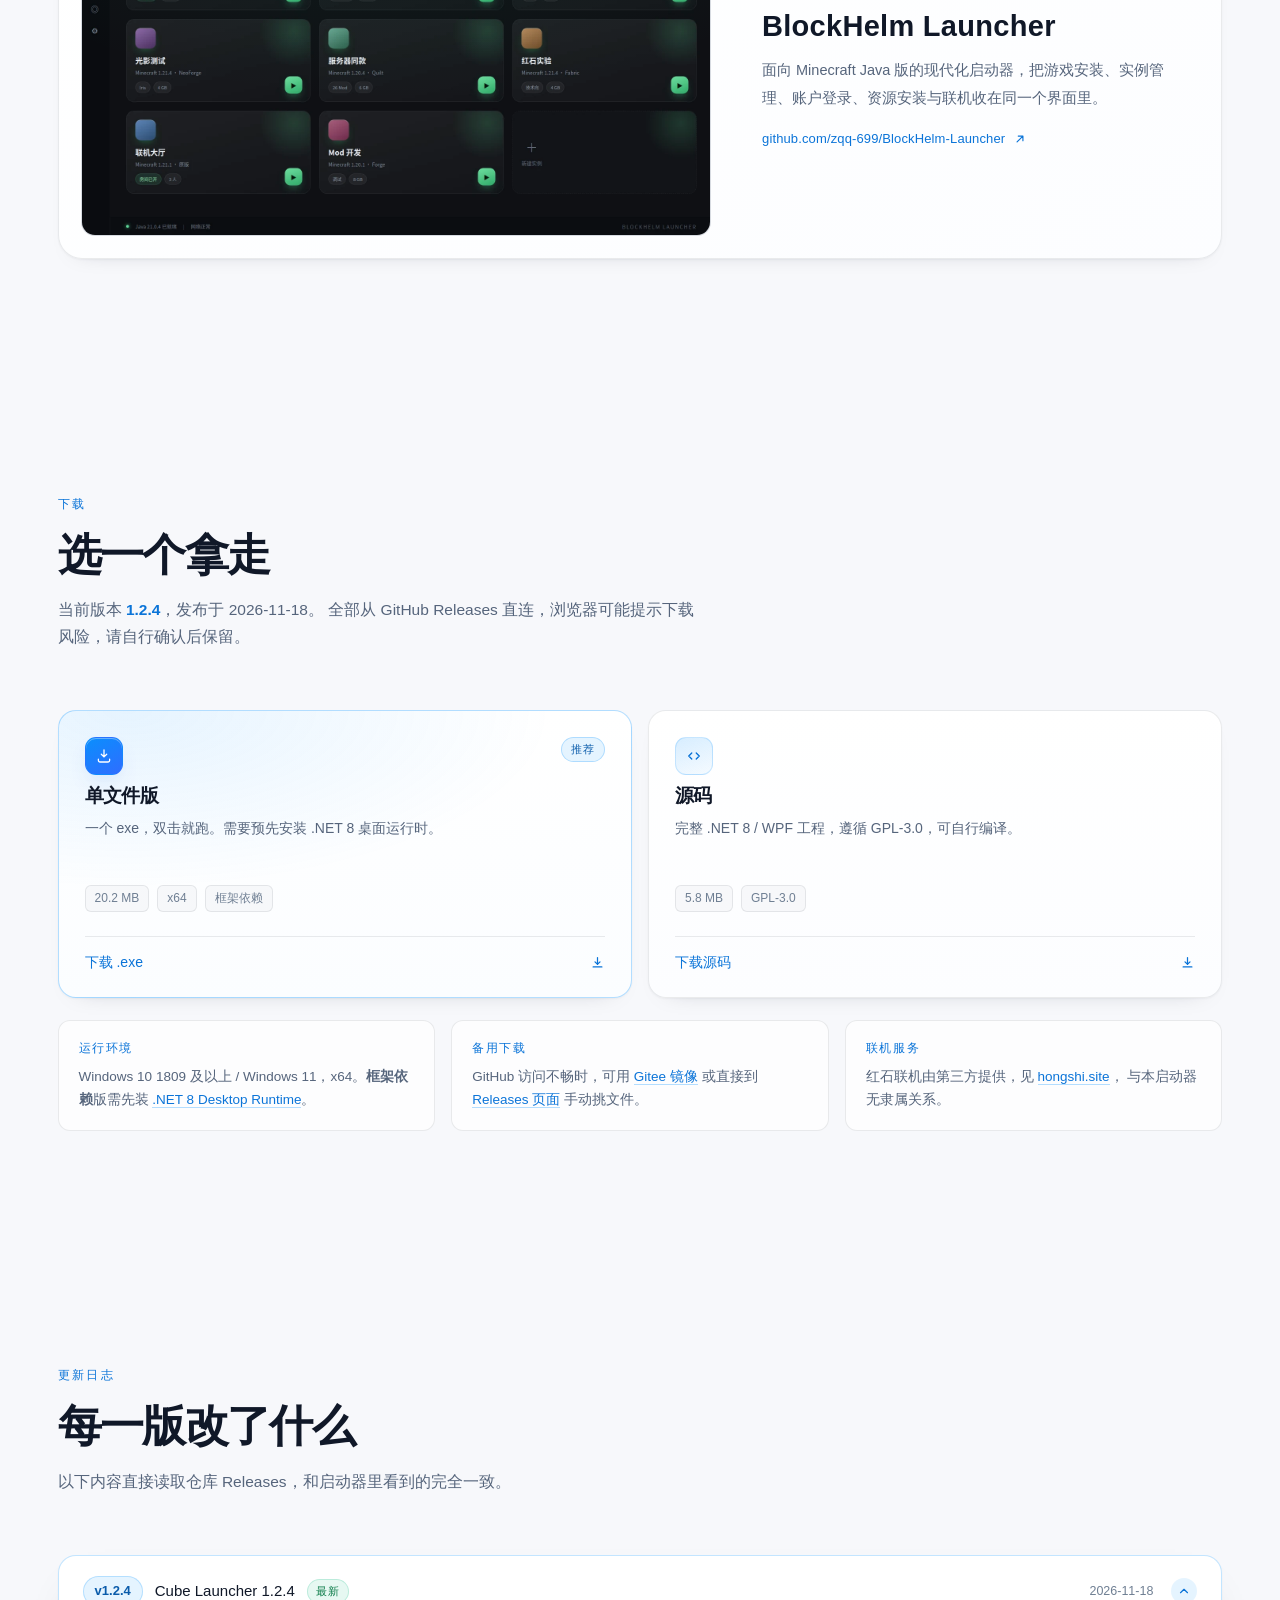
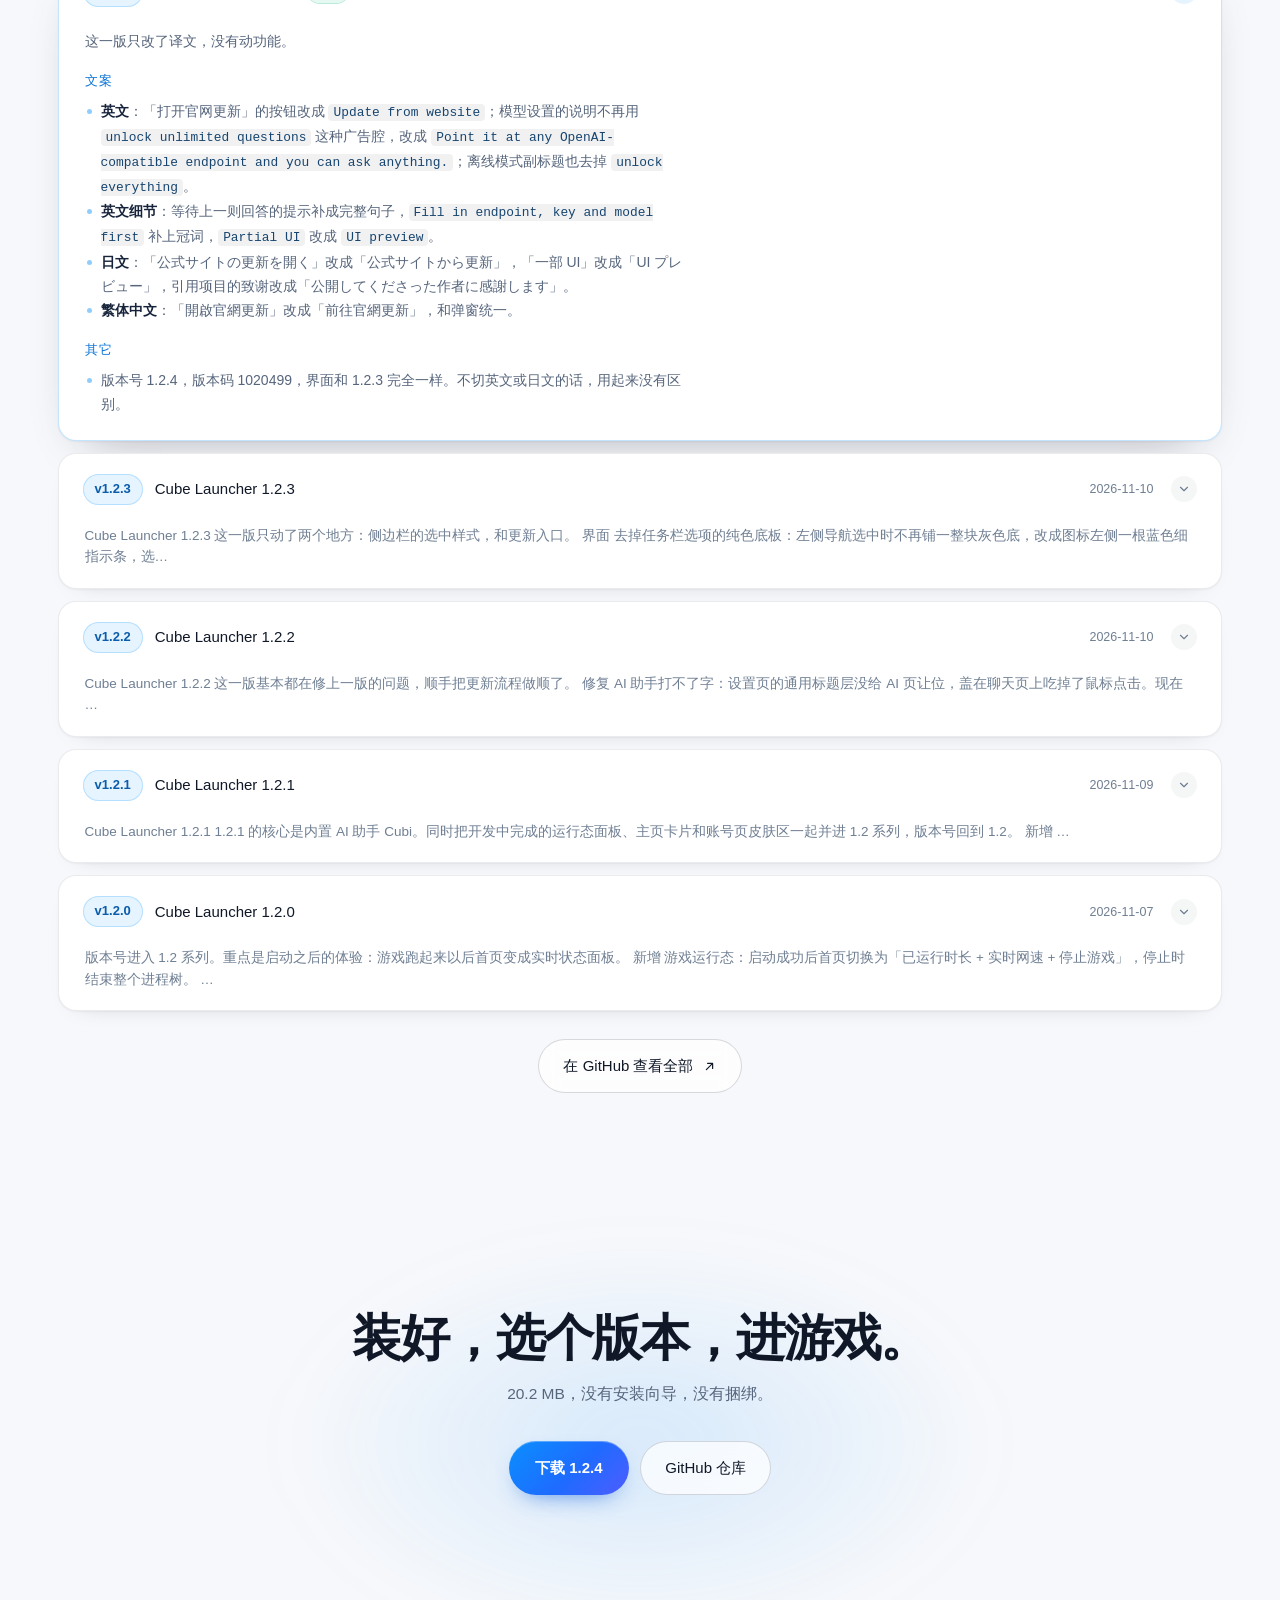
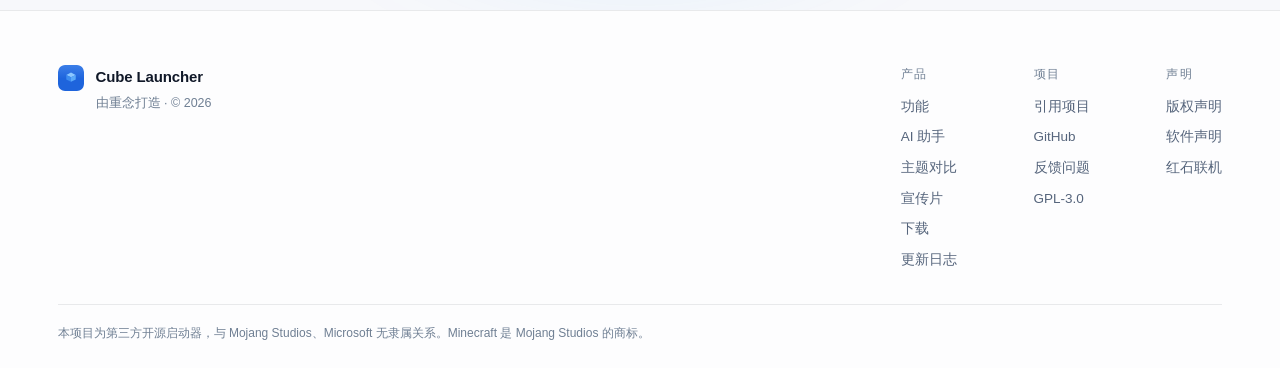
==== commit fc2ca435: "site: update index.html" ====
--- a/index.html
+++ b/index.html
@@ -25,7 +25,7 @@
     <a class="brand" href="#top" aria-label="Cube Launcher 首页">
       <img src="assets/icon.svg" alt="" width="30" height="30" />
       <span class="brand-text">Cube Launcher</span>
-      <span class="brand-tag">1.2.3</span>
+      <span class="brand-tag">1.2.4</span>
     </a>
 
     <nav class="nav-links" aria-label="主导航">
@@ -74,13 +74,13 @@
         <p class="lede reveal" style="--i:2">
           Cube Launcher 是一个为 Minecraft 打造的启动器：正版登录开箱可用，
           多实例、Forge / Fabric、陶瓦与红石联机都在一处。
-          1.2.3 起还内置了 AI 助手 Cubi —— 崩了、卡了、不知道怎么装，直接问它。
+          1.2 起还内置了 AI 助手 Cubi —— 崩了、卡了、不知道怎么装，直接问它。
         </p>
 
         <div class="cta-row reveal" style="--i:3">
           <a class="primary-btn" id="heroDownload" href="#download">
             <svg viewBox="0 0 24 24" width="18" height="18" aria-hidden="true"><path fill="none" stroke="currentColor" stroke-width="1.9" stroke-linecap="round" stroke-linejoin="round" d="M12 3v12m0 0 4.5-4.5M12 15l-4.5-4.5M4 20h16"/></svg>
-            下载 1.2.3
+            下载 1.2.4
           </a>
           <a class="ghost-btn large" href="https://github.com/cn0323/Cube-launcher" target="_blank" rel="noopener">
             查看源码
@@ -103,7 +103,7 @@
           <img class="shot-img" src="assets/screens/home-video.webp" width="1440" height="861"
                alt="Cube Launcher 主界面：视频背景上的启动按钮、账号与版本卡片" />
           <div class="float-chip chip-a"><span class="chip-dot"></span> 视频背景 · 音量可调</div>
-          <div class="float-chip chip-b"><b>1.2.3</b> 已发布</div>
+          <div class="float-chip chip-b"><b>1.2.4</b> 已发布</div>
         </div>
       </div>
     </div>
@@ -398,7 +398,7 @@
       <span class="play-orb" aria-hidden="true">
         <svg viewBox="0 0 24 24" width="26" height="26"><path fill="currentColor" d="M8 5.1v13.8L19.4 12z"/></svg>
       </span>
-      <span class="film-meta"><b>Cube Launcher 1.2.3</b> · 1280×720 · 0:34</span>
+      <span class="film-meta"><b>Cube Launcher 1.2.4</b> · 1280×720 · 0:34</span>
       <span class="film-sheen" aria-hidden="true"></span>
     </button>
   </section>
@@ -438,7 +438,7 @@
       <span class="kicker reveal">下载</span>
       <h2 class="reveal" style="--i:1">选一个拿走</h2>
       <p class="section-sub reveal" style="--i:2">
-        当前版本 <b class="accent">1.2.3</b>，发布于 <span id="releaseDate">2026-11-10</span>。
+        当前版本 <b class="accent">1.2.4</b>，发布于 <span id="releaseDate">2026-11-18</span>。
         全部从 GitHub Releases 直连，浏览器可能提示下载风险，请自行确认后保留。
       </p>
     </div>
@@ -462,7 +462,7 @@
       </a>
 
       <a class="dl-card reveal" style="--i:1"
-         href="https://github.com/cn0323/Cube-launcher/releases/latest/download/CubeLauncher-1.2.3-source.zip"
+         href="https://github.com/cn0323/Cube-launcher/releases/latest/download/CubeLauncher-1.2.4-source.zip"
          data-sheen>
         <div class="dl-top">
           <span class="dl-ico">
@@ -529,7 +529,7 @@
     <h2 class="reveal">装好，选个版本，进游戏。</h2>
     <p class="reveal" style="--i:1">20.2 MB，没有安装向导，没有捆绑。</p>
     <div class="cta-row center reveal" style="--i:2">
-      <a class="primary-btn" href="https://github.com/cn0323/Cube-launcher/releases/latest/download/CubeLauncher_x64.exe">下载 1.2.3</a>
+      <a class="primary-btn" href="https://github.com/cn0323/Cube-launcher/releases/latest/download/CubeLauncher_x64.exe">下载 1.2.4</a>
       <a class="ghost-btn large" href="https://github.com/cn0323/Cube-launcher" target="_blank" rel="noopener">GitHub 仓库</a>
     </div>
   </section>
--- a/assets/style.css
+++ b/assets/style.css
@@ -504,7 +504,7 @@
   font-size: 13px;
   letter-spacing: 0.14em;
   text-transform: uppercase;
-  color: #6a7a8f;
+  color: #5b6b82;
   white-space: nowrap;
 }
 .marquee-track span:nth-child(even) { color: rgba(8, 145, 254, 0.62); }
